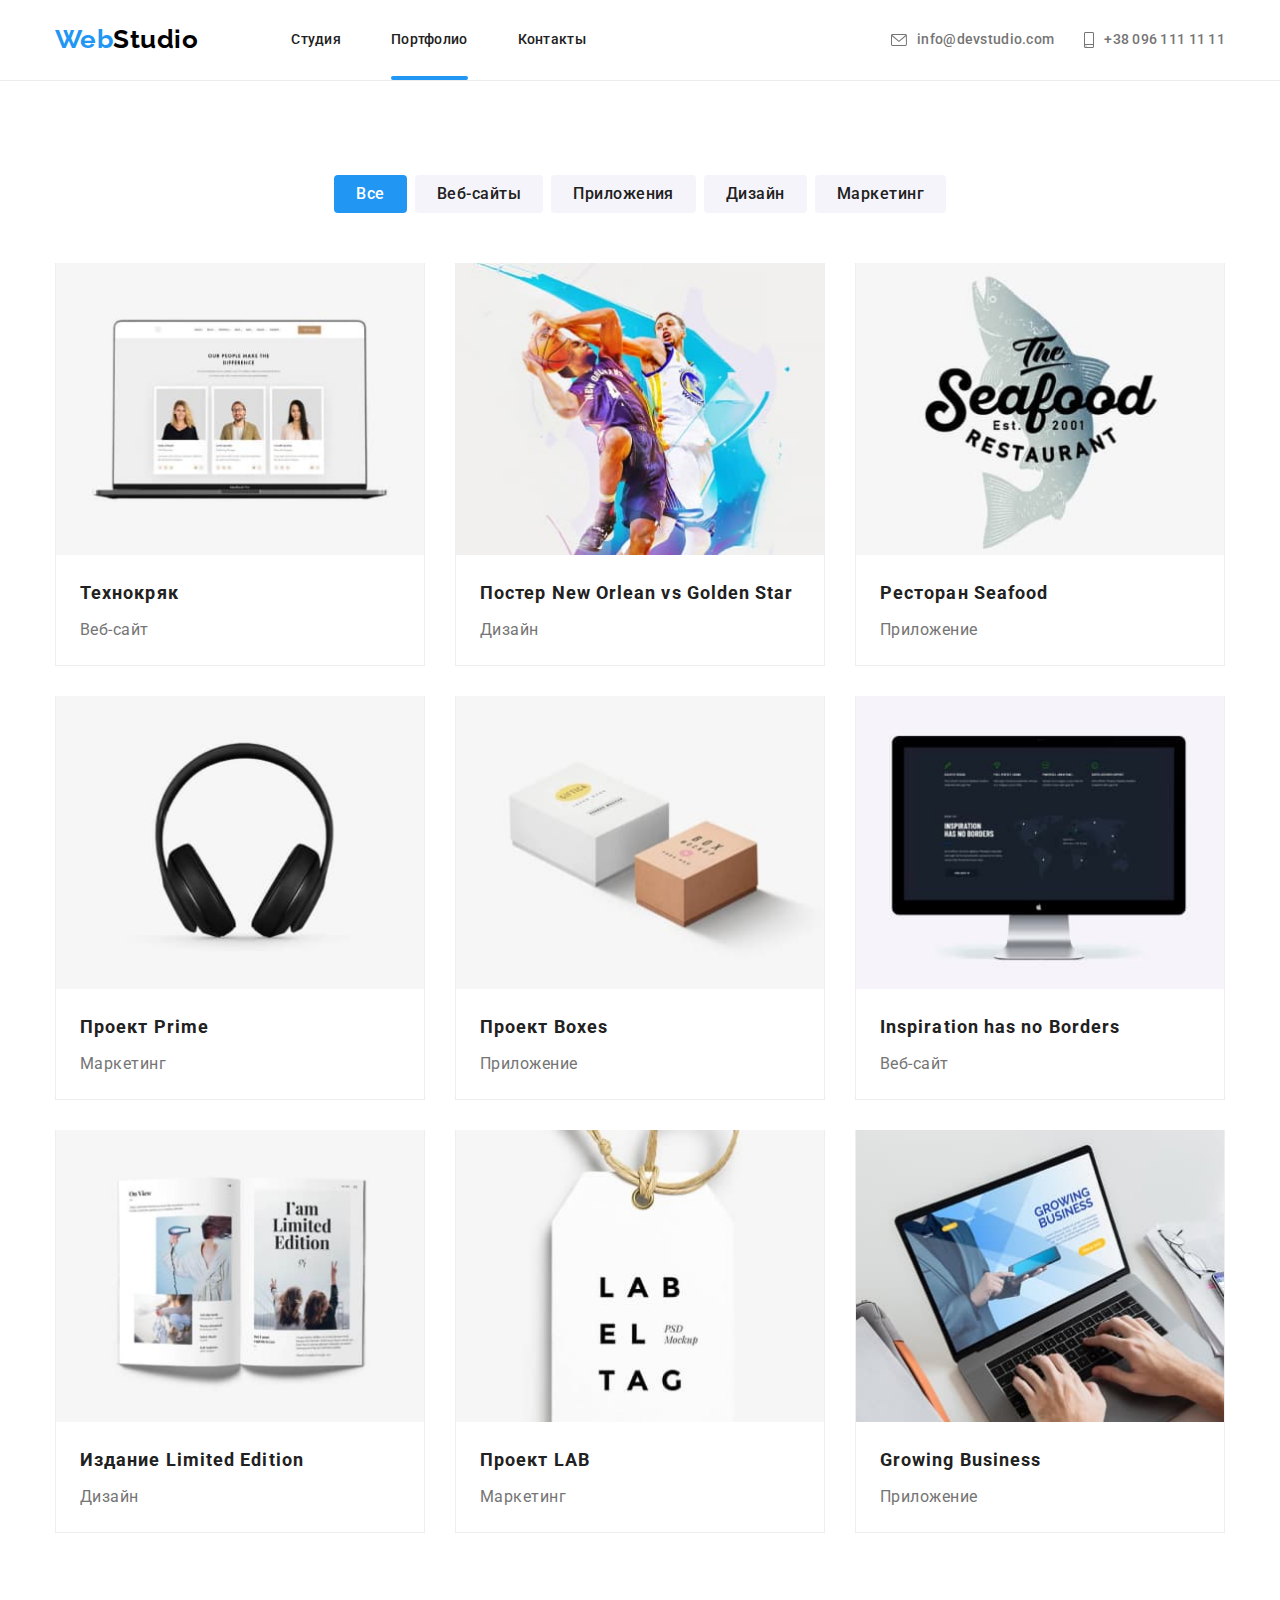
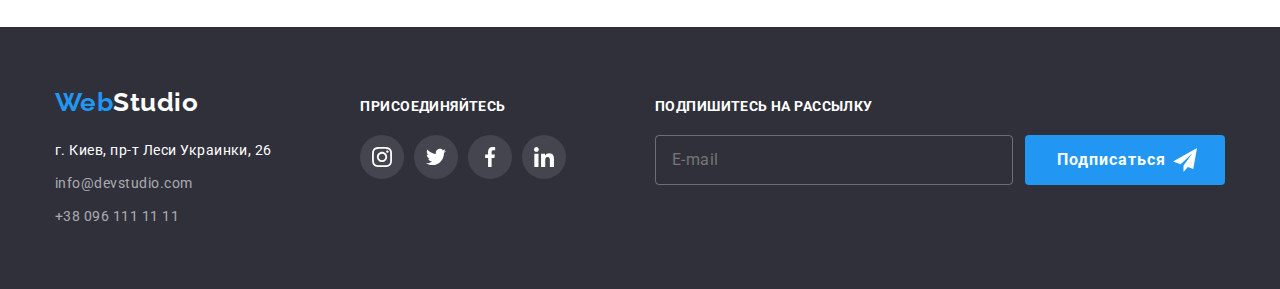
==== portfolio.html @ d36d5aaa "Копирует файлы в репозиторий" ====
<!DOCTYPE html>
<html lang="ru">
  <head>
    <meta charset="UTF-8" />
    <meta http-equiv="X-UA-Compatible" content="IE=edge" />
    <meta name="viewport" content="width=device-width, initial-scale=1.0" />
    <title>Portfolio</title>
    <link rel="preconnect" href="https://fonts.gstatic.com" />
    <link
      href="https://fonts.googleapis.com/css2?family=Raleway:wght@700&family=Roboto:wght@400;500;700;900&display=swap"
      rel="stylesheet"
    />
    <!--<link rel="stylesheet" href="https://cdnjs.com/libraries/modern-normalize ">-->
    <link
      rel="stylesheet"
      href="https://cdnjs.cloudflare.com/ajax/libs/modern-normalize/1.0.0/modern-normalize.min.css"
    />
    <link rel="stylesheet" href="./css/main.css" />
  </head>

  <body>
    <header class="header">
      <div class="container header__nav">
        <nav class="header__nav">
          <a href="./index.html" class="logo header__logo"
            >Web<span class="logo__accent">Studio</span>
          </a>
          <ul class="header__site-nav list">
            <li class="item">
              <a href="./index.html" class="link header__nav-top">Студия</a>
            </li>
            <li class="item">
              <a
                href="./portfolio.html"
                class="link header__nav-top header__current"
                >Портфолио</a
              >
            </li>
            <li class="item">
              <a href="" class="link header__nav-top">Контакты</a>
            </li>
          </ul>
        </nav>
        <ul class="header__contacts list">
          <li class="item header__contacts-link">
            <a href="mailto:info@devstudio.com" class="link header__nav-top">
              <svg class="header--mail">
                <use
                  href="./images/icons/symbol-defs.svg#icon-envelopehover"
                ></use>
              </svg>
              info@devstudio.com
            </a>
          </li>
          <li class="item header__contacts-link">
            <a href="tel:+380961111111" class="link header__nav-top">
              <svg class="header--phone">
                <use
                  href="./images/icons/symbol-defs.svg#icon-smartphone"
                ></use>
              </svg>
              +38 096 111 11 11</a
            >
          </li>
        </ul>
      </div>
    </header>

    <main>
      <section class="section">
        <div class="container filters">
          <h1 class="visually-hidden">Фильтры</h1>
          <ul class="list filters__button">
            <li class="filters__list">
              <button
                type="button"
                class="
                  button
                  filters--main filters__pointer filters__button-all
                "
              >
                Все
              </button>
            </li>
            <li class="filters__list">
              <button
                type="button"
                class="button filters--main filters__pointer"
              >
                Веб-сайты
              </button>
            </li>
            <li class="filters__list">
              <button
                type="button"
                class="button filters--main filters__pointer"
              >
                Приложения
              </button>
            </li>
            <li class="filters__list">
              <button
                type="button"
                class="button filters--main filters__pointer"
              >
                Дизайн
              </button>
            </li>
            <li class="filters__list">
              <button
                type="button"
                class="button filters--main filters__pointer"
              >
                Маркетинг
              </button>
            </li>
          </ul>
          <h2 class="visually-hidden">Проекты</h2>
          <ul class="list projects">
            <li class="projects__items">
              <div>
                <a href="" class="projects__link--decoration">
                  <div class="projects__card">
                    <img
                      src="./images/tekhno.jpg"
                      alt="Сайт клиентов"
                      width="370"
                    />
                    <div class="projects__description">
                      <p class="projects__paragraph">
                        Технокряк это современная площадка распространения
                        коронавируса. Компании используют эту платформу для
                        цифрового шпионажа и атак на защищённые сервера
                        конкурентов.
                      </p>
                    </div>
                  </div>
                  <div class="projects__text">
                    <h3 class="section__title projects__caption">Технокряк</h3>
                    <p class="projects__group">Веб-сайт</p>
                  </div>
                </a>
              </div>
            </li>
            <li class="projects__items">
              <div>
                <a href="" class="projects__link--decoration">
                  <div class="projects__card">
                    <img
                      src="./images/orlean.jpg"
                      alt="Баскетболисты в прыжке"
                      width="370"
                    />
                    <div class="projects__description">
                      <p class="projects__paragraph">
                        Технокряк это современная площадка распространения
                        коронавируса. Компании используют эту платформу для
                        цифрового шпионажа и атак на защищённые сервера
                        конкурентов.
                      </p>
                    </div>
                  </div>
                  <div class="projects__text">
                    <h3 class="section__title projects__caption">
                      Постер New Orlean vs Golden Star
                    </h3>
                    <p class="projects__group">Дизайн</p>
                  </div>
                </a>
              </div>
            </li>
            <li class="projects__items">
              <div>
                <a href="" class="projects__link--decoration">
                  <div class="projects__card">
                    <img
                      src="./images/seafood.jpg"
                      alt="Логотип ресторана"
                      width="370"
                    />
                    <div class="projects__description">
                      <p class="projects__paragraph">
                        Технокряк это современная площадка распространения
                        коронавируса. Компании используют эту платформу для
                        цифрового шпионажа и атак на защищённые сервера
                        конкурентов.
                      </p>
                    </div>
                  </div>
                  <div class="projects__text">
                    <h3 class="section__title projects__caption">
                      Ресторан Seafood
                    </h3>
                    <p class="projects__group">Приложение</p>
                  </div>
                </a>
              </div>
            </li>
            <li class="projects__items">
              <div>
                <a href="" class="projects__link--decoration">
                  <div class="projects__card">
                    <img src="./images/prime.jpg" alt="Наушники" width="370" />
                    <div class="projects__description">
                      <p class="projects__paragraph">
                        Технокряк это современная площадка распространения
                        коронавируса. Компании используют эту платформу для
                        цифрового шпионажа и атак на защищённые сервера
                        конкурентов.
                      </p>
                    </div>
                  </div>
                  <div class="projects__text">
                    <h3 class="section__title projects__caption">
                      Проект Prime
                    </h3>
                    <p class="projects__group">Маркетинг</p>
                  </div>
                </a>
              </div>
            </li>
            <li class="projects__items">
              <div>
                <a href="" class="projects__link--decoration">
                  <div class="projects__card">
                    <img
                      src="./images/boxes.jpg"
                      alt="Коробочки на белом фоне"
                      width="370"
                    />
                    <div class="projects__description">
                      <p class="projects__paragraph">
                        Технокряк это современная площадка распространения
                        коронавируса. Компании используют эту платформу для
                        цифрового шпионажа и атак на защищённые сервера
                        конкурентов.
                      </p>
                    </div>
                  </div>
                  <div class="projects__text">
                    <h3 class="section__title projects__caption">
                      Проект Boxes
                    </h3>
                    <p class="projects__group">Приложение</p>
                  </div>
                </a>
              </div>
            </li>
            <li class="projects__items">
              <div>
                <a href="" class="projects__link--decoration">
                  <div class="projects__card">
                    <img
                      src="./images/inspiration.jpg"
                      alt="Страница сайта на темном фоне"
                      width="370"
                    />
                    <div class="projects__description">
                      <p class="projects__paragraph">
                        Технокряк это современная площадка распространения
                        коронавируса. Компании используют эту платформу для
                        цифрового шпионажа и атак на защищённые сервера
                        конкурентов.
                      </p>
                    </div>
                  </div>
                  <div class="projects__text">
                    <h3 class="section__title projects__caption">
                      Inspiration has no Borders
                    </h3>
                    <p class="projects__group">Веб-сайт</p>
                  </div>
                </a>
              </div>
            </li>
            <li class="projects__items">
              <div>
                <a href="" class="projects__link--decoration">
                  <div class="projects__card">
                    <img
                      src="./images/limited.jpg"
                      alt="Развертка книги"
                      width="370"
                    />
                    <div class="projects__description">
                      <p class="projects__paragraph">
                        Технокряк это современная площадка распространения
                        коронавируса. Компании используют эту платформу для
                        цифрового шпионажа и атак на защищённые сервера
                        конкурентов.
                      </p>
                    </div>
                  </div>
                  <div class="projects__text">
                    <h3 class="section__title projects__caption">
                      Издание Limited Edition
                    </h3>
                    <p class="projects__group">Дизайн</p>
                  </div>
                </a>
              </div>
            </li>
            <li class="projects__items">
              <div>
                <a href="" class="projects__link--decoration">
                  <div class="projects__card">
                    <img src="./images/lab.jpg" alt="Бирка" width="370" />
                    <div class="projects__description">
                      <p class="projects__paragraph">
                        Технокряк это современная площадка распространения
                        коронавируса. Компании используют эту платформу для
                        цифрового шпионажа и атак на защищённые сервера
                        конкурентов.
                      </p>
                    </div>
                  </div>
                  <div class="projects__text">
                    <h3 class="section__title projects__caption">Проект LAB</h3>
                    <p class="projects__group">Маркетинг</p>
                  </div>
                </a>
              </div>
            </li>
            <li class="projects__items">
              <div>
                <a href="" class="projects__link--decoration">
                  <div class="projects__card">
                    <img
                      src="./images/growing.jpg"
                      alt="Открытый ноутбук с приложением"
                      width="370"
                    />
                    <div class="projects__description">
                      <p class="projects__paragraph">
                        Технокряк это современная площадка распространения
                        коронавируса. Компании используют эту платформу для
                        цифрового шпионажа и атак на защищённые сервера
                        конкурентов.
                      </p>
                    </div>
                  </div>
                  <div class="projects__text">
                    <h3 class="section__title projects__caption">
                      Growing Business
                    </h3>
                    <p class="projects__group">Приложение</p>
                  </div>
                </a>
              </div>
            </li>
          </ul>
        </div>
      </section>
    </main>

    <footer class="footer footer--padding">
      <div class="container footer__content">
        <div>
          <a href="./index.html" class="logo"
            >Web<span class="footer__address--color">Studio</span>
          </a>
          <address>
            <ul class="list footer__list--top">
              <li class="footer__address--margin">
                <p class="footer__location--decor">
                  г. Киев, пр-т Леси Украинки, 26
                </p>
              </li>
              <li class="footer__address--margin">
                <a
                  href="mailto:info@devstudio.com"
                  class="footer__contacts--color"
                  >info@devstudio.com
                </a>
              </li>
              <li class="footer__address--margin">
                <a href="tel:+380961111111" class="footer__contacts--color"
                  >+38 096 111 11 11
                </a>
              </li>
            </ul>
          </address>
        </div>
        <div class="footer__socials">
          <p class="footer__title">Присоединяйтесь</p>
          <ul class="socials-icons footer__socials-icons">
            <li class="list socials-icons-item">
              <a href="" class="socials-icons-link footer--radius">
                <svg
                  class="socials-icons-svg footer__socials-icons--color"
                  width="20"
                  height="20"
                >
                  <use
                    href="./images/icons/symbol-defs.svg#icon-instagram"
                  ></use>
                </svg>
              </a>
            </li>
            <li class="list socials-icons-item">
              <a href="" class="socials-icons-link footer--radius"
                ><svg class="socials-icons-svg footer__socials-icons--color">
                  <use href="./images/icons/symbol-defs.svg#icon-twitter"></use>
                </svg>
              </a>
            </li>
            <li class="list socials-icons-item">
              <a href="" class="socials-icons-link footer--radius"
                ><svg class="socials-icons-svg footer__socials-icons--color">
                  <use
                    href="./images/icons/symbol-defs.svg#icon-facebook"
                  ></use>
                </svg>
              </a>
            </li>
            <li class="list socials-icons-item">
              <a href="" class="socials-icons-link footer--radius"
                ><svg class="socials-icons-svg footer__socials-icons--color">
                  <use
                    href="./images/icons/symbol-defs.svg#icon-linkedin"
                  ></use>
                </svg>
              </a>
            </li>
          </ul>
        </div>
        <div>
          <p class="footer__title">Подпишитесь на рассылку</p>
          <form>
            <div class="footer__label">
              <label for="mail"></label>

              <input
                class="footer__mail"
                type="email"
                name="mail"
                id="mail"
                placeholder="E-mail"
              />

              <button type="submit" class="button footer__btn">
                Подписаться
              </button>
              <svg class="footer__icon" width="24px" height="24px">
                <use href="./images/icons/symbol-defs.svg#icon-aiconsend"></use>
              </svg>
            </div>
          </form>
        </div>
      </div>
    </footer>
  </body>
</html>
---- css/main.css ----
:root {
  --primary-text-color: #757575;
  --section-title-color: #212121;
  --accent-color: #2196f3;
  --button-text-color: #ffffff;
  --dark-accent-color: #000000;
  --white-accent-color: #ffffff;
  --link-text-color: #757575;
  --features-bcg-cl: #f5f4fa;
  --features-icon-cl: rgba(245, 244, 250, 1);
  --socials-icons-fill: rgba(175, 177, 184, 1);
  --footer-radius-bcg: rgba(255, 255, 255, 0.1);
  --footer-rgba-cl: rgba(255, 255, 255, 0.6);
  --grey-bcg-cl: #c4c4c4;
  --button-bcg-cl: #f5f4fa;
  --team-bcg-cl: #f5f4fa;
  --dark-bcg-cl: #2f303a;
  --works-bcg-cl: rgba(47, 48, 58, 0.8);
  --clients-company-border: rgba(175, 177, 184, 1);
  --clients-company-cl: #afb1b8;
  --clients-company-hover: rgba(33, 150, 243, 1);
  --main-current-cl: rgba(33, 150, 243, 1);
  --border-main-cl: rgba(236, 236, 236, 1);
  --overlay-gradient-color: rgba(47, 48, 58, 0.4);
  --backdrop-color: rgba(0, 0, 0, 0.2);
  --modal-color: #ffffff;
  --form-icon-close: rgba(33, 33, 33, 1);
  --animation: 250ms cubic-bezier(0.4, 0, 0.2, 1);
}

.header__site-nav .link:hover,
.header__site-nav .link:focus,
.header__contacts .link:hover,
.header__contacts .link:focus, .footer__contacts--color:hover, .footer__contacts--color:focus {
  color: var(--accent-color);
}

body {
  color: var(--primary-text-color);
  font-family: Roboto, sans-serif;
  letter-spacing: 0.03em;
}

img {
  display: block;
  max-width: 100%;
  height: auto;
}

.link {
  padding-top: 32px;
  padding-bottom: 32px;
  transition: color var(--animation);
}

.link:not(:last-child) {
  padding-left: 50px;
  padding-right: 50px;
}

.list {
  list-style: none;
  padding: 0;
  margin: 0;
}

.visually-hidden {
  position: absolute !important;
  clip: rect(1px 1px 1px 1px);
  clip: rect(1px, 1px, 1px, 1px);
  padding: 0 !important;
  border: 0 !important;
  height: 1px !important;
  width: 1px !important;
  overflow: hidden;
}

.title {
  margin-bottom: 10px;
}

.container {
  width: 1200px;
  padding-left: 15px;
  padding-right: 15px;
  margin-left: auto;
  margin-right: auto;
}

.logo {
  font-family: Raleway, sans-serif;
  font-weight: 700;
  font-size: 26px;
  line-height: 1.19;
  text-decoration: none;
}

.logo {
  color: var(--accent-color);
}

.logo__accent {
  color: var(--dark-accent-color);
}

.socials-icons {
  display: flex;
  align-items: center;
  justify-content: center;
  padding: 0;
  margin-top: 16px;
}

.socials-icons-item {
  margin-right: 10px;
}

.socials-icons-item:last-child {
  margin-right: 0;
}

.socials-icons-link {
  display: flex;
  align-items: center;
  justify-content: center;
  width: 44px;
  height: 44px;
}

.socials-icons-link:hover, .socials-icons-link:focus {
  border-radius: 50%;
  background-color: var(--accent-color);
}

.socials-icons-svg {
  width: 20px;
  height: 20px;
  fill: var(--socials-icons-fill);
}

.socials-icons-link:hover .socials-icons-svg,
.socials-icons-link:focus .socials-icons-svg {
  fill: var(--white-accent-color);
  background-color: var(--accent-color);
  transition: background-color var(--animation), fill var(--animation);
}

.list .socials-icons-item {
  margin-bottom: 0;
}

.button {
  background-color: var(--accent-color);
}

.button:hover, .button:focus {
  color: var(--button-text-color);
  background-color: var(--accent-color);
  border: 1px solid #000000;
  box-sizing: border-box;
  box-shadow: 0px 3px 1px rgba(0, 0, 0, 0.1), 0px 1px 2px rgba(0, 0, 0, 0.08), 0px 2px 2px rgba(0, 0, 0, 0.12);
  border-radius: 4px;
  border: none;
}

button {
  border-radius: 4px;
  padding: 10px 32px;
  border: none;
  color: var(--button-text-color);
  min-width: 200px;
  text-align: center;
  transition: background-color var(--animation), color var(--animation), box-shadov var(--animation);
}

.button.primary {
  color: var(--button-text-color);
  letter-spacing: 0.06em;
  font-weight: 700;
  font-size: 16px;
  line-height: 1.87;
  background-color: var(--accent-color);
}

.pointer {
  cursor: pointer;
}

.backdrop {
  position: fixed;
  top: 0;
  left: 0;
  width: 100%;
  height: 100%;
  overflow: auto;
  background-color: var(--backdrop-color);
  opacity: 1;
  transition: opacity var(--animation);
}

.backdrop.is-hidden {
  opacity: 0;
  pointer-events: none;
}

.modal {
  position: absolute;
  top: 50%;
  left: 50%;
  max-width: 528px;
  min-height: 581px;
  transform: translate(-50%, -50%) scale(1);
  background-color: var(--modal-color);
  padding: 40px 30px;
  box-shadow: 0px 1px 3px rgba(0, 0, 0, 0.12), 0px 1px 1px rgba(0, 0, 0, 0.14), 0px 2px 1px rgba(0, 0, 0, 0.2);
  border-radius: 4px;
}

.modal--close {
  position: absolute;
  top: 15px;
  right: 15px;
  display: flex;
  justify-content: center;
  align-items: center;
  min-width: 30px;
  height: 30px;
  padding: 0;
  background-color: var(--modal-color);
  border-radius: 50%;
  border: 1px solid rgba(0, 0, 0, 0.1);
  cursor: pointer;
  outline: none;
  transition: border var(--animation);
}

.modal--close:hover, .modal--close:focus {
  box-shadow: 0px 1px 3px rgba(0, 0, 0, 0.12), 0px 1px 1px rgba(0, 0, 0, 0.14), 0px 2px 1px rgba(0, 0, 0, 0.2);
}

.modal__icon {
  transition: fill var(--animation);
}

.modal__icon:hover, .modal__icon:focus {
  fill: var(--main-current-cl);
}

.modal--top {
  margin-top: 0;
  margin-bottom: 12px;
  font-weight: bold;
  font-size: 20px;
  line-height: 1.1;
  text-align: center;
  color: var(--section-title-color);
}

.modal--botom {
  display: flex;
  align-items: center;
  justify-content: center;
}

.form {
  margin-left: auto;
  margin-right: auto;
}

.form__field {
  display: flex;
  flex-direction: column;
  margin-bottom: 10px;
  position: relative;
}

.form__field label {
  margin-bottom: 4px;
}

.form__icon {
  position: absolute;
  top: 50%;
  left: 10px;
  display: inline-flex;
  fill: var(--form-icon-close);
  transition: fill var(--animation);
}

.form__input:focus ~ .form__icon {
  fill: var(--accent-color);
}

.form__input:focus-within {
  border: 1px solid var(--accent-color);
}

.form__input {
  align-items: center;
  width: 100%;
  height: 40px;
  border: 1px solid rgba(33, 33, 33, 0.2);
  border-radius: 4px;
  padding-left: 42px;
  outline: none;
  transition: border var(--animation);
}

textarea {
  resize: none;
  margin-bottom: 17px;
}

.form__comment {
  padding: 12px 16px;
  min-height: 120px;
}

.form__field input::placeholder {
  font-size: 12px;
  line-height: 1.17;
  letter-spacing: 0.01em;
  color: rgba(117, 117, 117, 0.5);
}

.checkbox__label {
  display: block;
  margin-bottom: 30px;
  cursor: pointer;
}

.checkbox--border:focus-within {
  border: 1px solid var(--accent-color);
}

.checkbox__policy {
  font-size: 14px;
  line-height: 1.71;
  text-decoration-line: underline;
  color: var(--accent-color);
}

.checkbox__icon {
  display: inline-block;
  width: 16px;
  height: 15px;
  border: 2px solid #212121;
}

.checkbox--position {
  position: absolute !important;
  clip: rect(1px 1px 1px 1px);
  clip: rect(1px, 1px, 1px, 1px);
  padding: 0 !important;
  border: 0 !important;
  height: 1px !important;
  width: 1px !important;
  overflow: hidden;
}

.checkbox--position:checked + .checkbox__icon {
  background-color: var(--accent-color);
  border-color: var(--accent-color);
  border-radius: 2px;
  border: none;
  background-image: url("../images/icons/aiconcheck.svg");
  background-size: contain;
  background-origin: border-box;
}

.form__button {
  display: inline-flex;
  width: 200px;
  height: 50px;
  font-size: 16px;
  line-height: 1.8;
  letter-spacing: 0.06em;
  font-weight: 700;
  padding: 10px 55px;
  font-size: inherit;
  cursor: pointer;
  background-color: var(--accent-color);
  box-shadow: 0px 4px 4px rgba(0, 0, 0, 0.15);
}

.form__button:hover, .form__button:focus {
  background-color: #188ce8;
  box-shadow: 0px 4px 4px rgba(0, 0, 0, 0.15);
}

.header {
  border-bottom: 1px solid var(--border-main-cl);
}

.header__nav {
  display: flex;
  align-items: center;
  justify-content: center;
}

.header__site-nav .list {
  display: flex;
  align-items: center;
}

.header__current {
  text-decoration: none;
  color: currentColor;
  position: relative;
}

.header__current::after {
  content: "";
  display: block;
  width: 100%;
  height: 4px;
  background-color: var(--main-current-cl);
  border-radius: 2px;
  position: absolute;
  left: 0;
  bottom: 0;
  opacity: 1;
  transition: opacity var(--animation);
}

.header__logo {
  display: block;
  padding-top: 24px;
  padding-bottom: 25px;
  margin-right: auto;
}

.header__nav-top {
  display: block;
}

.header__site-nav {
  display: flex;
  align-items: center;
  justify-content: center;
  margin-left: 93px;
}

.header__site-nav .item:not(:last-child) {
  margin-right: 50px;
}

.header__site-nav .link {
  color: var(--section-title-color);
  letter-spacing: 0.02em;
  font-weight: 500;
  font-size: 14px;
  line-height: 1.14;
  text-decoration: none;
}

.header__contacts {
  display: flex;
  align-items: center;
  justify-content: center;
  margin-left: auto;
}

.header__contacts .link {
  display: flex;
  align-items: center;
  justify-content: center;
  padding-top: 32px;
  padding-bottom: 32px;
  color: var(--link-text-color);
  letter-spacing: 0.02em;
  font-weight: 500;
  font-size: 14px;
  line-height: 1.14;
  text-decoration: none;
}

.header__contacts .item:not(:last-child) {
  margin-right: 30px;
}

.header__contacts-link {
  color: var(--link-text-color);
}

.header__contacts-link:hover, .header__contacts-link:focus {
  fill: var(--accent-color);
}

.header--mail {
  display: inline-flex;
  align-items: center;
  text-decoration: none;
  width: 16px;
  height: 12px;
  margin-right: 10px;
  cursor: pointer;
  background-size: contain;
  fill: currentColor;
}

.header--phone {
  display: inline-flex;
  align-items: center;
  text-decoration: none;
  cursor: pointer;
  width: 10px;
  height: 16px;
  margin-right: 10px;
  background-size: contain;
  fill: currentColor;
}

.overlay {
  max-width: 1600px;
  height: 600px;
  margin-left: auto;
  margin-right: auto;
  padding-top: 200px;
  padding-bottom: 200px;
  background-image: linear-gradient(var(--overlay-gradient-color), var(--overlay-gradient-color)), url("../images/heroj.jpg");
  background-repeat: no-repeat;
  background-position: center;
  background-size: cover;
}

.hero {
  background-color: var(--grey-bcg-cl);
  letter-spacing: 0.06em;
  text-align: center;
}

.hero__title {
  margin-top: 0px;
  margin-bottom: 30px;
  color: var(--white-accent-color);
  font-weight: 900;
  font-size: 44px;
  line-height: 1.36;
  text-transform: uppercase;
}

.section {
  padding-top: 94px;
  padding-bottom: 94px;
}

.section__title {
  margin-top: 0;
  color: var(--section-title-color);
  font-weight: 700;
  font-size: 36px;
  line-height: 1.17;
}

.features {
  display: flex;
}

.features__item {
  width: 270px;
  height: 251px;
}

.features__item:not(:last-child) {
  margin-right: 30px;
}

.features__svg {
  display: flex;
  align-items: center;
  justify-content: center;
  width: 270px;
  height: 120px;
  background-color: var(--features-bcg-cl);
}

.features__icon {
  width: 70px;
  height: 70px;
  border-radius: 4px;
  fill: var(--features-icon-cl);
  background-size: 70px;
  background-repeat: no-repeat;
  background-position: center;
}

.features__text {
  margin-top: 30px;
}

.features-list .features__title--color {
  color: var(--section-title-color);
}

.section .features__title--color {
  margin-top: 0px;
  margin-bottom: 10px;
  font-weight: 700;
  font-size: 14px;
  line-height: 1.14;
  text-transform: uppercase;
}

.section .features__specialty {
  margin-top: 0px;
  margin-bottom: 0px;
  font-size: 14px;
  line-height: 1.71;
}

footer {
  background-color: var(--dark-bcg-cl);
  font-size: 14px;
  line-height: 1.71;
}

.footer--padding {
  padding-top: 60px;
  padding-bottom: 60px;
}

.footer__content {
  display: flex;
  align-items: baseline;
  justify-content: space-between;
}

.footer__socials {
  display: block;
  align-items: center;
  justify-content: left;
}

.footer__socials-icons {
  margin: 0;
}

.footer--radius {
  background-color: var(--footer-radius-bcg);
  border-radius: 50%;
}

.footer__title {
  font-weight: bold;
  font-size: 14px;
  line-height: 1.14;
  letter-spacing: 0.03em;
  text-transform: uppercase;
  margin-top: 0;
  margin-bottom: 20px;
  color: var(--white-accent-color);
}

.footer__socials-icons--color {
  fill: var(--white-accent-color);
}

.footer__list--top {
  margin-top: 20px;
}

.footer__address--margin:not(:last-child) {
  margin-bottom: 9px;
}

.footer__location--decor {
  margin-top: 0;
  margin-bottom: 0;
  color: var(--white-accent-color);
  font-style: normal;
}

.footer__contacts--color {
  font-style: normal;
  color: var(--footer-rgba-cl);
  text-decoration: none;
  transition: color var(--animation);
}

.footer__address--color {
  color: var(--white-accent-color);
}

.footer__label {
  display: flex;
  align-items: center;
  justify-content: center;
  position: relative;
}

.footer__mail {
  padding: 15px 16px;
  margin-right: 12px;
  width: 358px;
  height: 50px;
  background-color: inherit;
  border: 1px solid rgba(255, 255, 255, 0.3);
  box-sizing: border-box;
  border-radius: 4px;
  font-size: 16px;
  line-height: 1.25px;
  letter-spacing: 0.03em;
  color: var(--footer-rgba-cl);
}

.footer__mail:hover, .footer__mail:focus-within {
  border: 1px solid #2196f3;
}

.footer__mail input::placeholder {
  color: var(--footer-rgba-cl);
}

.footer__icon {
  position: absolute;
  top: 13px;
  right: 28px;
  fill: var(--button-text-color);
}

.footer__btn {
  width: 200px;
  height: 50px;
  font-weight: bold;
  font-size: 16px;
  line-height: 1.87;
  display: flex;
  align-items: center;
  text-align: center;
  letter-spacing: 0.06em;
  cursor: pointer;
  color: var(--button-text-color);
}

.team {
  text-align: center;
  background-color: var(--team-bcg-cl);
}

.team__master .list {
  text-align: center;
  color: var(--section-title-color);
  font-weight: 500;
  font-size: 16px;
  line-height: 1.19;
}

.team__master-post {
  text-align: center;
  font-size: 16px;
  line-height: 1.19;
  margin-top: 10px;
  margin-bottom: 0;
}

.team__border {
  margin-right: 30px;
  box-shadow: 0px 1px 3px rgba(0, 0, 0, 0.12), 0px 1px 1px rgba(0, 0, 0, 0.14), 0px 2px 1px rgba(0, 0, 0, 0.2);
  border-radius: 0px 0px 4px 4px;
  border-top: transparent;
  background-color: var(--white-accent-color);
}

.team__border:last-child {
  margin-right: 0px;
}

.team__text--padding {
  padding-top: 30px;
  padding-right: 32px;
  padding-bottom: 30px;
  padding-left: 32px;
}

.flex-item {
  display: flex;
  margin-top: 0;
  margin-bottom: 0;
}

.flex-item:not(:last-child) {
  margin-right: 30px;
}

.works--top {
  padding-top: 0;
}

.works__title {
  text-align: center;
  margin-bottom: 50px;
}

.works__thumb {
  position: relative;
}

.works__caption {
  position: absolute;
  display: flex;
  align-items: center;
  justify-content: center;
  bottom: 0;
  width: 370px;
  height: 70px;
  font-weight: bold;
  font-size: 14px;
  line-height: 1.14;
  text-align: center;
  letter-spacing: 0.03em;
  text-transform: uppercase;
  color: var(--white-accent-color);
  background-color: var(--works-bcg-cl);
}

.works__text {
  margin: 0;
}

.clients {
  display: flex;
  text-align: center;
  justify-content: center;
  margin-bottom: 50px;
}

.clients__list {
  display: flex;
  padding-left: 0;
  margin-top: 0;
  margin-bottom: 0;
}

.clients__company {
  margin-right: 30px;
}

.clients__company:last-child {
  margin-right: 0;
}

.clients__img {
  display: flex;
  align-items: center;
  justify-content: center;
  width: 170px;
  height: 92px;
  border-radius: 4px;
  border: 1px solid var(--clients-company-border);
  cursor: pointer;
  color: var(--clients-company-cl);
  transition: color var(--animation), border var(--animation);
}

.clients__img:hover, .clients__img:focus {
  color: var(--clients-company-hover);
  border: 1px solid var(--clients-company-hover);
}

.clients__svg {
  display: inline-flex;
  justify-content: center;
  align-items: center;
  width: 106px;
  height: 60px;
  fill: currentColor;
  transition: background-color var(--animation);
}

.clients__svg:hover, .clients__svg:focus {
  fill: var(--clients-company-hover);
}

.filters--main {
  color: var(--section-title-color);
  background-color: var(--button-bcg-cl);
  font-family: inherit;
  font-weight: 500;
  font-size: 16px;
  line-height: 1.62;
  letter-spacing: 0.03em;
  transition: background-color var(--animation), color var(--animation), box-shadov var(--animation);
}

.filters__list .filters__button-all {
  color: var(--button-text-color);
  background-color: var(--accent-color);
}

.filters__pointer {
  border-radius: 4px;
  padding: 6px 22px;
  min-width: 73px;
  text-align: center;
}

.filters__button {
  display: flex;
  align-items: center;
  justify-content: center;
  margin-top: 0;
  margin-bottom: 50px;
}

.filters__list {
  margin-right: 8px;
}

.filters__list:last-child {
  margin-right: 0;
}

.section .projects__caption {
  margin-bottom: 4px;
  font-size: 18px;
  line-height: 2;
  letter-spacing: 0.06em;
}

.projects {
  display: flex;
  flex-wrap: wrap;
}

.projects__card {
  position: relative;
  overflow: hidden;
}

.projects__card:hover .projects__description {
  opacity: 1;
  transform: translateY(0);
}

.projects__description {
  position: absolute;
  display: flex;
  align-items: center;
  bottom: 0px;
  left: 0px;
  width: 100%;
  height: 100%;
  padding-left: 24px;
  padding-right: 24px;
  overflow: hidden;
  font-size: 18px;
  line-height: 1.56;
  color: var(--white-accent-color);
  background-color: rgba(33, 150, 243, 0.9);
  opacity: 0;
  transform: translateY(100%);
  transition: transform var(--animation);
}

.projects__paragraph {
  margin: 0;
}

.projects__text {
  padding-top: 20px;
  padding-right: 24px;
  padding-bottom: 20px;
  padding-left: 24px;
  text-decoration: none;
}

.projects__items {
  border: 1px solid #eeeeee;
  border-top: transparent;
  margin-right: 30px;
  margin-bottom: 30px;
  width: 370px;
}

.projects__link--decoration {
  display: block;
  text-decoration: none;
  transition: box-shadow var(--animation);
}

.projects__link--decoration:hover, .projects__link--decoration:focus {
  background: #ffffff;
  border: 1px solid #eeeeee;
  box-sizing: border-box;
  box-shadow: 0px 1px 1px rgba(0, 0, 0, 0.12), 0px 4px 4px rgba(0, 0, 0, 0.06), 1px 4px 6px rgba(0, 0, 0, 0.16);
}

.projects__group {
  margin-top: 0;
  margin-bottom: 0;
  font-size: 16px;
  line-height: 1.87;
  text-decoration: none;
  color: var(--primary-text-color);
}

.projects__items:nth-child(3n) {
  margin-right: 0;
}

.projects__items:nth-last-child(-n + 3) {
  margin-bottom: 0;
}
/*# sourceMappingURL=main.css.map */
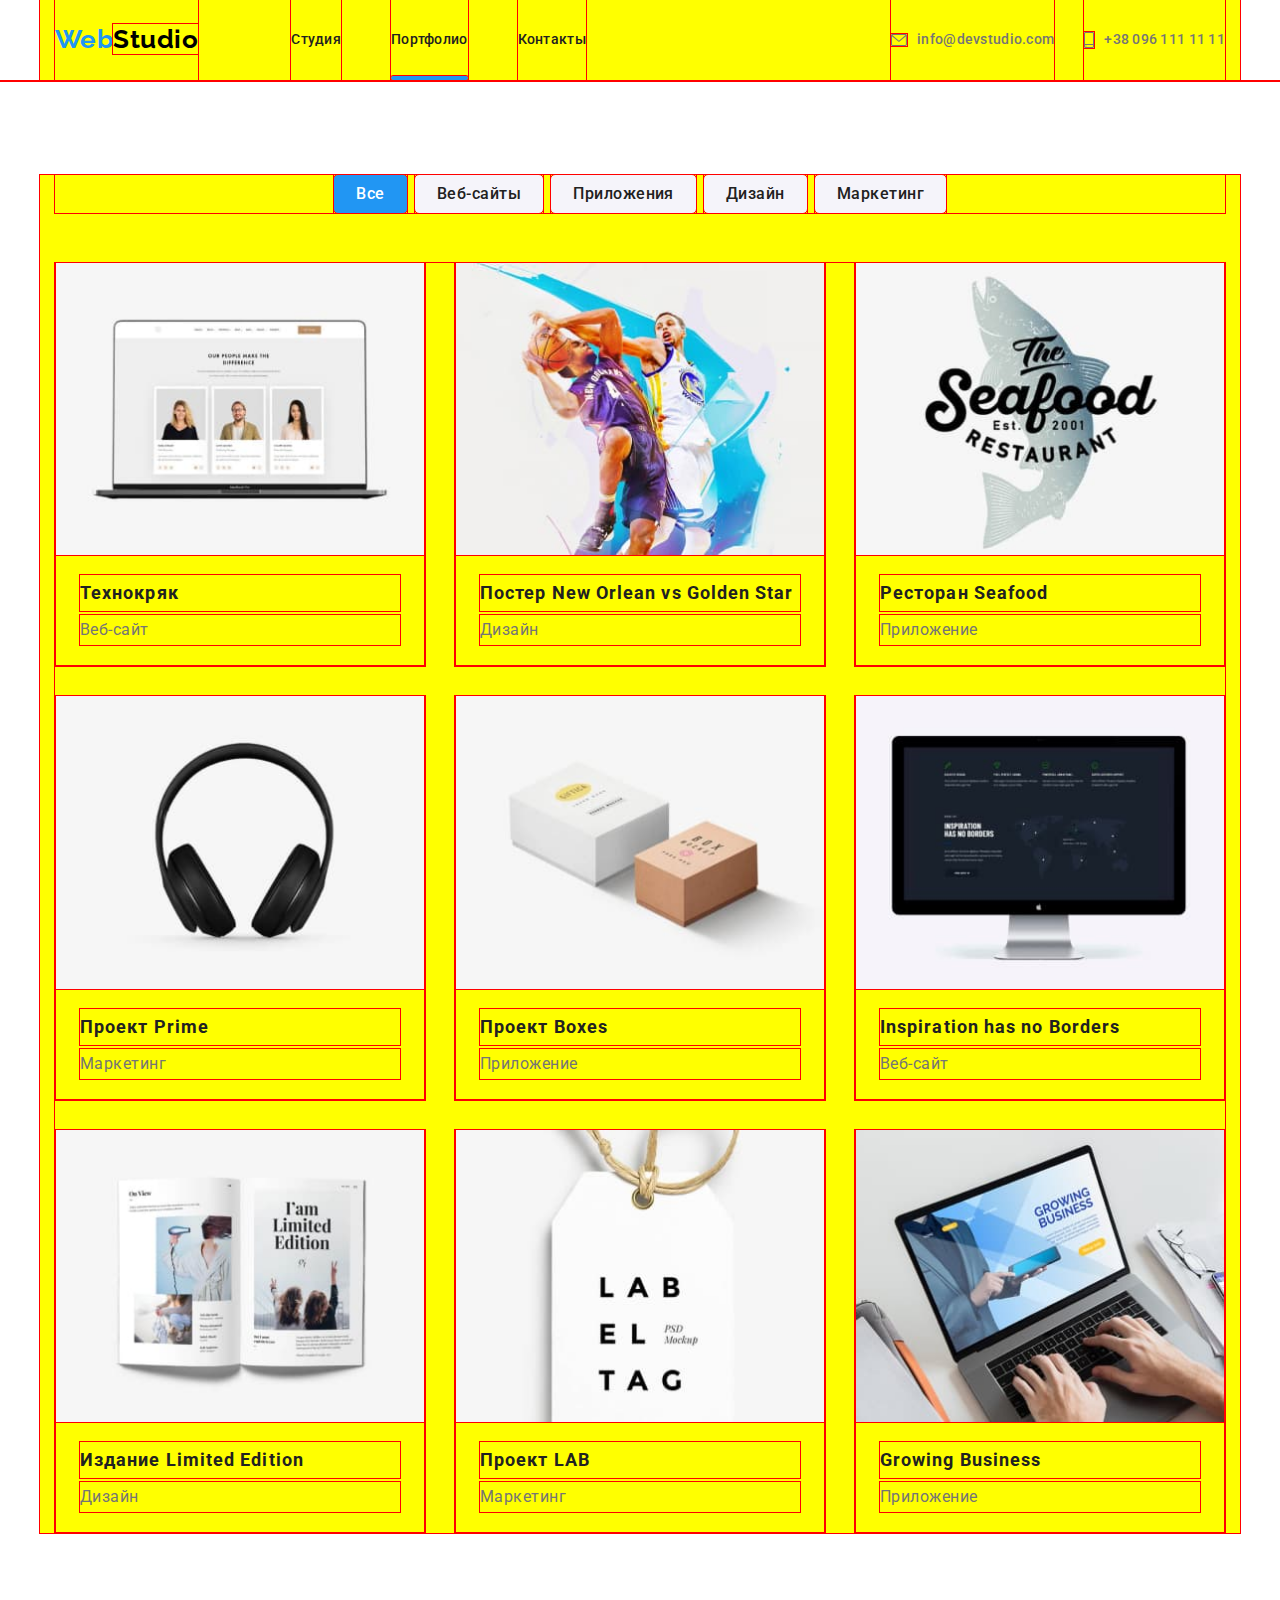
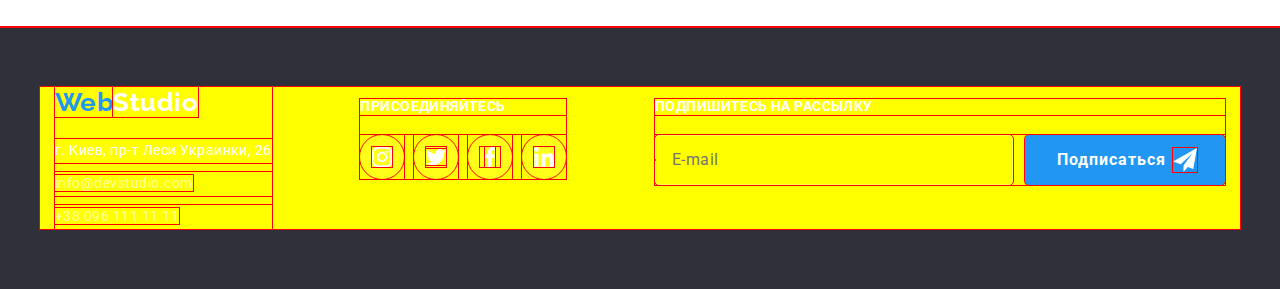
==== commit 9402f03d: "Начинает 8 д/з" ====
--- a/portfolio.html
+++ b/portfolio.html
@@ -15,7 +15,7 @@
       rel="stylesheet"
       href="https://cdnjs.cloudflare.com/ajax/libs/modern-normalize/1.0.0/modern-normalize.min.css"
     />
-    <link rel="stylesheet" href="./css/main.css" />
+    <link rel="stylesheet" href="./css/main.min.css" />
   </head>
 
   <body>
--- a/css/main.min.css
+++ b/css/main.min.css
@@ -0,0 +1,2 @@
+:root{--primary-text-color: #757575;--section-title-color: #212121;--accent-color: #2196f3;--button-text-color: #ffffff;--dark-accent-color: #000000;--white-accent-color: #ffffff;--link-text-color: #757575;--features-bcg-cl: #f5f4fa;--features-icon-cl: rgba(245, 244, 250, 1);--socials-icons-fill: rgba(175, 177, 184, 1);--footer-radius-bcg: rgba(255, 255, 255, 0.1);--footer-rgba-cl: rgba(255, 255, 255, 0.6);--grey-bcg-cl: #c4c4c4;--button-bcg-cl: #f5f4fa;--team-bcg-cl: #f5f4fa;--dark-bcg-cl: #2f303a;--works-bcg-cl: rgba(47, 48, 58, 0.8);--clients-company-border: rgba(175, 177, 184, 1);--clients-company-cl: #afb1b8;--clients-company-hover: rgba(33, 150, 243, 1);--main-current-cl: rgba(33, 150, 243, 1);--border-main-cl: rgba(236, 236, 236, 1);--overlay-gradient-color: rgba(47, 48, 58, 0.4);--backdrop-color: rgba(0, 0, 0, 0.2);--modal-color: #ffffff;--form-icon-close: rgba(33, 33, 33, 1);--animation: 250ms cubic-bezier(0.4, 0, 0.2, 1)}.header__site-nav .link:hover,.header__site-nav .link:focus,.header__contacts .link:hover,.header__contacts .link:focus,.footer__contacts--color:hover,.footer__contacts--color:focus{color:var(--accent-color)}html{box-sizing:border-box}*,*::before,*::after{box-sizing:inherit;outline:1px solid red}body{color:var(--primary-text-color);font-family:Roboto, sans-serif;letter-spacing:0.03em}img{display:block;width:100%;height:auto}.link{padding-top:32px;padding-bottom:32px;transition:color var(--animation)}.link:not(:last-child){padding-left:50px;padding-right:50px}.list{list-style:none;padding:0;margin:0}.visually-hidden{position:absolute !important;clip:rect(1px 1px 1px 1px);clip:rect(1px, 1px, 1px, 1px);padding:0 !important;border:0 !important;height:1px !important;width:1px !important;overflow:hidden}.title{margin-bottom:10px}.container{width:100%;padding-left:15px;padding-right:15px}@media screen and (min-width: 480px){.container{max-width:480px;margin-left:auto;margin-right:auto;background-color:royalblue}}@media screen and (min-width: 768px){.container{max-width:768px;background-color:teal}}@media screen and (min-width: 1200px){.container{max-width:1200px;background-color:yellow}}.logo{font-family:Raleway, sans-serif;font-weight:700;font-size:26px;line-height:1.19;text-decoration:none}.logo{color:var(--accent-color)}.logo__accent{color:var(--dark-accent-color)}.socials-icons{display:flex;align-items:center;justify-content:center;padding:0;margin-top:16px}.socials-icons-item{margin-right:10px}.socials-icons-item:last-child{margin-right:0}.socials-icons-link{display:flex;align-items:center;justify-content:center;width:44px;height:44px}.socials-icons-link:hover,.socials-icons-link:focus{border-radius:50%;background-color:var(--accent-color)}.socials-icons-svg{width:20px;height:20px;fill:var(--socials-icons-fill)}.socials-icons-link:hover .socials-icons-svg,.socials-icons-link:focus .socials-icons-svg{fill:var(--white-accent-color);background-color:var(--accent-color);transition:background-color var(--animation),fill var(--animation)}.list .socials-icons-item{margin-bottom:0}.backdrop{position:fixed;top:0;left:0;width:100%;height:100%;overflow:auto;background-color:var(--backdrop-color);opacity:1;transition:opacity var(--animation)}.backdrop.is-hidden{opacity:0;pointer-events:none}.modal{position:absolute;top:50%;left:50%;max-width:528px;min-height:581px;transform:translate(-50%, -50%) scale(1);background-color:var(--modal-color);padding:40px 30px;box-shadow:0px 1px 3px rgba(0,0,0,0.12),0px 1px 1px rgba(0,0,0,0.14),0px 2px 1px rgba(0,0,0,0.2);border-radius:4px}.modal--close{position:absolute;top:15px;right:15px;display:flex;justify-content:center;align-items:center;min-width:30px;height:30px;padding:0;background-color:var(--modal-color);border-radius:50%;border:1px solid rgba(0,0,0,0.1);cursor:pointer;outline:none;transition:border var(--animation)}.modal--close:hover,.modal--close:focus{fill:var(--main-current-cl);box-shadow:0px 1px 3px rgba(0,0,0,0.12),0px 1px 1px rgba(0,0,0,0.14),0px 2px 1px rgba(0,0,0,0.2)}.modal__icon{transition:fill var(--animation)}.modal--top{margin-top:0;margin-bottom:12px;font-weight:bold;font-size:20px;line-height:1.1;text-align:center;color:var(--section-title-color)}.modal--botom{display:flex;align-items:center;justify-content:center}.button{background-color:var(--accent-color)}.button:hover,.button:focus{color:var(--button-text-color);background-color:var(--accent-color);border:1px solid #000000;box-sizing:border-box;box-shadow:0px 3px 1px rgba(0,0,0,0.1),0px 1px 2px rgba(0,0,0,0.08),0px 2px 2px rgba(0,0,0,0.12);border-radius:4px;border:none}button{border-radius:4px;padding:10px 32px;border:none;color:var(--button-text-color);min-width:200px;text-align:center;transition:background-color var(--animation),color var(--animation),box-shadov var(--animation)}.button.primary{color:var(--button-text-color);letter-spacing:0.06em;font-weight:700;font-size:16px;line-height:1.87;background-color:var(--accent-color)}.pointer{cursor:pointer}.form{margin-left:auto;margin-right:auto}.form__field{display:flex;flex-direction:column;margin-bottom:10px;position:relative}.form__field label{margin-bottom:4px}.form__icon{position:absolute;top:50%;left:10px;display:inline-flex;fill:var(--form-icon-close);transition:fill var(--animation)}.form__input:focus ~ .form__icon{fill:var(--accent-color)}.form__input:focus-within{border:1px solid var(--accent-color)}.form__input{align-items:center;width:100%;height:40px;border:1px solid rgba(33,33,33,0.2);border-radius:4px;padding-left:42px;outline:none;transition:border var(--animation)}textarea{resize:none;margin-bottom:17px}.form__comment{padding:12px 16px;min-height:120px}.form__field input::placeholder{font-size:12px;line-height:1.17;letter-spacing:0.01em;color:rgba(117,117,117,0.5)}.checkbox__label{display:block;margin-bottom:30px;cursor:pointer}.checkbox__policy{font-size:14px;line-height:1.71;text-decoration-line:underline;color:var(--accent-color)}.checkbox__icon{display:inline-block;width:16px;height:15px;border:2px solid #212121}.checkbox--position{position:absolute !important;clip:rect(1px 1px 1px 1px);clip:rect(1px, 1px, 1px, 1px);padding:0 !important;border:0 !important;height:1px !important;width:1px !important;overflow:hidden}.checkbox--position:checked+.checkbox__icon{background-color:var(--accent-color);border-color:var(--accent-color);border-radius:2px;border:none;background-image:url("../images/icons/aiconcheck.svg");background-size:contain;background-origin:border-box}.form__button{display:inline-flex;width:200px;height:50px;font-size:16px;line-height:1.8;letter-spacing:0.06em;font-weight:700;padding:10px 55px;font-size:inherit;cursor:pointer;background-color:var(--accent-color);box-shadow:0px 4px 4px rgba(0,0,0,0.15)}.form__button:hover,.form__button:focus{background-color:#188ce8;box-shadow:0px 4px 4px rgba(0,0,0,0.15)}.header{border-bottom:1px solid var(--border-main-cl)}.header__nav{display:flex;align-items:center;justify-content:center}.header__site-nav .list{display:flex;align-items:center}.header__current{text-decoration:none;color:currentColor;position:relative}.header__current::after{content:"";display:block;width:100%;height:4px;background-color:var(--main-current-cl);border-radius:2px;position:absolute;left:0;bottom:0;opacity:1;transition:opacity var(--animation)}.header__logo{display:block;padding-top:24px;padding-bottom:25px;margin-right:auto}.header__nav-top{display:block}.header__site-nav{display:flex;align-items:center;justify-content:center;margin-left:93px}.header__site-nav .item:not(:last-child){margin-right:50px}.header__site-nav .link{color:var(--section-title-color);letter-spacing:0.02em;font-weight:500;font-size:14px;line-height:1.14;text-decoration:none}.header__contacts{display:flex;align-items:center;justify-content:center;margin-left:auto}.header__contacts .link{display:flex;align-items:center;justify-content:center;padding-top:32px;padding-bottom:32px;color:var(--link-text-color);letter-spacing:0.02em;font-weight:500;font-size:14px;line-height:1.14;text-decoration:none}.header__contacts .item:not(:last-child){margin-right:30px}.header__contacts-link{color:var(--link-text-color)}.header__contacts-link:hover,.header__contacts-link:focus{fill:var(--accent-color)}.header--mail{display:inline-flex;align-items:center;text-decoration:none;width:16px;height:12px;margin-right:10px;cursor:pointer;background-size:contain;fill:currentColor}.header--phone{display:inline-flex;align-items:center;text-decoration:none;cursor:pointer;width:10px;height:16px;margin-right:10px;background-size:contain;fill:currentColor}.overlay{max-width:1600px;height:600px;margin-left:auto;margin-right:auto;padding-top:200px;padding-bottom:200px;background-image:linear-gradient(var(--overlay-gradient-color), var(--overlay-gradient-color)),url("../images/heroj.jpg");background-repeat:no-repeat;background-position:center;background-size:cover}.hero{background-color:var(--grey-bcg-cl);letter-spacing:0.06em;text-align:center}.hero__title{margin-top:0px;margin-bottom:30px;color:var(--white-accent-color);font-weight:900;font-size:44px;line-height:1.36;text-transform:uppercase}.section{padding-top:94px;padding-bottom:94px}.section__title{margin-top:0;color:var(--section-title-color);font-weight:700;font-size:36px;line-height:1.17}.features{display:flex}.features__item{width:270px;height:251px}.features__item:not(:last-child){margin-right:30px}.features__svg{display:flex;align-items:center;justify-content:center;width:270px;height:120px;background-color:var(--features-bcg-cl)}.features__icon{width:70px;height:70px;border-radius:4px;fill:var(--features-icon-cl);background-size:70px;background-repeat:no-repeat;background-position:center}.features__text{margin-top:30px}.features-list .features__title--color{color:var(--section-title-color)}.section .features__title--color{margin-top:0px;margin-bottom:10px;font-weight:700;font-size:14px;line-height:1.14;text-transform:uppercase}.section .features__specialty{margin-top:0px;margin-bottom:0px;font-size:14px;line-height:1.71}footer{background-color:var(--dark-bcg-cl);font-size:14px;line-height:1.71}.footer--padding{padding-top:60px;padding-bottom:60px}.footer__content{display:flex;align-items:baseline;justify-content:space-between}.footer__socials{display:block;align-items:center;justify-content:left}.footer__socials-icons{margin:0}.footer--radius{background-color:var(--footer-radius-bcg);border-radius:50%}.footer__title{font-weight:bold;font-size:14px;line-height:1.14;letter-spacing:0.03em;text-transform:uppercase;margin-top:0;margin-bottom:20px;color:var(--white-accent-color)}.footer__socials-icons--color{fill:var(--white-accent-color)}.footer__list--top{margin-top:20px}.footer__address--margin:not(:last-child){margin-bottom:9px}.footer__location--decor{margin-top:0;margin-bottom:0;color:var(--white-accent-color);font-style:normal}.footer__contacts--color{font-style:normal;color:var(--footer-rgba-cl);text-decoration:none;transition:color var(--animation)}.footer__address--color{color:var(--white-accent-color)}.footer__label{display:flex;align-items:center;justify-content:center;position:relative}.footer__mail{padding:15px 16px;margin-right:12px;width:358px;height:50px;background-color:inherit;border:1px solid rgba(255,255,255,0.3);box-sizing:border-box;border-radius:4px;font-size:16px;line-height:1.25px;letter-spacing:0.03em;color:var(--footer-rgba-cl)}.footer__mail:hover,.footer__mail:focus-within{border:1px solid #2196f3}.footer__mail input::placeholder{color:var(--footer-rgba-cl)}.footer__icon{position:absolute;top:13px;right:28px;fill:var(--button-text-color)}.footer__btn{width:200px;height:50px;font-weight:bold;font-size:16px;line-height:1.87;display:flex;align-items:center;text-align:center;letter-spacing:0.06em;cursor:pointer;color:var(--button-text-color)}.team{text-align:center;background-color:var(--team-bcg-cl)}.team__master .list{text-align:center;color:var(--section-title-color);font-weight:500;font-size:16px;line-height:1.19}.team__master-post{text-align:center;font-size:16px;line-height:1.19;margin-top:10px;margin-bottom:0}.team__border{flex-basis:100%;text-align:center;margin-bottom:30px;box-shadow:0px 1px 3px rgba(0,0,0,0.12),0px 1px 1px rgba(0,0,0,0.14),0px 2px 1px rgba(0,0,0,0.2);border-radius:0px 0px 4px 4px;border-top:transparent;background-color:var(--white-accent-color)}@media screen and (min-width: 480px){.team__border{width:450px}}@media screen and (min-width: 768px){.team__border{flex-basis:calc((100% - 2 * 30px) / 2);width:354px;margin-right:30px}}.team__border:last-child{margin-right:0px}@media screen and (min-width: 1200px){.team__border{flex-basis:calc((100% - 4 * 30px) / 4);margin-bottom:0px}}.team__text--padding{padding-top:30px;padding-right:32px;padding-bottom:30px;padding-left:32px}.flex-item{display:flex;flex-wrap:wrap;margin-top:0;margin-bottom:0;margin-left:auto;margin-right:auto}.flex-item:not(:last-child){margin-right:30px}.works--top{padding-top:0}.works__title{text-align:center;margin-bottom:50px}.works__thumb{position:relative}.works__caption{position:absolute;display:flex;align-items:center;justify-content:center;bottom:0;width:370px;height:70px;font-weight:bold;font-size:14px;line-height:1.14;text-align:center;letter-spacing:0.03em;text-transform:uppercase;color:var(--white-accent-color);background-color:var(--works-bcg-cl)}.works__text{margin:0}.clients{display:flex;text-align:center;justify-content:center;margin-bottom:50px}.clients__list{display:flex;flex-wrap:wrap;padding-left:0;margin-top:0;margin-bottom:0}.clients__company{margin-right:30px}@media screen and (min-width: 480px){.clients__company{flex-basis:calc((100% - 2 * 30px) / 2)}}@media screen and (min-width: 768px){.clients__company{flex-basis:calc((100% - 3 * 30px) / 3)}}.clients__company:last-child{margin-right:0}.clients__img{display:flex;align-items:center;justify-content:center;height:92px;border-radius:4px;border:1px solid var(--clients-company-border);cursor:pointer;color:var(--clients-company-cl);transition:color var(--animation),border var(--animation)}@media screen and (min-width: 480px){.clients__img{max-width:210px}}@media screen and (min-width: 768px){.clients__img{max-width:226px}}@media screen and (min-width: 1200px){.clients__img{max-width:170px}}.clients__img:hover,.clients__img:focus{color:var(--clients-company-hover);border:1px solid var(--clients-company-hover)}.clients__svg{display:inline-flex;justify-content:center;align-items:center;width:106px;height:60px;fill:currentColor;transition:background-color var(--animation)}.clients__svg:hover,.clients__svg:focus{fill:var(--clients-company-hover)}.filters--main{color:var(--section-title-color);background-color:var(--button-bcg-cl);font-family:inherit;font-weight:500;font-size:16px;line-height:1.62;letter-spacing:0.03em;transition:background-color var(--animation),color var(--animation),box-shadov var(--animation)}.filters__list .filters__button-all{color:var(--button-text-color);background-color:var(--accent-color)}.filters__pointer{border-radius:4px;padding:6px 22px;min-width:73px;text-align:center}.filters__button{display:flex;align-items:center;justify-content:center;margin-top:0;margin-bottom:50px}.filters__list{margin-right:8px}.filters__list:last-child{margin-right:0}.section .projects__caption{margin-bottom:4px;font-size:18px;line-height:2;letter-spacing:0.06em}.projects{display:flex;flex-wrap:wrap}.projects__card{position:relative;overflow:hidden}.projects__card:hover .projects__description{opacity:1;transform:translateY(0)}.projects__description{position:absolute;display:flex;align-items:center;bottom:0px;left:0px;width:100%;height:100%;padding-left:24px;padding-right:24px;overflow:hidden;font-size:18px;line-height:1.56;color:var(--white-accent-color);background-color:rgba(33,150,243,0.9);opacity:0;transform:translateY(100%);transition:transform var(--animation)}.projects__paragraph{margin:0}.projects__text{padding-top:20px;padding-right:24px;padding-bottom:20px;padding-left:24px;text-decoration:none}.projects__items{border:1px solid #eee;border-top:transparent;margin-right:30px;margin-bottom:30px;width:370px}.projects__link--decoration{display:block;text-decoration:none;transition:box-shadow var(--animation)}.projects__link--decoration:hover,.projects__link--decoration:focus{background:#ffffff;border:1px solid #eeeeee;box-sizing:border-box;box-shadow:0px 1px 1px rgba(0,0,0,0.12),0px 4px 4px rgba(0,0,0,0.06),1px 4px 6px rgba(0,0,0,0.16)}.projects__group{margin-top:0;margin-bottom:0;font-size:16px;line-height:1.87;text-decoration:none;color:var(--primary-text-color)}.projects__items:nth-child(3n){margin-right:0}.projects__items:nth-last-child(-n+3){margin-bottom:0}
+/*# sourceMappingURL=main.min.css.map */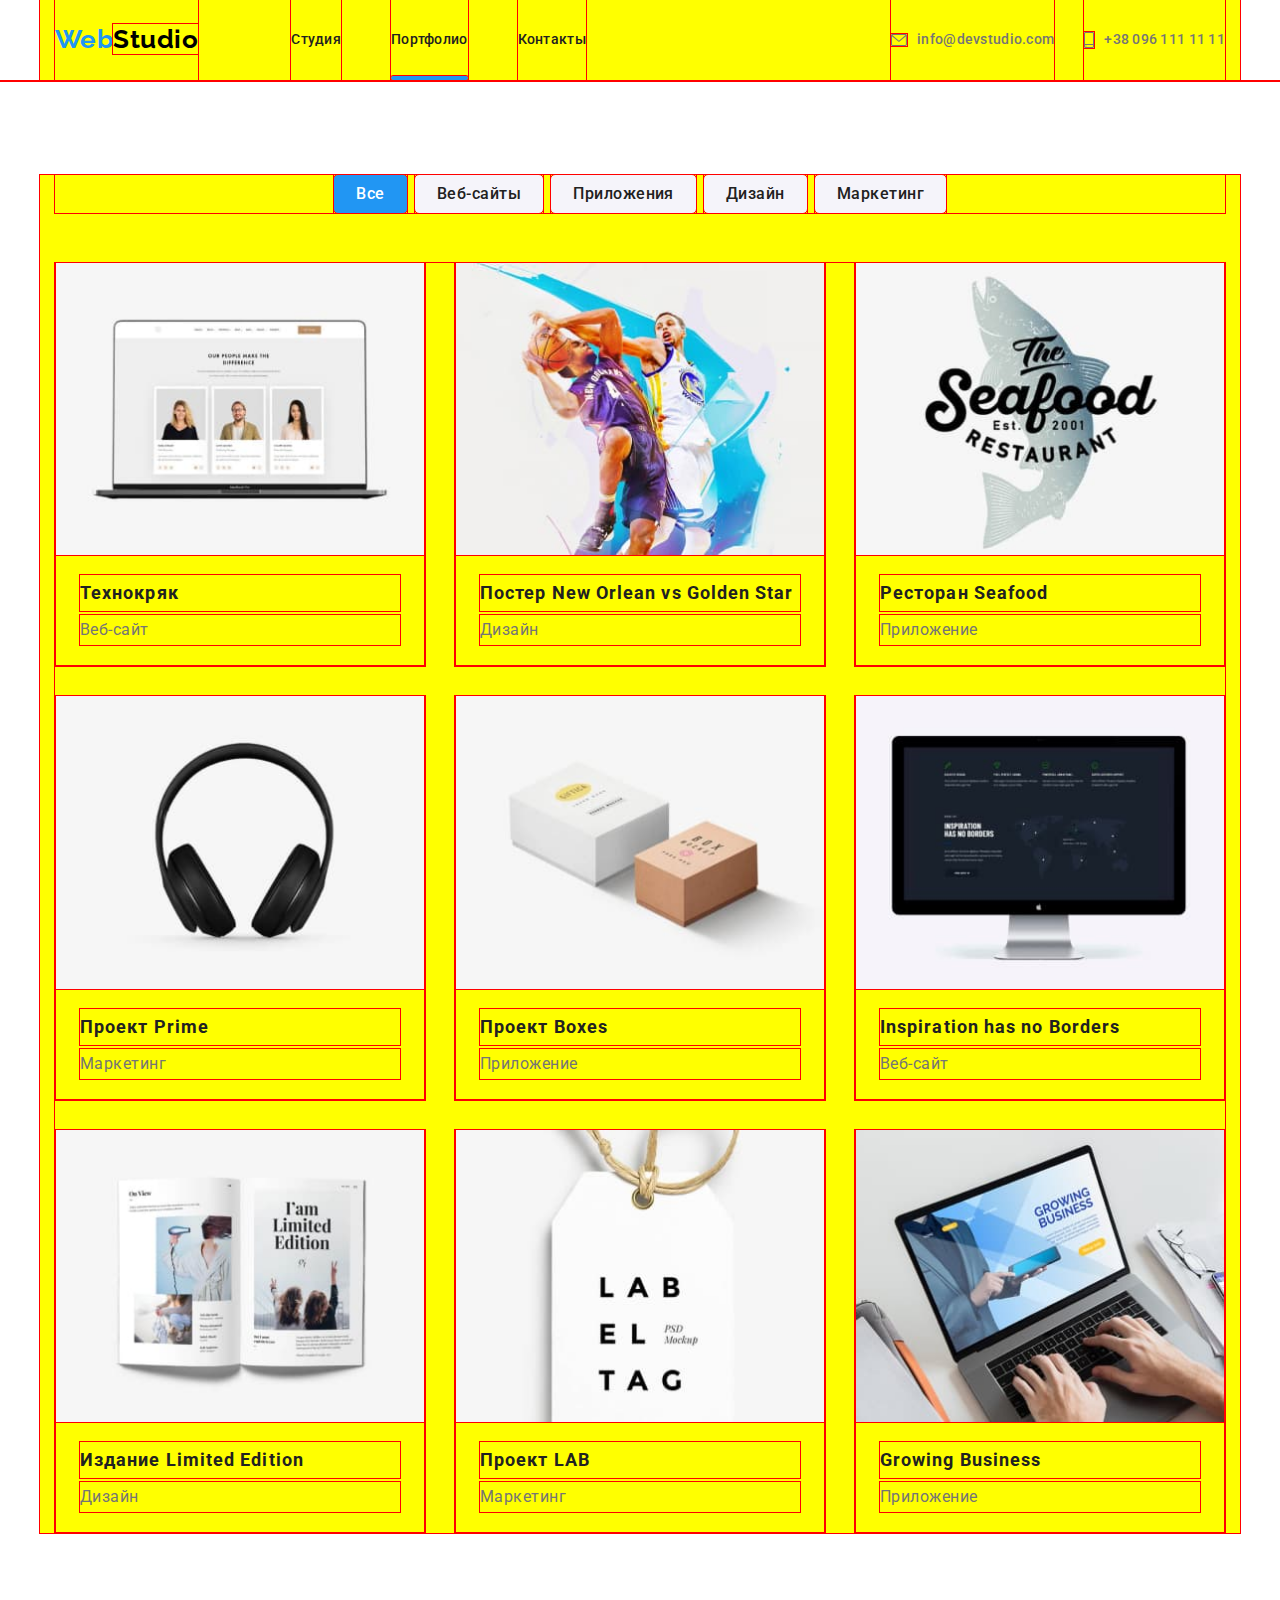
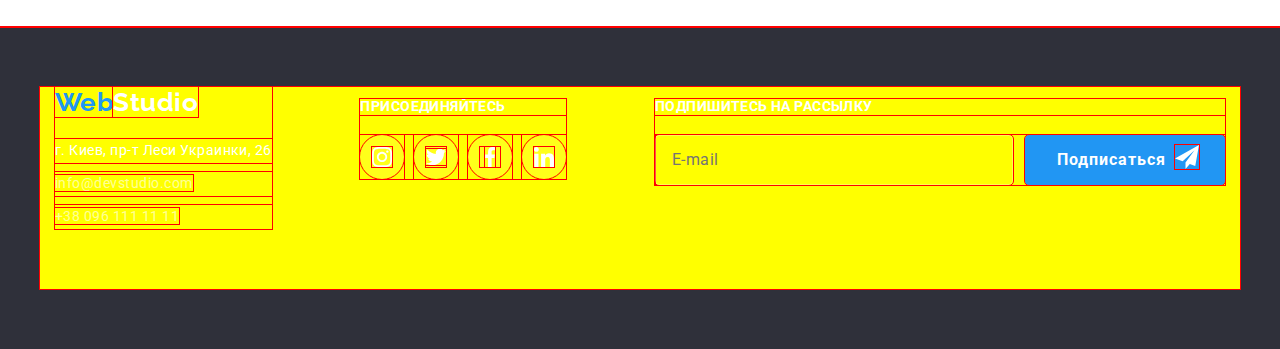
==== commit bde4b84a: "Делает футер 3 версии" ====
--- a/portfolio.html
+++ b/portfolio.html
@@ -118,7 +118,7 @@
           <h2 class="visually-hidden">Проекты</h2>
           <ul class="list projects">
             <li class="projects__items">
-              <div>
+              <div class="projects__content">
                 <a href="" class="projects__link--decoration">
                   <div class="projects__card">
                     <img
@@ -143,7 +143,7 @@
               </div>
             </li>
             <li class="projects__items">
-              <div>
+              <div class="projects__content">
                 <a href="" class="projects__link--decoration">
                   <div class="projects__card">
                     <img
@@ -170,7 +170,7 @@
               </div>
             </li>
             <li class="projects__items">
-              <div>
+              <div class="projects__content">
                 <a href="" class="projects__link--decoration">
                   <div class="projects__card">
                     <img
@@ -197,7 +197,7 @@
               </div>
             </li>
             <li class="projects__items">
-              <div>
+              <div class="projects__content">
                 <a href="" class="projects__link--decoration">
                   <div class="projects__card">
                     <img src="./images/prime.jpg" alt="Наушники" width="370" />
@@ -220,7 +220,7 @@
               </div>
             </li>
             <li class="projects__items">
-              <div>
+              <div class="projects__content">
                 <a href="" class="projects__link--decoration">
                   <div class="projects__card">
                     <img
@@ -247,7 +247,7 @@
               </div>
             </li>
             <li class="projects__items">
-              <div>
+              <div class="projects__content">
                 <a href="" class="projects__link--decoration">
                   <div class="projects__card">
                     <img
@@ -274,7 +274,7 @@
               </div>
             </li>
             <li class="projects__items">
-              <div>
+              <div class="projects__content">
                 <a href="" class="projects__link--decoration">
                   <div class="projects__card">
                     <img
@@ -301,7 +301,7 @@
               </div>
             </li>
             <li class="projects__items">
-              <div>
+              <div class="projects__content">
                 <a href="" class="projects__link--decoration">
                   <div class="projects__card">
                     <img src="./images/lab.jpg" alt="Бирка" width="370" />
@@ -322,7 +322,7 @@
               </div>
             </li>
             <li class="projects__items">
-              <div>
+              <div class="projects__content">
                 <a href="" class="projects__link--decoration">
                   <div class="projects__card">
                     <img
@@ -355,7 +355,7 @@
 
     <footer class="footer footer--padding">
       <div class="container footer__content">
-        <div>
+        <div class="footer__content--margin">
           <a href="./index.html" class="logo"
             >Web<span class="footer__address--color">Studio</span>
           </a>
@@ -424,9 +424,9 @@
             </li>
           </ul>
         </div>
-        <div>
+        <div class="footer-subscribe--center">
           <p class="footer__title">Подпишитесь на рассылку</p>
-          <form>
+          <form class="footer-subscribe--top">
             <div class="footer__label">
               <label for="mail"></label>
 
--- a/css/main.min.css
+++ b/css/main.min.css
@@ -1,2 +1,2 @@
-:root{--primary-text-color: #757575;--section-title-color: #212121;--accent-color: #2196f3;--button-text-color: #ffffff;--dark-accent-color: #000000;--white-accent-color: #ffffff;--link-text-color: #757575;--features-bcg-cl: #f5f4fa;--features-icon-cl: rgba(245, 244, 250, 1);--socials-icons-fill: rgba(175, 177, 184, 1);--footer-radius-bcg: rgba(255, 255, 255, 0.1);--footer-rgba-cl: rgba(255, 255, 255, 0.6);--grey-bcg-cl: #c4c4c4;--button-bcg-cl: #f5f4fa;--team-bcg-cl: #f5f4fa;--dark-bcg-cl: #2f303a;--works-bcg-cl: rgba(47, 48, 58, 0.8);--clients-company-border: rgba(175, 177, 184, 1);--clients-company-cl: #afb1b8;--clients-company-hover: rgba(33, 150, 243, 1);--main-current-cl: rgba(33, 150, 243, 1);--border-main-cl: rgba(236, 236, 236, 1);--overlay-gradient-color: rgba(47, 48, 58, 0.4);--backdrop-color: rgba(0, 0, 0, 0.2);--modal-color: #ffffff;--form-icon-close: rgba(33, 33, 33, 1);--animation: 250ms cubic-bezier(0.4, 0, 0.2, 1)}.header__site-nav .link:hover,.header__site-nav .link:focus,.header__contacts .link:hover,.header__contacts .link:focus,.footer__contacts--color:hover,.footer__contacts--color:focus{color:var(--accent-color)}html{box-sizing:border-box}*,*::before,*::after{box-sizing:inherit;outline:1px solid red}body{color:var(--primary-text-color);font-family:Roboto, sans-serif;letter-spacing:0.03em}img{display:block;width:100%;height:auto}.link{padding-top:32px;padding-bottom:32px;transition:color var(--animation)}.link:not(:last-child){padding-left:50px;padding-right:50px}.list{list-style:none;padding:0;margin:0}.visually-hidden{position:absolute !important;clip:rect(1px 1px 1px 1px);clip:rect(1px, 1px, 1px, 1px);padding:0 !important;border:0 !important;height:1px !important;width:1px !important;overflow:hidden}.title{margin-bottom:10px}.container{width:100%;padding-left:15px;padding-right:15px}@media screen and (min-width: 480px){.container{max-width:480px;margin-left:auto;margin-right:auto;background-color:royalblue}}@media screen and (min-width: 768px){.container{max-width:768px;background-color:teal}}@media screen and (min-width: 1200px){.container{max-width:1200px;background-color:yellow}}.logo{font-family:Raleway, sans-serif;font-weight:700;font-size:26px;line-height:1.19;text-decoration:none}.logo{color:var(--accent-color)}.logo__accent{color:var(--dark-accent-color)}.socials-icons{display:flex;align-items:center;justify-content:center;padding:0;margin-top:16px}.socials-icons-item{margin-right:10px}.socials-icons-item:last-child{margin-right:0}.socials-icons-link{display:flex;align-items:center;justify-content:center;width:44px;height:44px}.socials-icons-link:hover,.socials-icons-link:focus{border-radius:50%;background-color:var(--accent-color)}.socials-icons-svg{width:20px;height:20px;fill:var(--socials-icons-fill)}.socials-icons-link:hover .socials-icons-svg,.socials-icons-link:focus .socials-icons-svg{fill:var(--white-accent-color);background-color:var(--accent-color);transition:background-color var(--animation),fill var(--animation)}.list .socials-icons-item{margin-bottom:0}.backdrop{position:fixed;top:0;left:0;width:100%;height:100%;overflow:auto;background-color:var(--backdrop-color);opacity:1;transition:opacity var(--animation)}.backdrop.is-hidden{opacity:0;pointer-events:none}.modal{position:absolute;top:50%;left:50%;max-width:528px;min-height:581px;transform:translate(-50%, -50%) scale(1);background-color:var(--modal-color);padding:40px 30px;box-shadow:0px 1px 3px rgba(0,0,0,0.12),0px 1px 1px rgba(0,0,0,0.14),0px 2px 1px rgba(0,0,0,0.2);border-radius:4px}.modal--close{position:absolute;top:15px;right:15px;display:flex;justify-content:center;align-items:center;min-width:30px;height:30px;padding:0;background-color:var(--modal-color);border-radius:50%;border:1px solid rgba(0,0,0,0.1);cursor:pointer;outline:none;transition:border var(--animation)}.modal--close:hover,.modal--close:focus{fill:var(--main-current-cl);box-shadow:0px 1px 3px rgba(0,0,0,0.12),0px 1px 1px rgba(0,0,0,0.14),0px 2px 1px rgba(0,0,0,0.2)}.modal__icon{transition:fill var(--animation)}.modal--top{margin-top:0;margin-bottom:12px;font-weight:bold;font-size:20px;line-height:1.1;text-align:center;color:var(--section-title-color)}.modal--botom{display:flex;align-items:center;justify-content:center}.button{background-color:var(--accent-color)}.button:hover,.button:focus{color:var(--button-text-color);background-color:var(--accent-color);border:1px solid #000000;box-sizing:border-box;box-shadow:0px 3px 1px rgba(0,0,0,0.1),0px 1px 2px rgba(0,0,0,0.08),0px 2px 2px rgba(0,0,0,0.12);border-radius:4px;border:none}button{border-radius:4px;padding:10px 32px;border:none;color:var(--button-text-color);min-width:200px;text-align:center;transition:background-color var(--animation),color var(--animation),box-shadov var(--animation)}.button.primary{color:var(--button-text-color);letter-spacing:0.06em;font-weight:700;font-size:16px;line-height:1.87;background-color:var(--accent-color)}.pointer{cursor:pointer}.form{margin-left:auto;margin-right:auto}.form__field{display:flex;flex-direction:column;margin-bottom:10px;position:relative}.form__field label{margin-bottom:4px}.form__icon{position:absolute;top:50%;left:10px;display:inline-flex;fill:var(--form-icon-close);transition:fill var(--animation)}.form__input:focus ~ .form__icon{fill:var(--accent-color)}.form__input:focus-within{border:1px solid var(--accent-color)}.form__input{align-items:center;width:100%;height:40px;border:1px solid rgba(33,33,33,0.2);border-radius:4px;padding-left:42px;outline:none;transition:border var(--animation)}textarea{resize:none;margin-bottom:17px}.form__comment{padding:12px 16px;min-height:120px}.form__field input::placeholder{font-size:12px;line-height:1.17;letter-spacing:0.01em;color:rgba(117,117,117,0.5)}.checkbox__label{display:block;margin-bottom:30px;cursor:pointer}.checkbox__policy{font-size:14px;line-height:1.71;text-decoration-line:underline;color:var(--accent-color)}.checkbox__icon{display:inline-block;width:16px;height:15px;border:2px solid #212121}.checkbox--position{position:absolute !important;clip:rect(1px 1px 1px 1px);clip:rect(1px, 1px, 1px, 1px);padding:0 !important;border:0 !important;height:1px !important;width:1px !important;overflow:hidden}.checkbox--position:checked+.checkbox__icon{background-color:var(--accent-color);border-color:var(--accent-color);border-radius:2px;border:none;background-image:url("../images/icons/aiconcheck.svg");background-size:contain;background-origin:border-box}.form__button{display:inline-flex;width:200px;height:50px;font-size:16px;line-height:1.8;letter-spacing:0.06em;font-weight:700;padding:10px 55px;font-size:inherit;cursor:pointer;background-color:var(--accent-color);box-shadow:0px 4px 4px rgba(0,0,0,0.15)}.form__button:hover,.form__button:focus{background-color:#188ce8;box-shadow:0px 4px 4px rgba(0,0,0,0.15)}.header{border-bottom:1px solid var(--border-main-cl)}.header__nav{display:flex;align-items:center;justify-content:center}.header__site-nav .list{display:flex;align-items:center}.header__current{text-decoration:none;color:currentColor;position:relative}.header__current::after{content:"";display:block;width:100%;height:4px;background-color:var(--main-current-cl);border-radius:2px;position:absolute;left:0;bottom:0;opacity:1;transition:opacity var(--animation)}.header__logo{display:block;padding-top:24px;padding-bottom:25px;margin-right:auto}.header__nav-top{display:block}.header__site-nav{display:flex;align-items:center;justify-content:center;margin-left:93px}.header__site-nav .item:not(:last-child){margin-right:50px}.header__site-nav .link{color:var(--section-title-color);letter-spacing:0.02em;font-weight:500;font-size:14px;line-height:1.14;text-decoration:none}.header__contacts{display:flex;align-items:center;justify-content:center;margin-left:auto}.header__contacts .link{display:flex;align-items:center;justify-content:center;padding-top:32px;padding-bottom:32px;color:var(--link-text-color);letter-spacing:0.02em;font-weight:500;font-size:14px;line-height:1.14;text-decoration:none}.header__contacts .item:not(:last-child){margin-right:30px}.header__contacts-link{color:var(--link-text-color)}.header__contacts-link:hover,.header__contacts-link:focus{fill:var(--accent-color)}.header--mail{display:inline-flex;align-items:center;text-decoration:none;width:16px;height:12px;margin-right:10px;cursor:pointer;background-size:contain;fill:currentColor}.header--phone{display:inline-flex;align-items:center;text-decoration:none;cursor:pointer;width:10px;height:16px;margin-right:10px;background-size:contain;fill:currentColor}.overlay{max-width:1600px;height:600px;margin-left:auto;margin-right:auto;padding-top:200px;padding-bottom:200px;background-image:linear-gradient(var(--overlay-gradient-color), var(--overlay-gradient-color)),url("../images/heroj.jpg");background-repeat:no-repeat;background-position:center;background-size:cover}.hero{background-color:var(--grey-bcg-cl);letter-spacing:0.06em;text-align:center}.hero__title{margin-top:0px;margin-bottom:30px;color:var(--white-accent-color);font-weight:900;font-size:44px;line-height:1.36;text-transform:uppercase}.section{padding-top:94px;padding-bottom:94px}.section__title{margin-top:0;color:var(--section-title-color);font-weight:700;font-size:36px;line-height:1.17}.features{display:flex}.features__item{width:270px;height:251px}.features__item:not(:last-child){margin-right:30px}.features__svg{display:flex;align-items:center;justify-content:center;width:270px;height:120px;background-color:var(--features-bcg-cl)}.features__icon{width:70px;height:70px;border-radius:4px;fill:var(--features-icon-cl);background-size:70px;background-repeat:no-repeat;background-position:center}.features__text{margin-top:30px}.features-list .features__title--color{color:var(--section-title-color)}.section .features__title--color{margin-top:0px;margin-bottom:10px;font-weight:700;font-size:14px;line-height:1.14;text-transform:uppercase}.section .features__specialty{margin-top:0px;margin-bottom:0px;font-size:14px;line-height:1.71}footer{background-color:var(--dark-bcg-cl);font-size:14px;line-height:1.71}.footer--padding{padding-top:60px;padding-bottom:60px}.footer__content{display:flex;align-items:baseline;justify-content:space-between}.footer__socials{display:block;align-items:center;justify-content:left}.footer__socials-icons{margin:0}.footer--radius{background-color:var(--footer-radius-bcg);border-radius:50%}.footer__title{font-weight:bold;font-size:14px;line-height:1.14;letter-spacing:0.03em;text-transform:uppercase;margin-top:0;margin-bottom:20px;color:var(--white-accent-color)}.footer__socials-icons--color{fill:var(--white-accent-color)}.footer__list--top{margin-top:20px}.footer__address--margin:not(:last-child){margin-bottom:9px}.footer__location--decor{margin-top:0;margin-bottom:0;color:var(--white-accent-color);font-style:normal}.footer__contacts--color{font-style:normal;color:var(--footer-rgba-cl);text-decoration:none;transition:color var(--animation)}.footer__address--color{color:var(--white-accent-color)}.footer__label{display:flex;align-items:center;justify-content:center;position:relative}.footer__mail{padding:15px 16px;margin-right:12px;width:358px;height:50px;background-color:inherit;border:1px solid rgba(255,255,255,0.3);box-sizing:border-box;border-radius:4px;font-size:16px;line-height:1.25px;letter-spacing:0.03em;color:var(--footer-rgba-cl)}.footer__mail:hover,.footer__mail:focus-within{border:1px solid #2196f3}.footer__mail input::placeholder{color:var(--footer-rgba-cl)}.footer__icon{position:absolute;top:13px;right:28px;fill:var(--button-text-color)}.footer__btn{width:200px;height:50px;font-weight:bold;font-size:16px;line-height:1.87;display:flex;align-items:center;text-align:center;letter-spacing:0.06em;cursor:pointer;color:var(--button-text-color)}.team{text-align:center;background-color:var(--team-bcg-cl)}.team__master .list{text-align:center;color:var(--section-title-color);font-weight:500;font-size:16px;line-height:1.19}.team__master-post{text-align:center;font-size:16px;line-height:1.19;margin-top:10px;margin-bottom:0}.team__border{flex-basis:100%;text-align:center;margin-bottom:30px;box-shadow:0px 1px 3px rgba(0,0,0,0.12),0px 1px 1px rgba(0,0,0,0.14),0px 2px 1px rgba(0,0,0,0.2);border-radius:0px 0px 4px 4px;border-top:transparent;background-color:var(--white-accent-color)}@media screen and (min-width: 480px){.team__border{width:450px}}@media screen and (min-width: 768px){.team__border{flex-basis:calc((100% - 2 * 30px) / 2);width:354px;margin-right:30px}}.team__border:last-child{margin-right:0px}@media screen and (min-width: 1200px){.team__border{flex-basis:calc((100% - 4 * 30px) / 4);margin-bottom:0px}}.team__text--padding{padding-top:30px;padding-right:32px;padding-bottom:30px;padding-left:32px}.flex-item{display:flex;flex-wrap:wrap;margin-top:0;margin-bottom:0;margin-left:auto;margin-right:auto}.flex-item:not(:last-child){margin-right:30px}.works--top{padding-top:0}.works__title{text-align:center;margin-bottom:50px}.works__thumb{position:relative}.works__caption{position:absolute;display:flex;align-items:center;justify-content:center;bottom:0;width:370px;height:70px;font-weight:bold;font-size:14px;line-height:1.14;text-align:center;letter-spacing:0.03em;text-transform:uppercase;color:var(--white-accent-color);background-color:var(--works-bcg-cl)}.works__text{margin:0}.clients{display:flex;text-align:center;justify-content:center;margin-bottom:50px}.clients__list{display:flex;flex-wrap:wrap;padding-left:0;margin-top:0;margin-bottom:0}.clients__company{margin-right:30px}@media screen and (min-width: 480px){.clients__company{flex-basis:calc((100% - 2 * 30px) / 2)}}@media screen and (min-width: 768px){.clients__company{flex-basis:calc((100% - 3 * 30px) / 3)}}.clients__company:last-child{margin-right:0}.clients__img{display:flex;align-items:center;justify-content:center;height:92px;border-radius:4px;border:1px solid var(--clients-company-border);cursor:pointer;color:var(--clients-company-cl);transition:color var(--animation),border var(--animation)}@media screen and (min-width: 480px){.clients__img{max-width:210px}}@media screen and (min-width: 768px){.clients__img{max-width:226px}}@media screen and (min-width: 1200px){.clients__img{max-width:170px}}.clients__img:hover,.clients__img:focus{color:var(--clients-company-hover);border:1px solid var(--clients-company-hover)}.clients__svg{display:inline-flex;justify-content:center;align-items:center;width:106px;height:60px;fill:currentColor;transition:background-color var(--animation)}.clients__svg:hover,.clients__svg:focus{fill:var(--clients-company-hover)}.filters--main{color:var(--section-title-color);background-color:var(--button-bcg-cl);font-family:inherit;font-weight:500;font-size:16px;line-height:1.62;letter-spacing:0.03em;transition:background-color var(--animation),color var(--animation),box-shadov var(--animation)}.filters__list .filters__button-all{color:var(--button-text-color);background-color:var(--accent-color)}.filters__pointer{border-radius:4px;padding:6px 22px;min-width:73px;text-align:center}.filters__button{display:flex;align-items:center;justify-content:center;margin-top:0;margin-bottom:50px}.filters__list{margin-right:8px}.filters__list:last-child{margin-right:0}.section .projects__caption{margin-bottom:4px;font-size:18px;line-height:2;letter-spacing:0.06em}.projects{display:flex;flex-wrap:wrap}.projects__card{position:relative;overflow:hidden}.projects__card:hover .projects__description{opacity:1;transform:translateY(0)}.projects__description{position:absolute;display:flex;align-items:center;bottom:0px;left:0px;width:100%;height:100%;padding-left:24px;padding-right:24px;overflow:hidden;font-size:18px;line-height:1.56;color:var(--white-accent-color);background-color:rgba(33,150,243,0.9);opacity:0;transform:translateY(100%);transition:transform var(--animation)}.projects__paragraph{margin:0}.projects__text{padding-top:20px;padding-right:24px;padding-bottom:20px;padding-left:24px;text-decoration:none}.projects__items{border:1px solid #eee;border-top:transparent;margin-right:30px;margin-bottom:30px;width:370px}.projects__link--decoration{display:block;text-decoration:none;transition:box-shadow var(--animation)}.projects__link--decoration:hover,.projects__link--decoration:focus{background:#ffffff;border:1px solid #eeeeee;box-sizing:border-box;box-shadow:0px 1px 1px rgba(0,0,0,0.12),0px 4px 4px rgba(0,0,0,0.06),1px 4px 6px rgba(0,0,0,0.16)}.projects__group{margin-top:0;margin-bottom:0;font-size:16px;line-height:1.87;text-decoration:none;color:var(--primary-text-color)}.projects__items:nth-child(3n){margin-right:0}.projects__items:nth-last-child(-n+3){margin-bottom:0}
+:root{--primary-text-color: #757575;--section-title-color: #212121;--accent-color: #2196f3;--button-text-color: #ffffff;--dark-accent-color: #000000;--white-accent-color: #ffffff;--link-text-color: #757575;--features-bcg-cl: #f5f4fa;--features-icon-cl: rgba(245, 244, 250, 1);--socials-icons-fill: rgba(175, 177, 184, 1);--footer-radius-bcg: rgba(255, 255, 255, 0.1);--footer-rgba-cl: rgba(255, 255, 255, 0.6);--grey-bcg-cl: #c4c4c4;--button-bcg-cl: #f5f4fa;--team-bcg-cl: #f5f4fa;--dark-bcg-cl: #2f303a;--works-bcg-cl: rgba(47, 48, 58, 0.8);--clients-company-border: rgba(175, 177, 184, 1);--clients-company-cl: #afb1b8;--clients-company-hover: rgba(33, 150, 243, 1);--main-current-cl: rgba(33, 150, 243, 1);--border-main-cl: rgba(236, 236, 236, 1);--overlay-gradient-color: rgba(47, 48, 58, 0.4);--backdrop-color: rgba(0, 0, 0, 0.2);--modal-color: #ffffff;--form-icon-close: rgba(33, 33, 33, 1);--animation: 250ms cubic-bezier(0.4, 0, 0.2, 1)}.header__site-nav .link:hover,.header__site-nav .link:focus,.header__contacts .link:hover,.header__contacts .link:focus,.footer__contacts--color:hover,.footer__contacts--color:focus{color:var(--accent-color)}html{box-sizing:border-box}*,*::before,*::after{box-sizing:inherit;outline:1px solid red}body{color:var(--primary-text-color);font-family:Roboto, sans-serif;letter-spacing:0.03em}img{display:block;width:100%;height:auto}.link{padding-top:32px;padding-bottom:32px;transition:color var(--animation)}.link:not(:last-child){padding-left:50px;padding-right:50px}.list{list-style:none;padding:0;margin:0}.visually-hidden{position:absolute !important;clip:rect(1px 1px 1px 1px);clip:rect(1px, 1px, 1px, 1px);padding:0 !important;border:0 !important;height:1px !important;width:1px !important;overflow:hidden}.title{margin-bottom:10px}.container{width:100%;padding-left:15px;padding-right:15px}@media screen and (min-width: 480px){.container{max-width:480px;margin-left:auto;margin-right:auto;background-color:royalblue}}@media screen and (min-width: 768px){.container{max-width:768px;background-color:teal}}@media screen and (min-width: 1200px){.container{max-width:1200px;background-color:yellow}}.logo{font-family:Raleway, sans-serif;font-weight:700;font-size:26px;line-height:1.19;text-decoration:none}.logo{color:var(--accent-color)}.logo__accent{color:var(--dark-accent-color)}.socials-icons{display:flex;align-items:center;justify-content:center;padding:0;margin-top:16px}.socials-icons-item{margin-right:10px}.socials-icons-item:last-child{margin-right:0}.socials-icons-link{display:flex;align-items:center;justify-content:center;width:44px;height:44px}.socials-icons-link:hover,.socials-icons-link:focus{border-radius:50%;background-color:var(--accent-color)}.socials-icons-svg{width:20px;height:20px;fill:var(--socials-icons-fill)}.socials-icons-link:hover .socials-icons-svg,.socials-icons-link:focus .socials-icons-svg{fill:var(--white-accent-color);background-color:var(--accent-color);transition:background-color var(--animation),fill var(--animation)}.list .socials-icons-item{margin-bottom:0}.backdrop{position:fixed;top:0;left:0;width:100%;height:100%;overflow:auto;background-color:var(--backdrop-color);opacity:1;transition:opacity var(--animation)}.backdrop.is-hidden{opacity:0;pointer-events:none}.modal{position:absolute;top:50%;left:50%;max-width:528px;min-height:581px;transform:translate(-50%, -50%) scale(1);background-color:var(--modal-color);padding:40px 30px;box-shadow:0px 1px 3px rgba(0,0,0,0.12),0px 1px 1px rgba(0,0,0,0.14),0px 2px 1px rgba(0,0,0,0.2);border-radius:4px}.modal--close{position:absolute;top:15px;right:15px;display:flex;justify-content:center;align-items:center;min-width:30px;height:30px;padding:0;background-color:var(--modal-color);border-radius:50%;border:1px solid rgba(0,0,0,0.1);cursor:pointer;outline:none;transition:border var(--animation)}.modal--close:hover,.modal--close:focus{fill:var(--main-current-cl);box-shadow:0px 1px 3px rgba(0,0,0,0.12),0px 1px 1px rgba(0,0,0,0.14),0px 2px 1px rgba(0,0,0,0.2)}.modal__icon{transition:fill var(--animation)}.modal--top{margin-top:0;margin-bottom:12px;font-weight:bold;font-size:20px;line-height:1.1;text-align:center;color:var(--section-title-color)}.modal--botom{display:flex;align-items:center;justify-content:center}.button{background-color:var(--accent-color)}.button:hover,.button:focus{color:var(--button-text-color);background-color:var(--accent-color);border:1px solid #000000;box-sizing:border-box;box-shadow:0px 3px 1px rgba(0,0,0,0.1),0px 1px 2px rgba(0,0,0,0.08),0px 2px 2px rgba(0,0,0,0.12);border-radius:4px;border:none}button{border-radius:4px;padding:10px 32px;border:none;color:var(--button-text-color);min-width:200px;text-align:center;transition:background-color var(--animation),color var(--animation),box-shadov var(--animation)}.button.primary{color:var(--button-text-color);letter-spacing:0.06em;font-weight:700;font-size:16px;line-height:1.87;background-color:var(--accent-color)}.pointer{cursor:pointer}.form{margin-left:auto;margin-right:auto}.form__field{display:flex;flex-direction:column;margin-bottom:10px;position:relative}.form__field label{margin-bottom:4px}.form__icon{position:absolute;top:50%;left:10px;display:inline-flex;fill:var(--form-icon-close);transition:fill var(--animation)}.form__input:focus ~ .form__icon{fill:var(--accent-color)}.form__input:focus-within{border:1px solid var(--accent-color)}.form__input{align-items:center;width:100%;height:40px;border:1px solid rgba(33,33,33,0.2);border-radius:4px;padding-left:42px;outline:none;transition:border var(--animation)}textarea{resize:none;margin-bottom:17px}.form__comment{padding:12px 16px;min-height:120px}.form__field input::placeholder{font-size:12px;line-height:1.17;letter-spacing:0.01em;color:rgba(117,117,117,0.5)}.checkbox__label{display:block;margin-bottom:30px;cursor:pointer}.checkbox__policy{font-size:14px;line-height:1.71;text-decoration-line:underline;color:var(--accent-color)}.checkbox__icon{display:inline-block;width:16px;height:15px;border:2px solid #212121}.checkbox--position{position:absolute !important;clip:rect(1px 1px 1px 1px);clip:rect(1px, 1px, 1px, 1px);padding:0 !important;border:0 !important;height:1px !important;width:1px !important;overflow:hidden}.checkbox--position:checked+.checkbox__icon{background-color:var(--accent-color);border-color:var(--accent-color);border-radius:2px;border:none;background-image:url("../images/icons/aiconcheck.svg");background-size:contain;background-origin:border-box}.form__button{display:inline-flex;width:200px;height:50px;font-size:16px;line-height:1.8;letter-spacing:0.06em;font-weight:700;padding:10px 55px;font-size:inherit;cursor:pointer;background-color:var(--accent-color);box-shadow:0px 4px 4px rgba(0,0,0,0.15)}.form__button:hover,.form__button:focus{background-color:#188ce8;box-shadow:0px 4px 4px rgba(0,0,0,0.15)}.header{border-bottom:1px solid var(--border-main-cl)}.header__nav{display:flex;align-items:center;justify-content:center}.header__site-nav .list{display:flex;align-items:center}.header__current{text-decoration:none;color:currentColor;position:relative}.header__current::after{content:"";display:block;width:100%;height:4px;background-color:var(--main-current-cl);border-radius:2px;position:absolute;left:0;bottom:0;opacity:1;transition:opacity var(--animation)}.header__logo{display:block;padding-top:24px;padding-bottom:25px;margin-right:auto}.header__nav-top{display:block}.header__site-nav{display:flex;align-items:center;justify-content:center;margin-left:93px}.header__site-nav .item:not(:last-child){margin-right:50px}.header__site-nav .link{color:var(--section-title-color);letter-spacing:0.02em;font-weight:500;font-size:14px;line-height:1.14;text-decoration:none}.header__contacts{display:flex;align-items:center;justify-content:center;margin-left:auto}.header__contacts .link{display:flex;align-items:center;justify-content:center;padding-top:32px;padding-bottom:32px;color:var(--link-text-color);letter-spacing:0.02em;font-weight:500;font-size:14px;line-height:1.14;text-decoration:none}.header__contacts .item:not(:last-child){margin-right:30px}.header__contacts-link{color:var(--link-text-color)}.header__contacts-link:hover,.header__contacts-link:focus{fill:var(--accent-color)}.header--mail{display:inline-flex;align-items:center;text-decoration:none;width:16px;height:12px;margin-right:10px;cursor:pointer;background-size:contain;fill:currentColor}.header--phone{display:inline-flex;align-items:center;text-decoration:none;cursor:pointer;width:10px;height:16px;margin-right:10px;background-size:contain;fill:currentColor}.overlay{max-width:1600px;height:600px;margin-left:auto;margin-right:auto;padding-top:200px;padding-bottom:200px;background-image:linear-gradient(var(--overlay-gradient-color), var(--overlay-gradient-color)),url("../images/heroj.jpg");background-repeat:no-repeat;background-position:center;background-size:cover}@media screen and (max-width: 480px){.overlay{max-width:480px;height:400px}}@media screen and (max-width: 768px){.overlay{max-width:768px;height:400px}}@media screen and (max-width: 1200px){.overlay{max-width:1600px;height:600px}}.hero{background-color:var(--grey-bcg-cl);letter-spacing:0.06em;text-align:center}.hero__title{margin-top:0px;margin-bottom:30px;color:var(--white-accent-color);font-weight:900;font-size:44px;line-height:1.36;text-transform:uppercase}@media screen and (max-width: 1200px){.hero__title{font-size:44px;line-height:1.36}}@media screen and (max-width: 1199px){.hero__title{font-size:26px;line-height:1.62}}.section{padding-top:94px;padding-bottom:94px}.section__title{margin-top:0;color:var(--section-title-color);font-weight:700;font-size:36px;line-height:1.17}.features{display:flex;flex-wrap:wrap;justify-content:center}.features__item{width:270px;height:251px}@media screen and (max-width: 768px){.features__item{flex-basis:calc((100% - 2 * 30px) / 2)}}.features__item:not(:last-child){margin-right:30px}.features__svg{display:flex;align-items:center;justify-content:center;height:120px;background-color:var(--features-bcg-cl)}@media screen and (max-width: 1200px){.features__svg{width:270px}}@media screen and (max-width: 768px){.features__svg{width:354px}}@media screen and (max-width: 480px){.features__svg{width:450px}}.features__icon{width:70px;height:70px;border-radius:4px;fill:var(--features-icon-cl);background-size:70px;background-repeat:no-repeat;background-position:center}.features__text{margin-top:30px}.section .features__title--color{margin-top:0px;margin-bottom:10px;text-align:center;color:var(--section-title-color);font-weight:700;font-size:14px;line-height:1.14;text-transform:uppercase}@media screen and (min-width: 768px){.section .features__title--color{text-align:left}}.section .features__specialty{margin-top:0px;margin-bottom:0px;font-size:14px;line-height:1.71}footer{background-color:var(--dark-bcg-cl);font-size:14px;line-height:1.71}.footer--padding{padding-top:60px;padding-bottom:60px}.footer__content{text-align:center}@media screen and (min-width: 768px){.footer__content{display:flex;flex-wrap:wrap;align-items:baseline;justify-content:space-around}}@media screen and (min-width: 1200px){.footer__content{text-align:left;justify-content:space-between}}.footer__content--margin{margin-bottom:60px;justify-content:center}.footer__socials{display:block;align-items:center;justify-content:left;margin-bottom:60px}.footer__socials-icons{margin:0}.footer--radius{background-color:var(--footer-radius-bcg);border-radius:50%}.footer__title{font-weight:bold;font-size:14px;line-height:1.14;letter-spacing:0.03em;text-transform:uppercase;margin-top:0;margin-bottom:20px;color:var(--white-accent-color)}.footer__socials-icons--color{fill:var(--white-accent-color)}.footer__list--top{margin-top:20px}.footer__address--margin:not(:last-child){margin-bottom:9px}.footer__location--decor{margin-top:0;margin-bottom:0;color:var(--white-accent-color);font-style:normal}.footer__contacts--color{font-style:normal;color:var(--footer-rgba-cl);text-decoration:none;transition:color var(--animation)}.footer__address--color{color:var(--white-accent-color)}@media screen and (min-width: 768px){.footer-subscribe--center{margin-right:auto;margin-left:auto}}@media screen and (min-width: 1200px){.footer-subscribe--center{margin:0}}.footer__label{display:flex;flex-wrap:wrap;justify-content:center;position:relative}.footer__mail{padding:15px 16px;margin-bottom:20px;width:100%;height:50px;background-color:inherit;border:1px solid rgba(255,255,255,0.3);box-sizing:border-box;border-radius:4px;font-size:16px;line-height:1.25px;letter-spacing:0.03em;color:var(--footer-rgba-cl)}@media screen and (min-width: 768px){.footer__mail{margin-bottom:0}}@media screen and (min-width: 1200px){.footer__mail{margin-right:12px;width:358px}}.footer__mail:hover,.footer__mail:focus-within{border:1px solid #2196f3}.footer__mail input::placeholder{color:var(--footer-rgba-cl)}.footer__icon{position:absolute;bottom:15px;left:270px;fill:var(--button-text-color)}@media screen and (min-width: 1200px){.footer__icon{top:10px;left:520px}}.footer__btn{width:200px;height:50px;font-weight:bold;font-size:16px;line-height:1.87;display:flex;align-items:center;text-align:center;letter-spacing:0.06em;cursor:pointer;color:var(--button-text-color)}.team{text-align:center;background-color:var(--team-bcg-cl)}.team__master .list{text-align:center;color:var(--section-title-color);font-weight:500;font-size:16px;line-height:1.19}.team__master-post{text-align:center;font-size:16px;line-height:1.19;margin-top:10px;margin-bottom:0}.team__border{flex-basis:100%;text-align:center;margin-bottom:30px;box-shadow:0px 1px 3px rgba(0,0,0,0.12),0px 1px 1px rgba(0,0,0,0.14),0px 2px 1px rgba(0,0,0,0.2);border-radius:0px 0px 4px 4px;border-top:transparent;background-color:var(--white-accent-color)}@media screen and (min-width: 480px){.team__border{width:450px}}@media screen and (min-width: 768px){.team__border{flex-basis:calc((100% - 2 * 30px) / 2);width:354px;margin-right:30px}}.team__border:last-child{margin-right:0px}@media screen and (min-width: 1200px){.team__border{flex-basis:calc((100% - 4 * 30px) / 4);margin-bottom:0px}}.team__text--padding{padding-top:30px;padding-right:32px;padding-bottom:30px;padding-left:32px}.flex-item{display:flex;flex-wrap:wrap;margin-top:0;margin-bottom:0;margin-left:auto;margin-right:auto}.flex-item:not(:last-child){margin-right:30px}.works--top{padding-top:0}@media screen and (max-width: 1199px){.works--top{display:none}}.works__title{text-align:center;margin-bottom:50px}.works__thumb{position:relative}.works__caption{position:absolute;display:flex;align-items:center;justify-content:center;bottom:0;width:370px;height:70px;font-weight:bold;font-size:14px;line-height:1.14;text-align:center;letter-spacing:0.03em;text-transform:uppercase;color:var(--white-accent-color);background-color:var(--works-bcg-cl)}.works__text{margin:0}.clients{display:flex;text-align:center;justify-content:center;margin-bottom:50px}.clients__list{display:flex;flex-wrap:wrap;padding-left:0;margin-bottom:0}.clients__company{margin-right:30px}.clients__company:last-child{margin-right:0}.clients__img{display:block;align-items:center;justify-content:center;height:92px;width:210px;border-radius:4px;border:1px solid var(--clients-company-border);cursor:pointer;color:var(--clients-company-cl);transition:color var(--animation),border var(--animation)}@media screen and (min-width: 480px){.clients__img{flex-basis:calc((100% - 2 * 30px) / 2)}}@media screen and (min-width: 768px){.clients__img{width:226px;flex-basis:calc((100% - 3 * 30px) / 3)}}@media screen and (min-width: 1200px){.clients__img{max-width:170px;flex-basis:calc((100% - 6 * 30px) / 6)}}.clients__img:hover,.clients__img:focus{color:var(--clients-company-hover);border:1px solid var(--clients-company-hover)}.clients__svg{display:inline-flex;justify-content:center;align-items:center;width:106px;height:60px;fill:currentColor;transition:background-color var(--animation)}.clients__svg:hover,.clients__svg:focus{fill:var(--clients-company-hover)}.filters{flex-wrap:wrap;justify-content:flex-start}.filters--main{color:var(--section-title-color);background-color:var(--button-bcg-cl);font-family:inherit;font-weight:500;font-size:16px;line-height:1.62;letter-spacing:0.03em;transition:background-color var(--animation),color var(--animation),box-shadov var(--animation)}.filters__list .filters__button-all{color:var(--button-text-color);background-color:var(--accent-color)}.filters__pointer{border-radius:4px;padding:6px 22px;min-width:73px;text-align:center}.filters__button{display:flex;flex-wrap:wrap;justify-content:flex-start;align-items:center;margin-top:0;margin-bottom:50px}@media screen and (min-width: 768px){.filters__button{justify-content:center}}.filters__list{margin-right:8px}.filters__list:last-child{margin-right:0}.section .projects__caption{margin-bottom:4px;font-size:18px;line-height:2;letter-spacing:0.06em}.projects{display:flex;flex-wrap:wrap}.projects__card{position:relative;overflow:hidden}.projects__card:hover .projects__description{opacity:1;transform:translateY(0)}.projects__description{position:absolute;display:flex;align-items:center;bottom:0px;left:0px;width:100%;height:100%;padding-left:24px;padding-right:24px;overflow:hidden;font-size:18px;line-height:1.56;color:var(--white-accent-color);background-color:rgba(33,150,243,0.9);opacity:0;transform:translateY(100%);transition:transform var(--animation)}.projects__paragraph{margin:0}.projects__content{flex-wrap:wrap;flex-basis:100%}@media screen and (min-width: 768px){.projects__content{flex-basis:calc((100% - 2 * 30px) / 2)}}@media screen and (min-width: 1200px){.projects__content{flex-basis:calc((100% - 3 * 30px) / 3)}}.projects__text{padding-top:20px;padding-right:24px;padding-bottom:20px;padding-left:24px;text-decoration:none}.projects__items{border:1px solid #eee;border-top:transparent;margin-right:30px;margin-bottom:30px;width:370px}.projects__link--decoration{display:block;text-decoration:none;transition:box-shadow var(--animation)}.projects__link--decoration:hover,.projects__link--decoration:focus{background:#ffffff;border:1px solid #eeeeee;box-sizing:border-box;box-shadow:0px 1px 1px rgba(0,0,0,0.12),0px 4px 4px rgba(0,0,0,0.06),1px 4px 6px rgba(0,0,0,0.16)}.projects__group{margin-top:0;margin-bottom:0;font-size:16px;line-height:1.87;text-decoration:none;color:var(--primary-text-color)}.projects__items:nth-child(3n){margin-right:0}.projects__items:nth-last-child(-n+3){margin-bottom:0}
 /*# sourceMappingURL=main.min.css.map */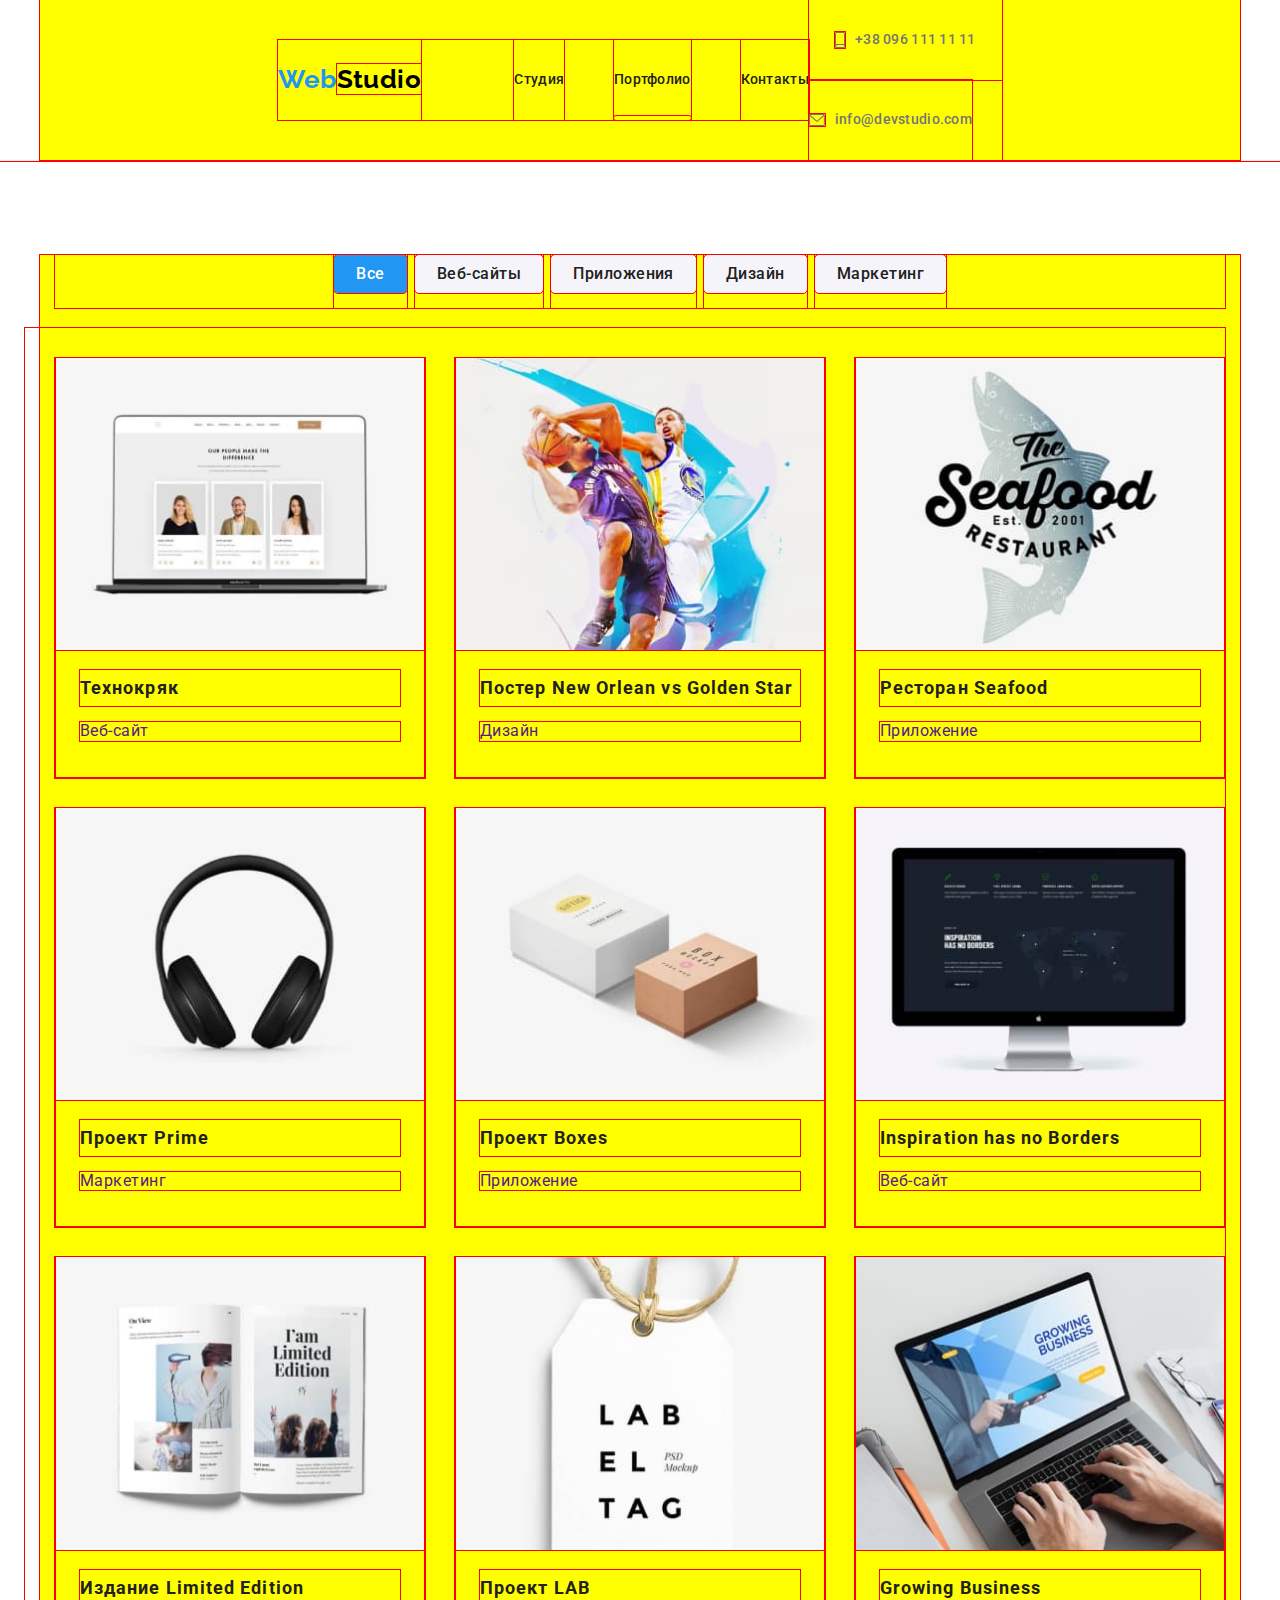
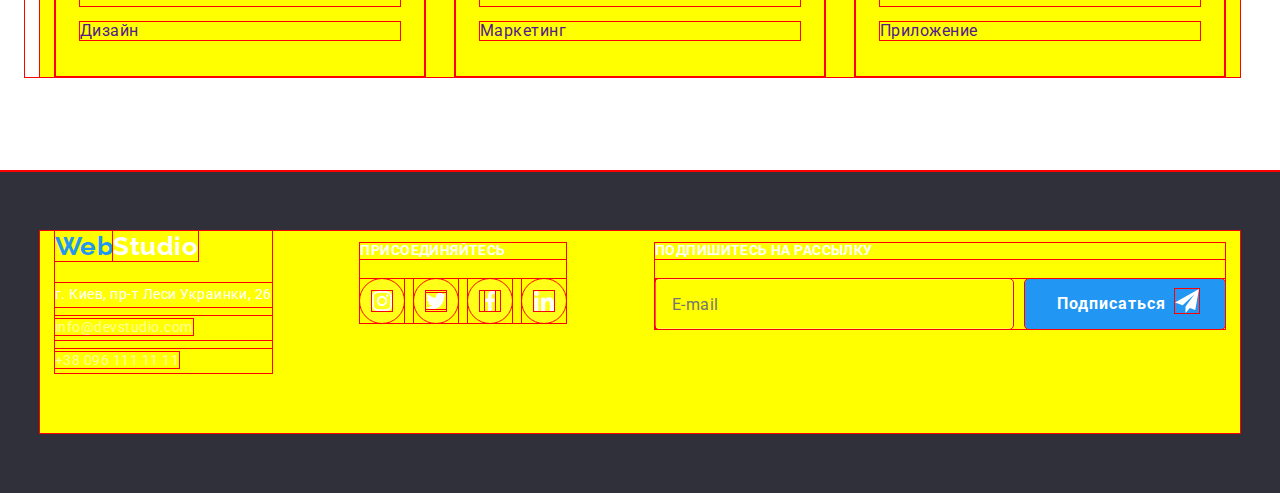
==== commit ba3095bd: "Редактирует моб. меню" ====
--- a/portfolio.html
+++ b/portfolio.html
@@ -449,5 +449,6 @@
         </div>
       </div>
     </footer>
+    <script src="./js/mobile-menu.js"></script>
   </body>
 </html>
--- a/css/main.min.css
+++ b/css/main.min.css
@@ -1,2 +1,2 @@
-:root{--primary-text-color: #757575;--section-title-color: #212121;--accent-color: #2196f3;--button-text-color: #ffffff;--dark-accent-color: #000000;--white-accent-color: #ffffff;--link-text-color: #757575;--features-bcg-cl: #f5f4fa;--features-icon-cl: rgba(245, 244, 250, 1);--socials-icons-fill: rgba(175, 177, 184, 1);--footer-radius-bcg: rgba(255, 255, 255, 0.1);--footer-rgba-cl: rgba(255, 255, 255, 0.6);--grey-bcg-cl: #c4c4c4;--button-bcg-cl: #f5f4fa;--team-bcg-cl: #f5f4fa;--dark-bcg-cl: #2f303a;--works-bcg-cl: rgba(47, 48, 58, 0.8);--clients-company-border: rgba(175, 177, 184, 1);--clients-company-cl: #afb1b8;--clients-company-hover: rgba(33, 150, 243, 1);--main-current-cl: rgba(33, 150, 243, 1);--border-main-cl: rgba(236, 236, 236, 1);--overlay-gradient-color: rgba(47, 48, 58, 0.4);--backdrop-color: rgba(0, 0, 0, 0.2);--modal-color: #ffffff;--form-icon-close: rgba(33, 33, 33, 1);--animation: 250ms cubic-bezier(0.4, 0, 0.2, 1)}.header__site-nav .link:hover,.header__site-nav .link:focus,.header__contacts .link:hover,.header__contacts .link:focus,.footer__contacts--color:hover,.footer__contacts--color:focus{color:var(--accent-color)}html{box-sizing:border-box}*,*::before,*::after{box-sizing:inherit;outline:1px solid red}body{color:var(--primary-text-color);font-family:Roboto, sans-serif;letter-spacing:0.03em}img{display:block;width:100%;height:auto}.link{padding-top:32px;padding-bottom:32px;transition:color var(--animation)}.link:not(:last-child){padding-left:50px;padding-right:50px}.list{list-style:none;padding:0;margin:0}.visually-hidden{position:absolute !important;clip:rect(1px 1px 1px 1px);clip:rect(1px, 1px, 1px, 1px);padding:0 !important;border:0 !important;height:1px !important;width:1px !important;overflow:hidden}.title{margin-bottom:10px}.container{width:100%;padding-left:15px;padding-right:15px}@media screen and (min-width: 480px){.container{max-width:480px;margin-left:auto;margin-right:auto;background-color:royalblue}}@media screen and (min-width: 768px){.container{max-width:768px;background-color:teal}}@media screen and (min-width: 1200px){.container{max-width:1200px;background-color:yellow}}.logo{font-family:Raleway, sans-serif;font-weight:700;font-size:26px;line-height:1.19;text-decoration:none}.logo{color:var(--accent-color)}.logo__accent{color:var(--dark-accent-color)}.socials-icons{display:flex;align-items:center;justify-content:center;padding:0;margin-top:16px}.socials-icons-item{margin-right:10px}.socials-icons-item:last-child{margin-right:0}.socials-icons-link{display:flex;align-items:center;justify-content:center;width:44px;height:44px}.socials-icons-link:hover,.socials-icons-link:focus{border-radius:50%;background-color:var(--accent-color)}.socials-icons-svg{width:20px;height:20px;fill:var(--socials-icons-fill)}.socials-icons-link:hover .socials-icons-svg,.socials-icons-link:focus .socials-icons-svg{fill:var(--white-accent-color);background-color:var(--accent-color);transition:background-color var(--animation),fill var(--animation)}.list .socials-icons-item{margin-bottom:0}.backdrop{position:fixed;top:0;left:0;width:100%;height:100%;overflow:auto;background-color:var(--backdrop-color);opacity:1;transition:opacity var(--animation)}.backdrop.is-hidden{opacity:0;pointer-events:none}.modal{position:absolute;top:50%;left:50%;max-width:528px;min-height:581px;transform:translate(-50%, -50%) scale(1);background-color:var(--modal-color);padding:40px 30px;box-shadow:0px 1px 3px rgba(0,0,0,0.12),0px 1px 1px rgba(0,0,0,0.14),0px 2px 1px rgba(0,0,0,0.2);border-radius:4px}.modal--close{position:absolute;top:15px;right:15px;display:flex;justify-content:center;align-items:center;min-width:30px;height:30px;padding:0;background-color:var(--modal-color);border-radius:50%;border:1px solid rgba(0,0,0,0.1);cursor:pointer;outline:none;transition:border var(--animation)}.modal--close:hover,.modal--close:focus{fill:var(--main-current-cl);box-shadow:0px 1px 3px rgba(0,0,0,0.12),0px 1px 1px rgba(0,0,0,0.14),0px 2px 1px rgba(0,0,0,0.2)}.modal__icon{transition:fill var(--animation)}.modal--top{margin-top:0;margin-bottom:12px;font-weight:bold;font-size:20px;line-height:1.1;text-align:center;color:var(--section-title-color)}.modal--botom{display:flex;align-items:center;justify-content:center}.button{background-color:var(--accent-color)}.button:hover,.button:focus{color:var(--button-text-color);background-color:var(--accent-color);border:1px solid #000000;box-sizing:border-box;box-shadow:0px 3px 1px rgba(0,0,0,0.1),0px 1px 2px rgba(0,0,0,0.08),0px 2px 2px rgba(0,0,0,0.12);border-radius:4px;border:none}button{border-radius:4px;padding:10px 32px;border:none;color:var(--button-text-color);min-width:200px;text-align:center;transition:background-color var(--animation),color var(--animation),box-shadov var(--animation)}.button.primary{color:var(--button-text-color);letter-spacing:0.06em;font-weight:700;font-size:16px;line-height:1.87;background-color:var(--accent-color)}.pointer{cursor:pointer}.form{margin-left:auto;margin-right:auto}.form__field{display:flex;flex-direction:column;margin-bottom:10px;position:relative}.form__field label{margin-bottom:4px}.form__icon{position:absolute;top:50%;left:10px;display:inline-flex;fill:var(--form-icon-close);transition:fill var(--animation)}.form__input:focus ~ .form__icon{fill:var(--accent-color)}.form__input:focus-within{border:1px solid var(--accent-color)}.form__input{align-items:center;width:100%;height:40px;border:1px solid rgba(33,33,33,0.2);border-radius:4px;padding-left:42px;outline:none;transition:border var(--animation)}textarea{resize:none;margin-bottom:17px}.form__comment{padding:12px 16px;min-height:120px}.form__field input::placeholder{font-size:12px;line-height:1.17;letter-spacing:0.01em;color:rgba(117,117,117,0.5)}.checkbox__label{display:block;margin-bottom:30px;cursor:pointer}.checkbox__policy{font-size:14px;line-height:1.71;text-decoration-line:underline;color:var(--accent-color)}.checkbox__icon{display:inline-block;width:16px;height:15px;border:2px solid #212121}.checkbox--position{position:absolute !important;clip:rect(1px 1px 1px 1px);clip:rect(1px, 1px, 1px, 1px);padding:0 !important;border:0 !important;height:1px !important;width:1px !important;overflow:hidden}.checkbox--position:checked+.checkbox__icon{background-color:var(--accent-color);border-color:var(--accent-color);border-radius:2px;border:none;background-image:url("../images/icons/aiconcheck.svg");background-size:contain;background-origin:border-box}.form__button{display:inline-flex;width:200px;height:50px;font-size:16px;line-height:1.8;letter-spacing:0.06em;font-weight:700;padding:10px 55px;font-size:inherit;cursor:pointer;background-color:var(--accent-color);box-shadow:0px 4px 4px rgba(0,0,0,0.15)}.form__button:hover,.form__button:focus{background-color:#188ce8;box-shadow:0px 4px 4px rgba(0,0,0,0.15)}.header{border-bottom:1px solid var(--border-main-cl)}.header__nav{display:flex;align-items:center;justify-content:center}.header__site-nav .list{display:flex;align-items:center}.header__current{text-decoration:none;color:currentColor;position:relative}.header__current::after{content:"";display:block;width:100%;height:4px;background-color:var(--main-current-cl);border-radius:2px;position:absolute;left:0;bottom:0;opacity:1;transition:opacity var(--animation)}.header__logo{display:block;padding-top:24px;padding-bottom:25px;margin-right:auto}.header__nav-top{display:block}.header__site-nav{display:flex;align-items:center;justify-content:center;margin-left:93px}.header__site-nav .item:not(:last-child){margin-right:50px}.header__site-nav .link{color:var(--section-title-color);letter-spacing:0.02em;font-weight:500;font-size:14px;line-height:1.14;text-decoration:none}.header__contacts{display:flex;align-items:center;justify-content:center;margin-left:auto}.header__contacts .link{display:flex;align-items:center;justify-content:center;padding-top:32px;padding-bottom:32px;color:var(--link-text-color);letter-spacing:0.02em;font-weight:500;font-size:14px;line-height:1.14;text-decoration:none}.header__contacts .item:not(:last-child){margin-right:30px}.header__contacts-link{color:var(--link-text-color)}.header__contacts-link:hover,.header__contacts-link:focus{fill:var(--accent-color)}.header--mail{display:inline-flex;align-items:center;text-decoration:none;width:16px;height:12px;margin-right:10px;cursor:pointer;background-size:contain;fill:currentColor}.header--phone{display:inline-flex;align-items:center;text-decoration:none;cursor:pointer;width:10px;height:16px;margin-right:10px;background-size:contain;fill:currentColor}.overlay{max-width:1600px;height:600px;margin-left:auto;margin-right:auto;padding-top:200px;padding-bottom:200px;background-image:linear-gradient(var(--overlay-gradient-color), var(--overlay-gradient-color)),url("../images/heroj.jpg");background-repeat:no-repeat;background-position:center;background-size:cover}@media screen and (max-width: 480px){.overlay{max-width:480px;height:400px}}@media screen and (max-width: 768px){.overlay{max-width:768px;height:400px}}@media screen and (max-width: 1200px){.overlay{max-width:1600px;height:600px}}.hero{background-color:var(--grey-bcg-cl);letter-spacing:0.06em;text-align:center}.hero__title{margin-top:0px;margin-bottom:30px;color:var(--white-accent-color);font-weight:900;font-size:44px;line-height:1.36;text-transform:uppercase}@media screen and (max-width: 1200px){.hero__title{font-size:44px;line-height:1.36}}@media screen and (max-width: 1199px){.hero__title{font-size:26px;line-height:1.62}}.section{padding-top:94px;padding-bottom:94px}.section__title{margin-top:0;color:var(--section-title-color);font-weight:700;font-size:36px;line-height:1.17}.features{display:flex;flex-wrap:wrap;justify-content:center}.features__item{width:270px;height:251px}@media screen and (max-width: 768px){.features__item{flex-basis:calc((100% - 2 * 30px) / 2)}}.features__item:not(:last-child){margin-right:30px}.features__svg{display:flex;align-items:center;justify-content:center;height:120px;background-color:var(--features-bcg-cl)}@media screen and (max-width: 1200px){.features__svg{width:270px}}@media screen and (max-width: 768px){.features__svg{width:354px}}@media screen and (max-width: 480px){.features__svg{width:450px}}.features__icon{width:70px;height:70px;border-radius:4px;fill:var(--features-icon-cl);background-size:70px;background-repeat:no-repeat;background-position:center}.features__text{margin-top:30px}.section .features__title--color{margin-top:0px;margin-bottom:10px;text-align:center;color:var(--section-title-color);font-weight:700;font-size:14px;line-height:1.14;text-transform:uppercase}@media screen and (min-width: 768px){.section .features__title--color{text-align:left}}.section .features__specialty{margin-top:0px;margin-bottom:0px;font-size:14px;line-height:1.71}footer{background-color:var(--dark-bcg-cl);font-size:14px;line-height:1.71}.footer--padding{padding-top:60px;padding-bottom:60px}.footer__content{text-align:center}@media screen and (min-width: 768px){.footer__content{display:flex;flex-wrap:wrap;align-items:baseline;justify-content:space-around}}@media screen and (min-width: 1200px){.footer__content{text-align:left;justify-content:space-between}}.footer__content--margin{margin-bottom:60px;justify-content:center}.footer__socials{display:block;align-items:center;justify-content:left;margin-bottom:60px}.footer__socials-icons{margin:0}.footer--radius{background-color:var(--footer-radius-bcg);border-radius:50%}.footer__title{font-weight:bold;font-size:14px;line-height:1.14;letter-spacing:0.03em;text-transform:uppercase;margin-top:0;margin-bottom:20px;color:var(--white-accent-color)}.footer__socials-icons--color{fill:var(--white-accent-color)}.footer__list--top{margin-top:20px}.footer__address--margin:not(:last-child){margin-bottom:9px}.footer__location--decor{margin-top:0;margin-bottom:0;color:var(--white-accent-color);font-style:normal}.footer__contacts--color{font-style:normal;color:var(--footer-rgba-cl);text-decoration:none;transition:color var(--animation)}.footer__address--color{color:var(--white-accent-color)}@media screen and (min-width: 768px){.footer-subscribe--center{margin-right:auto;margin-left:auto}}@media screen and (min-width: 1200px){.footer-subscribe--center{margin:0}}.footer__label{display:flex;flex-wrap:wrap;justify-content:center;position:relative}.footer__mail{padding:15px 16px;margin-bottom:20px;width:100%;height:50px;background-color:inherit;border:1px solid rgba(255,255,255,0.3);box-sizing:border-box;border-radius:4px;font-size:16px;line-height:1.25px;letter-spacing:0.03em;color:var(--footer-rgba-cl)}@media screen and (min-width: 768px){.footer__mail{margin-bottom:0}}@media screen and (min-width: 1200px){.footer__mail{margin-right:12px;width:358px}}.footer__mail:hover,.footer__mail:focus-within{border:1px solid #2196f3}.footer__mail input::placeholder{color:var(--footer-rgba-cl)}.footer__icon{position:absolute;bottom:15px;left:270px;fill:var(--button-text-color)}@media screen and (min-width: 1200px){.footer__icon{top:10px;left:520px}}.footer__btn{width:200px;height:50px;font-weight:bold;font-size:16px;line-height:1.87;display:flex;align-items:center;text-align:center;letter-spacing:0.06em;cursor:pointer;color:var(--button-text-color)}.team{text-align:center;background-color:var(--team-bcg-cl)}.team__master .list{text-align:center;color:var(--section-title-color);font-weight:500;font-size:16px;line-height:1.19}.team__master-post{text-align:center;font-size:16px;line-height:1.19;margin-top:10px;margin-bottom:0}.team__border{flex-basis:100%;text-align:center;margin-bottom:30px;box-shadow:0px 1px 3px rgba(0,0,0,0.12),0px 1px 1px rgba(0,0,0,0.14),0px 2px 1px rgba(0,0,0,0.2);border-radius:0px 0px 4px 4px;border-top:transparent;background-color:var(--white-accent-color)}@media screen and (min-width: 480px){.team__border{width:450px}}@media screen and (min-width: 768px){.team__border{flex-basis:calc((100% - 2 * 30px) / 2);width:354px;margin-right:30px}}.team__border:last-child{margin-right:0px}@media screen and (min-width: 1200px){.team__border{flex-basis:calc((100% - 4 * 30px) / 4);margin-bottom:0px}}.team__text--padding{padding-top:30px;padding-right:32px;padding-bottom:30px;padding-left:32px}.flex-item{display:flex;flex-wrap:wrap;margin-top:0;margin-bottom:0;margin-left:auto;margin-right:auto}.flex-item:not(:last-child){margin-right:30px}.works--top{padding-top:0}@media screen and (max-width: 1199px){.works--top{display:none}}.works__title{text-align:center;margin-bottom:50px}.works__thumb{position:relative}.works__caption{position:absolute;display:flex;align-items:center;justify-content:center;bottom:0;width:370px;height:70px;font-weight:bold;font-size:14px;line-height:1.14;text-align:center;letter-spacing:0.03em;text-transform:uppercase;color:var(--white-accent-color);background-color:var(--works-bcg-cl)}.works__text{margin:0}.clients{display:flex;text-align:center;justify-content:center;margin-bottom:50px}.clients__list{display:flex;flex-wrap:wrap;padding-left:0;margin-bottom:0}.clients__company{margin-right:30px}.clients__company:last-child{margin-right:0}.clients__img{display:block;align-items:center;justify-content:center;height:92px;width:210px;border-radius:4px;border:1px solid var(--clients-company-border);cursor:pointer;color:var(--clients-company-cl);transition:color var(--animation),border var(--animation)}@media screen and (min-width: 480px){.clients__img{flex-basis:calc((100% - 2 * 30px) / 2)}}@media screen and (min-width: 768px){.clients__img{width:226px;flex-basis:calc((100% - 3 * 30px) / 3)}}@media screen and (min-width: 1200px){.clients__img{max-width:170px;flex-basis:calc((100% - 6 * 30px) / 6)}}.clients__img:hover,.clients__img:focus{color:var(--clients-company-hover);border:1px solid var(--clients-company-hover)}.clients__svg{display:inline-flex;justify-content:center;align-items:center;width:106px;height:60px;fill:currentColor;transition:background-color var(--animation)}.clients__svg:hover,.clients__svg:focus{fill:var(--clients-company-hover)}.filters{flex-wrap:wrap;justify-content:flex-start}.filters--main{color:var(--section-title-color);background-color:var(--button-bcg-cl);font-family:inherit;font-weight:500;font-size:16px;line-height:1.62;letter-spacing:0.03em;transition:background-color var(--animation),color var(--animation),box-shadov var(--animation)}.filters__list .filters__button-all{color:var(--button-text-color);background-color:var(--accent-color)}.filters__pointer{border-radius:4px;padding:6px 22px;min-width:73px;text-align:center}.filters__button{display:flex;flex-wrap:wrap;justify-content:flex-start;align-items:center;margin-top:0;margin-bottom:50px}@media screen and (min-width: 768px){.filters__button{justify-content:center}}.filters__list{margin-right:8px}.filters__list:last-child{margin-right:0}.section .projects__caption{margin-bottom:4px;font-size:18px;line-height:2;letter-spacing:0.06em}.projects{display:flex;flex-wrap:wrap}.projects__card{position:relative;overflow:hidden}.projects__card:hover .projects__description{opacity:1;transform:translateY(0)}.projects__description{position:absolute;display:flex;align-items:center;bottom:0px;left:0px;width:100%;height:100%;padding-left:24px;padding-right:24px;overflow:hidden;font-size:18px;line-height:1.56;color:var(--white-accent-color);background-color:rgba(33,150,243,0.9);opacity:0;transform:translateY(100%);transition:transform var(--animation)}.projects__paragraph{margin:0}.projects__content{flex-wrap:wrap;flex-basis:100%}@media screen and (min-width: 768px){.projects__content{flex-basis:calc((100% - 2 * 30px) / 2)}}@media screen and (min-width: 1200px){.projects__content{flex-basis:calc((100% - 3 * 30px) / 3)}}.projects__text{padding-top:20px;padding-right:24px;padding-bottom:20px;padding-left:24px;text-decoration:none}.projects__items{border:1px solid #eee;border-top:transparent;margin-right:30px;margin-bottom:30px;width:370px}.projects__link--decoration{display:block;text-decoration:none;transition:box-shadow var(--animation)}.projects__link--decoration:hover,.projects__link--decoration:focus{background:#ffffff;border:1px solid #eeeeee;box-sizing:border-box;box-shadow:0px 1px 1px rgba(0,0,0,0.12),0px 4px 4px rgba(0,0,0,0.06),1px 4px 6px rgba(0,0,0,0.16)}.projects__group{margin-top:0;margin-bottom:0;font-size:16px;line-height:1.87;text-decoration:none;color:var(--primary-text-color)}.projects__items:nth-child(3n){margin-right:0}.projects__items:nth-last-child(-n+3){margin-bottom:0}
+:root{--primary-text-color: #757575;--section-title-color: #212121;--accent-color: #2196f3;--button-text-color: #ffffff;--dark-accent-color: #000000;--white-accent-color: #ffffff;--link-text-color: #757575;--features-bcg-cl: #f5f4fa;--features-icon-cl: rgba(245, 244, 250, 1);--socials-icons-fill: rgba(175, 177, 184, 1);--footer-radius-bcg: rgba(255, 255, 255, 0.1);--footer-rgba-cl: rgba(255, 255, 255, 0.6);--grey-bcg-cl: #c4c4c4;--button-bcg-cl: #f5f4fa;--team-bcg-cl: #f5f4fa;--dark-bcg-cl: #2f303a;--works-bcg-cl: rgba(47, 48, 58, 0.8);--clients-company-border: rgba(175, 177, 184, 1);--clients-company-cl: #afb1b8;--clients-company-hover: rgba(33, 150, 243, 1);--main-current-cl: rgba(33, 150, 243, 1);--border-main-cl: rgba(236, 236, 236, 1);--overlay-gradient-color: rgba(47, 48, 58, 0.4);--backdrop-color: rgba(0, 0, 0, 0.2);--modal-color: #ffffff;--form-icon-close: rgba(33, 33, 33, 1);--animation: 250ms cubic-bezier(0.4, 0, 0.2, 1)}.header__site-nav .link:hover,.header__site-nav .link:focus,.header__contacts .link:hover,.header__contacts .link:focus,.footer__contacts--color:hover,.footer__contacts--color:focus{color:var(--accent-color)}html{box-sizing:border-box}*,*::before,*::after{box-sizing:inherit;outline:1px solid red}body{color:var(--primary-text-color);font-family:Roboto, sans-serif;letter-spacing:0.03em}img{display:block;width:100%;height:auto}.link{padding-top:32px;padding-bottom:32px;transition:color var(--animation)}.link:not(:last-child){padding-left:50px;padding-right:50px}.list{list-style:none;padding:0;margin:0}.visually-hidden{position:absolute !important;clip:rect(1px 1px 1px 1px);clip:rect(1px, 1px, 1px, 1px);padding:0 !important;border:0 !important;height:1px !important;width:1px !important;overflow:hidden}.title{margin-bottom:10px}.container{width:100%;padding-left:15px;padding-right:15px}@media screen and (min-width: 480px){.container{max-width:480px;margin-left:auto;margin-right:auto;background-color:royalblue}}@media screen and (min-width: 768px){.container{max-width:768px;background-color:teal}}@media screen and (min-width: 1200px){.container{max-width:1200px;background-color:yellow}}.logo{font-family:Raleway, sans-serif;font-weight:700;font-size:26px;line-height:1.19;text-decoration:none}.logo{color:var(--accent-color)}.logo__accent{color:var(--dark-accent-color)}.socials-icons{display:flex;align-items:center;justify-content:center;padding:0;margin-top:16px}.socials-icons-item{margin-right:10px}.socials-icons-item:last-child{margin-right:0}.socials-icons-link{display:flex;align-items:center;justify-content:center;width:44px;height:44px}.socials-icons-link:hover,.socials-icons-link:focus{border-radius:50%;background-color:var(--accent-color)}.socials-icons-svg{width:20px;height:20px;fill:var(--socials-icons-fill)}.socials-icons-link:hover .socials-icons-svg,.socials-icons-link:focus .socials-icons-svg{fill:var(--white-accent-color);background-color:var(--accent-color);transition:background-color var(--animation),fill var(--animation)}.list .socials-icons-item{margin-bottom:0}.backdrop{position:fixed;top:0;left:0;width:100%;height:100%;overflow-y:scroll;background-color:var(--backdrop-color);opacity:1;transition:opacity var(--animation)}.backdrop.is-hidden{opacity:0;pointer-events:none}.modal{position:absolute;top:50%;left:50%;max-width:450px;min-height:609px;transform:translate(-50%, -50%) scale(1);background-color:var(--modal-color);padding:40px 30px;box-shadow:0px 1px 3px rgba(0,0,0,0.12),0px 1px 1px rgba(0,0,0,0.14),0px 2px 1px rgba(0,0,0,0.2);border-radius:4px}@media screen and (min-width: 1200px){.modal{max-width:528px;min-height:581px}}.modal--close{position:absolute;top:15px;right:15px;display:flex;justify-content:center;align-items:center;min-width:30px;height:30px;padding:0;background-color:var(--modal-color);border-radius:50%;border:1px solid rgba(0,0,0,0.1);cursor:pointer;outline:none;transition:border var(--animation)}.modal--close:hover,.modal--close:focus{fill:var(--main-current-cl);box-shadow:0px 1px 3px rgba(0,0,0,0.12),0px 1px 1px rgba(0,0,0,0.14),0px 2px 1px rgba(0,0,0,0.2)}.modal__icon{transition:fill var(--animation)}.modal--top{margin-top:0;margin-bottom:12px;font-weight:bold;font-size:20px;line-height:1.1;text-align:center;color:var(--section-title-color)}.modal--botom{display:flex;align-items:center;justify-content:center}.button{background-color:var(--accent-color)}.button:hover,.button:focus{color:var(--button-text-color);background-color:var(--accent-color);border:1px solid #000000;box-sizing:border-box;box-shadow:0px 3px 1px rgba(0,0,0,0.1),0px 1px 2px rgba(0,0,0,0.08),0px 2px 2px rgba(0,0,0,0.12);border-radius:4px;border:none}button{border-radius:4px;padding:10px 32px;border:none;color:var(--button-text-color);min-width:200px;text-align:center;transition:background-color var(--animation),color var(--animation),box-shadov var(--animation)}.button.primary{color:var(--button-text-color);letter-spacing:0.06em;font-weight:700;font-size:16px;line-height:1.87;background-color:var(--accent-color)}.pointer{cursor:pointer}.form{margin-left:auto;margin-right:auto}.form__field{display:flex;flex-direction:column;margin-bottom:10px;position:relative}.form-label{font-size:12px;line-height:1.17;letter-spacing:0.01em}.form__field label{margin-bottom:4px}.form__icon{position:absolute;top:50%;left:10px;display:inline-flex;fill:var(--form-icon-close);transition:fill var(--animation)}.form__input:focus ~ .form__icon{fill:var(--accent-color)}.form__input:focus-within{border:1px solid var(--accent-color)}.form__input{align-items:center;width:100%;height:40px;border:1px solid rgba(33,33,33,0.2);border-radius:4px;padding-left:42px;outline:none;transition:border var(--animation)}textarea{resize:none;margin-bottom:17px}.form__comment{padding:12px 16px;min-height:120px}.form__field input::placeholder{font-size:12px;line-height:1.17;letter-spacing:0.01em;color:rgba(117,117,117,0.5)}.checkbox__label{display:block;margin-bottom:30px;cursor:pointer;font-size:12px;line-height:1.17}@media screen and (min-width: 1200px){.checkbox__label{font-size:14px;line-height:1.71}}.checkbox__policy{font-size:12px;line-height:1.17;text-decoration-line:underline;color:var(--accent-color)}@media screen and (min-width: 1200px){.checkbox__policy{font-size:14px;line-height:1.71}}.checkbox__icon{display:inline-block;width:16px;height:15px;border:2px solid #212121}.checkbox--position{position:absolute !important;clip:rect(1px 1px 1px 1px);clip:rect(1px, 1px, 1px, 1px);padding:0 !important;border:0 !important;height:1px !important;width:1px !important;overflow:hidden}.checkbox--position:checked+.checkbox__icon{background-color:var(--accent-color);border-color:var(--accent-color);border-radius:2px;border:none;background-image:url("../images/icons/aiconcheck.svg");background-size:contain;background-origin:border-box}.form__button{display:inline-flex;width:200px;height:50px;font-size:16px;line-height:1.8;letter-spacing:0.06em;font-weight:700;padding:10px 55px;font-size:inherit;cursor:pointer;background-color:var(--accent-color);box-shadow:0px 4px 4px rgba(0,0,0,0.15)}.form__button:hover,.form__button:focus{background-color:#188ce8;box-shadow:0px 4px 4px rgba(0,0,0,0.15)}.header{border-bottom:1px solid var(--border-main-cl);position:relative}.header__nav{display:flex;align-items:center;justify-content:center}.header__site-nav{flex-wrap:wrap;justify-content:flex-start}@media screen and (min-width: 767px){.header__site-nav{display:flex;align-items:center}}@media screen and (min-width: 1199px){.header__site-nav{display:flex;align-items:center;justify-content:center;margin-left:93px}}.header__site-nav .list{display:flex;align-items:center}.header__current{text-decoration:none;color:currentColor;position:relative}.header__current::hover,.header__current::focus{color:var(--main-current-cl)}.header__current::after{display:none}@media screen and (min-width: 767px){.header__current::after{content:"";display:block;width:100%;height:4px;color:var(--main-current-cl);border-radius:2px;position:absolute;left:0;bottom:0;opacity:1;transition:opacity var(--animation)}}.header__logo{display:block;padding-top:24px;padding-bottom:25px;margin-right:auto}.header__nav-top{display:block}.header__nav--phone{font-size:34px;line-height:1.18;color:#2196f3}.header__nav--mail{font-size:24px;line-height:1.17}.header__site-nav .item:not(:last-child){margin-right:50px}.header__site-nav .link{color:var(--section-title-color);letter-spacing:0.02em;font-weight:500;font-size:40px;line-height:1.18;text-decoration:none}@media screen and (min-width: 767px){.header__site-nav .link{font-size:14px;line-height:1.14}}@media screen and (min-width: 1200px){.header__contacts{display:flex;flex-direction:column-reverse}}.header__contacts .link{color:var(--link-text-color);letter-spacing:0.02em;font-weight:500;text-decoration:none}@media screen and (min-width: 768px){.header__contacts .link{display:flex;align-items:center;justify-content:center;padding-top:32px;padding-bottom:32px;font-size:14px;line-height:1.14}}.header__contacts .item:not(:last-child){margin-right:30px}.header__contacts-link{color:var(--link-text-color)}.header__contacts-link:hover,.header__contacts-link:focus{fill:var(--accent-color)}.header--mail{display:none}@media screen and (min-width: 768px){.header--mail{display:inline-flex;align-items:center;text-decoration:none;width:16px;height:12px;margin-right:10px;cursor:pointer;background-size:contain;fill:currentColor}}.header--phone{display:none}@media screen and (min-width: 768px){.header--phone{display:inline-flex;align-items:center;text-decoration:none;cursor:pointer;width:10px;height:16px;margin-right:10px;background-size:contain;fill:currentColor}}.overlay{max-width:1600px;height:600px;margin-left:auto;margin-right:auto;padding-top:200px;padding-bottom:200px;background-image:linear-gradient(var(--overlay-gradient-color), var(--overlay-gradient-color)),url("../images/heroj.jpg");background-repeat:no-repeat;background-position:center;background-size:cover}@media screen and (max-width: 480px){.overlay{max-width:480px;height:400px}}@media screen and (max-width: 768px){.overlay{max-width:768px;height:400px}}@media screen and (max-width: 1200px){.overlay{max-width:1600px;height:600px}}.hero{background-color:var(--grey-bcg-cl);letter-spacing:0.06em;text-align:center}.hero__title{margin-top:0px;margin-bottom:30px;color:var(--white-accent-color);font-weight:900;font-size:44px;line-height:1.36;text-transform:uppercase}@media screen and (max-width: 1200px){.hero__title{font-size:44px;line-height:1.36}}@media screen and (max-width: 1199px){.hero__title{font-size:26px;line-height:1.62}}.mobile__button{display:inline-flex;margin-left:auto;padding:0;width:40px;height:40px;z-index:100;border:none;background-color:transparent;cursor:pointer;fill:var(--section-title-color)}@media screen and (min-width: 768px){.mobile__button{display:none}}.mobile__button::hover,.mobile__button::focus{fill:var(--accent-color);transition:fill var(--animation)}.mobile__button .mobile__button-close{display:none}.mobile__button.is-open .mobile__button-close{display:block}.mobile__button.is-open .mobile__button-menu{display:none}.mobile-menu{padding:48px 40px;background-color:var(--white-accent-color);box-shadow:0px 4px 8px rgba(0,0,0,0.04),0px 2px 4px rgba(0,0,0,0.08),0px 1px 3px rgba(0,0,0,0.16)}@media screen and (max-width: 767px){.mobile-menu{display:none;position:absolute;top:100%;left:0;width:100%;height:100vh;z-index:99}.mobile-menu.is-open{display:flex;flex-direction:column}}@media screen and (min-width: 768px){.mobile-menu{display:flex;align-items:center;justify-content:space-between}}.mobile__navigation{display:flex;flex-wrap:wrap;justify-content:flex-start}.section{padding-top:60px;padding-bottom:60px}@media screen and (min-width: 1200px){.section{padding-top:94px;padding-bottom:94px}}.section__title{margin-top:0;color:var(--section-title-color);font-weight:700;font-size:36px;line-height:1.17}.features{display:flex;flex-wrap:wrap;margin-left:-30px;margin-top:-30px}.features__item{margin-top:30px;margin-left:30px}@media screen and (min-width: 480px){.features__item{width:450px;flex-basis:100%}}@media screen and (min-width: 768px){.features__item{flex-basis:calc((100% - 2 * 30px) / 2);width:354px}}@media screen and (min-width: 1200px){.features__item{flex-basis:calc((100% - 4 * 30px) / 4);width:270px}}.features__svg{padding-top:25px;padding-bottom:25px;margin-bottom:30px;width:100%;height:auto;background-color:var(--features-bcg-cl);border-radius:4px;display:flex;justify-content:center;align-items:center}.features__icon{width:70px;height:70px;fill:var(--features-icon-cl);background-size:70px;background-repeat:no-repeat;background-position:center}.features__text{margin-top:30px}.section .features__title--color{margin-top:0px;margin-bottom:10px;text-align:center;color:var(--section-title-color);font-weight:700;font-size:14px;line-height:1.14;text-transform:uppercase}@media screen and (min-width: 768px){.section .features__title--color{text-align:left}}.section .features__specialty{margin-top:0px;margin-bottom:0px;font-size:14px;line-height:1.71}footer{background-color:var(--dark-bcg-cl);font-size:14px;line-height:1.71}.footer--padding{padding-top:60px;padding-bottom:60px}.footer__content{text-align:center}@media screen and (min-width: 768px){.footer__content{display:flex;flex-wrap:wrap;align-items:baseline;justify-content:space-around}}@media screen and (min-width: 1200px){.footer__content{text-align:left;justify-content:space-between}}.footer__content--margin{margin-bottom:60px;justify-content:center}.footer__socials{display:block;align-items:center;justify-content:left;margin-bottom:60px}.footer__socials-icons{margin:0}.footer--radius{background-color:var(--footer-radius-bcg);border-radius:50%}.footer__title{font-weight:bold;font-size:14px;line-height:1.14;letter-spacing:0.03em;text-transform:uppercase;margin-top:0;margin-bottom:20px;color:var(--white-accent-color)}.footer__socials-icons--color{fill:var(--white-accent-color)}.footer__list--top{margin-top:20px}.footer__address--margin:not(:last-child){margin-bottom:9px}.footer__location--decor{margin-top:0;margin-bottom:0;color:var(--white-accent-color);font-style:normal}.footer__contacts--color{font-style:normal;color:var(--footer-rgba-cl);text-decoration:none;transition:color var(--animation)}.footer__address--color{color:var(--white-accent-color)}@media screen and (min-width: 768px){.footer-subscribe--center{margin-right:auto;margin-left:auto}}@media screen and (min-width: 1200px){.footer-subscribe--center{margin:0}}.footer__label{display:flex;flex-wrap:wrap;justify-content:center;position:relative}.footer__mail{padding:15px 16px;margin-bottom:20px;width:100%;height:50px;background-color:inherit;border:1px solid rgba(255,255,255,0.3);box-sizing:border-box;border-radius:4px;font-size:16px;line-height:1.25px;letter-spacing:0.03em;color:var(--footer-rgba-cl)}@media screen and (min-width: 768px){.footer__mail{margin-bottom:0}}@media screen and (min-width: 1200px){.footer__mail{margin-right:12px;width:358px}}.footer__mail:hover,.footer__mail:focus-within{border:1px solid #2196f3}.footer__mail input::placeholder{color:var(--footer-rgba-cl)}.footer__icon{position:absolute;bottom:15px;left:270px;fill:var(--button-text-color)}@media screen and (min-width: 1200px){.footer__icon{top:10px;left:520px}}.footer__btn{width:200px;height:50px;font-weight:bold;font-size:16px;line-height:1.87;display:flex;align-items:center;text-align:center;letter-spacing:0.06em;cursor:pointer;color:var(--button-text-color)}.team{text-align:center;background-color:var(--team-bcg-cl)}.team__master{display:flex;flex-wrap:wrap;text-align:center;font-weight:500;font-size:16px;line-height:1.19;margin-left:-30px;margin-top:-30px}.team__master-post{text-align:center;font-size:16px;line-height:1.19;margin-top:10px;margin-bottom:0}.team__border{width:100%;text-align:center;margin-top:30px;margin-left:30px;box-shadow:0px 1px 3px rgba(0,0,0,0.12),0px 1px 1px rgba(0,0,0,0.14),0px 2px 1px rgba(0,0,0,0.2);border-radius:0px 0px 4px 4px;border-top:transparent;background-color:var(--white-accent-color)}@media screen and (min-width: 480px){.team__border{width:450px}}@media screen and (min-width: 768px){.team__border{flex-basis:calc((100% - 2 * 30px) / 2);width:354px}}@media screen and (min-width: 1200px){.team__border{flex-basis:calc((100% - 4 * 30px) / 4)}}.team__border:last-child{margin-bottom:0px}.team__text--padding{padding-top:30px;padding-right:32px;padding-bottom:30px;padding-left:32px}.team__text--center{text-align:center;color:var(--section-title-color)}.flex-item{display:flex;flex-wrap:wrap;margin-top:0;margin-bottom:0;margin-left:auto;margin-right:auto}.flex-item:not(:last-child){margin-right:30px}.works--top{padding-top:0}@media screen and (max-width: 1199px){.works--top{display:none}}.works__title{text-align:center;margin-bottom:50px}.works__thumb{position:relative}.works__caption{position:absolute;display:flex;align-items:center;justify-content:center;bottom:0;width:370px;height:70px;font-weight:bold;font-size:14px;line-height:1.14;text-align:center;letter-spacing:0.03em;text-transform:uppercase;color:var(--white-accent-color);background-color:var(--works-bcg-cl)}.works__text{margin:0}.clients{display:flex;text-align:center;justify-content:center;margin-bottom:30px}@media screen and (min-width: 1200px){.clients{margin-bottom:50px}}.clients__list{display:flex;flex-wrap:wrap;padding-left:0;margin-left:-30px;margin-top:-30px;margin-bottom:0}.clients__company{margin-top:30px;margin-left:30px;width:210px;flex-basis:calc((100% - 2 * 30px) / 2)}@media screen and (min-width: 768px){.clients__company{width:226px;flex-basis:calc((100% - 3 * 30px) / 3)}}@media screen and (min-width: 1200px){.clients__company{width:170px;flex-basis:calc((100% - 6 * 30px) / 6)}}.clients__img{display:block;align-items:center;justify-content:center;text-align:center;border-radius:4px;border:1px solid var(--clients-company-border);cursor:pointer;color:var(--clients-company-cl);transition:color var(--animation),border var(--animation)}.clients__img:hover,.clients__img:focus{color:var(--clients-company-hover);border:1px solid var(--clients-company-hover)}.clients__svg{display:inline-flex;justify-content:center;align-items:center;width:106px;height:60px;fill:currentColor;transition:background-color var(--animation)}.clients__svg:hover,.clients__svg:focus{fill:var(--clients-company-hover)}.filters{flex-wrap:wrap;justify-content:flex-start}.filters--main{color:var(--section-title-color);background-color:var(--button-bcg-cl);font-family:inherit;font-weight:500;font-size:16px;line-height:1.62;letter-spacing:0.03em;transition:background-color var(--animation),color var(--animation),box-shadov var(--animation)}.filters__list .filters__button-all{color:var(--button-text-color);background-color:var(--accent-color)}.filters__pointer{margin-bottom:15px;border-radius:4px;padding:6px 22px;min-width:73px;text-align:center}.filters__button{display:flex;flex-wrap:wrap;justify-content:start;align-items:center;margin-top:0;margin-bottom:40px}@media screen and (min-width: 768px){.filters__button{justify-content:center;margin-bottom:30px}}@media screen and (min-width: 1200px){.filters__button{margin-bottom:50px}}.filters__list{margin-right:8px}.filters__list:last-child{margin-right:0}.section .projects__caption{margin-bottom:4px;font-size:18px;line-height:2;letter-spacing:0.06em}.projects{display:flex;flex-wrap:wrap;margin-left:-30px;margin-top:-30px}.projects__card{position:relative;overflow:hidden}.projects__card:hover .projects__description{opacity:1;transform:translateY(0)}.projects__description{position:absolute;display:flex;align-items:center;bottom:0px;left:0px;width:100%;height:100%;padding-left:24px;padding-right:24px;overflow:hidden;font-size:18px;line-height:1.56;color:var(--white-accent-color);background-color:rgba(33,150,243,0.9);opacity:0;transform:translateY(100%);transition:transform var(--animation)}.projects__paragraph{margin:0}.projects__content{flex-wrap:wrap;flex-basis:100%}.projects__text{padding-top:20px;padding-right:24px;padding-bottom:20px;padding-left:24px;text-decoration:none}.projects__items{display:flex;width:100%;margin-top:30px;margin-left:30px;border:1px solid #eee;border-top:transparent}@media screen and (min-width: 768px){.projects__items{flex-basis:calc((100% - 2 * 30px) / 2)}}@media screen and (min-width: 1200px){.projects__items{flex-basis:calc((100% - 3 * 30px) / 3)}}.projects__link--decoration{display:flex;flex-direction:column;text-decoration:none;transition:box-shadow var(--animation)}.projects__link--decoration:hover,.projects__link--decoration:focus{background:#ffffff;border:1px solid #eeeeee;box-sizing:border-box;box-shadow:0px 1px 1px rgba(0,0,0,0.12),0px 4px 4px rgba(0,0,0,0.06),1px 4px 6px rgba(0,0,0,0.16)}.projects__items:nth-child(3n){margin-right:0}.projects__items:nth-last-child(-n+3){margin-bottom:0}
 /*# sourceMappingURL=main.min.css.map */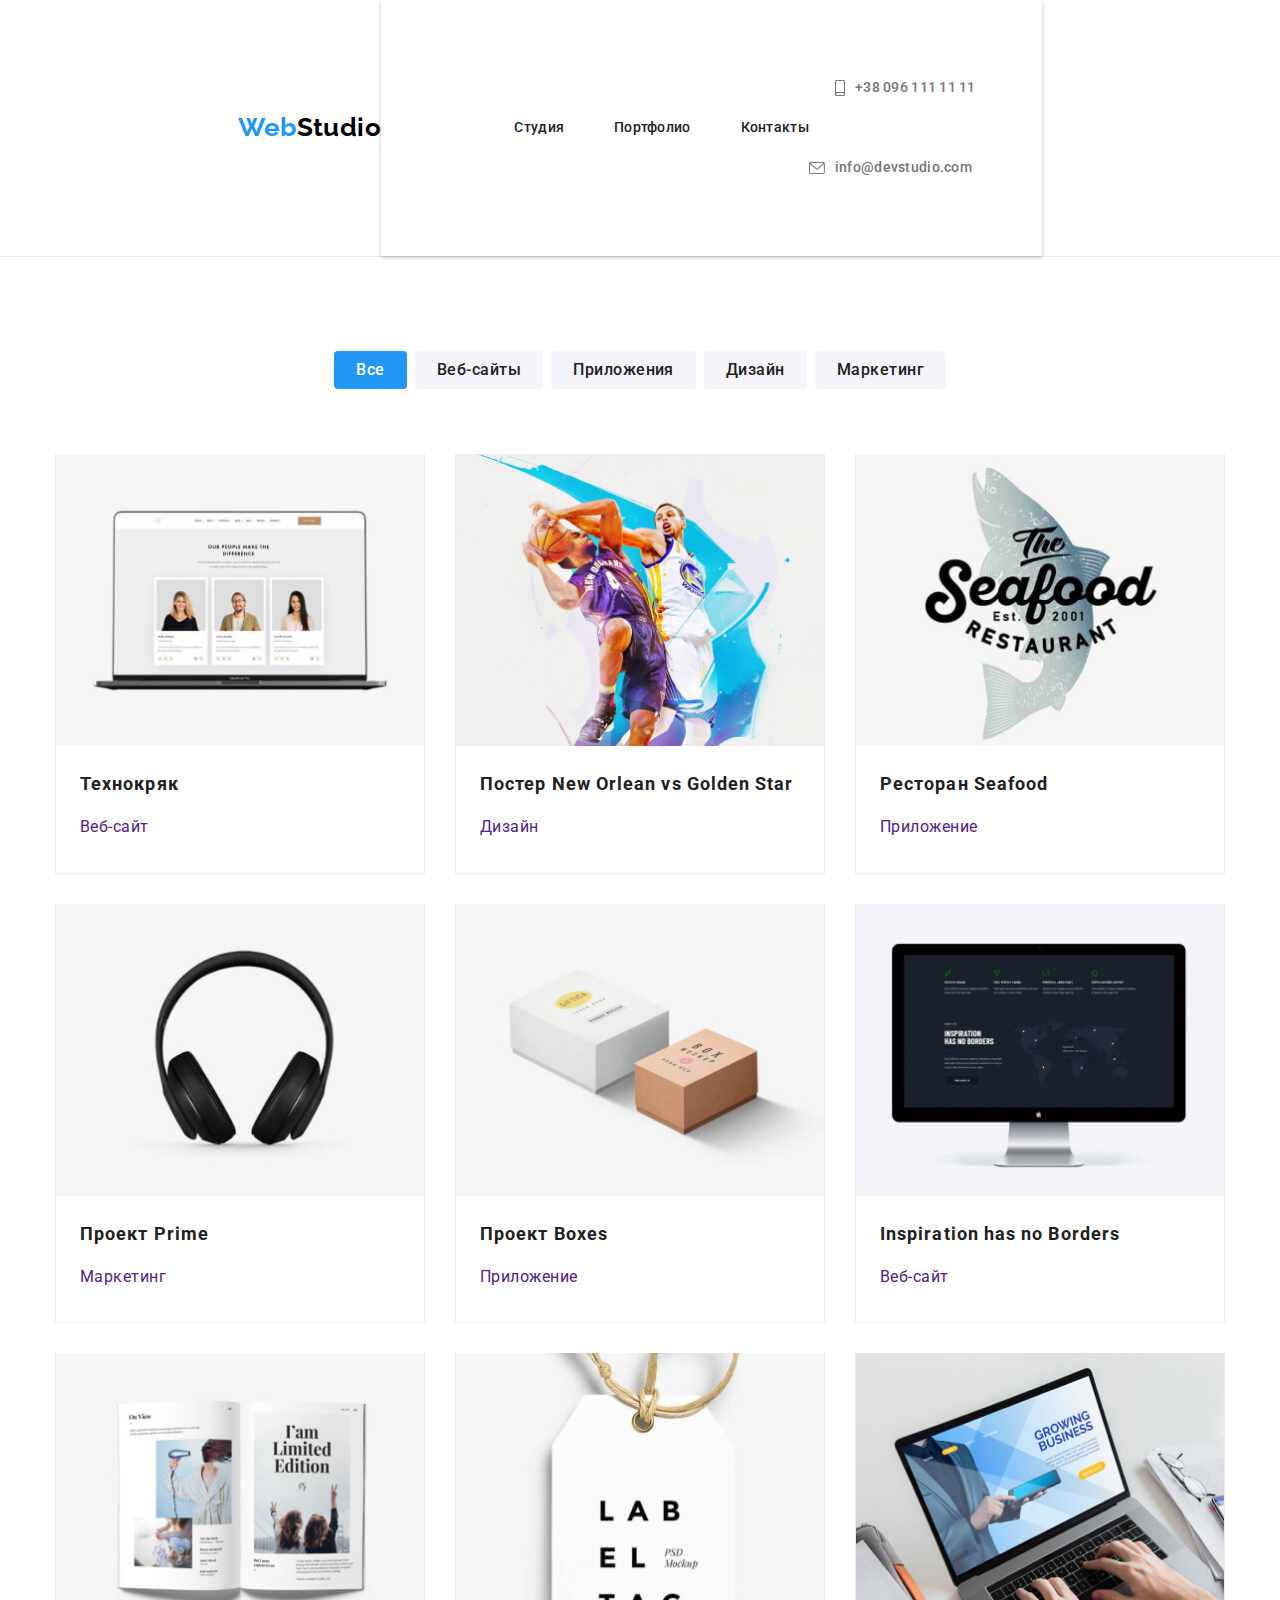
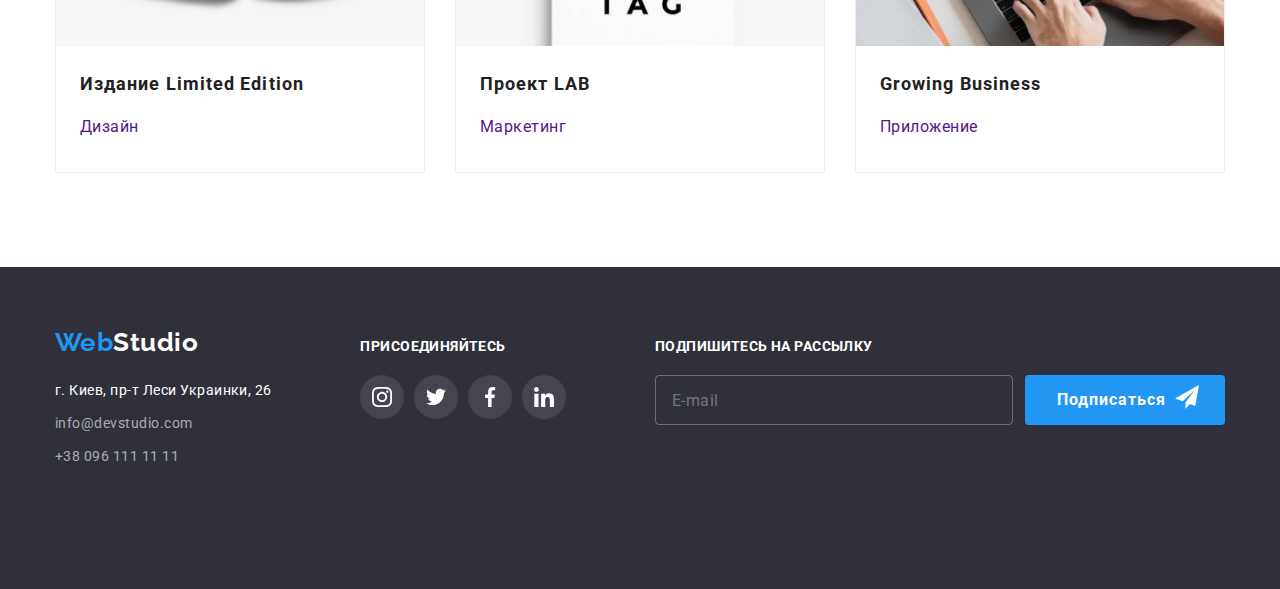
==== commit c92a5b81: "Почти финал д/з 8" ====
--- a/portfolio.html
+++ b/portfolio.html
@@ -25,44 +25,121 @@
           <a href="./index.html" class="logo header__logo"
             >Web<span class="logo__accent">Studio</span>
           </a>
-          <ul class="header__site-nav list">
-            <li class="item">
-              <a href="./index.html" class="link header__nav-top">Студия</a>
-            </li>
-            <li class="item">
-              <a
-                href="./portfolio.html"
-                class="link header__nav-top header__current"
-                >Портфолио</a
-              >
-            </li>
-            <li class="item">
-              <a href="" class="link header__nav-top">Контакты</a>
-            </li>
-          </ul>
+
+          <button
+            type="button"
+            class="mobile__button"
+            aria-expanded="false"
+            aria-controls="mobile-menu"
+            data-menu-button
+          >
+            <svg
+              width="40"
+              height="40"
+              aria-label="Переключатель мобильного меню"
+            >
+              <use
+                class="mobile__button-close"
+                href="./images/icons/symbol-defs.svg#icon-acloseblack18dp"
+              ></use>
+              <use
+                class="mobile__button-menu"
+                href="./images/icons/symbol-defs.svg#icon-amenu40px"
+              ></use>
+            </svg>
+          </button>
+
+          <div class="mobile-menu" id="mobile-menu" data-menu>
+            <div class="mobile__navigation">
+              <ul class="header__site-nav list">
+                <li class="item">
+                  <a
+                    href="./index.html"
+                    class="link header__current header__nav-top"
+                    >Студия</a
+                  >
+                </li>
+                <li class="item">
+                  <a href="./portfolio.html" class="link header__nav-top"
+                    >Портфолио</a
+                  >
+                </li>
+                <li class="item">
+                  <a href="" class="link header__nav-top">Контакты</a>
+                </li>
+              </ul>
+            </div>
+
+            <div class="mobile__contacts">
+              <ul class="header__contacts list header__contacts--wrap">
+                <li class="item header__contacts-link">
+                  <a
+                    href="mailto:info@devstudio.com"
+                    class="link header__nav-top header__nav--mail"
+                  >
+                    <svg class="header--mail">
+                      <use
+                        href="./images/icons/symbol-defs.svg#icon-envelopehover"
+                      ></use>
+                    </svg>
+                    info@devstudio.com
+                  </a>
+                </li>
+                <li class="item header__contacts-link">
+                  <a
+                    href="tel:+380961111111"
+                    class="link header__nav-top header__nav--phone"
+                  >
+                    <svg class="header--phone">
+                      <use
+                        href="./images/icons/symbol-defs.svg#icon-smartphone"
+                      ></use>
+                    </svg>
+                    +38 096 111 11 11</a
+                  >
+                </li>
+              </ul>
+            </div>
+            <ul class="mobile__socials">
+              <li class="list mobile__socials-item">
+                <a
+                  href=""
+                  class="mobile__socials-link"
+                  target="_blank"
+                  rel="noopener noreferrer"
+                  >Instagram</a
+                >
+              </li>
+              <li class="list mobile__socials-item">
+                <a
+                  href=""
+                  class="mobile__socials-link"
+                  target="_blank"
+                  rel="noopener noreferrer"
+                  >Twitter</a
+                >
+              </li>
+              <li class="list mobile__socials-item">
+                <a
+                  href=""
+                  class="mobile__socials-link"
+                  target="_blank"
+                  rel="noopener noreferrer"
+                  >Facebook</a
+                >
+              </li>
+              <li class="list mobile__socials-item">
+                <a
+                  href=""
+                  class="mobile__socials-link"
+                  target="_blank"
+                  rel="noopener noreferrer"
+                  >LinkedIn</a
+                >
+              </li>
+            </ul>
+          </div>
         </nav>
-        <ul class="header__contacts list">
-          <li class="item header__contacts-link">
-            <a href="mailto:info@devstudio.com" class="link header__nav-top">
-              <svg class="header--mail">
-                <use
-                  href="./images/icons/symbol-defs.svg#icon-envelopehover"
-                ></use>
-              </svg>
-              info@devstudio.com
-            </a>
-          </li>
-          <li class="item header__contacts-link">
-            <a href="tel:+380961111111" class="link header__nav-top">
-              <svg class="header--phone">
-                <use
-                  href="./images/icons/symbol-defs.svg#icon-smartphone"
-                ></use>
-              </svg>
-              +38 096 111 11 11</a
-            >
-          </li>
-        </ul>
       </div>
     </header>
 
@@ -121,11 +198,63 @@
               <div class="projects__content">
                 <a href="" class="projects__link--decoration">
                   <div class="projects__card">
-                    <img
-                      src="./images/tekhno.jpg"
-                      alt="Сайт клиентов"
-                      width="370"
-                    />
+                    <picture>
+                      <source
+                        srcset="
+                          ./images/adapt/desktop/portfolio/portfolio1.webp    1x,
+                          ./images/adapt/desktop/portfolio/portfolio1@2x.webp 2x
+                        "
+                        media="(min-width:1200px)"
+                        type="image/jwebp"
+                      />
+                      <source
+                        srcset="
+                          ./images/adapt/tablet/portfolio/portfolio1.webp    1x,
+                          ./images/adapt/tablet/portfolio/portfolio1@2x.webp 2x
+                        "
+                        media="(min-width:768px)"
+                        type="image/jwebp"
+                      />
+                      <source
+                        srcset="
+                          ./images/adapt/mobile/portfolio/portfolio1.webp    1x,
+                          ./images/adapt/mobile/portfolio/portfolio1@2x.webp 2x
+                        "
+                        media="(min-width:767.98px)"
+                        type="image/jwebp"
+                      />
+                      <source
+                        srcset="
+                          ./images/adapt/desktop/portfolio/portfolio1.jpg    1x,
+                          ./images/adapt/desktop/portfolio/portfolio1@2x.jpg 2x
+                        "
+                        media="(min-width:1200px)"
+                        type="image/jpeg"
+                      />
+                      <source
+                        srcset="
+                          ./images/adapt/tablet/portfolio/portfolio1.jpg    1x,
+                          ./images/adapt/tablet/portfolio/portfolio1@2x.jpg 2x
+                        "
+                        media="(min-width:768px)"
+                        type="image/jpeg"
+                      />
+                      <source
+                        srcset="
+                          ./images/adapt/mobile/portfolio/portfolio1.jpg    1x,
+                          ./images/adapt/mobile/portfolio/portfolio1@2x.jpg 2x
+                        "
+                        media="(min-width:767.98px)"
+                        type="image/jpeg"
+                      />
+                      <img
+                        src="./images/adapt/mobile/portfolio/portfolio1.jpg"
+                        alt="Сайт клиентов"
+                        width="450"
+                        height="294"
+                      />
+                    </picture>
+
                     <div class="projects__description">
                       <p class="projects__paragraph">
                         Технокряк это современная площадка распространения
@@ -146,11 +275,63 @@
               <div class="projects__content">
                 <a href="" class="projects__link--decoration">
                   <div class="projects__card">
-                    <img
-                      src="./images/orlean.jpg"
-                      alt="Баскетболисты в прыжке"
-                      width="370"
-                    />
+                    <picture>
+                      <source
+                        srcset="
+                          ./images/adapt/desktop/portfolio/portfolio2.webp    1x,
+                          ./images/adapt/desktop/portfolio/portfolio2@2x.webp 2x
+                        "
+                        media="(min-width:1200px)"
+                        type="image/jwebp"
+                      />
+                      <source
+                        srcset="
+                          ./images/adapt/tablet/portfolio/portfolio2.webp    1x,
+                          ./images/adapt/tablet/portfolio/portfolio2@2x.webp 2x
+                        "
+                        media="(min-width:768px)"
+                        type="image/jwebp"
+                      />
+                      <source
+                        srcset="
+                          ./images/adapt/mobile/portfolio/portfolio2.webp    1x,
+                          ./images/adapt/mobile/portfolio/portfolio2@2x.webp 2x
+                        "
+                        media="(min-width:767.98px)"
+                        type="image/jwebp"
+                      />
+                      <source
+                        srcset="
+                          ./images/adapt/desktop/portfolio/portfolio2.jpg    1x,
+                          ./images/adapt/desktop/portfolio/portfolio2@2x.jpg 2x
+                        "
+                        media="(min-width:1200px)"
+                        type="image/jpeg"
+                      />
+                      <source
+                        srcset="
+                          ./images/adapt/tablet/portfolio/portfolio2.jpg    1x,
+                          ./images/adapt/tablet/portfolio/portfolio2@2x.jpg 2x
+                        "
+                        media="(min-width:768px)"
+                        type="image/jpeg"
+                      />
+                      <source
+                        srcset="
+                          ./images/adapt/mobile/portfolio/portfolio2.jpg    1x,
+                          ./images/adapt/mobile/portfolio/portfolio2@2x.jpg 2x
+                        "
+                        media="(min-width:767.98px)"
+                        type="image/jpeg"
+                      />
+                      <img
+                        src="./images/orlean.jpg"
+                        alt="Баскетболисты в прыжке"
+                        width="450"
+                        height="294"
+                      />
+                    </picture>
+
                     <div class="projects__description">
                       <p class="projects__paragraph">
                         Технокряк это современная площадка распространения
@@ -173,11 +354,63 @@
               <div class="projects__content">
                 <a href="" class="projects__link--decoration">
                   <div class="projects__card">
-                    <img
-                      src="./images/seafood.jpg"
-                      alt="Логотип ресторана"
-                      width="370"
-                    />
+                    <picture>
+                      <source
+                        srcset="
+                          ./images/adapt/desktop/portfolio/portfolio3.webp    1x,
+                          ./images/adapt/desktop/portfolio/portfolio3@2x.webp 2x
+                        "
+                        media="(min-width:1200px)"
+                        type="image/jwebp"
+                      />
+                      <source
+                        srcset="
+                          ./images/adapt/tablet/portfolio/portfolio3.webp    1x,
+                          ./images/adapt/tablet/portfolio/portfolio3@2x.webp 2x
+                        "
+                        media="(min-width:768px)"
+                        type="image/jwebp"
+                      />
+                      <source
+                        srcset="
+                          ./images/adapt/mobile/portfolio/portfolio3.webp    1x,
+                          ./images/adapt/mobile/portfolio/portfolio3@2x.webp 2x
+                        "
+                        media="(min-width:767.98px)"
+                        type="image/jwebp"
+                      />
+                      <source
+                        srcset="
+                          ./images/adapt/desktop/portfolio/portfolio3.jpg    1x,
+                          ./images/adapt/desktop/portfolio/portfolio3@2x.jpg 2x
+                        "
+                        media="(min-width:1200px)"
+                        type="image/jpeg"
+                      />
+                      <source
+                        srcset="
+                          ./images/adapt/tablet/portfolio/portfolio3.jpg    1x,
+                          ./images/adapt/tablet/portfolio/portfolio3@2x.jpg 2x
+                        "
+                        media="(min-width:768px)"
+                        type="image/jpeg"
+                      />
+                      <source
+                        srcset="
+                          ./images/adapt/mobile/portfolio/portfolio3.jpg    1x,
+                          ./images/adapt/mobile/portfolio/portfolio3@2x.jpg 2x
+                        "
+                        media="(min-width:767.98px)"
+                        type="image/jpeg"
+                      />
+                      <img
+                        src="./images/seafood.jpg"
+                        alt="Логотип ресторана"
+                        width="450"
+                        height="294"
+                      />
+                    </picture>
+
                     <div class="projects__description">
                       <p class="projects__paragraph">
                         Технокряк это современная площадка распространения
@@ -200,7 +433,63 @@
               <div class="projects__content">
                 <a href="" class="projects__link--decoration">
                   <div class="projects__card">
-                    <img src="./images/prime.jpg" alt="Наушники" width="370" />
+                    <picture>
+                      <source
+                        srcset="
+                          ./images/adapt/desktop/portfolio/portfolio4.webp    1x,
+                          ./images/adapt/desktop/portfolio/portfolio4@2x.webp 2x
+                        "
+                        media="(min-width:1200px)"
+                        type="image/jwebp"
+                      />
+                      <source
+                        srcset="
+                          ./images/adapt/tablet/portfolio/portfolio4.webp    1x,
+                          ./images/adapt/tablet/portfolio/portfolio4@2x.webp 2x
+                        "
+                        media="(min-width:768px)"
+                        type="image/jwebp"
+                      />
+                      <source
+                        srcset="
+                          ./images/adapt/mobile/portfolio/portfolio4.webp    1x,
+                          ./images/adapt/mobile/portfolio/portfolio4@2x.webp 2x
+                        "
+                        media="(min-width:767.98px)"
+                        type="image/jwebp"
+                      />
+                      <source
+                        srcset="
+                          ./images/adapt/desktop/portfolio/portfolio4.jpg    1x,
+                          ./images/adapt/desktop/portfolio/portfolio4@2x.jpg 2x
+                        "
+                        media="(min-width:1200px)"
+                        type="image/jpeg"
+                      />
+                      <source
+                        srcset="
+                          ./images/adapt/tablet/portfolio/portfolio4.jpg    1x,
+                          ./images/adapt/tablet/portfolio/portfolio4@2x.jpg 2x
+                        "
+                        media="(min-width:768px)"
+                        type="image/jpeg"
+                      />
+                      <source
+                        srcset="
+                          ./images/adapt/mobile/portfolio/portfolio4.jpg    1x,
+                          ./images/adapt/mobile/portfolio/portfolio4@2x.jpg 2x
+                        "
+                        media="(min-width:767.98px)"
+                        type="image/jpeg"
+                      />
+                      <img
+                        src="./images/prime.jpg"
+                        alt="Наушники"
+                        width="450"
+                        height="294"
+                      />
+                    </picture>
+
                     <div class="projects__description">
                       <p class="projects__paragraph">
                         Технокряк это современная площадка распространения
@@ -223,11 +512,63 @@
               <div class="projects__content">
                 <a href="" class="projects__link--decoration">
                   <div class="projects__card">
-                    <img
-                      src="./images/boxes.jpg"
-                      alt="Коробочки на белом фоне"
-                      width="370"
-                    />
+                    <picture>
+                      <source
+                        srcset="
+                          ./images/adapt/desktop/portfolio/portfolio5.webp    1x,
+                          ./images/adapt/desktop/portfolio/portfolio5@2x.webp 2x
+                        "
+                        media="(min-width:1200px)"
+                        type="image/jwebp"
+                      />
+                      <source
+                        srcset="
+                          ./images/adapt/tablet/portfolio/portfolio5.webp    1x,
+                          ./images/adapt/tablet/portfolio/portfolio5@2x.webp 2x
+                        "
+                        media="(min-width:768px)"
+                        type="image/jwebp"
+                      />
+                      <source
+                        srcset="
+                          ./images/adapt/mobile/portfolio/portfolio5.webp    1x,
+                          ./images/adapt/mobile/portfolio/portfolio5@2x.webp 2x
+                        "
+                        media="(min-width:767.98px)"
+                        type="image/jwebp"
+                      />
+                      <source
+                        srcset="
+                          ./images/adapt/desktop/portfolio/portfolio5.jpg    1x,
+                          ./images/adapt/desktop/portfolio/portfolio5@2x.jpg 2x
+                        "
+                        media="(min-width:1200px)"
+                        type="image/jpeg"
+                      />
+                      <source
+                        srcset="
+                          ./images/adapt/tablet/portfolio/portfolio5.jpg    1x,
+                          ./images/adapt/tablet/portfolio/portfolio5@2x.jpg 2x
+                        "
+                        media="(min-width:768px)"
+                        type="image/jpeg"
+                      />
+                      <source
+                        srcset="
+                          ./images/adapt/mobile/portfolio/portfolio5.jpg    1x,
+                          ./images/adapt/mobile/portfolio/portfolio5@2x.jpg 2x
+                        "
+                        media="(min-width:767.98px)"
+                        type="image/jpeg"
+                      />
+                      <img
+                        src="./images/boxes.jpg"
+                        alt="Коробочки на белом фоне"
+                        width="450"
+                        height="294"
+                      />
+                    </picture>
+
                     <div class="projects__description">
                       <p class="projects__paragraph">
                         Технокряк это современная площадка распространения
@@ -250,11 +591,63 @@
               <div class="projects__content">
                 <a href="" class="projects__link--decoration">
                   <div class="projects__card">
-                    <img
-                      src="./images/inspiration.jpg"
-                      alt="Страница сайта на темном фоне"
-                      width="370"
-                    />
+                    <picture>
+                      <source
+                        srcset="
+                          ./images/adapt/desktop/portfolio/portfolio6.webp    1x,
+                          ./images/adapt/desktop/portfolio/portfolio6@2x.webp 2x
+                        "
+                        media="(min-width:1200px)"
+                        type="image/jwebp"
+                      />
+                      <source
+                        srcset="
+                          ./images/adapt/tablet/portfolio/portfolio6.webp    1x,
+                          ./images/adapt/tablet/portfolio/portfolio6@2x.webp 2x
+                        "
+                        media="(min-width:768px)"
+                        type="image/jwebp"
+                      />
+                      <source
+                        srcset="
+                          ./images/adapt/mobile/portfolio/portfolio6.webp    1x,
+                          ./images/adapt/mobile/portfolio/portfolio6@2x.webp 2x
+                        "
+                        media="(min-width:767.98px)"
+                        type="image/jwebp"
+                      />
+                      <source
+                        srcset="
+                          ./images/adapt/desktop/portfolio/portfolio6.jpg    1x,
+                          ./images/adapt/desktop/portfolio/portfolio6@2x.jpg 2x
+                        "
+                        media="(min-width:1200px)"
+                        type="image/jpeg"
+                      />
+                      <source
+                        srcset="
+                          ./images/adapt/tablet/portfolio/portfolio6.jpg    1x,
+                          ./images/adapt/tablet/portfolio/portfolio6@2x.jpg 2x
+                        "
+                        media="(min-width:768px)"
+                        type="image/jpeg"
+                      />
+                      <source
+                        srcset="
+                          ./images/adapt/mobile/portfolio/portfolio6.jpg    1x,
+                          ./images/adapt/mobile/portfolio/portfolio6@2x.jpg 2x
+                        "
+                        media="(min-width:767.98px)"
+                        type="image/jpeg"
+                      />
+                      <img
+                        src="./images/inspiration.jpg"
+                        alt="Страница сайта на темном фоне"
+                        width="450"
+                        height="294"
+                      />
+                    </picture>
+
                     <div class="projects__description">
                       <p class="projects__paragraph">
                         Технокряк это современная площадка распространения
@@ -277,11 +670,63 @@
               <div class="projects__content">
                 <a href="" class="projects__link--decoration">
                   <div class="projects__card">
-                    <img
-                      src="./images/limited.jpg"
-                      alt="Развертка книги"
-                      width="370"
-                    />
+                    <picture>
+                      <source
+                        srcset="
+                          ./images/adapt/desktop/portfolio/portfolio7.webp    1x,
+                          ./images/adapt/desktop/portfolio/portfolio7@2x.webp 2x
+                        "
+                        media="(min-width:1200px)"
+                        type="image/jwebp"
+                      />
+                      <source
+                        srcset="
+                          ./images/adapt/tablet/portfolio/portfolio7.webp    1x,
+                          ./images/adapt/tablet/portfolio/portfolio7@2x.webp 2x
+                        "
+                        media="(min-width:768px)"
+                        type="image/jwebp"
+                      />
+                      <source
+                        srcset="
+                          ./images/adapt/mobile/portfolio/portfolio7.webp    1x,
+                          ./images/adapt/mobile/portfolio/portfolio7@2x.webp 2x
+                        "
+                        media="(min-width:767.98px)"
+                        type="image/jwebp"
+                      />
+                      <source
+                        srcset="
+                          ./images/adapt/desktop/portfolio/portfolio7.jpg    1x,
+                          ./images/adapt/desktop/portfolio/portfolio7@2x.jpg 2x
+                        "
+                        media="(min-width:1200px)"
+                        type="image/jpeg"
+                      />
+                      <source
+                        srcset="
+                          ./images/adapt/tablet/portfolio/portfolio7.jpg    1x,
+                          ./images/adapt/tablet/portfolio/portfolio7@2x.jpg 2x
+                        "
+                        media="(min-width:768px)"
+                        type="image/jpeg"
+                      />
+                      <source
+                        srcset="
+                          ./images/adapt/mobile/portfolio/portfolio7.jpg    1x,
+                          ./images/adapt/mobile/portfolio/portfolio7@2x.jpg 2x
+                        "
+                        media="(min-width:767.98px)"
+                        type="image/jpeg"
+                      />
+                      <img
+                        src="./images/limited.jpg"
+                        alt="Развертка книги"
+                        width="450"
+                        height="294"
+                      />
+                    </picture>
+
                     <div class="projects__description">
                       <p class="projects__paragraph">
                         Технокряк это современная площадка распространения
@@ -304,7 +749,63 @@
               <div class="projects__content">
                 <a href="" class="projects__link--decoration">
                   <div class="projects__card">
-                    <img src="./images/lab.jpg" alt="Бирка" width="370" />
+                    <picture>
+                      <source
+                        srcset="
+                          ./images/adapt/desktop/portfolio/portfolio8.webp    1x,
+                          ./images/adapt/desktop/portfolio/portfolio8@2x.webp 2x
+                        "
+                        media="(min-width:1200px)"
+                        type="image/jwebp"
+                      />
+                      <source
+                        srcset="
+                          ./images/adapt/tablet/portfolio/portfolio8.webp    1x,
+                          ./images/adapt/tablet/portfolio/portfolio8@2x.webp 2x
+                        "
+                        media="(min-width:768px)"
+                        type="image/jwebp"
+                      />
+                      <source
+                        srcset="
+                          ./images/adapt/mobile/portfolio/portfolio8.webp    1x,
+                          ./images/adapt/mobile/portfolio/portfolio8@2x.webp 2x
+                        "
+                        media="(min-width:767.98px)"
+                        type="image/jwebp"
+                      />
+                      <source
+                        srcset="
+                          ./images/adapt/desktop/portfolio/portfolio8.jpg    1x,
+                          ./images/adapt/desktop/portfolio/portfolio8@2x.jpg 2x
+                        "
+                        media="(min-width:1200px)"
+                        type="image/jpeg"
+                      />
+                      <source
+                        srcset="
+                          ./images/adapt/tablet/portfolio/portfolio8.jpg    1x,
+                          ./images/adapt/tablet/portfolio/portfolio8@2x.jpg 2x
+                        "
+                        media="(min-width:768px)"
+                        type="image/jpeg"
+                      />
+                      <source
+                        srcset="
+                          ./images/adapt/mobile/portfolio/portfolio8.jpg    1x,
+                          ./images/adapt/mobile/portfolio/portfolio8@2x.jpg 2x
+                        "
+                        media="(min-width:767.98px)"
+                        type="image/jpeg"
+                      />
+                      <img
+                        src="./images/lab.jpg"
+                        alt="Бирка"
+                        width="450"
+                        height="294"
+                      />
+                    </picture>
+
                     <div class="projects__description">
                       <p class="projects__paragraph">
                         Технокряк это современная площадка распространения
@@ -325,11 +826,63 @@
               <div class="projects__content">
                 <a href="" class="projects__link--decoration">
                   <div class="projects__card">
-                    <img
-                      src="./images/growing.jpg"
-                      alt="Открытый ноутбук с приложением"
-                      width="370"
-                    />
+                    <picture>
+                      <source
+                        srcset="
+                          ./images/adapt/desktop/portfolio/portfolio9.webp    1x,
+                          ./images/adapt/desktop/portfolio/portfolio9@2x.webp 2x
+                        "
+                        media="(min-width:1200px)"
+                        type="image/jwebp"
+                      />
+                      <source
+                        srcset="
+                          ./images/adapt/tablet/portfolio/portfolio9.webp    1x,
+                          ./images/adapt/tablet/portfolio/portfolio9@2x.webp 2x
+                        "
+                        media="(min-width:768px)"
+                        type="image/jwebp"
+                      />
+                      <source
+                        srcset="
+                          ./images/adapt/mobile/portfolio/portfolio9.webp    1x,
+                          ./images/adapt/mobile/portfolio/portfolio9@2x.webp 2x
+                        "
+                        media="(min-width:767.98px)"
+                        type="image/jwebp"
+                      />
+                      <source
+                        srcset="
+                          ./images/adapt/desktop/portfolio/portfolio9.jpg    1x,
+                          ./images/adapt/desktop/portfolio/portfolio9@2x.jpg 2x
+                        "
+                        media="(min-width:1200px)"
+                        type="image/jpeg"
+                      />
+                      <source
+                        srcset="
+                          ./images/adapt/tablet/portfolio/portfolio9.jpg    1x,
+                          ./images/adapt/tablet/portfolio/portfolio9@2x.jpg 2x
+                        "
+                        media="(min-width:768px)"
+                        type="image/jpeg"
+                      />
+                      <source
+                        srcset="
+                          ./images/adapt/mobile/portfolio/portfolio9.jpg    1x,
+                          ./images/adapt/mobile/portfolio/portfolio9@2x.jpg 2x
+                        "
+                        media="(min-width:767.98px)"
+                        type="image/jpeg"
+                      />
+                      <img
+                        src="./images/growing.jpg"
+                        alt="Открытый ноутбук с приложением"
+                        width="450"
+                        height="294"
+                      />
+                    </picture>
+
                     <div class="projects__description">
                       <p class="projects__paragraph">
                         Технокряк это современная площадка распространения
--- a/css/main.min.css
+++ b/css/main.min.css
@@ -1,2 +1,2 @@
-:root{--primary-text-color: #757575;--section-title-color: #212121;--accent-color: #2196f3;--button-text-color: #ffffff;--dark-accent-color: #000000;--white-accent-color: #ffffff;--link-text-color: #757575;--features-bcg-cl: #f5f4fa;--features-icon-cl: rgba(245, 244, 250, 1);--socials-icons-fill: rgba(175, 177, 184, 1);--footer-radius-bcg: rgba(255, 255, 255, 0.1);--footer-rgba-cl: rgba(255, 255, 255, 0.6);--grey-bcg-cl: #c4c4c4;--button-bcg-cl: #f5f4fa;--team-bcg-cl: #f5f4fa;--dark-bcg-cl: #2f303a;--works-bcg-cl: rgba(47, 48, 58, 0.8);--clients-company-border: rgba(175, 177, 184, 1);--clients-company-cl: #afb1b8;--clients-company-hover: rgba(33, 150, 243, 1);--main-current-cl: rgba(33, 150, 243, 1);--border-main-cl: rgba(236, 236, 236, 1);--overlay-gradient-color: rgba(47, 48, 58, 0.4);--backdrop-color: rgba(0, 0, 0, 0.2);--modal-color: #ffffff;--form-icon-close: rgba(33, 33, 33, 1);--animation: 250ms cubic-bezier(0.4, 0, 0.2, 1)}.header__site-nav .link:hover,.header__site-nav .link:focus,.header__contacts .link:hover,.header__contacts .link:focus,.footer__contacts--color:hover,.footer__contacts--color:focus{color:var(--accent-color)}html{box-sizing:border-box}*,*::before,*::after{box-sizing:inherit;outline:1px solid red}body{color:var(--primary-text-color);font-family:Roboto, sans-serif;letter-spacing:0.03em}img{display:block;width:100%;height:auto}.link{padding-top:32px;padding-bottom:32px;transition:color var(--animation)}.link:not(:last-child){padding-left:50px;padding-right:50px}.list{list-style:none;padding:0;margin:0}.visually-hidden{position:absolute !important;clip:rect(1px 1px 1px 1px);clip:rect(1px, 1px, 1px, 1px);padding:0 !important;border:0 !important;height:1px !important;width:1px !important;overflow:hidden}.title{margin-bottom:10px}.container{width:100%;padding-left:15px;padding-right:15px}@media screen and (min-width: 480px){.container{max-width:480px;margin-left:auto;margin-right:auto;background-color:royalblue}}@media screen and (min-width: 768px){.container{max-width:768px;background-color:teal}}@media screen and (min-width: 1200px){.container{max-width:1200px;background-color:yellow}}.logo{font-family:Raleway, sans-serif;font-weight:700;font-size:26px;line-height:1.19;text-decoration:none}.logo{color:var(--accent-color)}.logo__accent{color:var(--dark-accent-color)}.socials-icons{display:flex;align-items:center;justify-content:center;padding:0;margin-top:16px}.socials-icons-item{margin-right:10px}.socials-icons-item:last-child{margin-right:0}.socials-icons-link{display:flex;align-items:center;justify-content:center;width:44px;height:44px}.socials-icons-link:hover,.socials-icons-link:focus{border-radius:50%;background-color:var(--accent-color)}.socials-icons-svg{width:20px;height:20px;fill:var(--socials-icons-fill)}.socials-icons-link:hover .socials-icons-svg,.socials-icons-link:focus .socials-icons-svg{fill:var(--white-accent-color);background-color:var(--accent-color);transition:background-color var(--animation),fill var(--animation)}.list .socials-icons-item{margin-bottom:0}.backdrop{position:fixed;top:0;left:0;width:100%;height:100%;overflow-y:scroll;background-color:var(--backdrop-color);opacity:1;transition:opacity var(--animation)}.backdrop.is-hidden{opacity:0;pointer-events:none}.modal{position:absolute;top:50%;left:50%;max-width:450px;min-height:609px;transform:translate(-50%, -50%) scale(1);background-color:var(--modal-color);padding:40px 30px;box-shadow:0px 1px 3px rgba(0,0,0,0.12),0px 1px 1px rgba(0,0,0,0.14),0px 2px 1px rgba(0,0,0,0.2);border-radius:4px}@media screen and (min-width: 1200px){.modal{max-width:528px;min-height:581px}}.modal--close{position:absolute;top:15px;right:15px;display:flex;justify-content:center;align-items:center;min-width:30px;height:30px;padding:0;background-color:var(--modal-color);border-radius:50%;border:1px solid rgba(0,0,0,0.1);cursor:pointer;outline:none;transition:border var(--animation)}.modal--close:hover,.modal--close:focus{fill:var(--main-current-cl);box-shadow:0px 1px 3px rgba(0,0,0,0.12),0px 1px 1px rgba(0,0,0,0.14),0px 2px 1px rgba(0,0,0,0.2)}.modal__icon{transition:fill var(--animation)}.modal--top{margin-top:0;margin-bottom:12px;font-weight:bold;font-size:20px;line-height:1.1;text-align:center;color:var(--section-title-color)}.modal--botom{display:flex;align-items:center;justify-content:center}.button{background-color:var(--accent-color)}.button:hover,.button:focus{color:var(--button-text-color);background-color:var(--accent-color);border:1px solid #000000;box-sizing:border-box;box-shadow:0px 3px 1px rgba(0,0,0,0.1),0px 1px 2px rgba(0,0,0,0.08),0px 2px 2px rgba(0,0,0,0.12);border-radius:4px;border:none}button{border-radius:4px;padding:10px 32px;border:none;color:var(--button-text-color);min-width:200px;text-align:center;transition:background-color var(--animation),color var(--animation),box-shadov var(--animation)}.button.primary{color:var(--button-text-color);letter-spacing:0.06em;font-weight:700;font-size:16px;line-height:1.87;background-color:var(--accent-color)}.pointer{cursor:pointer}.form{margin-left:auto;margin-right:auto}.form__field{display:flex;flex-direction:column;margin-bottom:10px;position:relative}.form-label{font-size:12px;line-height:1.17;letter-spacing:0.01em}.form__field label{margin-bottom:4px}.form__icon{position:absolute;top:50%;left:10px;display:inline-flex;fill:var(--form-icon-close);transition:fill var(--animation)}.form__input:focus ~ .form__icon{fill:var(--accent-color)}.form__input:focus-within{border:1px solid var(--accent-color)}.form__input{align-items:center;width:100%;height:40px;border:1px solid rgba(33,33,33,0.2);border-radius:4px;padding-left:42px;outline:none;transition:border var(--animation)}textarea{resize:none;margin-bottom:17px}.form__comment{padding:12px 16px;min-height:120px}.form__field input::placeholder{font-size:12px;line-height:1.17;letter-spacing:0.01em;color:rgba(117,117,117,0.5)}.checkbox__label{display:block;margin-bottom:30px;cursor:pointer;font-size:12px;line-height:1.17}@media screen and (min-width: 1200px){.checkbox__label{font-size:14px;line-height:1.71}}.checkbox__policy{font-size:12px;line-height:1.17;text-decoration-line:underline;color:var(--accent-color)}@media screen and (min-width: 1200px){.checkbox__policy{font-size:14px;line-height:1.71}}.checkbox__icon{display:inline-block;width:16px;height:15px;border:2px solid #212121}.checkbox--position{position:absolute !important;clip:rect(1px 1px 1px 1px);clip:rect(1px, 1px, 1px, 1px);padding:0 !important;border:0 !important;height:1px !important;width:1px !important;overflow:hidden}.checkbox--position:checked+.checkbox__icon{background-color:var(--accent-color);border-color:var(--accent-color);border-radius:2px;border:none;background-image:url("../images/icons/aiconcheck.svg");background-size:contain;background-origin:border-box}.form__button{display:inline-flex;width:200px;height:50px;font-size:16px;line-height:1.8;letter-spacing:0.06em;font-weight:700;padding:10px 55px;font-size:inherit;cursor:pointer;background-color:var(--accent-color);box-shadow:0px 4px 4px rgba(0,0,0,0.15)}.form__button:hover,.form__button:focus{background-color:#188ce8;box-shadow:0px 4px 4px rgba(0,0,0,0.15)}.header{border-bottom:1px solid var(--border-main-cl);position:relative}.header__nav{display:flex;align-items:center;justify-content:center}.header__site-nav{flex-wrap:wrap;justify-content:flex-start}@media screen and (min-width: 767px){.header__site-nav{display:flex;align-items:center}}@media screen and (min-width: 1199px){.header__site-nav{display:flex;align-items:center;justify-content:center;margin-left:93px}}.header__site-nav .list{display:flex;align-items:center}.header__current{text-decoration:none;color:currentColor;position:relative}.header__current::hover,.header__current::focus{color:var(--main-current-cl)}.header__current::after{display:none}@media screen and (min-width: 767px){.header__current::after{content:"";display:block;width:100%;height:4px;color:var(--main-current-cl);border-radius:2px;position:absolute;left:0;bottom:0;opacity:1;transition:opacity var(--animation)}}.header__logo{display:block;padding-top:24px;padding-bottom:25px;margin-right:auto}.header__nav-top{display:block}.header__nav--phone{font-size:34px;line-height:1.18;color:#2196f3}.header__nav--mail{font-size:24px;line-height:1.17}.header__site-nav .item:not(:last-child){margin-right:50px}.header__site-nav .link{color:var(--section-title-color);letter-spacing:0.02em;font-weight:500;font-size:40px;line-height:1.18;text-decoration:none}@media screen and (min-width: 767px){.header__site-nav .link{font-size:14px;line-height:1.14}}@media screen and (min-width: 1200px){.header__contacts{display:flex;flex-direction:column-reverse}}.header__contacts .link{color:var(--link-text-color);letter-spacing:0.02em;font-weight:500;text-decoration:none}@media screen and (min-width: 768px){.header__contacts .link{display:flex;align-items:center;justify-content:center;padding-top:32px;padding-bottom:32px;font-size:14px;line-height:1.14}}.header__contacts .item:not(:last-child){margin-right:30px}.header__contacts-link{color:var(--link-text-color)}.header__contacts-link:hover,.header__contacts-link:focus{fill:var(--accent-color)}.header--mail{display:none}@media screen and (min-width: 768px){.header--mail{display:inline-flex;align-items:center;text-decoration:none;width:16px;height:12px;margin-right:10px;cursor:pointer;background-size:contain;fill:currentColor}}.header--phone{display:none}@media screen and (min-width: 768px){.header--phone{display:inline-flex;align-items:center;text-decoration:none;cursor:pointer;width:10px;height:16px;margin-right:10px;background-size:contain;fill:currentColor}}.overlay{max-width:1600px;height:600px;margin-left:auto;margin-right:auto;padding-top:200px;padding-bottom:200px;background-image:linear-gradient(var(--overlay-gradient-color), var(--overlay-gradient-color)),url("../images/heroj.jpg");background-repeat:no-repeat;background-position:center;background-size:cover}@media screen and (max-width: 480px){.overlay{max-width:480px;height:400px}}@media screen and (max-width: 768px){.overlay{max-width:768px;height:400px}}@media screen and (max-width: 1200px){.overlay{max-width:1600px;height:600px}}.hero{background-color:var(--grey-bcg-cl);letter-spacing:0.06em;text-align:center}.hero__title{margin-top:0px;margin-bottom:30px;color:var(--white-accent-color);font-weight:900;font-size:44px;line-height:1.36;text-transform:uppercase}@media screen and (max-width: 1200px){.hero__title{font-size:44px;line-height:1.36}}@media screen and (max-width: 1199px){.hero__title{font-size:26px;line-height:1.62}}.mobile__button{display:inline-flex;margin-left:auto;padding:0;width:40px;height:40px;z-index:100;border:none;background-color:transparent;cursor:pointer;fill:var(--section-title-color)}@media screen and (min-width: 768px){.mobile__button{display:none}}.mobile__button::hover,.mobile__button::focus{fill:var(--accent-color);transition:fill var(--animation)}.mobile__button .mobile__button-close{display:none}.mobile__button.is-open .mobile__button-close{display:block}.mobile__button.is-open .mobile__button-menu{display:none}.mobile-menu{padding:48px 40px;background-color:var(--white-accent-color);box-shadow:0px 4px 8px rgba(0,0,0,0.04),0px 2px 4px rgba(0,0,0,0.08),0px 1px 3px rgba(0,0,0,0.16)}@media screen and (max-width: 767px){.mobile-menu{display:none;position:absolute;top:100%;left:0;width:100%;height:100vh;z-index:99}.mobile-menu.is-open{display:flex;flex-direction:column}}@media screen and (min-width: 768px){.mobile-menu{display:flex;align-items:center;justify-content:space-between}}.mobile__navigation{display:flex;flex-wrap:wrap;justify-content:flex-start}.section{padding-top:60px;padding-bottom:60px}@media screen and (min-width: 1200px){.section{padding-top:94px;padding-bottom:94px}}.section__title{margin-top:0;color:var(--section-title-color);font-weight:700;font-size:36px;line-height:1.17}.features{display:flex;flex-wrap:wrap;margin-left:-30px;margin-top:-30px}.features__item{margin-top:30px;margin-left:30px}@media screen and (min-width: 480px){.features__item{width:450px;flex-basis:100%}}@media screen and (min-width: 768px){.features__item{flex-basis:calc((100% - 2 * 30px) / 2);width:354px}}@media screen and (min-width: 1200px){.features__item{flex-basis:calc((100% - 4 * 30px) / 4);width:270px}}.features__svg{padding-top:25px;padding-bottom:25px;margin-bottom:30px;width:100%;height:auto;background-color:var(--features-bcg-cl);border-radius:4px;display:flex;justify-content:center;align-items:center}.features__icon{width:70px;height:70px;fill:var(--features-icon-cl);background-size:70px;background-repeat:no-repeat;background-position:center}.features__text{margin-top:30px}.section .features__title--color{margin-top:0px;margin-bottom:10px;text-align:center;color:var(--section-title-color);font-weight:700;font-size:14px;line-height:1.14;text-transform:uppercase}@media screen and (min-width: 768px){.section .features__title--color{text-align:left}}.section .features__specialty{margin-top:0px;margin-bottom:0px;font-size:14px;line-height:1.71}footer{background-color:var(--dark-bcg-cl);font-size:14px;line-height:1.71}.footer--padding{padding-top:60px;padding-bottom:60px}.footer__content{text-align:center}@media screen and (min-width: 768px){.footer__content{display:flex;flex-wrap:wrap;align-items:baseline;justify-content:space-around}}@media screen and (min-width: 1200px){.footer__content{text-align:left;justify-content:space-between}}.footer__content--margin{margin-bottom:60px;justify-content:center}.footer__socials{display:block;align-items:center;justify-content:left;margin-bottom:60px}.footer__socials-icons{margin:0}.footer--radius{background-color:var(--footer-radius-bcg);border-radius:50%}.footer__title{font-weight:bold;font-size:14px;line-height:1.14;letter-spacing:0.03em;text-transform:uppercase;margin-top:0;margin-bottom:20px;color:var(--white-accent-color)}.footer__socials-icons--color{fill:var(--white-accent-color)}.footer__list--top{margin-top:20px}.footer__address--margin:not(:last-child){margin-bottom:9px}.footer__location--decor{margin-top:0;margin-bottom:0;color:var(--white-accent-color);font-style:normal}.footer__contacts--color{font-style:normal;color:var(--footer-rgba-cl);text-decoration:none;transition:color var(--animation)}.footer__address--color{color:var(--white-accent-color)}@media screen and (min-width: 768px){.footer-subscribe--center{margin-right:auto;margin-left:auto}}@media screen and (min-width: 1200px){.footer-subscribe--center{margin:0}}.footer__label{display:flex;flex-wrap:wrap;justify-content:center;position:relative}.footer__mail{padding:15px 16px;margin-bottom:20px;width:100%;height:50px;background-color:inherit;border:1px solid rgba(255,255,255,0.3);box-sizing:border-box;border-radius:4px;font-size:16px;line-height:1.25px;letter-spacing:0.03em;color:var(--footer-rgba-cl)}@media screen and (min-width: 768px){.footer__mail{margin-bottom:0}}@media screen and (min-width: 1200px){.footer__mail{margin-right:12px;width:358px}}.footer__mail:hover,.footer__mail:focus-within{border:1px solid #2196f3}.footer__mail input::placeholder{color:var(--footer-rgba-cl)}.footer__icon{position:absolute;bottom:15px;left:270px;fill:var(--button-text-color)}@media screen and (min-width: 1200px){.footer__icon{top:10px;left:520px}}.footer__btn{width:200px;height:50px;font-weight:bold;font-size:16px;line-height:1.87;display:flex;align-items:center;text-align:center;letter-spacing:0.06em;cursor:pointer;color:var(--button-text-color)}.team{text-align:center;background-color:var(--team-bcg-cl)}.team__master{display:flex;flex-wrap:wrap;text-align:center;font-weight:500;font-size:16px;line-height:1.19;margin-left:-30px;margin-top:-30px}.team__master-post{text-align:center;font-size:16px;line-height:1.19;margin-top:10px;margin-bottom:0}.team__border{width:100%;text-align:center;margin-top:30px;margin-left:30px;box-shadow:0px 1px 3px rgba(0,0,0,0.12),0px 1px 1px rgba(0,0,0,0.14),0px 2px 1px rgba(0,0,0,0.2);border-radius:0px 0px 4px 4px;border-top:transparent;background-color:var(--white-accent-color)}@media screen and (min-width: 480px){.team__border{width:450px}}@media screen and (min-width: 768px){.team__border{flex-basis:calc((100% - 2 * 30px) / 2);width:354px}}@media screen and (min-width: 1200px){.team__border{flex-basis:calc((100% - 4 * 30px) / 4)}}.team__border:last-child{margin-bottom:0px}.team__text--padding{padding-top:30px;padding-right:32px;padding-bottom:30px;padding-left:32px}.team__text--center{text-align:center;color:var(--section-title-color)}.flex-item{display:flex;flex-wrap:wrap;margin-top:0;margin-bottom:0;margin-left:auto;margin-right:auto}.flex-item:not(:last-child){margin-right:30px}.works--top{padding-top:0}@media screen and (max-width: 1199px){.works--top{display:none}}.works__title{text-align:center;margin-bottom:50px}.works__thumb{position:relative}.works__caption{position:absolute;display:flex;align-items:center;justify-content:center;bottom:0;width:370px;height:70px;font-weight:bold;font-size:14px;line-height:1.14;text-align:center;letter-spacing:0.03em;text-transform:uppercase;color:var(--white-accent-color);background-color:var(--works-bcg-cl)}.works__text{margin:0}.clients{display:flex;text-align:center;justify-content:center;margin-bottom:30px}@media screen and (min-width: 1200px){.clients{margin-bottom:50px}}.clients__list{display:flex;flex-wrap:wrap;padding-left:0;margin-left:-30px;margin-top:-30px;margin-bottom:0}.clients__company{margin-top:30px;margin-left:30px;width:210px;flex-basis:calc((100% - 2 * 30px) / 2)}@media screen and (min-width: 768px){.clients__company{width:226px;flex-basis:calc((100% - 3 * 30px) / 3)}}@media screen and (min-width: 1200px){.clients__company{width:170px;flex-basis:calc((100% - 6 * 30px) / 6)}}.clients__img{display:block;align-items:center;justify-content:center;text-align:center;border-radius:4px;border:1px solid var(--clients-company-border);cursor:pointer;color:var(--clients-company-cl);transition:color var(--animation),border var(--animation)}.clients__img:hover,.clients__img:focus{color:var(--clients-company-hover);border:1px solid var(--clients-company-hover)}.clients__svg{display:inline-flex;justify-content:center;align-items:center;width:106px;height:60px;fill:currentColor;transition:background-color var(--animation)}.clients__svg:hover,.clients__svg:focus{fill:var(--clients-company-hover)}.filters{flex-wrap:wrap;justify-content:flex-start}.filters--main{color:var(--section-title-color);background-color:var(--button-bcg-cl);font-family:inherit;font-weight:500;font-size:16px;line-height:1.62;letter-spacing:0.03em;transition:background-color var(--animation),color var(--animation),box-shadov var(--animation)}.filters__list .filters__button-all{color:var(--button-text-color);background-color:var(--accent-color)}.filters__pointer{margin-bottom:15px;border-radius:4px;padding:6px 22px;min-width:73px;text-align:center}.filters__button{display:flex;flex-wrap:wrap;justify-content:start;align-items:center;margin-top:0;margin-bottom:40px}@media screen and (min-width: 768px){.filters__button{justify-content:center;margin-bottom:30px}}@media screen and (min-width: 1200px){.filters__button{margin-bottom:50px}}.filters__list{margin-right:8px}.filters__list:last-child{margin-right:0}.section .projects__caption{margin-bottom:4px;font-size:18px;line-height:2;letter-spacing:0.06em}.projects{display:flex;flex-wrap:wrap;margin-left:-30px;margin-top:-30px}.projects__card{position:relative;overflow:hidden}.projects__card:hover .projects__description{opacity:1;transform:translateY(0)}.projects__description{position:absolute;display:flex;align-items:center;bottom:0px;left:0px;width:100%;height:100%;padding-left:24px;padding-right:24px;overflow:hidden;font-size:18px;line-height:1.56;color:var(--white-accent-color);background-color:rgba(33,150,243,0.9);opacity:0;transform:translateY(100%);transition:transform var(--animation)}.projects__paragraph{margin:0}.projects__content{flex-wrap:wrap;flex-basis:100%}.projects__text{padding-top:20px;padding-right:24px;padding-bottom:20px;padding-left:24px;text-decoration:none}.projects__items{display:flex;width:100%;margin-top:30px;margin-left:30px;border:1px solid #eee;border-top:transparent}@media screen and (min-width: 768px){.projects__items{flex-basis:calc((100% - 2 * 30px) / 2)}}@media screen and (min-width: 1200px){.projects__items{flex-basis:calc((100% - 3 * 30px) / 3)}}.projects__link--decoration{display:flex;flex-direction:column;text-decoration:none;transition:box-shadow var(--animation)}.projects__link--decoration:hover,.projects__link--decoration:focus{background:#ffffff;border:1px solid #eeeeee;box-sizing:border-box;box-shadow:0px 1px 1px rgba(0,0,0,0.12),0px 4px 4px rgba(0,0,0,0.06),1px 4px 6px rgba(0,0,0,0.16)}.projects__items:nth-child(3n){margin-right:0}.projects__items:nth-last-child(-n+3){margin-bottom:0}
+:root{--primary-text-color: #757575;--section-title-color: #212121;--accent-color: #2196f3;--button-text-color: #ffffff;--dark-accent-color: #000000;--white-accent-color: #ffffff;--link-text-color: #757575;--features-bcg-cl: #f5f4fa;--features-icon-cl: rgba(245, 244, 250, 1);--socials-icons-fill: rgba(175, 177, 184, 1);--footer-radius-bcg: rgba(255, 255, 255, 0.1);--footer-rgba-cl: rgba(255, 255, 255, 0.6);--grey-bcg-cl: #c4c4c4;--button-bcg-cl: #f5f4fa;--team-bcg-cl: #f5f4fa;--dark-bcg-cl: #2f303a;--works-bcg-cl: rgba(47, 48, 58, 0.8);--clients-company-border: rgba(175, 177, 184, 1);--clients-company-cl: #afb1b8;--clients-company-hover: rgba(33, 150, 243, 1);--main-current-cl: rgba(33, 150, 243, 1);--border-main-cl: rgba(236, 236, 236, 1);--overlay-gradient-color: rgba(47, 48, 58, 0.4);--backdrop-color: rgba(0, 0, 0, 0.2);--modal-color: #ffffff;--form-icon-close: rgba(33, 33, 33, 1);--animation: 250ms cubic-bezier(0.4, 0, 0.2, 1)}.header__site-nav .link:hover,.header__site-nav .link:focus,.header__contacts .link:hover,.header__contacts .link:focus,.footer__contacts--color:hover,.footer__contacts--color:focus{color:var(--accent-color)}html{box-sizing:border-box}*,*::before,*::after{box-sizing:inherit}body{color:var(--primary-text-color);font-family:Roboto, sans-serif;letter-spacing:0.03em}img{display:block;width:100%;height:auto}.link{padding-top:32px;padding-bottom:32px;transition:color var(--animation)}.link:not(:last-child){padding-left:50px;padding-right:50px}.list{list-style:none;padding:0;margin:0}.visually-hidden{position:absolute !important;clip:rect(1px 1px 1px 1px);clip:rect(1px, 1px, 1px, 1px);padding:0 !important;border:0 !important;height:1px !important;width:1px !important;overflow:hidden}.title{margin-bottom:10px}.container{width:100%;padding-left:15px;padding-right:15px}@media screen and (min-width: 480px){.container{max-width:480px;margin-left:auto;margin-right:auto}}@media screen and (min-width: 768px){.container{max-width:768px}}@media screen and (min-width: 1200px){.container{max-width:1200px}}.logo{font-family:Raleway, sans-serif;font-weight:700;font-size:26px;line-height:1.19;text-decoration:none}.logo{color:var(--accent-color)}.logo__accent{color:var(--dark-accent-color)}.socials-icons{display:flex;align-items:center;justify-content:center;padding:0;margin-top:16px}.socials-icons-item{margin-right:10px}.socials-icons-item:last-child{margin-right:0}.socials-icons-link{display:flex;align-items:center;justify-content:center;width:44px;height:44px}.socials-icons-link:hover,.socials-icons-link:focus{border-radius:50%;background-color:var(--accent-color)}.socials-icons-svg{width:20px;height:20px;fill:var(--socials-icons-fill)}.socials-icons-link:hover .socials-icons-svg,.socials-icons-link:focus .socials-icons-svg{fill:var(--white-accent-color);background-color:var(--accent-color);transition:background-color var(--animation),fill var(--animation)}.list .socials-icons-item{margin-bottom:0}.backdrop{position:fixed;top:0;left:0;width:100%;height:100%;overflow-y:scroll;background-color:var(--backdrop-color);opacity:1;transition:opacity var(--animation)}.backdrop.is-hidden{opacity:0;pointer-events:none}.modal{position:absolute;top:50%;left:50%;max-width:450px;min-height:609px;transform:translate(-50%, -50%) scale(1);background-color:var(--modal-color);padding:40px 30px;box-shadow:0px 1px 3px rgba(0,0,0,0.12),0px 1px 1px rgba(0,0,0,0.14),0px 2px 1px rgba(0,0,0,0.2);border-radius:4px}@media screen and (min-width: 1200px){.modal{max-width:528px;min-height:581px}}.modal--close{position:absolute;top:15px;right:15px;display:flex;justify-content:center;align-items:center;min-width:30px;height:30px;padding:0;background-color:var(--modal-color);border-radius:50%;border:1px solid rgba(0,0,0,0.1);cursor:pointer;outline:none;transition:border var(--animation)}.modal--close:hover,.modal--close:focus{fill:var(--main-current-cl);box-shadow:0px 1px 3px rgba(0,0,0,0.12),0px 1px 1px rgba(0,0,0,0.14),0px 2px 1px rgba(0,0,0,0.2)}.modal__icon{transition:fill var(--animation)}.modal--top{margin-top:0;margin-bottom:12px;font-weight:bold;font-size:20px;line-height:1.1;text-align:center;color:var(--section-title-color)}.modal--botom{display:flex;align-items:center;justify-content:center}.button{background-color:var(--accent-color)}.button:hover,.button:focus{color:var(--button-text-color);background-color:var(--accent-color);border:1px solid #000000;box-sizing:border-box;box-shadow:0px 3px 1px rgba(0,0,0,0.1),0px 1px 2px rgba(0,0,0,0.08),0px 2px 2px rgba(0,0,0,0.12);border-radius:4px;border:none}button{border-radius:4px;padding:10px 32px;border:none;color:var(--button-text-color);min-width:200px;text-align:center;transition:background-color var(--animation),color var(--animation),box-shadov var(--animation)}.button.primary{color:var(--button-text-color);letter-spacing:0.06em;font-weight:700;font-size:16px;line-height:1.87;background-color:var(--accent-color)}.pointer{cursor:pointer}.form{margin-left:auto;margin-right:auto}.form__field{display:flex;flex-direction:column;margin-bottom:10px;position:relative}.form-label{font-size:12px;line-height:1.17;letter-spacing:0.01em}.form__field label{margin-bottom:4px}.form__icon{position:absolute;top:50%;left:10px;display:inline-flex;fill:var(--form-icon-close);transition:fill var(--animation)}.form__input:focus ~ .form__icon{fill:var(--accent-color)}.form__input:focus-within{border:1px solid var(--accent-color)}.form__input{align-items:center;width:100%;height:40px;border:1px solid rgba(33,33,33,0.2);border-radius:4px;padding-left:42px;outline:none;transition:border var(--animation)}textarea{resize:none;margin-bottom:17px}.form__comment{padding:12px 16px;min-height:120px}.form__field input::placeholder{font-size:12px;line-height:1.17;letter-spacing:0.01em;color:rgba(117,117,117,0.5)}.checkbox__label{display:block;margin-bottom:30px;cursor:pointer;font-size:12px;line-height:1.17}@media screen and (min-width: 1200px){.checkbox__label{font-size:14px;line-height:1.71}}.checkbox__policy{font-size:12px;line-height:1.17;text-decoration-line:underline;color:var(--accent-color)}@media screen and (min-width: 1200px){.checkbox__policy{font-size:14px;line-height:1.71}}.checkbox__icon{display:inline-block;width:16px;height:15px;border:2px solid #212121}.checkbox--position{position:absolute !important;clip:rect(1px 1px 1px 1px);clip:rect(1px, 1px, 1px, 1px);padding:0 !important;border:0 !important;height:1px !important;width:1px !important;overflow:hidden}.checkbox--position:checked+.checkbox__icon{background-color:var(--accent-color);border-color:var(--accent-color);border-radius:2px;border:none;background-image:url("../images/icons/aiconcheck.svg");background-size:contain;background-origin:border-box}.form__button{display:inline-flex;width:200px;height:50px;font-size:16px;line-height:1.8;letter-spacing:0.06em;font-weight:700;padding:10px 55px;font-size:inherit;cursor:pointer;background-color:var(--accent-color);box-shadow:0px 4px 4px rgba(0,0,0,0.15)}.form__button:hover,.form__button:focus{background-color:#188ce8;box-shadow:0px 4px 4px rgba(0,0,0,0.15)}.header{border-bottom:1px solid var(--border-main-cl);position:relative}.header__nav{display:flex;align-items:center;justify-content:center}.header__site-nav{flex-wrap:wrap;justify-content:flex-start}@media screen and (min-width: 767px){.header__site-nav{display:flex;align-items:center}}@media screen and (min-width: 1199px){.header__site-nav{display:flex;align-items:center;justify-content:center;margin-left:93px}}.header__site-nav .list{display:flex;align-items:center}.header__current{text-decoration:none;color:currentColor;position:relative}.header__current::hover,.header__current::focus{color:var(--main-current-cl)}.header__current::after{display:none}@media screen and (min-width: 767px){.header__current::after{content:"";display:block;width:100%;height:4px;color:var(--main-current-cl);border-radius:2px;position:absolute;left:0;bottom:0;opacity:1;transition:opacity var(--animation)}}.header__logo{display:block;padding-top:24px;padding-bottom:25px;margin-right:auto}.header__nav-top{display:block}.header__nav--phone{font-size:34px;line-height:1.18;color:#2196f3}.header__nav--mail{font-size:24px;line-height:1.17}.header__site-nav .item:not(:last-child){margin-right:50px}.header__site-nav .link{color:var(--section-title-color);letter-spacing:0.02em;font-weight:500;font-size:40px;line-height:1.18;text-decoration:none}@media screen and (min-width: 767px){.header__site-nav .link{font-size:14px;line-height:1.14}}@media screen and (min-width: 1200px){.header__contacts{display:flex;flex-direction:column-reverse}}.header__contacts .link{color:var(--link-text-color);letter-spacing:0.02em;font-weight:500;text-decoration:none}@media screen and (min-width: 768px){.header__contacts .link{display:flex;align-items:center;justify-content:center;padding-top:32px;padding-bottom:32px;font-size:14px;line-height:1.14}}.header__contacts .item:not(:last-child){margin-right:30px}.header__contacts-link{color:var(--link-text-color)}.header__contacts-link:hover,.header__contacts-link:focus{fill:var(--accent-color)}.header--mail{display:none}@media screen and (min-width: 768px){.header--mail{display:inline-flex;align-items:center;text-decoration:none;width:16px;height:12px;margin-right:10px;cursor:pointer;background-size:contain;fill:currentColor}}.header--phone{display:none}@media screen and (min-width: 768px){.header--phone{display:inline-flex;align-items:center;text-decoration:none;cursor:pointer;width:10px;height:16px;margin-right:10px;background-size:contain;fill:currentColor}}.overlay{max-width:1600px;height:600px;margin-left:auto;margin-right:auto;padding-top:200px;padding-bottom:200px;background-image:linear-gradient(var(--overlay-gradient-color), var(--overlay-gradient-color)),url("../images/heroj.jpg");background-repeat:no-repeat;background-position:center;background-size:cover}@media screen and (max-width: 480px){.overlay{max-width:480px;height:400px}}@media screen and (max-width: 768px){.overlay{max-width:768px;height:400px}}@media screen and (max-width: 1200px){.overlay{max-width:1600px;height:600px}}.hero{background-color:var(--grey-bcg-cl);letter-spacing:0.06em;text-align:center}.hero__title{margin-top:0px;margin-bottom:30px;color:var(--white-accent-color);font-weight:900;font-size:44px;line-height:1.36;text-transform:uppercase}@media screen and (max-width: 1200px){.hero__title{font-size:44px;line-height:1.36}}@media screen and (max-width: 1199px){.hero__title{font-size:26px;line-height:1.62}}.mobile__button{display:inline-flex;flex-direction:row-reverse;margin-left:auto;padding:0;width:40px;height:40px;z-index:100;border:none;background-color:transparent;cursor:pointer;fill:var(--section-title-color)}@media screen and (min-width: 768px){.mobile__button{display:none}}.mobile__button::hover,.mobile__button::focus{fill:var(--accent-color);transition:fill var(--animation)}.mobile__button .mobile__button-close{display:none}.mobile__button.is-open .mobile__button-close{display:block}.mobile__button.is-open .mobile__button-menu{display:none}.mobile-menu{overflow-y:scroll;padding:48px 40px;background-color:var(--white-accent-color);box-shadow:0px 4px 8px rgba(0,0,0,0.04),0px 2px 4px rgba(0,0,0,0.08),0px 1px 3px rgba(0,0,0,0.16)}@media screen and (max-width: 767px){.mobile-menu{display:none;position:fixed;top:0;right:0;width:100%;height:100vh;z-index:99}}@media screen and (max-width: 767px){.mobile-menu.is-open{display:flex;flex-direction:column}}@media screen and (min-width: 768px){.mobile-menu{display:flex;align-items:center;justify-content:space-between}}.mobile__navigation{display:flex;flex-wrap:wrap;justify-content:flex-start}.mobile__socials{display:flex;padding-left:0}@media screen and (min-width: 768px){.mobile__socials{display:none}}.mobile__socials-item:not(:last-child){margin-right:10px;border-right:1px solid rgba(33,33,33,0.2)}.mobile__socials-link{margin-right:10px;font-size:18px;line-height:1.22;letter-spacing:0.02em;text-decoration:none;cursor:pointer;color:var(--accent-color)}.section{padding-top:60px;padding-bottom:60px}@media screen and (min-width: 1200px){.section{padding-top:94px;padding-bottom:94px}}.section__title{margin-top:0;color:var(--section-title-color);font-weight:700;font-size:36px;line-height:1.17}.features{display:flex;flex-wrap:wrap;margin-left:-30px;margin-top:-30px}.features__item{margin-top:30px;margin-left:30px}@media screen and (min-width: 480px){.features__item{width:450px;flex-basis:100%}}@media screen and (min-width: 768px){.features__item{flex-basis:calc((100% - 2 * 30px) / 2);width:354px}}@media screen and (min-width: 1200px){.features__item{flex-basis:calc((100% - 4 * 30px) / 4);width:270px}}.features__svg{padding-top:25px;padding-bottom:25px;margin-bottom:30px;width:100%;height:auto;background-color:var(--features-bcg-cl);border-radius:4px;display:flex;justify-content:center;align-items:center}.features__icon{width:70px;height:70px;fill:var(--features-icon-cl);background-size:70px;background-repeat:no-repeat;background-position:center}.features__text{margin-top:30px}.section .features__title--color{margin-top:0px;margin-bottom:10px;text-align:center;color:var(--section-title-color);font-weight:700;font-size:14px;line-height:1.14;text-transform:uppercase}@media screen and (min-width: 768px){.section .features__title--color{text-align:left}}.section .features__specialty{margin-top:0px;margin-bottom:0px;font-size:14px;line-height:1.71}footer{background-color:var(--dark-bcg-cl);font-size:14px;line-height:1.71}.footer--padding{padding-top:60px;padding-bottom:60px}.footer__content{text-align:center}@media screen and (min-width: 768px){.footer__content{display:flex;flex-wrap:wrap;align-items:baseline;justify-content:space-around}}@media screen and (min-width: 1200px){.footer__content{text-align:left;justify-content:space-between}}.footer__content--margin{margin-bottom:60px;justify-content:center}.footer__socials{display:block;align-items:center;justify-content:left;margin-bottom:60px}.footer__socials-icons{margin:0}.footer--radius{background-color:var(--footer-radius-bcg);border-radius:50%}.footer__title{font-weight:bold;font-size:14px;line-height:1.14;letter-spacing:0.03em;text-transform:uppercase;margin-top:0;margin-bottom:20px;color:var(--white-accent-color)}.footer__socials-icons--color{fill:var(--white-accent-color)}.footer__list--top{margin-top:20px}.footer__address--margin:not(:last-child){margin-bottom:9px}.footer__location--decor{margin-top:0;margin-bottom:0;color:var(--white-accent-color);font-style:normal}.footer__contacts--color{font-style:normal;color:var(--footer-rgba-cl);text-decoration:none;transition:color var(--animation)}.footer__address--color{color:var(--white-accent-color)}@media screen and (min-width: 768px){.footer-subscribe--center{margin-right:auto;margin-left:auto}}@media screen and (min-width: 1200px){.footer-subscribe--center{margin:0}}.footer__label{display:flex;flex-wrap:wrap;justify-content:center;position:relative}.footer__mail{padding:15px 16px;margin-bottom:20px;width:100%;height:50px;background-color:inherit;border:1px solid rgba(255,255,255,0.3);box-sizing:border-box;border-radius:4px;font-size:16px;line-height:1.25px;letter-spacing:0.03em;color:var(--footer-rgba-cl)}@media screen and (min-width: 768px){.footer__mail{margin-bottom:0;margin-bottom:20px}}@media screen and (min-width: 1200px){.footer__mail{margin-right:12px;width:358px}}.footer__mail:hover,.footer__mail:focus-within{border:1px solid #2196f3}.footer__mail input::placeholder{color:var(--footer-rgba-cl)}.footer__icon{position:absolute;bottom:15px;left:270px;fill:var(--button-text-color)}@media screen and (min-width: 1200px){.footer__icon{top:10px;left:520px}}.footer__btn{width:200px;height:50px;font-weight:bold;font-size:16px;line-height:1.87;display:flex;align-items:center;text-align:center;letter-spacing:0.06em;cursor:pointer;color:var(--button-text-color)}.team{text-align:center;background-color:var(--team-bcg-cl)}.team__master{display:flex;flex-wrap:wrap;text-align:center;font-weight:500;font-size:16px;line-height:1.19;margin-left:-30px;margin-top:-30px}.team__master-post{text-align:center;font-size:16px;line-height:1.19;margin-top:10px;margin-bottom:0}.team__border{width:100%;text-align:center;margin-top:30px;margin-left:30px;box-shadow:0px 1px 3px rgba(0,0,0,0.12),0px 1px 1px rgba(0,0,0,0.14),0px 2px 1px rgba(0,0,0,0.2);border-radius:0px 0px 4px 4px;border-top:transparent;background-color:var(--white-accent-color)}@media screen and (min-width: 480px){.team__border{width:450px}}@media screen and (min-width: 768px){.team__border{flex-basis:calc((100% - 2 * 30px) / 2);width:354px}}@media screen and (min-width: 1200px){.team__border{flex-basis:calc((100% - 4 * 30px) / 4)}}.team__border:last-child{margin-bottom:0px}.team__text--padding{padding-top:30px;padding-right:32px;padding-bottom:30px;padding-left:32px}.team__text--center{text-align:center;color:var(--section-title-color)}.flex-item{display:flex;flex-wrap:wrap;margin-top:0;margin-bottom:0;margin-left:auto;margin-right:auto}.flex-item:not(:last-child){margin-right:30px}.works--top{padding-top:0}@media screen and (max-width: 1199px){.works--top{display:none}}.works__title{text-align:center;margin-bottom:50px}.works__thumb{position:relative}.works__caption{position:absolute;display:flex;align-items:center;justify-content:center;bottom:0;width:370px;height:70px;font-weight:bold;font-size:14px;line-height:1.14;text-align:center;letter-spacing:0.03em;text-transform:uppercase;color:var(--white-accent-color);background-color:var(--works-bcg-cl)}.works__text{margin:0}.clients{display:flex;text-align:center;justify-content:center;margin-bottom:30px}@media screen and (min-width: 1200px){.clients{margin-bottom:50px}}.clients__list{display:flex;flex-wrap:wrap;padding-left:0;margin-left:-30px;margin-top:-30px;margin-bottom:0}.clients__company{margin-top:30px;margin-left:30px;width:210px;flex-basis:calc((100% - 2 * 30px) / 2)}@media screen and (min-width: 768px){.clients__company{width:226px;flex-basis:calc((100% - 3 * 30px) / 3)}}@media screen and (min-width: 1200px){.clients__company{width:170px;flex-basis:calc((100% - 6 * 30px) / 6)}}.clients__img{display:block;align-items:center;justify-content:center;text-align:center;border-radius:4px;border:1px solid var(--clients-company-border);cursor:pointer;color:var(--clients-company-cl);transition:color var(--animation),border var(--animation)}.clients__img:hover,.clients__img:focus{color:var(--clients-company-hover);border:1px solid var(--clients-company-hover)}.clients__svg{display:inline-flex;justify-content:center;align-items:center;width:106px;height:60px;fill:currentColor;transition:background-color var(--animation)}.clients__svg:hover,.clients__svg:focus{fill:var(--clients-company-hover)}.filters{flex-wrap:wrap;justify-content:flex-start}.filters--main{color:var(--section-title-color);background-color:var(--button-bcg-cl);font-family:inherit;font-weight:500;font-size:16px;line-height:1.62;letter-spacing:0.03em;transition:background-color var(--animation),color var(--animation),box-shadov var(--animation)}.filters__list .filters__button-all{color:var(--button-text-color);background-color:var(--accent-color)}.filters__pointer{margin-bottom:15px;border-radius:4px;padding:6px 22px;min-width:73px;text-align:center}.filters__button{display:flex;flex-wrap:wrap;justify-content:start;align-items:center;margin-top:0;margin-bottom:40px}@media screen and (min-width: 768px){.filters__button{justify-content:center;margin-bottom:30px}}@media screen and (min-width: 1200px){.filters__button{margin-bottom:50px}}.filters__list{margin-right:8px}.filters__list:last-child{margin-right:0}.section .projects__caption{margin-bottom:4px;font-size:18px;line-height:2;letter-spacing:0.06em}.projects{display:flex;flex-wrap:wrap;margin-left:-30px;margin-top:-30px}.projects__card{position:relative;overflow:hidden}.projects__card:hover .projects__description{opacity:1;transform:translateY(0)}.projects__description{position:absolute;display:flex;align-items:center;bottom:0px;left:0px;width:100%;height:100%;padding-left:24px;padding-right:24px;overflow:hidden;font-size:18px;line-height:1.56;color:var(--white-accent-color);background-color:rgba(33,150,243,0.9);opacity:0;transform:translateY(100%);transition:transform var(--animation)}.projects__paragraph{margin:0}.projects__content{flex-wrap:wrap;flex-basis:100%}.projects__text{padding-top:20px;padding-right:24px;padding-bottom:20px;padding-left:24px;text-decoration:none}.projects__items{display:flex;width:100%;margin-top:30px;margin-left:30px;border:1px solid #eee;border-top:transparent}@media screen and (min-width: 768px){.projects__items{flex-basis:calc((100% - 2 * 30px) / 2)}}@media screen and (min-width: 1200px){.projects__items{flex-basis:calc((100% - 3 * 30px) / 3)}}.projects__link--decoration{display:flex;flex-direction:column;text-decoration:none;transition:box-shadow var(--animation)}.projects__link--decoration:hover,.projects__link--decoration:focus{background:#ffffff;border:1px solid #eeeeee;box-sizing:border-box;box-shadow:0px 1px 1px rgba(0,0,0,0.12),0px 4px 4px rgba(0,0,0,0.06),1px 4px 6px rgba(0,0,0,0.16)}.projects__items:nth-child(3n){margin-right:0}.projects__items:nth-last-child(-n+3){margin-bottom:0}
 /*# sourceMappingURL=main.min.css.map */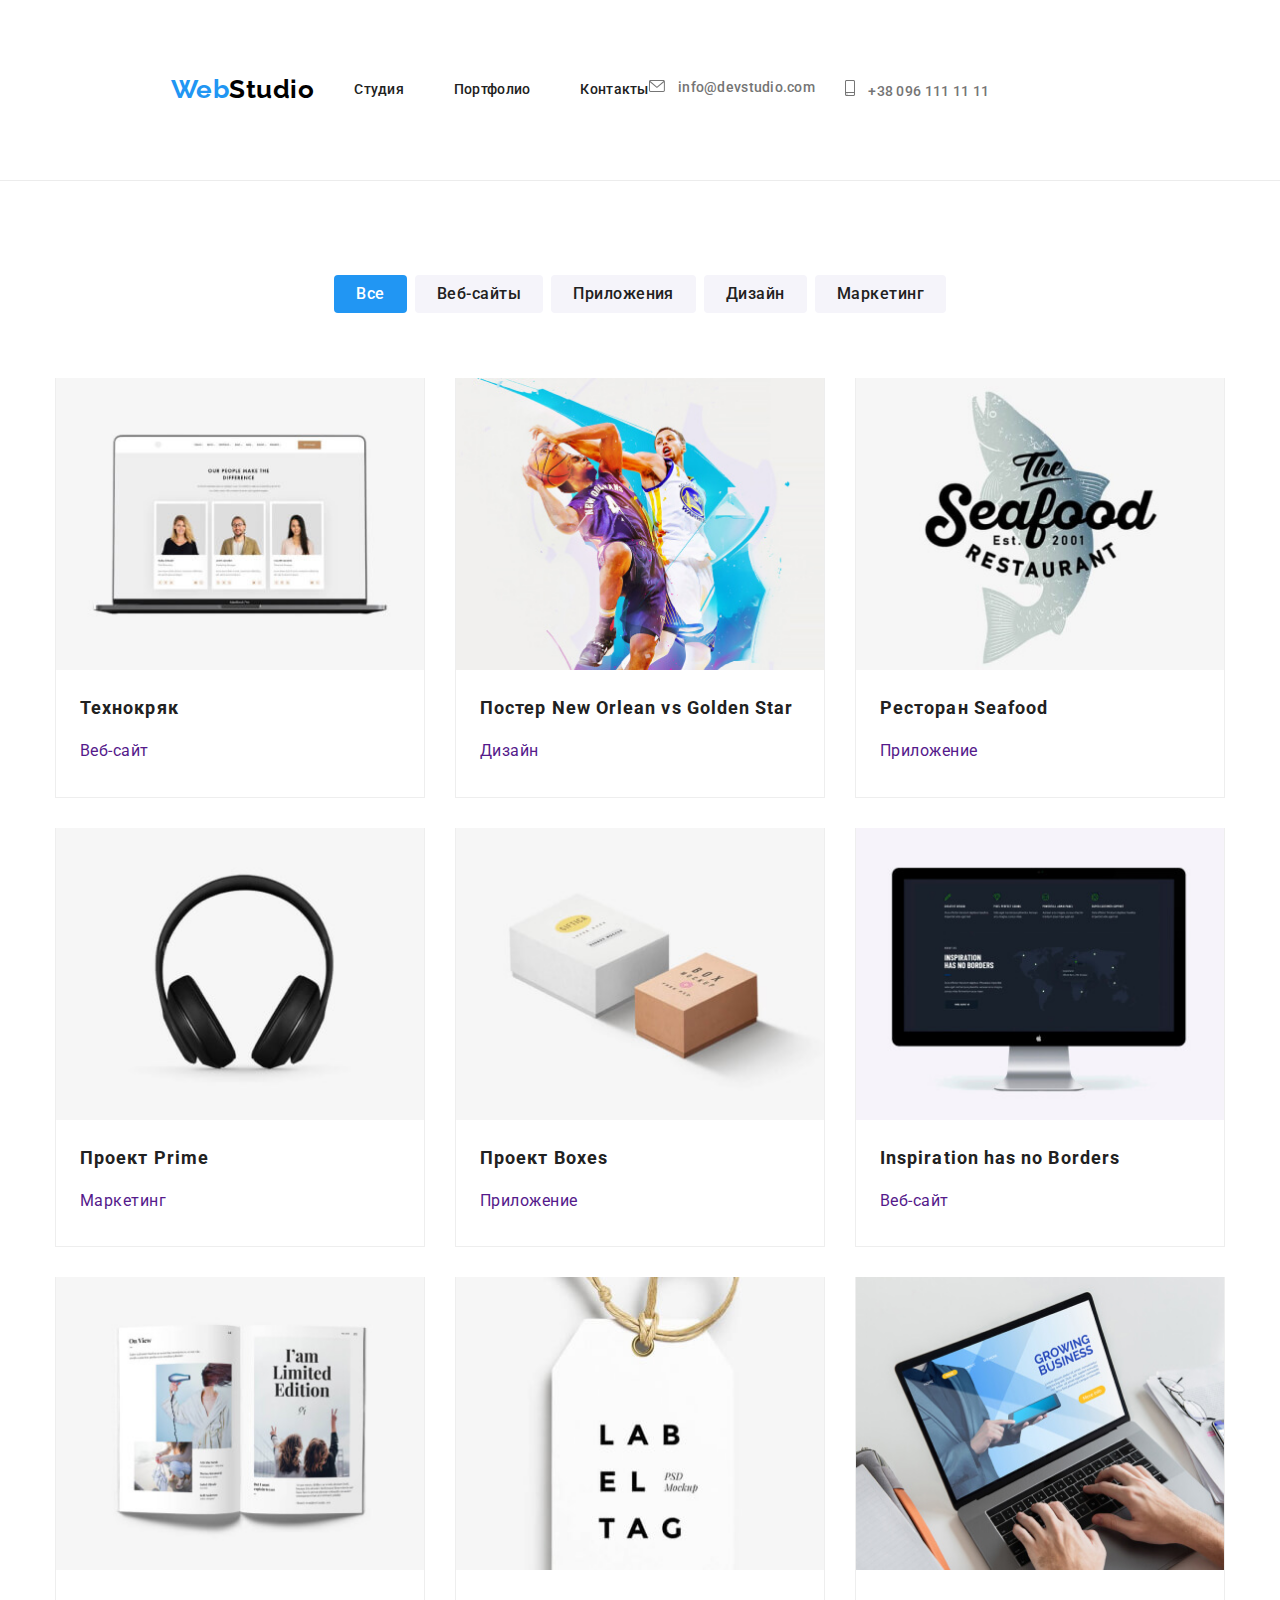
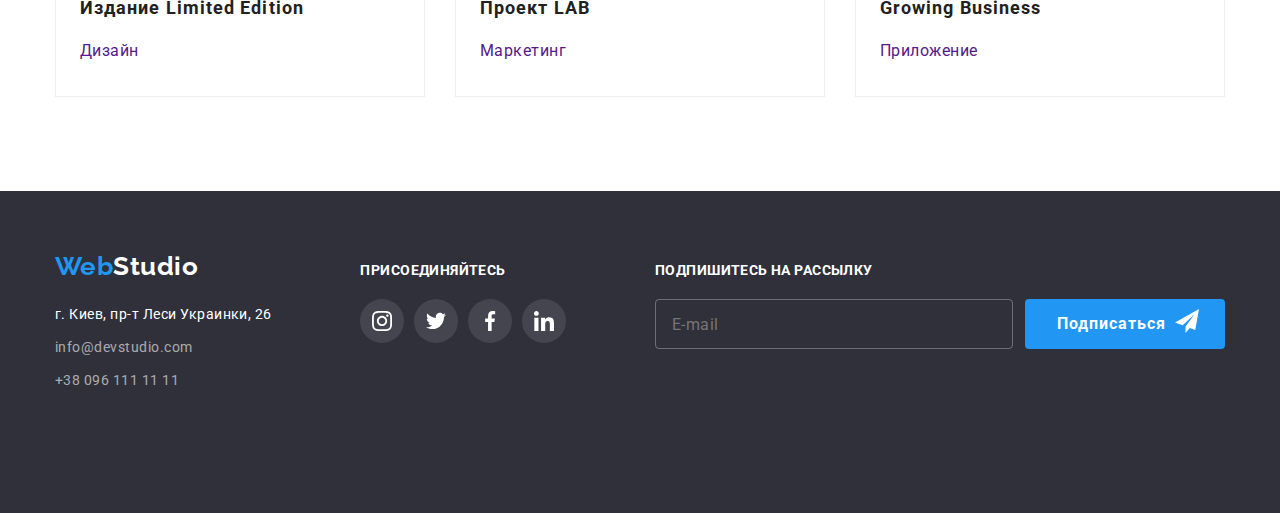
==== commit 20fe7c4d: "Попытка сделать хедер" ====
--- a/portfolio.html
+++ b/portfolio.html
@@ -71,7 +71,7 @@
             </div>
 
             <div class="mobile__contacts">
-              <ul class="header__contacts list header__contacts--wrap">
+              <ul class="header__contacts list">
                 <li class="item header__contacts-link">
                   <a
                     href="mailto:info@devstudio.com"
--- a/css/main.min.css
+++ b/css/main.min.css
@@ -1,2 +1,2 @@
-:root{--primary-text-color: #757575;--section-title-color: #212121;--accent-color: #2196f3;--button-text-color: #ffffff;--dark-accent-color: #000000;--white-accent-color: #ffffff;--link-text-color: #757575;--features-bcg-cl: #f5f4fa;--features-icon-cl: rgba(245, 244, 250, 1);--socials-icons-fill: rgba(175, 177, 184, 1);--footer-radius-bcg: rgba(255, 255, 255, 0.1);--footer-rgba-cl: rgba(255, 255, 255, 0.6);--grey-bcg-cl: #c4c4c4;--button-bcg-cl: #f5f4fa;--team-bcg-cl: #f5f4fa;--dark-bcg-cl: #2f303a;--works-bcg-cl: rgba(47, 48, 58, 0.8);--clients-company-border: rgba(175, 177, 184, 1);--clients-company-cl: #afb1b8;--clients-company-hover: rgba(33, 150, 243, 1);--main-current-cl: rgba(33, 150, 243, 1);--border-main-cl: rgba(236, 236, 236, 1);--overlay-gradient-color: rgba(47, 48, 58, 0.4);--backdrop-color: rgba(0, 0, 0, 0.2);--modal-color: #ffffff;--form-icon-close: rgba(33, 33, 33, 1);--animation: 250ms cubic-bezier(0.4, 0, 0.2, 1)}.header__site-nav .link:hover,.header__site-nav .link:focus,.header__contacts .link:hover,.header__contacts .link:focus,.footer__contacts--color:hover,.footer__contacts--color:focus{color:var(--accent-color)}html{box-sizing:border-box}*,*::before,*::after{box-sizing:inherit}body{color:var(--primary-text-color);font-family:Roboto, sans-serif;letter-spacing:0.03em}img{display:block;width:100%;height:auto}.link{padding-top:32px;padding-bottom:32px;transition:color var(--animation)}.link:not(:last-child){padding-left:50px;padding-right:50px}.list{list-style:none;padding:0;margin:0}.visually-hidden{position:absolute !important;clip:rect(1px 1px 1px 1px);clip:rect(1px, 1px, 1px, 1px);padding:0 !important;border:0 !important;height:1px !important;width:1px !important;overflow:hidden}.title{margin-bottom:10px}.container{width:100%;padding-left:15px;padding-right:15px}@media screen and (min-width: 480px){.container{max-width:480px;margin-left:auto;margin-right:auto}}@media screen and (min-width: 768px){.container{max-width:768px}}@media screen and (min-width: 1200px){.container{max-width:1200px}}.logo{font-family:Raleway, sans-serif;font-weight:700;font-size:26px;line-height:1.19;text-decoration:none}.logo{color:var(--accent-color)}.logo__accent{color:var(--dark-accent-color)}.socials-icons{display:flex;align-items:center;justify-content:center;padding:0;margin-top:16px}.socials-icons-item{margin-right:10px}.socials-icons-item:last-child{margin-right:0}.socials-icons-link{display:flex;align-items:center;justify-content:center;width:44px;height:44px}.socials-icons-link:hover,.socials-icons-link:focus{border-radius:50%;background-color:var(--accent-color)}.socials-icons-svg{width:20px;height:20px;fill:var(--socials-icons-fill)}.socials-icons-link:hover .socials-icons-svg,.socials-icons-link:focus .socials-icons-svg{fill:var(--white-accent-color);background-color:var(--accent-color);transition:background-color var(--animation),fill var(--animation)}.list .socials-icons-item{margin-bottom:0}.backdrop{position:fixed;top:0;left:0;width:100%;height:100%;overflow-y:scroll;background-color:var(--backdrop-color);opacity:1;transition:opacity var(--animation)}.backdrop.is-hidden{opacity:0;pointer-events:none}.modal{position:absolute;top:50%;left:50%;max-width:450px;min-height:609px;transform:translate(-50%, -50%) scale(1);background-color:var(--modal-color);padding:40px 30px;box-shadow:0px 1px 3px rgba(0,0,0,0.12),0px 1px 1px rgba(0,0,0,0.14),0px 2px 1px rgba(0,0,0,0.2);border-radius:4px}@media screen and (min-width: 1200px){.modal{max-width:528px;min-height:581px}}.modal--close{position:absolute;top:15px;right:15px;display:flex;justify-content:center;align-items:center;min-width:30px;height:30px;padding:0;background-color:var(--modal-color);border-radius:50%;border:1px solid rgba(0,0,0,0.1);cursor:pointer;outline:none;transition:border var(--animation)}.modal--close:hover,.modal--close:focus{fill:var(--main-current-cl);box-shadow:0px 1px 3px rgba(0,0,0,0.12),0px 1px 1px rgba(0,0,0,0.14),0px 2px 1px rgba(0,0,0,0.2)}.modal__icon{transition:fill var(--animation)}.modal--top{margin-top:0;margin-bottom:12px;font-weight:bold;font-size:20px;line-height:1.1;text-align:center;color:var(--section-title-color)}.modal--botom{display:flex;align-items:center;justify-content:center}.button{background-color:var(--accent-color)}.button:hover,.button:focus{color:var(--button-text-color);background-color:var(--accent-color);border:1px solid #000000;box-sizing:border-box;box-shadow:0px 3px 1px rgba(0,0,0,0.1),0px 1px 2px rgba(0,0,0,0.08),0px 2px 2px rgba(0,0,0,0.12);border-radius:4px;border:none}button{border-radius:4px;padding:10px 32px;border:none;color:var(--button-text-color);min-width:200px;text-align:center;transition:background-color var(--animation),color var(--animation),box-shadov var(--animation)}.button.primary{color:var(--button-text-color);letter-spacing:0.06em;font-weight:700;font-size:16px;line-height:1.87;background-color:var(--accent-color)}.pointer{cursor:pointer}.form{margin-left:auto;margin-right:auto}.form__field{display:flex;flex-direction:column;margin-bottom:10px;position:relative}.form-label{font-size:12px;line-height:1.17;letter-spacing:0.01em}.form__field label{margin-bottom:4px}.form__icon{position:absolute;top:50%;left:10px;display:inline-flex;fill:var(--form-icon-close);transition:fill var(--animation)}.form__input:focus ~ .form__icon{fill:var(--accent-color)}.form__input:focus-within{border:1px solid var(--accent-color)}.form__input{align-items:center;width:100%;height:40px;border:1px solid rgba(33,33,33,0.2);border-radius:4px;padding-left:42px;outline:none;transition:border var(--animation)}textarea{resize:none;margin-bottom:17px}.form__comment{padding:12px 16px;min-height:120px}.form__field input::placeholder{font-size:12px;line-height:1.17;letter-spacing:0.01em;color:rgba(117,117,117,0.5)}.checkbox__label{display:block;margin-bottom:30px;cursor:pointer;font-size:12px;line-height:1.17}@media screen and (min-width: 1200px){.checkbox__label{font-size:14px;line-height:1.71}}.checkbox__policy{font-size:12px;line-height:1.17;text-decoration-line:underline;color:var(--accent-color)}@media screen and (min-width: 1200px){.checkbox__policy{font-size:14px;line-height:1.71}}.checkbox__icon{display:inline-block;width:16px;height:15px;border:2px solid #212121}.checkbox--position{position:absolute !important;clip:rect(1px 1px 1px 1px);clip:rect(1px, 1px, 1px, 1px);padding:0 !important;border:0 !important;height:1px !important;width:1px !important;overflow:hidden}.checkbox--position:checked+.checkbox__icon{background-color:var(--accent-color);border-color:var(--accent-color);border-radius:2px;border:none;background-image:url("../images/icons/aiconcheck.svg");background-size:contain;background-origin:border-box}.form__button{display:inline-flex;width:200px;height:50px;font-size:16px;line-height:1.8;letter-spacing:0.06em;font-weight:700;padding:10px 55px;font-size:inherit;cursor:pointer;background-color:var(--accent-color);box-shadow:0px 4px 4px rgba(0,0,0,0.15)}.form__button:hover,.form__button:focus{background-color:#188ce8;box-shadow:0px 4px 4px rgba(0,0,0,0.15)}.header{border-bottom:1px solid var(--border-main-cl);position:relative}.header__nav{display:flex;align-items:center;justify-content:center}.header__site-nav{flex-wrap:wrap;justify-content:flex-start}@media screen and (min-width: 767px){.header__site-nav{display:flex;align-items:center}}@media screen and (min-width: 1199px){.header__site-nav{display:flex;align-items:center;justify-content:center;margin-left:93px}}.header__site-nav .list{display:flex;align-items:center}.header__current{text-decoration:none;color:currentColor;position:relative}.header__current::hover,.header__current::focus{color:var(--main-current-cl)}.header__current::after{display:none}@media screen and (min-width: 767px){.header__current::after{content:"";display:block;width:100%;height:4px;color:var(--main-current-cl);border-radius:2px;position:absolute;left:0;bottom:0;opacity:1;transition:opacity var(--animation)}}.header__logo{display:block;padding-top:24px;padding-bottom:25px;margin-right:auto}.header__nav-top{display:block}.header__nav--phone{font-size:34px;line-height:1.18;color:#2196f3}.header__nav--mail{font-size:24px;line-height:1.17}.header__site-nav .item:not(:last-child){margin-right:50px}.header__site-nav .link{color:var(--section-title-color);letter-spacing:0.02em;font-weight:500;font-size:40px;line-height:1.18;text-decoration:none}@media screen and (min-width: 767px){.header__site-nav .link{font-size:14px;line-height:1.14}}@media screen and (min-width: 1200px){.header__contacts{display:flex;flex-direction:column-reverse}}.header__contacts .link{color:var(--link-text-color);letter-spacing:0.02em;font-weight:500;text-decoration:none}@media screen and (min-width: 768px){.header__contacts .link{display:flex;align-items:center;justify-content:center;padding-top:32px;padding-bottom:32px;font-size:14px;line-height:1.14}}.header__contacts .item:not(:last-child){margin-right:30px}.header__contacts-link{color:var(--link-text-color)}.header__contacts-link:hover,.header__contacts-link:focus{fill:var(--accent-color)}.header--mail{display:none}@media screen and (min-width: 768px){.header--mail{display:inline-flex;align-items:center;text-decoration:none;width:16px;height:12px;margin-right:10px;cursor:pointer;background-size:contain;fill:currentColor}}.header--phone{display:none}@media screen and (min-width: 768px){.header--phone{display:inline-flex;align-items:center;text-decoration:none;cursor:pointer;width:10px;height:16px;margin-right:10px;background-size:contain;fill:currentColor}}.overlay{max-width:1600px;height:600px;margin-left:auto;margin-right:auto;padding-top:200px;padding-bottom:200px;background-image:linear-gradient(var(--overlay-gradient-color), var(--overlay-gradient-color)),url("../images/heroj.jpg");background-repeat:no-repeat;background-position:center;background-size:cover}@media screen and (max-width: 480px){.overlay{max-width:480px;height:400px}}@media screen and (max-width: 768px){.overlay{max-width:768px;height:400px}}@media screen and (max-width: 1200px){.overlay{max-width:1600px;height:600px}}.hero{background-color:var(--grey-bcg-cl);letter-spacing:0.06em;text-align:center}.hero__title{margin-top:0px;margin-bottom:30px;color:var(--white-accent-color);font-weight:900;font-size:44px;line-height:1.36;text-transform:uppercase}@media screen and (max-width: 1200px){.hero__title{font-size:44px;line-height:1.36}}@media screen and (max-width: 1199px){.hero__title{font-size:26px;line-height:1.62}}.mobile__button{display:inline-flex;flex-direction:row-reverse;margin-left:auto;padding:0;width:40px;height:40px;z-index:100;border:none;background-color:transparent;cursor:pointer;fill:var(--section-title-color)}@media screen and (min-width: 768px){.mobile__button{display:none}}.mobile__button::hover,.mobile__button::focus{fill:var(--accent-color);transition:fill var(--animation)}.mobile__button .mobile__button-close{display:none}.mobile__button.is-open .mobile__button-close{display:block}.mobile__button.is-open .mobile__button-menu{display:none}.mobile-menu{overflow-y:scroll;padding:48px 40px;background-color:var(--white-accent-color);box-shadow:0px 4px 8px rgba(0,0,0,0.04),0px 2px 4px rgba(0,0,0,0.08),0px 1px 3px rgba(0,0,0,0.16)}@media screen and (max-width: 767px){.mobile-menu{display:none;position:fixed;top:0;right:0;width:100%;height:100vh;z-index:99}}@media screen and (max-width: 767px){.mobile-menu.is-open{display:flex;flex-direction:column}}@media screen and (min-width: 768px){.mobile-menu{display:flex;align-items:center;justify-content:space-between}}.mobile__navigation{display:flex;flex-wrap:wrap;justify-content:flex-start}.mobile__socials{display:flex;padding-left:0}@media screen and (min-width: 768px){.mobile__socials{display:none}}.mobile__socials-item:not(:last-child){margin-right:10px;border-right:1px solid rgba(33,33,33,0.2)}.mobile__socials-link{margin-right:10px;font-size:18px;line-height:1.22;letter-spacing:0.02em;text-decoration:none;cursor:pointer;color:var(--accent-color)}.section{padding-top:60px;padding-bottom:60px}@media screen and (min-width: 1200px){.section{padding-top:94px;padding-bottom:94px}}.section__title{margin-top:0;color:var(--section-title-color);font-weight:700;font-size:36px;line-height:1.17}.features{display:flex;flex-wrap:wrap;margin-left:-30px;margin-top:-30px}.features__item{margin-top:30px;margin-left:30px}@media screen and (min-width: 480px){.features__item{width:450px;flex-basis:100%}}@media screen and (min-width: 768px){.features__item{flex-basis:calc((100% - 2 * 30px) / 2);width:354px}}@media screen and (min-width: 1200px){.features__item{flex-basis:calc((100% - 4 * 30px) / 4);width:270px}}.features__svg{padding-top:25px;padding-bottom:25px;margin-bottom:30px;width:100%;height:auto;background-color:var(--features-bcg-cl);border-radius:4px;display:flex;justify-content:center;align-items:center}.features__icon{width:70px;height:70px;fill:var(--features-icon-cl);background-size:70px;background-repeat:no-repeat;background-position:center}.features__text{margin-top:30px}.section .features__title--color{margin-top:0px;margin-bottom:10px;text-align:center;color:var(--section-title-color);font-weight:700;font-size:14px;line-height:1.14;text-transform:uppercase}@media screen and (min-width: 768px){.section .features__title--color{text-align:left}}.section .features__specialty{margin-top:0px;margin-bottom:0px;font-size:14px;line-height:1.71}footer{background-color:var(--dark-bcg-cl);font-size:14px;line-height:1.71}.footer--padding{padding-top:60px;padding-bottom:60px}.footer__content{text-align:center}@media screen and (min-width: 768px){.footer__content{display:flex;flex-wrap:wrap;align-items:baseline;justify-content:space-around}}@media screen and (min-width: 1200px){.footer__content{text-align:left;justify-content:space-between}}.footer__content--margin{margin-bottom:60px;justify-content:center}.footer__socials{display:block;align-items:center;justify-content:left;margin-bottom:60px}.footer__socials-icons{margin:0}.footer--radius{background-color:var(--footer-radius-bcg);border-radius:50%}.footer__title{font-weight:bold;font-size:14px;line-height:1.14;letter-spacing:0.03em;text-transform:uppercase;margin-top:0;margin-bottom:20px;color:var(--white-accent-color)}.footer__socials-icons--color{fill:var(--white-accent-color)}.footer__list--top{margin-top:20px}.footer__address--margin:not(:last-child){margin-bottom:9px}.footer__location--decor{margin-top:0;margin-bottom:0;color:var(--white-accent-color);font-style:normal}.footer__contacts--color{font-style:normal;color:var(--footer-rgba-cl);text-decoration:none;transition:color var(--animation)}.footer__address--color{color:var(--white-accent-color)}@media screen and (min-width: 768px){.footer-subscribe--center{margin-right:auto;margin-left:auto}}@media screen and (min-width: 1200px){.footer-subscribe--center{margin:0}}.footer__label{display:flex;flex-wrap:wrap;justify-content:center;position:relative}.footer__mail{padding:15px 16px;margin-bottom:20px;width:100%;height:50px;background-color:inherit;border:1px solid rgba(255,255,255,0.3);box-sizing:border-box;border-radius:4px;font-size:16px;line-height:1.25px;letter-spacing:0.03em;color:var(--footer-rgba-cl)}@media screen and (min-width: 768px){.footer__mail{margin-bottom:0;margin-bottom:20px}}@media screen and (min-width: 1200px){.footer__mail{margin-right:12px;width:358px}}.footer__mail:hover,.footer__mail:focus-within{border:1px solid #2196f3}.footer__mail input::placeholder{color:var(--footer-rgba-cl)}.footer__icon{position:absolute;bottom:15px;left:270px;fill:var(--button-text-color)}@media screen and (min-width: 1200px){.footer__icon{top:10px;left:520px}}.footer__btn{width:200px;height:50px;font-weight:bold;font-size:16px;line-height:1.87;display:flex;align-items:center;text-align:center;letter-spacing:0.06em;cursor:pointer;color:var(--button-text-color)}.team{text-align:center;background-color:var(--team-bcg-cl)}.team__master{display:flex;flex-wrap:wrap;text-align:center;font-weight:500;font-size:16px;line-height:1.19;margin-left:-30px;margin-top:-30px}.team__master-post{text-align:center;font-size:16px;line-height:1.19;margin-top:10px;margin-bottom:0}.team__border{width:100%;text-align:center;margin-top:30px;margin-left:30px;box-shadow:0px 1px 3px rgba(0,0,0,0.12),0px 1px 1px rgba(0,0,0,0.14),0px 2px 1px rgba(0,0,0,0.2);border-radius:0px 0px 4px 4px;border-top:transparent;background-color:var(--white-accent-color)}@media screen and (min-width: 480px){.team__border{width:450px}}@media screen and (min-width: 768px){.team__border{flex-basis:calc((100% - 2 * 30px) / 2);width:354px}}@media screen and (min-width: 1200px){.team__border{flex-basis:calc((100% - 4 * 30px) / 4)}}.team__border:last-child{margin-bottom:0px}.team__text--padding{padding-top:30px;padding-right:32px;padding-bottom:30px;padding-left:32px}.team__text--center{text-align:center;color:var(--section-title-color)}.flex-item{display:flex;flex-wrap:wrap;margin-top:0;margin-bottom:0;margin-left:auto;margin-right:auto}.flex-item:not(:last-child){margin-right:30px}.works--top{padding-top:0}@media screen and (max-width: 1199px){.works--top{display:none}}.works__title{text-align:center;margin-bottom:50px}.works__thumb{position:relative}.works__caption{position:absolute;display:flex;align-items:center;justify-content:center;bottom:0;width:370px;height:70px;font-weight:bold;font-size:14px;line-height:1.14;text-align:center;letter-spacing:0.03em;text-transform:uppercase;color:var(--white-accent-color);background-color:var(--works-bcg-cl)}.works__text{margin:0}.clients{display:flex;text-align:center;justify-content:center;margin-bottom:30px}@media screen and (min-width: 1200px){.clients{margin-bottom:50px}}.clients__list{display:flex;flex-wrap:wrap;padding-left:0;margin-left:-30px;margin-top:-30px;margin-bottom:0}.clients__company{margin-top:30px;margin-left:30px;width:210px;flex-basis:calc((100% - 2 * 30px) / 2)}@media screen and (min-width: 768px){.clients__company{width:226px;flex-basis:calc((100% - 3 * 30px) / 3)}}@media screen and (min-width: 1200px){.clients__company{width:170px;flex-basis:calc((100% - 6 * 30px) / 6)}}.clients__img{display:block;align-items:center;justify-content:center;text-align:center;border-radius:4px;border:1px solid var(--clients-company-border);cursor:pointer;color:var(--clients-company-cl);transition:color var(--animation),border var(--animation)}.clients__img:hover,.clients__img:focus{color:var(--clients-company-hover);border:1px solid var(--clients-company-hover)}.clients__svg{display:inline-flex;justify-content:center;align-items:center;width:106px;height:60px;fill:currentColor;transition:background-color var(--animation)}.clients__svg:hover,.clients__svg:focus{fill:var(--clients-company-hover)}.filters{flex-wrap:wrap;justify-content:flex-start}.filters--main{color:var(--section-title-color);background-color:var(--button-bcg-cl);font-family:inherit;font-weight:500;font-size:16px;line-height:1.62;letter-spacing:0.03em;transition:background-color var(--animation),color var(--animation),box-shadov var(--animation)}.filters__list .filters__button-all{color:var(--button-text-color);background-color:var(--accent-color)}.filters__pointer{margin-bottom:15px;border-radius:4px;padding:6px 22px;min-width:73px;text-align:center}.filters__button{display:flex;flex-wrap:wrap;justify-content:start;align-items:center;margin-top:0;margin-bottom:40px}@media screen and (min-width: 768px){.filters__button{justify-content:center;margin-bottom:30px}}@media screen and (min-width: 1200px){.filters__button{margin-bottom:50px}}.filters__list{margin-right:8px}.filters__list:last-child{margin-right:0}.section .projects__caption{margin-bottom:4px;font-size:18px;line-height:2;letter-spacing:0.06em}.projects{display:flex;flex-wrap:wrap;margin-left:-30px;margin-top:-30px}.projects__card{position:relative;overflow:hidden}.projects__card:hover .projects__description{opacity:1;transform:translateY(0)}.projects__description{position:absolute;display:flex;align-items:center;bottom:0px;left:0px;width:100%;height:100%;padding-left:24px;padding-right:24px;overflow:hidden;font-size:18px;line-height:1.56;color:var(--white-accent-color);background-color:rgba(33,150,243,0.9);opacity:0;transform:translateY(100%);transition:transform var(--animation)}.projects__paragraph{margin:0}.projects__content{flex-wrap:wrap;flex-basis:100%}.projects__text{padding-top:20px;padding-right:24px;padding-bottom:20px;padding-left:24px;text-decoration:none}.projects__items{display:flex;width:100%;margin-top:30px;margin-left:30px;border:1px solid #eee;border-top:transparent}@media screen and (min-width: 768px){.projects__items{flex-basis:calc((100% - 2 * 30px) / 2)}}@media screen and (min-width: 1200px){.projects__items{flex-basis:calc((100% - 3 * 30px) / 3)}}.projects__link--decoration{display:flex;flex-direction:column;text-decoration:none;transition:box-shadow var(--animation)}.projects__link--decoration:hover,.projects__link--decoration:focus{background:#ffffff;border:1px solid #eeeeee;box-sizing:border-box;box-shadow:0px 1px 1px rgba(0,0,0,0.12),0px 4px 4px rgba(0,0,0,0.06),1px 4px 6px rgba(0,0,0,0.16)}.projects__items:nth-child(3n){margin-right:0}.projects__items:nth-last-child(-n+3){margin-bottom:0}
+:root{--primary-text-color: #757575;--section-title-color: #212121;--accent-color: #2196f3;--button-text-color: #ffffff;--dark-accent-color: #000000;--white-accent-color: #ffffff;--link-text-color: #757575;--features-bcg-cl: #f5f4fa;--features-icon-cl: rgba(245, 244, 250, 1);--socials-icons-fill: rgba(175, 177, 184, 1);--footer-radius-bcg: rgba(255, 255, 255, 0.1);--footer-rgba-cl: rgba(255, 255, 255, 0.6);--grey-bcg-cl: #c4c4c4;--button-bcg-cl: #f5f4fa;--team-bcg-cl: #f5f4fa;--dark-bcg-cl: #2f303a;--works-bcg-cl: rgba(47, 48, 58, 0.8);--clients-company-border: rgba(175, 177, 184, 1);--clients-company-cl: #afb1b8;--clients-company-hover: rgba(33, 150, 243, 1);--main-current-cl: rgba(33, 150, 243, 1);--border-main-cl: rgba(236, 236, 236, 1);--overlay-gradient-color: rgba(47, 48, 58, 0.4);--backdrop-color: rgba(0, 0, 0, 0.2);--modal-color: #ffffff;--form-icon-close: rgba(33, 33, 33, 1);--animation: 250ms cubic-bezier(0.4, 0, 0.2, 1)}.header__site-nav .link:hover,.header__site-nav .link:focus,.header__contacts .link:hover,.header__contacts .link:focus,.footer__contacts--color:hover,.footer__contacts--color:focus{color:var(--accent-color)}html{box-sizing:border-box}*,*::before,*::after{box-sizing:inherit}body{color:var(--primary-text-color);font-family:Roboto, sans-serif;letter-spacing:0.03em}img{display:block;width:100%;height:auto}.link{padding-top:32px;padding-bottom:32px;transition:color var(--animation)}.link:not(:last-child){padding-left:50px;padding-right:50px}.list{list-style:none;padding:0;margin:0}.visually-hidden{position:absolute !important;clip:rect(1px 1px 1px 1px);clip:rect(1px, 1px, 1px, 1px);padding:0 !important;border:0 !important;height:1px !important;width:1px !important;overflow:hidden}.title{margin-bottom:10px}.container{width:100%;padding-left:15px;padding-right:15px}@media screen and (min-width: 480px){.container{max-width:480px;margin-left:auto;margin-right:auto}}@media screen and (min-width: 768px){.container{max-width:768px}}@media screen and (min-width: 1200px){.container{max-width:1200px}}.logo{font-family:Raleway, sans-serif;font-weight:700;font-size:26px;line-height:1.19;text-decoration:none}.logo{color:var(--accent-color)}.logo__accent{color:var(--dark-accent-color)}.socials-icons{display:flex;align-items:center;justify-content:center;padding:0;margin-top:16px}.socials-icons-item{margin-right:10px}.socials-icons-item:last-child{margin-right:0}.socials-icons-link{display:flex;align-items:center;justify-content:center;width:44px;height:44px}.socials-icons-link:hover,.socials-icons-link:focus{border-radius:50%;background-color:var(--accent-color)}.socials-icons-svg{width:20px;height:20px;fill:var(--socials-icons-fill)}.socials-icons-link:hover .socials-icons-svg,.socials-icons-link:focus .socials-icons-svg{fill:var(--white-accent-color);background-color:var(--accent-color);transition:background-color var(--animation),fill var(--animation)}.list .socials-icons-item{margin-bottom:0}.backdrop{position:fixed;top:0;left:0;width:100%;height:100%;overflow-y:scroll;background-color:var(--backdrop-color);opacity:1;transition:opacity var(--animation)}.backdrop.is-hidden{opacity:0;pointer-events:none}.modal{position:absolute;top:50%;left:50%;max-width:450px;min-height:609px;transform:translate(-50%, -50%) scale(1);background-color:var(--modal-color);padding:40px 30px;box-shadow:0px 1px 3px rgba(0,0,0,0.12),0px 1px 1px rgba(0,0,0,0.14),0px 2px 1px rgba(0,0,0,0.2);border-radius:4px}@media screen and (min-width: 1200px){.modal{max-width:528px;min-height:581px}}.modal--close{position:absolute;top:15px;right:15px;display:flex;justify-content:center;align-items:center;min-width:30px;height:30px;padding:0;background-color:var(--modal-color);border-radius:50%;border:1px solid rgba(0,0,0,0.1);cursor:pointer;outline:none;transition:border var(--animation)}.modal--close:hover,.modal--close:focus{fill:var(--main-current-cl);box-shadow:0px 1px 3px rgba(0,0,0,0.12),0px 1px 1px rgba(0,0,0,0.14),0px 2px 1px rgba(0,0,0,0.2)}.modal__icon{transition:fill var(--animation)}.modal--top{margin-top:0;margin-bottom:12px;font-weight:bold;font-size:20px;line-height:1.1;text-align:center;color:var(--section-title-color)}.modal--botom{display:flex;align-items:center;justify-content:center}.button{background-color:var(--accent-color)}.button:hover,.button:focus{color:var(--button-text-color);background-color:var(--accent-color);border:1px solid #000000;box-sizing:border-box;box-shadow:0px 3px 1px rgba(0,0,0,0.1),0px 1px 2px rgba(0,0,0,0.08),0px 2px 2px rgba(0,0,0,0.12);border-radius:4px;border:none}button{border-radius:4px;padding:10px 32px;border:none;color:var(--button-text-color);min-width:200px;text-align:center;transition:background-color var(--animation),color var(--animation),box-shadov var(--animation)}.button.primary{color:var(--button-text-color);letter-spacing:0.06em;font-weight:700;font-size:16px;line-height:1.87;background-color:var(--accent-color)}.pointer{cursor:pointer}.form{margin-left:auto;margin-right:auto}.form__field{display:flex;flex-direction:column;margin-bottom:10px;position:relative}.form-label{font-size:12px;line-height:1.17;letter-spacing:0.01em}.form__field label{margin-bottom:4px}.form__icon{position:absolute;top:50%;left:10px;display:inline-flex;fill:var(--form-icon-close);transition:fill var(--animation)}.form__input:focus ~ .form__icon{fill:var(--accent-color)}.form__input:focus-within{border:1px solid var(--accent-color)}.form__input{align-items:center;width:100%;height:40px;border:1px solid rgba(33,33,33,0.2);border-radius:4px;padding-left:42px;outline:none;transition:border var(--animation)}textarea{resize:none;margin-bottom:17px}.form__comment{padding:12px 16px;min-height:120px}.form__field input::placeholder{font-size:12px;line-height:1.17;letter-spacing:0.01em;color:rgba(117,117,117,0.5)}.checkbox__label{display:block;margin-bottom:30px;cursor:pointer;font-size:12px;line-height:1.17}@media screen and (min-width: 1200px){.checkbox__label{font-size:14px;line-height:1.71}}.checkbox__policy{font-size:12px;line-height:1.17;text-decoration-line:underline;color:var(--accent-color)}@media screen and (min-width: 1200px){.checkbox__policy{font-size:14px;line-height:1.71}}.checkbox__icon{display:inline-block;width:16px;height:15px;border:2px solid #212121}.checkbox--position{position:absolute !important;clip:rect(1px 1px 1px 1px);clip:rect(1px, 1px, 1px, 1px);padding:0 !important;border:0 !important;height:1px !important;width:1px !important;overflow:hidden}.checkbox--position:checked+.checkbox__icon{background-color:var(--accent-color);border-color:var(--accent-color);border-radius:2px;border:none;background-image:url("../images/icons/aiconcheck.svg");background-size:contain;background-origin:border-box}.form__button{display:inline-flex;width:200px;height:50px;font-size:16px;line-height:1.8;letter-spacing:0.06em;font-weight:700;padding:10px 55px;font-size:inherit;cursor:pointer;background-color:var(--accent-color);box-shadow:0px 4px 4px rgba(0,0,0,0.15)}.form__button:hover,.form__button:focus{background-color:#188ce8;box-shadow:0px 4px 4px rgba(0,0,0,0.15)}.header{border-bottom:1px solid var(--border-main-cl);position:relative}.header__nav{display:flex;align-items:center;justify-content:center}@media screen and (min-width: 767px){.header__nav{margin:0}}.header__site-nav{flex-wrap:wrap;justify-content:flex-start}@media screen and (min-width: 767px){.header__site-nav{display:flex;align-items:center;justify-content:space-between}}@media screen and (min-width: 1199px){.header__site-nav{display:flex;align-items:center;justify-content:center}}.header__site-nav .list{display:flex;align-items:center}.header__current{text-decoration:none;color:currentColor;position:relative}.header__current::hover,.header__current::focus{color:var(--main-current-cl)}.header__current::after{display:none}@media screen and (min-width: 767px){.header__current::after{content:"";display:block;width:100%;height:4px;color:var(--main-current-cl);border-radius:2px;position:absolute;left:0;bottom:0;opacity:1;transition:opacity var(--animation)}}.header__logo{display:block;padding-top:24px;padding-bottom:25px;margin-right:auto}.header__nav-top{display:block}.header__nav--phone{font-size:34px;line-height:1.18;color:#2196f3}.header__nav--mail{font-size:24px;line-height:1.17}.header__site-nav .item:not(:last-child){margin-right:50px}.header__site-nav .link{color:var(--section-title-color);letter-spacing:0.02em;font-weight:500;font-size:40px;line-height:1.18;text-decoration:none}@media screen and (min-width: 767px){.header__site-nav .link{font-size:14px;line-height:1.14}}@media screen and (min-width: 1200px){.header__contacts{display:flex}}.header__contacts .link{color:var(--link-text-color);letter-spacing:0.02em;font-weight:500;text-decoration:none}@media screen and (min-width: 768px){.header__contacts .link{align-items:center;justify-content:space-between;padding-top:32px;padding-bottom:32px;font-size:14px;line-height:1.14}}.header__contacts .item:not(:last-child){margin-right:30px}.header__contacts-link{color:var(--link-text-color)}.header__contacts-link:hover,.header__contacts-link:focus{fill:var(--accent-color)}.header--mail{display:none}@media screen and (min-width: 768px){.header--mail{display:inline-flex;align-items:center;text-decoration:none;width:16px;height:12px;margin-right:10px;cursor:pointer;background-size:contain;fill:currentColor}}.header--phone{display:none}@media screen and (min-width: 768px){.header--phone{display:inline-flex;align-items:center;text-decoration:none;cursor:pointer;width:10px;height:16px;margin-right:10px;background-size:contain;fill:currentColor}}.overlay{max-width:1600px;height:600px;margin-left:auto;margin-right:auto;padding-top:200px;padding-bottom:200px;background-image:linear-gradient(var(--overlay-gradient-color), var(--overlay-gradient-color)),url("../images/heroj.jpg");background-repeat:no-repeat;background-position:center;background-size:cover}@media screen and (max-width: 480px){.overlay{max-width:480px;height:400px}}@media screen and (max-width: 768px){.overlay{max-width:768px;height:400px}}@media screen and (max-width: 1200px){.overlay{max-width:1600px;height:600px}}.hero{background-color:var(--grey-bcg-cl);letter-spacing:0.06em;text-align:center}.hero__title{margin-top:0px;margin-bottom:30px;color:var(--white-accent-color);font-weight:900;font-size:44px;line-height:1.36;text-transform:uppercase}@media screen and (max-width: 1200px){.hero__title{font-size:44px;line-height:1.36}}@media screen and (max-width: 1199px){.hero__title{font-size:26px;line-height:1.62}}.mobile__button{display:inline-flex;flex-direction:row-reverse;margin-left:auto;padding:0;width:40px;height:40px;z-index:100;border:none;background-color:transparent;cursor:pointer;fill:var(--section-title-color)}@media screen and (min-width: 768px){.mobile__button{display:none}}.mobile__button::hover,.mobile__button::focus{fill:var(--accent-color);transition:fill var(--animation)}.mobile__button .mobile__button-close{display:none}.mobile__button.is-open .mobile__button-close{display:block}.mobile__button.is-open .mobile__button-menu{display:none}.mobile-menu{overflow-y:scroll;padding:48px 40px;background-color:var(--white-accent-color)}@media screen and (max-width: 767px){.mobile-menu{display:none;position:fixed;top:0;right:0;width:100%;height:100vh;z-index:99}}@media screen and (max-width: 767px){.mobile-menu.is-open{display:flex;flex-direction:column}}@media screen and (min-width: 768px){.mobile-menu{display:flex;align-items:center;justify-content:space-between}}.mobile__navigation{display:flex;flex-wrap:wrap;justify-content:flex-start}.mobile__socials{display:flex;padding-left:0}@media screen and (min-width: 768px){.mobile__socials{display:none}}.mobile__socials-item:not(:last-child){margin-right:10px;border-right:1px solid rgba(33,33,33,0.2)}.mobile__socials-link{margin-right:10px;font-size:18px;line-height:1.22;letter-spacing:0.02em;text-decoration:none;cursor:pointer;color:var(--accent-color)}.section{padding-top:60px;padding-bottom:60px}@media screen and (min-width: 1200px){.section{padding-top:94px;padding-bottom:94px}}.section__title{margin-top:0;color:var(--section-title-color);font-weight:700;font-size:36px;line-height:1.17}.features{display:flex;flex-wrap:wrap;margin-left:-30px;margin-top:-30px}.features__item{margin-top:30px;margin-left:30px}@media screen and (min-width: 480px){.features__item{width:450px;flex-basis:100%}}@media screen and (min-width: 768px){.features__item{flex-basis:calc((100% - 2 * 30px) / 2);width:354px}}@media screen and (min-width: 1200px){.features__item{flex-basis:calc((100% - 4 * 30px) / 4);width:270px}}.features__svg{padding-top:25px;padding-bottom:25px;margin-bottom:30px;width:100%;height:auto;background-color:var(--features-bcg-cl);border-radius:4px;display:flex;justify-content:center;align-items:center}.features__icon{width:70px;height:70px;fill:var(--features-icon-cl);background-size:70px;background-repeat:no-repeat;background-position:center}.features__text{margin-top:30px}.section .features__title--color{margin-top:0px;margin-bottom:10px;text-align:center;color:var(--section-title-color);font-weight:700;font-size:14px;line-height:1.14;text-transform:uppercase}@media screen and (min-width: 768px){.section .features__title--color{text-align:left}}.section .features__specialty{margin-top:0px;margin-bottom:0px;font-size:14px;line-height:1.71}footer{background-color:var(--dark-bcg-cl);font-size:14px;line-height:1.71}.footer--padding{padding-top:60px;padding-bottom:60px}.footer__content{text-align:center}@media screen and (min-width: 768px){.footer__content{display:flex;flex-wrap:wrap;align-items:baseline;justify-content:space-around}}@media screen and (min-width: 1200px){.footer__content{text-align:left;justify-content:space-between}}.footer__content--margin{margin-bottom:60px;justify-content:center}.footer__socials{display:block;align-items:center;justify-content:left;margin-bottom:60px}.footer__socials-icons{margin:0}.footer--radius{background-color:var(--footer-radius-bcg);border-radius:50%}.footer__title{font-weight:bold;font-size:14px;line-height:1.14;letter-spacing:0.03em;text-transform:uppercase;margin-top:0;margin-bottom:20px;color:var(--white-accent-color)}.footer__socials-icons--color{fill:var(--white-accent-color)}.footer__list--top{margin-top:20px}.footer__address--margin:not(:last-child){margin-bottom:9px}.footer__location--decor{margin-top:0;margin-bottom:0;color:var(--white-accent-color);font-style:normal}.footer__contacts--color{font-style:normal;color:var(--footer-rgba-cl);text-decoration:none;transition:color var(--animation)}.footer__address--color{color:var(--white-accent-color)}@media screen and (min-width: 768px){.footer-subscribe--center{margin-right:auto;margin-left:auto}}@media screen and (min-width: 1200px){.footer-subscribe--center{margin:0}}.footer__label{display:flex;flex-wrap:wrap;justify-content:center;position:relative}.footer__mail{padding:15px 16px;margin-bottom:20px;width:100%;height:50px;background-color:inherit;border:1px solid rgba(255,255,255,0.3);box-sizing:border-box;border-radius:4px;font-size:16px;line-height:1.25px;letter-spacing:0.03em;color:var(--footer-rgba-cl)}@media screen and (min-width: 768px){.footer__mail{margin-bottom:0;margin-bottom:20px}}@media screen and (min-width: 1200px){.footer__mail{margin-right:12px;width:358px}}.footer__mail:hover,.footer__mail:focus-within{border:1px solid #2196f3}.footer__mail input::placeholder{color:var(--footer-rgba-cl)}.footer__icon{position:absolute;bottom:15px;left:270px;fill:var(--button-text-color)}@media screen and (min-width: 1200px){.footer__icon{top:10px;left:520px}}.footer__btn{width:200px;height:50px;font-weight:bold;font-size:16px;line-height:1.87;display:flex;align-items:center;text-align:center;letter-spacing:0.06em;cursor:pointer;color:var(--button-text-color)}.team{text-align:center;background-color:var(--team-bcg-cl)}.team__master{display:flex;flex-wrap:wrap;text-align:center;font-weight:500;font-size:16px;line-height:1.19;margin-left:-30px;margin-top:-30px}.team__master-post{text-align:center;font-size:16px;line-height:1.19;margin-top:10px;margin-bottom:0}.team__border{width:100%;text-align:center;margin-top:30px;margin-left:30px;box-shadow:0px 1px 3px rgba(0,0,0,0.12),0px 1px 1px rgba(0,0,0,0.14),0px 2px 1px rgba(0,0,0,0.2);border-radius:0px 0px 4px 4px;border-top:transparent;background-color:var(--white-accent-color)}@media screen and (min-width: 480px){.team__border{width:450px}}@media screen and (min-width: 768px){.team__border{flex-basis:calc((100% - 2 * 30px) / 2);width:354px}}@media screen and (min-width: 1200px){.team__border{flex-basis:calc((100% - 4 * 30px) / 4)}}.team__border:last-child{margin-bottom:0px}.team__text--padding{padding-top:30px;padding-right:32px;padding-bottom:30px;padding-left:32px}.team__text--center{text-align:center;color:var(--section-title-color)}.flex-item{display:flex;flex-wrap:wrap;margin-top:0;margin-bottom:0;margin-left:auto;margin-right:auto}.flex-item:not(:last-child){margin-right:30px}.works--top{padding-top:0}@media screen and (max-width: 1199px){.works--top{display:none}}.works__title{text-align:center;margin-bottom:50px}.works__thumb{position:relative}.works__caption{position:absolute;display:flex;align-items:center;justify-content:center;bottom:0;width:370px;height:70px;font-weight:bold;font-size:14px;line-height:1.14;text-align:center;letter-spacing:0.03em;text-transform:uppercase;color:var(--white-accent-color);background-color:var(--works-bcg-cl)}.works__text{margin:0}.clients{display:flex;text-align:center;justify-content:center;margin-bottom:30px}@media screen and (min-width: 1200px){.clients{margin-bottom:50px}}.clients__list{display:flex;flex-wrap:wrap;padding-left:0;margin-left:-30px;margin-top:-30px;margin-bottom:0}.clients__company{margin-top:30px;margin-left:30px;width:210px;flex-basis:calc((100% - 2 * 30px) / 2)}@media screen and (min-width: 768px){.clients__company{width:226px;flex-basis:calc((100% - 3 * 30px) / 3)}}@media screen and (min-width: 1200px){.clients__company{width:170px;flex-basis:calc((100% - 6 * 30px) / 6)}}.clients__img{display:block;align-items:center;justify-content:center;text-align:center;border-radius:4px;border:1px solid var(--clients-company-border);cursor:pointer;color:var(--clients-company-cl);transition:color var(--animation),border var(--animation)}.clients__img:hover,.clients__img:focus{color:var(--clients-company-hover);border:1px solid var(--clients-company-hover)}.clients__svg{display:inline-flex;justify-content:center;align-items:center;width:106px;height:60px;fill:currentColor;transition:background-color var(--animation)}.clients__svg:hover,.clients__svg:focus{fill:var(--clients-company-hover)}.filters{flex-wrap:wrap;justify-content:flex-start}.filters--main{color:var(--section-title-color);background-color:var(--button-bcg-cl);font-family:inherit;font-weight:500;font-size:16px;line-height:1.62;letter-spacing:0.03em;transition:background-color var(--animation),color var(--animation),box-shadov var(--animation)}.filters__list .filters__button-all{color:var(--button-text-color);background-color:var(--accent-color)}.filters__pointer{margin-bottom:15px;border-radius:4px;padding:6px 22px;min-width:73px;text-align:center}.filters__button{display:flex;flex-wrap:wrap;justify-content:start;align-items:center;margin-top:0;margin-bottom:40px}@media screen and (min-width: 768px){.filters__button{justify-content:center;margin-bottom:30px}}@media screen and (min-width: 1200px){.filters__button{margin-bottom:50px}}.filters__list{margin-right:8px}.filters__list:last-child{margin-right:0}.section .projects__caption{margin-bottom:4px;font-size:18px;line-height:2;letter-spacing:0.06em}.projects{display:flex;flex-wrap:wrap;margin-left:-30px;margin-top:-30px}.projects__card{position:relative;overflow:hidden}.projects__card:hover .projects__description{opacity:1;transform:translateY(0)}.projects__description{position:absolute;display:flex;align-items:center;bottom:0px;left:0px;width:100%;height:100%;padding-left:24px;padding-right:24px;overflow:hidden;font-size:18px;line-height:1.56;color:var(--white-accent-color);background-color:rgba(33,150,243,0.9);opacity:0;transform:translateY(100%);transition:transform var(--animation)}.projects__paragraph{margin:0}.projects__content{flex-wrap:wrap;flex-basis:100%}.projects__text{padding-top:20px;padding-right:24px;padding-bottom:20px;padding-left:24px;text-decoration:none}.projects__items{display:flex;width:100%;margin-top:30px;margin-left:30px;border:1px solid #eee;border-top:transparent}@media screen and (min-width: 768px){.projects__items{flex-basis:calc((100% - 2 * 30px) / 2)}}@media screen and (min-width: 1200px){.projects__items{flex-basis:calc((100% - 3 * 30px) / 3)}}.projects__link--decoration{display:flex;flex-direction:column;text-decoration:none;transition:box-shadow var(--animation)}.projects__link--decoration:hover,.projects__link--decoration:focus{background:#ffffff;border:1px solid #eeeeee;box-sizing:border-box;box-shadow:0px 1px 1px rgba(0,0,0,0.12),0px 4px 4px rgba(0,0,0,0.06),1px 4px 6px rgba(0,0,0,0.16)}.projects__items:nth-child(3n){margin-right:0}.projects__items:nth-last-child(-n+3){margin-bottom:0}
 /*# sourceMappingURL=main.min.css.map */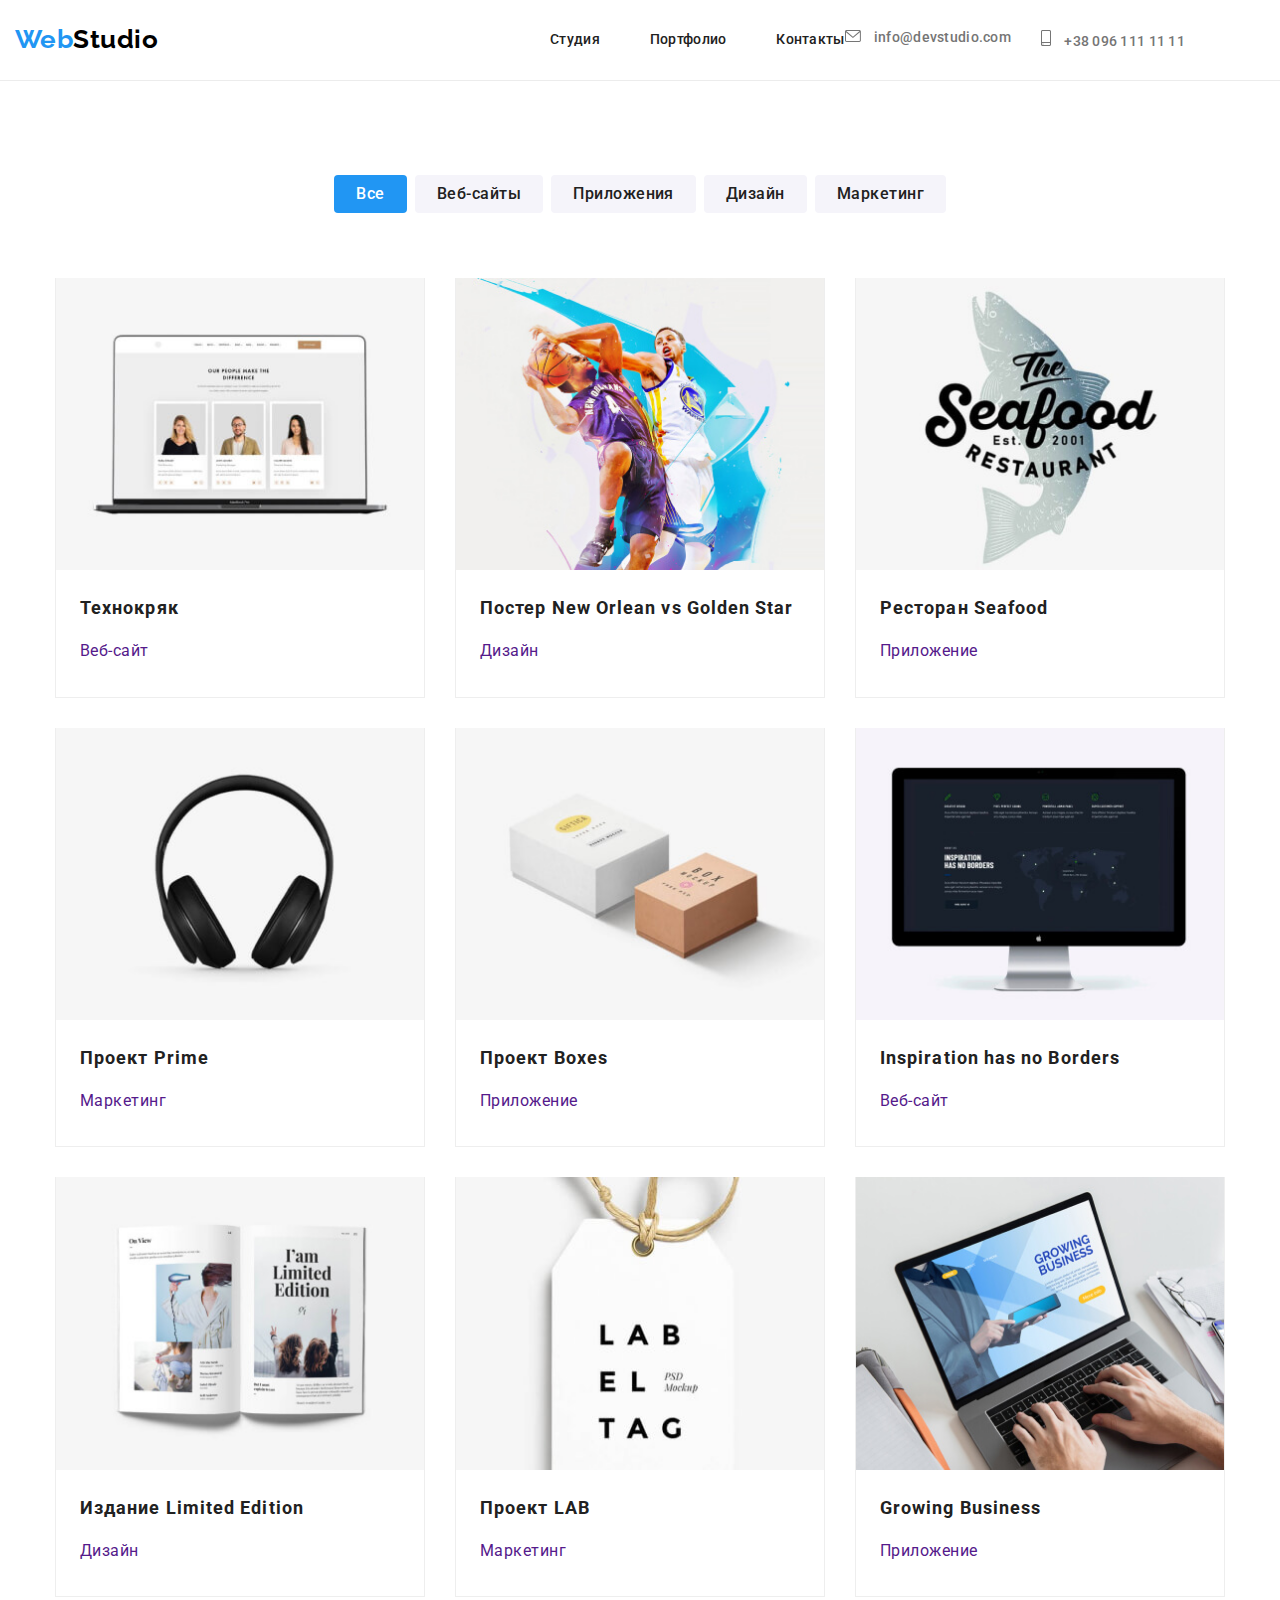
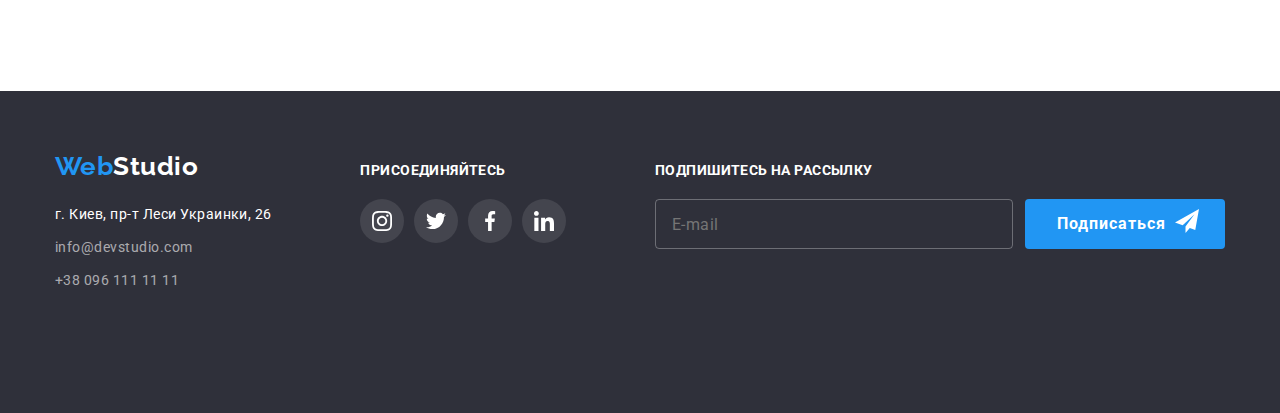
==== commit cc44d564: "Поправляет отступы" ====
--- a/portfolio.html
+++ b/portfolio.html
@@ -20,8 +20,8 @@
 
   <body>
     <header class="header">
-      <div class="container header__nav">
-        <nav class="header__nav">
+      <nav class="header__nav">
+        <div class="container header__nav">
           <a href="./index.html" class="logo header__logo"
             >Web<span class="logo__accent">Studio</span>
           </a>
@@ -139,8 +139,8 @@
               </li>
             </ul>
           </div>
-        </nav>
-      </div>
+        </div>
+      </nav>
     </header>
 
     <main>
--- a/css/main.min.css
+++ b/css/main.min.css
@@ -1,2 +1,2 @@
-:root{--primary-text-color: #757575;--section-title-color: #212121;--accent-color: #2196f3;--button-text-color: #ffffff;--dark-accent-color: #000000;--white-accent-color: #ffffff;--link-text-color: #757575;--features-bcg-cl: #f5f4fa;--features-icon-cl: rgba(245, 244, 250, 1);--socials-icons-fill: rgba(175, 177, 184, 1);--footer-radius-bcg: rgba(255, 255, 255, 0.1);--footer-rgba-cl: rgba(255, 255, 255, 0.6);--grey-bcg-cl: #c4c4c4;--button-bcg-cl: #f5f4fa;--team-bcg-cl: #f5f4fa;--dark-bcg-cl: #2f303a;--works-bcg-cl: rgba(47, 48, 58, 0.8);--clients-company-border: rgba(175, 177, 184, 1);--clients-company-cl: #afb1b8;--clients-company-hover: rgba(33, 150, 243, 1);--main-current-cl: rgba(33, 150, 243, 1);--border-main-cl: rgba(236, 236, 236, 1);--overlay-gradient-color: rgba(47, 48, 58, 0.4);--backdrop-color: rgba(0, 0, 0, 0.2);--modal-color: #ffffff;--form-icon-close: rgba(33, 33, 33, 1);--animation: 250ms cubic-bezier(0.4, 0, 0.2, 1)}.header__site-nav .link:hover,.header__site-nav .link:focus,.header__contacts .link:hover,.header__contacts .link:focus,.footer__contacts--color:hover,.footer__contacts--color:focus{color:var(--accent-color)}html{box-sizing:border-box}*,*::before,*::after{box-sizing:inherit}body{color:var(--primary-text-color);font-family:Roboto, sans-serif;letter-spacing:0.03em}img{display:block;width:100%;height:auto}.link{padding-top:32px;padding-bottom:32px;transition:color var(--animation)}.link:not(:last-child){padding-left:50px;padding-right:50px}.list{list-style:none;padding:0;margin:0}.visually-hidden{position:absolute !important;clip:rect(1px 1px 1px 1px);clip:rect(1px, 1px, 1px, 1px);padding:0 !important;border:0 !important;height:1px !important;width:1px !important;overflow:hidden}.title{margin-bottom:10px}.container{width:100%;padding-left:15px;padding-right:15px}@media screen and (min-width: 480px){.container{max-width:480px;margin-left:auto;margin-right:auto}}@media screen and (min-width: 768px){.container{max-width:768px}}@media screen and (min-width: 1200px){.container{max-width:1200px}}.logo{font-family:Raleway, sans-serif;font-weight:700;font-size:26px;line-height:1.19;text-decoration:none}.logo{color:var(--accent-color)}.logo__accent{color:var(--dark-accent-color)}.socials-icons{display:flex;align-items:center;justify-content:center;padding:0;margin-top:16px}.socials-icons-item{margin-right:10px}.socials-icons-item:last-child{margin-right:0}.socials-icons-link{display:flex;align-items:center;justify-content:center;width:44px;height:44px}.socials-icons-link:hover,.socials-icons-link:focus{border-radius:50%;background-color:var(--accent-color)}.socials-icons-svg{width:20px;height:20px;fill:var(--socials-icons-fill)}.socials-icons-link:hover .socials-icons-svg,.socials-icons-link:focus .socials-icons-svg{fill:var(--white-accent-color);background-color:var(--accent-color);transition:background-color var(--animation),fill var(--animation)}.list .socials-icons-item{margin-bottom:0}.backdrop{position:fixed;top:0;left:0;width:100%;height:100%;overflow-y:scroll;background-color:var(--backdrop-color);opacity:1;transition:opacity var(--animation)}.backdrop.is-hidden{opacity:0;pointer-events:none}.modal{position:absolute;top:50%;left:50%;max-width:450px;min-height:609px;transform:translate(-50%, -50%) scale(1);background-color:var(--modal-color);padding:40px 30px;box-shadow:0px 1px 3px rgba(0,0,0,0.12),0px 1px 1px rgba(0,0,0,0.14),0px 2px 1px rgba(0,0,0,0.2);border-radius:4px}@media screen and (min-width: 1200px){.modal{max-width:528px;min-height:581px}}.modal--close{position:absolute;top:15px;right:15px;display:flex;justify-content:center;align-items:center;min-width:30px;height:30px;padding:0;background-color:var(--modal-color);border-radius:50%;border:1px solid rgba(0,0,0,0.1);cursor:pointer;outline:none;transition:border var(--animation)}.modal--close:hover,.modal--close:focus{fill:var(--main-current-cl);box-shadow:0px 1px 3px rgba(0,0,0,0.12),0px 1px 1px rgba(0,0,0,0.14),0px 2px 1px rgba(0,0,0,0.2)}.modal__icon{transition:fill var(--animation)}.modal--top{margin-top:0;margin-bottom:12px;font-weight:bold;font-size:20px;line-height:1.1;text-align:center;color:var(--section-title-color)}.modal--botom{display:flex;align-items:center;justify-content:center}.button{background-color:var(--accent-color)}.button:hover,.button:focus{color:var(--button-text-color);background-color:var(--accent-color);border:1px solid #000000;box-sizing:border-box;box-shadow:0px 3px 1px rgba(0,0,0,0.1),0px 1px 2px rgba(0,0,0,0.08),0px 2px 2px rgba(0,0,0,0.12);border-radius:4px;border:none}button{border-radius:4px;padding:10px 32px;border:none;color:var(--button-text-color);min-width:200px;text-align:center;transition:background-color var(--animation),color var(--animation),box-shadov var(--animation)}.button.primary{color:var(--button-text-color);letter-spacing:0.06em;font-weight:700;font-size:16px;line-height:1.87;background-color:var(--accent-color)}.pointer{cursor:pointer}.form{margin-left:auto;margin-right:auto}.form__field{display:flex;flex-direction:column;margin-bottom:10px;position:relative}.form-label{font-size:12px;line-height:1.17;letter-spacing:0.01em}.form__field label{margin-bottom:4px}.form__icon{position:absolute;top:50%;left:10px;display:inline-flex;fill:var(--form-icon-close);transition:fill var(--animation)}.form__input:focus ~ .form__icon{fill:var(--accent-color)}.form__input:focus-within{border:1px solid var(--accent-color)}.form__input{align-items:center;width:100%;height:40px;border:1px solid rgba(33,33,33,0.2);border-radius:4px;padding-left:42px;outline:none;transition:border var(--animation)}textarea{resize:none;margin-bottom:17px}.form__comment{padding:12px 16px;min-height:120px}.form__field input::placeholder{font-size:12px;line-height:1.17;letter-spacing:0.01em;color:rgba(117,117,117,0.5)}.checkbox__label{display:block;margin-bottom:30px;cursor:pointer;font-size:12px;line-height:1.17}@media screen and (min-width: 1200px){.checkbox__label{font-size:14px;line-height:1.71}}.checkbox__policy{font-size:12px;line-height:1.17;text-decoration-line:underline;color:var(--accent-color)}@media screen and (min-width: 1200px){.checkbox__policy{font-size:14px;line-height:1.71}}.checkbox__icon{display:inline-block;width:16px;height:15px;border:2px solid #212121}.checkbox--position{position:absolute !important;clip:rect(1px 1px 1px 1px);clip:rect(1px, 1px, 1px, 1px);padding:0 !important;border:0 !important;height:1px !important;width:1px !important;overflow:hidden}.checkbox--position:checked+.checkbox__icon{background-color:var(--accent-color);border-color:var(--accent-color);border-radius:2px;border:none;background-image:url("../images/icons/aiconcheck.svg");background-size:contain;background-origin:border-box}.form__button{display:inline-flex;width:200px;height:50px;font-size:16px;line-height:1.8;letter-spacing:0.06em;font-weight:700;padding:10px 55px;font-size:inherit;cursor:pointer;background-color:var(--accent-color);box-shadow:0px 4px 4px rgba(0,0,0,0.15)}.form__button:hover,.form__button:focus{background-color:#188ce8;box-shadow:0px 4px 4px rgba(0,0,0,0.15)}.header{border-bottom:1px solid var(--border-main-cl);position:relative}.header__nav{display:flex;align-items:center;justify-content:center}@media screen and (min-width: 767px){.header__nav{margin:0}}.header__site-nav{flex-wrap:wrap;justify-content:flex-start}@media screen and (min-width: 767px){.header__site-nav{display:flex;align-items:center;justify-content:space-between}}@media screen and (min-width: 1199px){.header__site-nav{display:flex;align-items:center;justify-content:center}}.header__site-nav .list{display:flex;align-items:center}.header__current{text-decoration:none;color:currentColor;position:relative}.header__current::hover,.header__current::focus{color:var(--main-current-cl)}.header__current::after{display:none}@media screen and (min-width: 767px){.header__current::after{content:"";display:block;width:100%;height:4px;color:var(--main-current-cl);border-radius:2px;position:absolute;left:0;bottom:0;opacity:1;transition:opacity var(--animation)}}.header__logo{display:block;padding-top:24px;padding-bottom:25px;margin-right:auto}.header__nav-top{display:block}.header__nav--phone{font-size:34px;line-height:1.18;color:#2196f3}.header__nav--mail{font-size:24px;line-height:1.17}.header__site-nav .item:not(:last-child){margin-right:50px}.header__site-nav .link{color:var(--section-title-color);letter-spacing:0.02em;font-weight:500;font-size:40px;line-height:1.18;text-decoration:none}@media screen and (min-width: 767px){.header__site-nav .link{font-size:14px;line-height:1.14}}@media screen and (min-width: 1200px){.header__contacts{display:flex}}.header__contacts .link{color:var(--link-text-color);letter-spacing:0.02em;font-weight:500;text-decoration:none}@media screen and (min-width: 768px){.header__contacts .link{align-items:center;justify-content:space-between;padding-top:32px;padding-bottom:32px;font-size:14px;line-height:1.14}}.header__contacts .item:not(:last-child){margin-right:30px}.header__contacts-link{color:var(--link-text-color)}.header__contacts-link:hover,.header__contacts-link:focus{fill:var(--accent-color)}.header--mail{display:none}@media screen and (min-width: 768px){.header--mail{display:inline-flex;align-items:center;text-decoration:none;width:16px;height:12px;margin-right:10px;cursor:pointer;background-size:contain;fill:currentColor}}.header--phone{display:none}@media screen and (min-width: 768px){.header--phone{display:inline-flex;align-items:center;text-decoration:none;cursor:pointer;width:10px;height:16px;margin-right:10px;background-size:contain;fill:currentColor}}.overlay{max-width:1600px;height:600px;margin-left:auto;margin-right:auto;padding-top:200px;padding-bottom:200px;background-image:linear-gradient(var(--overlay-gradient-color), var(--overlay-gradient-color)),url("../images/heroj.jpg");background-repeat:no-repeat;background-position:center;background-size:cover}@media screen and (max-width: 480px){.overlay{max-width:480px;height:400px}}@media screen and (max-width: 768px){.overlay{max-width:768px;height:400px}}@media screen and (max-width: 1200px){.overlay{max-width:1600px;height:600px}}.hero{background-color:var(--grey-bcg-cl);letter-spacing:0.06em;text-align:center}.hero__title{margin-top:0px;margin-bottom:30px;color:var(--white-accent-color);font-weight:900;font-size:44px;line-height:1.36;text-transform:uppercase}@media screen and (max-width: 1200px){.hero__title{font-size:44px;line-height:1.36}}@media screen and (max-width: 1199px){.hero__title{font-size:26px;line-height:1.62}}.mobile__button{display:inline-flex;flex-direction:row-reverse;margin-left:auto;padding:0;width:40px;height:40px;z-index:100;border:none;background-color:transparent;cursor:pointer;fill:var(--section-title-color)}@media screen and (min-width: 768px){.mobile__button{display:none}}.mobile__button::hover,.mobile__button::focus{fill:var(--accent-color);transition:fill var(--animation)}.mobile__button .mobile__button-close{display:none}.mobile__button.is-open .mobile__button-close{display:block}.mobile__button.is-open .mobile__button-menu{display:none}.mobile-menu{overflow-y:scroll;padding:48px 40px;background-color:var(--white-accent-color)}@media screen and (max-width: 767px){.mobile-menu{display:none;position:fixed;top:0;right:0;width:100%;height:100vh;z-index:99}}@media screen and (max-width: 767px){.mobile-menu.is-open{display:flex;flex-direction:column}}@media screen and (min-width: 768px){.mobile-menu{display:flex;align-items:center;justify-content:space-between}}.mobile__navigation{display:flex;flex-wrap:wrap;justify-content:flex-start}.mobile__socials{display:flex;padding-left:0}@media screen and (min-width: 768px){.mobile__socials{display:none}}.mobile__socials-item:not(:last-child){margin-right:10px;border-right:1px solid rgba(33,33,33,0.2)}.mobile__socials-link{margin-right:10px;font-size:18px;line-height:1.22;letter-spacing:0.02em;text-decoration:none;cursor:pointer;color:var(--accent-color)}.section{padding-top:60px;padding-bottom:60px}@media screen and (min-width: 1200px){.section{padding-top:94px;padding-bottom:94px}}.section__title{margin-top:0;color:var(--section-title-color);font-weight:700;font-size:36px;line-height:1.17}.features{display:flex;flex-wrap:wrap;margin-left:-30px;margin-top:-30px}.features__item{margin-top:30px;margin-left:30px}@media screen and (min-width: 480px){.features__item{width:450px;flex-basis:100%}}@media screen and (min-width: 768px){.features__item{flex-basis:calc((100% - 2 * 30px) / 2);width:354px}}@media screen and (min-width: 1200px){.features__item{flex-basis:calc((100% - 4 * 30px) / 4);width:270px}}.features__svg{padding-top:25px;padding-bottom:25px;margin-bottom:30px;width:100%;height:auto;background-color:var(--features-bcg-cl);border-radius:4px;display:flex;justify-content:center;align-items:center}.features__icon{width:70px;height:70px;fill:var(--features-icon-cl);background-size:70px;background-repeat:no-repeat;background-position:center}.features__text{margin-top:30px}.section .features__title--color{margin-top:0px;margin-bottom:10px;text-align:center;color:var(--section-title-color);font-weight:700;font-size:14px;line-height:1.14;text-transform:uppercase}@media screen and (min-width: 768px){.section .features__title--color{text-align:left}}.section .features__specialty{margin-top:0px;margin-bottom:0px;font-size:14px;line-height:1.71}footer{background-color:var(--dark-bcg-cl);font-size:14px;line-height:1.71}.footer--padding{padding-top:60px;padding-bottom:60px}.footer__content{text-align:center}@media screen and (min-width: 768px){.footer__content{display:flex;flex-wrap:wrap;align-items:baseline;justify-content:space-around}}@media screen and (min-width: 1200px){.footer__content{text-align:left;justify-content:space-between}}.footer__content--margin{margin-bottom:60px;justify-content:center}.footer__socials{display:block;align-items:center;justify-content:left;margin-bottom:60px}.footer__socials-icons{margin:0}.footer--radius{background-color:var(--footer-radius-bcg);border-radius:50%}.footer__title{font-weight:bold;font-size:14px;line-height:1.14;letter-spacing:0.03em;text-transform:uppercase;margin-top:0;margin-bottom:20px;color:var(--white-accent-color)}.footer__socials-icons--color{fill:var(--white-accent-color)}.footer__list--top{margin-top:20px}.footer__address--margin:not(:last-child){margin-bottom:9px}.footer__location--decor{margin-top:0;margin-bottom:0;color:var(--white-accent-color);font-style:normal}.footer__contacts--color{font-style:normal;color:var(--footer-rgba-cl);text-decoration:none;transition:color var(--animation)}.footer__address--color{color:var(--white-accent-color)}@media screen and (min-width: 768px){.footer-subscribe--center{margin-right:auto;margin-left:auto}}@media screen and (min-width: 1200px){.footer-subscribe--center{margin:0}}.footer__label{display:flex;flex-wrap:wrap;justify-content:center;position:relative}.footer__mail{padding:15px 16px;margin-bottom:20px;width:100%;height:50px;background-color:inherit;border:1px solid rgba(255,255,255,0.3);box-sizing:border-box;border-radius:4px;font-size:16px;line-height:1.25px;letter-spacing:0.03em;color:var(--footer-rgba-cl)}@media screen and (min-width: 768px){.footer__mail{margin-bottom:0;margin-bottom:20px}}@media screen and (min-width: 1200px){.footer__mail{margin-right:12px;width:358px}}.footer__mail:hover,.footer__mail:focus-within{border:1px solid #2196f3}.footer__mail input::placeholder{color:var(--footer-rgba-cl)}.footer__icon{position:absolute;bottom:15px;left:270px;fill:var(--button-text-color)}@media screen and (min-width: 1200px){.footer__icon{top:10px;left:520px}}.footer__btn{width:200px;height:50px;font-weight:bold;font-size:16px;line-height:1.87;display:flex;align-items:center;text-align:center;letter-spacing:0.06em;cursor:pointer;color:var(--button-text-color)}.team{text-align:center;background-color:var(--team-bcg-cl)}.team__master{display:flex;flex-wrap:wrap;text-align:center;font-weight:500;font-size:16px;line-height:1.19;margin-left:-30px;margin-top:-30px}.team__master-post{text-align:center;font-size:16px;line-height:1.19;margin-top:10px;margin-bottom:0}.team__border{width:100%;text-align:center;margin-top:30px;margin-left:30px;box-shadow:0px 1px 3px rgba(0,0,0,0.12),0px 1px 1px rgba(0,0,0,0.14),0px 2px 1px rgba(0,0,0,0.2);border-radius:0px 0px 4px 4px;border-top:transparent;background-color:var(--white-accent-color)}@media screen and (min-width: 480px){.team__border{width:450px}}@media screen and (min-width: 768px){.team__border{flex-basis:calc((100% - 2 * 30px) / 2);width:354px}}@media screen and (min-width: 1200px){.team__border{flex-basis:calc((100% - 4 * 30px) / 4)}}.team__border:last-child{margin-bottom:0px}.team__text--padding{padding-top:30px;padding-right:32px;padding-bottom:30px;padding-left:32px}.team__text--center{text-align:center;color:var(--section-title-color)}.flex-item{display:flex;flex-wrap:wrap;margin-top:0;margin-bottom:0;margin-left:auto;margin-right:auto}.flex-item:not(:last-child){margin-right:30px}.works--top{padding-top:0}@media screen and (max-width: 1199px){.works--top{display:none}}.works__title{text-align:center;margin-bottom:50px}.works__thumb{position:relative}.works__caption{position:absolute;display:flex;align-items:center;justify-content:center;bottom:0;width:370px;height:70px;font-weight:bold;font-size:14px;line-height:1.14;text-align:center;letter-spacing:0.03em;text-transform:uppercase;color:var(--white-accent-color);background-color:var(--works-bcg-cl)}.works__text{margin:0}.clients{display:flex;text-align:center;justify-content:center;margin-bottom:30px}@media screen and (min-width: 1200px){.clients{margin-bottom:50px}}.clients__list{display:flex;flex-wrap:wrap;padding-left:0;margin-left:-30px;margin-top:-30px;margin-bottom:0}.clients__company{margin-top:30px;margin-left:30px;width:210px;flex-basis:calc((100% - 2 * 30px) / 2)}@media screen and (min-width: 768px){.clients__company{width:226px;flex-basis:calc((100% - 3 * 30px) / 3)}}@media screen and (min-width: 1200px){.clients__company{width:170px;flex-basis:calc((100% - 6 * 30px) / 6)}}.clients__img{display:block;align-items:center;justify-content:center;text-align:center;border-radius:4px;border:1px solid var(--clients-company-border);cursor:pointer;color:var(--clients-company-cl);transition:color var(--animation),border var(--animation)}.clients__img:hover,.clients__img:focus{color:var(--clients-company-hover);border:1px solid var(--clients-company-hover)}.clients__svg{display:inline-flex;justify-content:center;align-items:center;width:106px;height:60px;fill:currentColor;transition:background-color var(--animation)}.clients__svg:hover,.clients__svg:focus{fill:var(--clients-company-hover)}.filters{flex-wrap:wrap;justify-content:flex-start}.filters--main{color:var(--section-title-color);background-color:var(--button-bcg-cl);font-family:inherit;font-weight:500;font-size:16px;line-height:1.62;letter-spacing:0.03em;transition:background-color var(--animation),color var(--animation),box-shadov var(--animation)}.filters__list .filters__button-all{color:var(--button-text-color);background-color:var(--accent-color)}.filters__pointer{margin-bottom:15px;border-radius:4px;padding:6px 22px;min-width:73px;text-align:center}.filters__button{display:flex;flex-wrap:wrap;justify-content:start;align-items:center;margin-top:0;margin-bottom:40px}@media screen and (min-width: 768px){.filters__button{justify-content:center;margin-bottom:30px}}@media screen and (min-width: 1200px){.filters__button{margin-bottom:50px}}.filters__list{margin-right:8px}.filters__list:last-child{margin-right:0}.section .projects__caption{margin-bottom:4px;font-size:18px;line-height:2;letter-spacing:0.06em}.projects{display:flex;flex-wrap:wrap;margin-left:-30px;margin-top:-30px}.projects__card{position:relative;overflow:hidden}.projects__card:hover .projects__description{opacity:1;transform:translateY(0)}.projects__description{position:absolute;display:flex;align-items:center;bottom:0px;left:0px;width:100%;height:100%;padding-left:24px;padding-right:24px;overflow:hidden;font-size:18px;line-height:1.56;color:var(--white-accent-color);background-color:rgba(33,150,243,0.9);opacity:0;transform:translateY(100%);transition:transform var(--animation)}.projects__paragraph{margin:0}.projects__content{flex-wrap:wrap;flex-basis:100%}.projects__text{padding-top:20px;padding-right:24px;padding-bottom:20px;padding-left:24px;text-decoration:none}.projects__items{display:flex;width:100%;margin-top:30px;margin-left:30px;border:1px solid #eee;border-top:transparent}@media screen and (min-width: 768px){.projects__items{flex-basis:calc((100% - 2 * 30px) / 2)}}@media screen and (min-width: 1200px){.projects__items{flex-basis:calc((100% - 3 * 30px) / 3)}}.projects__link--decoration{display:flex;flex-direction:column;text-decoration:none;transition:box-shadow var(--animation)}.projects__link--decoration:hover,.projects__link--decoration:focus{background:#ffffff;border:1px solid #eeeeee;box-sizing:border-box;box-shadow:0px 1px 1px rgba(0,0,0,0.12),0px 4px 4px rgba(0,0,0,0.06),1px 4px 6px rgba(0,0,0,0.16)}.projects__items:nth-child(3n){margin-right:0}.projects__items:nth-last-child(-n+3){margin-bottom:0}
+:root{--primary-text-color: #757575;--section-title-color: #212121;--accent-color: #2196f3;--button-text-color: #ffffff;--dark-accent-color: #000000;--white-accent-color: #ffffff;--link-text-color: #757575;--features-bcg-cl: #f5f4fa;--features-icon-cl: rgba(245, 244, 250, 1);--socials-icons-fill: rgba(175, 177, 184, 1);--footer-radius-bcg: rgba(255, 255, 255, 0.1);--footer-rgba-cl: rgba(255, 255, 255, 0.6);--grey-bcg-cl: #c4c4c4;--button-bcg-cl: #f5f4fa;--team-bcg-cl: #f5f4fa;--dark-bcg-cl: #2f303a;--works-bcg-cl: rgba(47, 48, 58, 0.8);--clients-company-border: rgba(175, 177, 184, 1);--clients-company-cl: #afb1b8;--clients-company-hover: rgba(33, 150, 243, 1);--main-current-cl: rgba(33, 150, 243, 1);--border-main-cl: rgba(236, 236, 236, 1);--overlay-gradient-color: rgba(47, 48, 58, 0.4);--backdrop-color: rgba(0, 0, 0, 0.2);--modal-color: #ffffff;--form-icon-close: rgba(33, 33, 33, 1);--animation: 250ms cubic-bezier(0.4, 0, 0.2, 1)}.header__site-nav .link:hover,.header__site-nav .link:focus,.header__contacts .link:hover,.header__contacts .link:focus,.footer__contacts--color:hover,.footer__contacts--color:focus{color:var(--accent-color)}html{box-sizing:border-box}*,*::before,*::after{box-sizing:inherit}body{color:var(--primary-text-color);font-family:Roboto, sans-serif;letter-spacing:0.03em}img{display:block;width:100%;height:auto}.link{padding-top:32px;padding-bottom:32px;transition:color var(--animation)}.link:not(:last-child){padding-left:50px;padding-right:50px}.list{list-style:none;padding:0;margin:0}.visually-hidden{position:absolute !important;clip:rect(1px 1px 1px 1px);clip:rect(1px, 1px, 1px, 1px);padding:0 !important;border:0 !important;height:1px !important;width:1px !important;overflow:hidden}.title{margin-bottom:10px}.container{width:100%;padding-left:15px;padding-right:15px}@media screen and (min-width: 480px){.container{max-width:480px;margin-left:auto;margin-right:auto}}@media screen and (min-width: 768px){.container{max-width:768px}}@media screen and (min-width: 1200px){.container{max-width:1200px}}.logo{font-family:Raleway, sans-serif;font-weight:700;font-size:26px;line-height:1.19;text-decoration:none}.logo{color:var(--accent-color)}.logo__accent{color:var(--dark-accent-color)}.socials-icons{display:flex;align-items:center;justify-content:center;padding:0;margin-top:16px}.socials-icons-item{margin-right:10px}.socials-icons-item:last-child{margin-right:0}.socials-icons-link{display:flex;align-items:center;justify-content:center;width:44px;height:44px}.socials-icons-link:hover,.socials-icons-link:focus{border-radius:50%;background-color:var(--accent-color)}.socials-icons-svg{width:20px;height:20px;fill:var(--socials-icons-fill)}.socials-icons-link:hover .socials-icons-svg,.socials-icons-link:focus .socials-icons-svg{fill:var(--white-accent-color);background-color:var(--accent-color);transition:background-color var(--animation),fill var(--animation)}.list .socials-icons-item{margin-bottom:0}.backdrop{position:fixed;top:0;left:0;width:100%;height:100%;overflow-y:scroll;background-color:var(--backdrop-color);opacity:1;transition:opacity var(--animation)}.backdrop.is-hidden{opacity:0;pointer-events:none}.modal{position:absolute;top:50%;left:50%;max-width:450px;min-height:609px;transform:translate(-50%, -50%) scale(1);background-color:var(--modal-color);padding:40px 30px;box-shadow:0px 1px 3px rgba(0,0,0,0.12),0px 1px 1px rgba(0,0,0,0.14),0px 2px 1px rgba(0,0,0,0.2);border-radius:4px}@media screen and (min-width: 1200px){.modal{max-width:528px;min-height:581px}}.modal--close{position:absolute;top:15px;right:15px;display:flex;justify-content:center;align-items:center;min-width:30px;height:30px;padding:0;background-color:var(--modal-color);border-radius:50%;border:1px solid rgba(0,0,0,0.1);cursor:pointer;outline:none;transition:border var(--animation)}.modal--close:hover,.modal--close:focus{fill:var(--main-current-cl);box-shadow:0px 1px 3px rgba(0,0,0,0.12),0px 1px 1px rgba(0,0,0,0.14),0px 2px 1px rgba(0,0,0,0.2)}.modal__icon{transition:fill var(--animation)}.modal--top{margin-top:0;margin-bottom:12px;font-weight:bold;font-size:20px;line-height:1.1;text-align:center;color:var(--section-title-color)}.modal--botom{display:flex;align-items:center;justify-content:center}.button{background-color:var(--accent-color)}.button:hover,.button:focus{color:var(--button-text-color);background-color:var(--accent-color);border:1px solid #000000;box-sizing:border-box;box-shadow:0px 3px 1px rgba(0,0,0,0.1),0px 1px 2px rgba(0,0,0,0.08),0px 2px 2px rgba(0,0,0,0.12);border-radius:4px;border:none}button{border-radius:4px;padding:10px 32px;border:none;color:var(--button-text-color);min-width:200px;text-align:center;transition:background-color var(--animation),color var(--animation),box-shadov var(--animation)}.button.primary{color:var(--button-text-color);letter-spacing:0.06em;font-weight:700;font-size:16px;line-height:1.87;background-color:var(--accent-color)}.pointer{cursor:pointer}.form{margin-left:auto;margin-right:auto}.form__field{display:flex;flex-direction:column;margin-bottom:10px;position:relative}.form-label{font-size:12px;line-height:1.17;letter-spacing:0.01em}.form__field label{margin-bottom:4px}.form__icon{position:absolute;top:50%;left:10px;display:inline-flex;fill:var(--form-icon-close);transition:fill var(--animation)}.form__input:focus ~ .form__icon{fill:var(--accent-color)}.form__input:focus-within{border:1px solid var(--accent-color)}.form__input{align-items:center;width:100%;height:40px;border:1px solid rgba(33,33,33,0.2);border-radius:4px;padding-left:42px;outline:none;transition:border var(--animation)}textarea{resize:none;margin-bottom:17px}.form__comment{padding:12px 16px;min-height:120px}.form__field input::placeholder{font-size:12px;line-height:1.17;letter-spacing:0.01em;color:rgba(117,117,117,0.5)}.checkbox__label{display:block;margin-bottom:30px;cursor:pointer;font-size:12px;line-height:1.17}@media screen and (min-width: 1200px){.checkbox__label{font-size:14px;line-height:1.71}}.checkbox__policy{font-size:12px;line-height:1.17;text-decoration-line:underline;color:var(--accent-color)}@media screen and (min-width: 1200px){.checkbox__policy{font-size:14px;line-height:1.71}}.checkbox__icon{display:inline-block;width:16px;height:15px;border:2px solid #212121}.checkbox--position{position:absolute !important;clip:rect(1px 1px 1px 1px);clip:rect(1px, 1px, 1px, 1px);padding:0 !important;border:0 !important;height:1px !important;width:1px !important;overflow:hidden}.checkbox--position:checked+.checkbox__icon{background-color:var(--accent-color);border-color:var(--accent-color);border-radius:2px;border:none;background-image:url("../images/icons/aiconcheck.svg");background-size:contain;background-origin:border-box}.form__button{display:inline-flex;width:200px;height:50px;font-size:16px;line-height:1.8;letter-spacing:0.06em;font-weight:700;padding:10px 55px;font-size:inherit;cursor:pointer;background-color:var(--accent-color);box-shadow:0px 4px 4px rgba(0,0,0,0.15)}.form__button:hover,.form__button:focus{background-color:#188ce8;box-shadow:0px 4px 4px rgba(0,0,0,0.15)}.header{border-bottom:1px solid var(--border-main-cl);position:relative}.header__nav .container{display:flex;align-items:center}@media screen and (min-width: 767px){.header__nav .container{margin:0}}.header__site-nav{flex-wrap:wrap;justify-content:flex-start}@media screen and (min-width: 767px){.header__site-nav{display:flex;align-items:center;justify-content:space-between}}@media screen and (min-width: 1199px){.header__site-nav{display:flex;align-items:center;justify-content:center}}.header__site-nav .list{display:flex;align-items:center}.header__current{text-decoration:none;color:currentColor;position:relative}.header__current::hover,.header__current::focus{color:var(--main-current-cl)}.header__current::after{display:none}@media screen and (min-width: 767px){.header__current::after{content:"";display:block;width:100%;height:4px;color:var(--main-current-cl);border-radius:2px;position:absolute;left:0;bottom:0;opacity:1;transition:opacity var(--animation)}}.header__logo{display:block;padding-top:24px;padding-bottom:25px;margin-right:auto}.header__nav-top{display:block}.header__nav--phone{font-size:34px;line-height:1.18;color:#2196f3}.header__nav--mail{font-size:24px;line-height:1.17}.header__site-nav .item:not(:last-child){margin-right:50px}.header__site-nav .link{color:var(--section-title-color);letter-spacing:0.02em;font-weight:500;font-size:40px;line-height:1.18;text-decoration:none}@media screen and (min-width: 767px){.header__site-nav .link{font-size:14px;line-height:1.14}}@media screen and (min-width: 1200px){.header__contacts{display:flex;margin-left:auto}}.header__contacts .link{color:var(--link-text-color);letter-spacing:0.02em;font-weight:500;text-decoration:none}@media screen and (min-width: 768px){.header__contacts .link{align-items:center;justify-content:space-between;font-size:14px;padding:0;line-height:1.14}}.header__contacts .item:not(:last-child){margin-right:30px}.header__contacts-link{color:var(--link-text-color)}.header__contacts-link:hover,.header__contacts-link:focus{fill:var(--accent-color)}.header--mail{display:none}@media screen and (min-width: 768px){.header--mail{display:inline-flex;align-items:center;text-decoration:none;width:16px;height:12px;margin-right:10px;cursor:pointer;background-size:contain;fill:currentColor}}.header--phone{display:none}@media screen and (min-width: 768px){.header--phone{display:inline-flex;align-items:center;text-decoration:none;cursor:pointer;width:10px;height:16px;margin-right:10px;background-size:contain;fill:currentColor}}.overlay{max-width:1600px;height:600px;margin-left:auto;margin-right:auto;padding-top:200px;padding-bottom:200px;background-image:linear-gradient(var(--overlay-gradient-color), var(--overlay-gradient-color)),url("../images/heroj.jpg");background-repeat:no-repeat;background-position:center;background-size:cover}@media screen and (max-width: 480px){.overlay{max-width:480px;height:400px}}@media screen and (max-width: 768px){.overlay{max-width:768px;height:400px}}@media screen and (max-width: 1200px){.overlay{max-width:1600px;height:600px}}.hero{background-color:var(--grey-bcg-cl);letter-spacing:0.06em;text-align:center}.hero__title{margin-top:0px;margin-bottom:30px;color:var(--white-accent-color);font-weight:900;font-size:44px;line-height:1.36;text-transform:uppercase}@media screen and (max-width: 1200px){.hero__title{font-size:44px;line-height:1.36}}@media screen and (max-width: 1199px){.hero__title{font-size:26px;line-height:1.62}}.mobile__button{display:inline-flex;flex-direction:row-reverse;margin-left:auto;padding:0;width:40px;height:40px;z-index:100;border:none;background-color:transparent;cursor:pointer;fill:var(--section-title-color)}@media screen and (min-width: 768px){.mobile__button{display:none}}.mobile__button::hover,.mobile__button::focus{fill:var(--accent-color);transition:fill var(--animation)}.mobile__button .mobile__button-close{display:none}.mobile__button.is-open .mobile__button-close{display:block}.mobile__button.is-open .mobile__button-menu{display:none}.mobile-menu{overflow-y:scroll;background-color:var(--white-accent-color)}@media screen and (max-width: 767px){.mobile-menu{display:none;position:fixed;top:0;right:0;width:100%;height:100vh;z-index:99}}@media screen and (max-width: 767px){.mobile-menu.is-open{display:flex;flex-direction:column}}@media screen and (min-width: 768px){.mobile-menu{display:flex;align-items:center;justify-content:space-between;padding:0}}.mobile__navigation{display:flex;flex-wrap:wrap;justify-content:flex-start}.mobile__socials{display:flex;padding-left:0}@media screen and (min-width: 768px){.mobile__socials{display:none}}.mobile__socials-item:not(:last-child){margin-right:10px;border-right:1px solid rgba(33,33,33,0.2)}.mobile__socials-link{margin-right:10px;font-size:18px;line-height:1.22;letter-spacing:0.02em;text-decoration:none;cursor:pointer;color:var(--accent-color)}.section{padding-top:60px;padding-bottom:60px}@media screen and (min-width: 1200px){.section{padding-top:94px;padding-bottom:94px}}.section__title{margin-top:0;color:var(--section-title-color);font-weight:700;font-size:36px;line-height:1.17}.features{display:flex;flex-wrap:wrap;margin-left:-30px;margin-top:-30px}.features__item{margin-top:30px;margin-left:30px}@media screen and (min-width: 480px){.features__item{width:450px;flex-basis:100%}}@media screen and (min-width: 768px){.features__item{flex-basis:calc((100% - 2 * 30px) / 2);width:354px}}@media screen and (min-width: 1200px){.features__item{flex-basis:calc((100% - 4 * 30px) / 4);width:270px}}.features__svg{padding-top:25px;padding-bottom:25px;margin-bottom:30px;width:100%;height:auto;background-color:var(--features-bcg-cl);border-radius:4px;display:flex;justify-content:center;align-items:center}.features__icon{width:70px;height:70px;fill:var(--features-icon-cl);background-size:70px;background-repeat:no-repeat;background-position:center}.features__text{margin-top:30px}.section .features__title--color{margin-top:0px;margin-bottom:10px;text-align:center;color:var(--section-title-color);font-weight:700;font-size:14px;line-height:1.14;text-transform:uppercase}@media screen and (min-width: 768px){.section .features__title--color{text-align:left}}.section .features__specialty{margin-top:0px;margin-bottom:0px;font-size:14px;line-height:1.71}footer{background-color:var(--dark-bcg-cl);font-size:14px;line-height:1.71}.footer--padding{padding-top:60px;padding-bottom:60px}.footer__content{text-align:center}@media screen and (min-width: 768px){.footer__content{display:flex;flex-wrap:wrap;align-items:baseline;justify-content:space-around}}@media screen and (min-width: 1200px){.footer__content{text-align:left;justify-content:space-between}}.footer__content--margin{margin-bottom:60px;justify-content:center}.footer__socials{display:block;align-items:center;justify-content:left;margin-bottom:60px}.footer__socials-icons{margin:0}.footer--radius{background-color:var(--footer-radius-bcg);border-radius:50%}.footer__title{font-weight:bold;font-size:14px;line-height:1.14;letter-spacing:0.03em;text-transform:uppercase;margin-top:0;margin-bottom:20px;color:var(--white-accent-color)}.footer__socials-icons--color{fill:var(--white-accent-color)}.footer__list--top{margin-top:20px}.footer__address--margin:not(:last-child){margin-bottom:9px}.footer__location--decor{margin-top:0;margin-bottom:0;color:var(--white-accent-color);font-style:normal}.footer__contacts--color{font-style:normal;color:var(--footer-rgba-cl);text-decoration:none;transition:color var(--animation)}.footer__address--color{color:var(--white-accent-color)}@media screen and (min-width: 768px){.footer-subscribe--center{margin-right:auto;margin-left:auto}}@media screen and (min-width: 1200px){.footer-subscribe--center{margin:0}}.footer__label{display:flex;flex-wrap:wrap;justify-content:center;position:relative}.footer__mail{padding:15px 16px;margin-bottom:20px;width:100%;height:50px;background-color:inherit;border:1px solid rgba(255,255,255,0.3);box-sizing:border-box;border-radius:4px;font-size:16px;line-height:1.25px;letter-spacing:0.03em;color:var(--footer-rgba-cl)}@media screen and (min-width: 768px){.footer__mail{margin-bottom:0;margin-bottom:20px}}@media screen and (min-width: 1200px){.footer__mail{margin-right:12px;width:358px}}.footer__mail:hover,.footer__mail:focus-within{border:1px solid #2196f3}.footer__mail input::placeholder{color:var(--footer-rgba-cl)}.footer__icon{position:absolute;bottom:15px;left:270px;fill:var(--button-text-color)}@media screen and (min-width: 1200px){.footer__icon{top:10px;left:520px}}.footer__btn{width:200px;height:50px;font-weight:bold;font-size:16px;line-height:1.87;display:flex;align-items:center;text-align:center;letter-spacing:0.06em;cursor:pointer;color:var(--button-text-color)}.team{text-align:center;background-color:var(--team-bcg-cl)}.team__master{display:flex;flex-wrap:wrap;text-align:center;font-weight:500;font-size:16px;line-height:1.19;margin-left:-30px;margin-top:-30px}.team__master-post{text-align:center;font-size:16px;line-height:1.19;margin-top:10px;margin-bottom:0}.team__border{width:100%;text-align:center;margin-top:30px;margin-left:30px;box-shadow:0px 1px 3px rgba(0,0,0,0.12),0px 1px 1px rgba(0,0,0,0.14),0px 2px 1px rgba(0,0,0,0.2);border-radius:0px 0px 4px 4px;border-top:transparent;background-color:var(--white-accent-color)}@media screen and (min-width: 480px){.team__border{width:450px}}@media screen and (min-width: 768px){.team__border{flex-basis:calc((100% - 2 * 30px) / 2);width:354px}}@media screen and (min-width: 1200px){.team__border{flex-basis:calc((100% - 4 * 30px) / 4)}}.team__border:last-child{margin-bottom:0px}.team__text--padding{padding-top:30px;padding-right:32px;padding-bottom:30px;padding-left:32px}.team__text--center{text-align:center;color:var(--section-title-color)}.flex-item{display:flex;flex-wrap:wrap;margin-top:0;margin-bottom:0;margin-left:auto;margin-right:auto}.flex-item:not(:last-child){margin-right:30px}.works--top{padding-top:0}@media screen and (max-width: 1199px){.works--top{display:none}}.works__title{text-align:center;margin-bottom:50px}.works__thumb{position:relative}.works__caption{position:absolute;display:flex;align-items:center;justify-content:center;bottom:0;width:370px;height:70px;font-weight:bold;font-size:14px;line-height:1.14;text-align:center;letter-spacing:0.03em;text-transform:uppercase;color:var(--white-accent-color);background-color:var(--works-bcg-cl)}.works__text{margin:0}.clients{display:flex;text-align:center;justify-content:center;margin-bottom:30px}@media screen and (min-width: 1200px){.clients{margin-bottom:50px}}.clients__list{display:flex;flex-wrap:wrap;padding-left:0;margin-left:-30px;margin-top:-30px;margin-bottom:0}.clients__company{margin-top:30px;margin-left:30px;width:210px;flex-basis:calc((100% - 2 * 30px) / 2)}@media screen and (min-width: 768px){.clients__company{width:226px;flex-basis:calc((100% - 3 * 30px) / 3)}}@media screen and (min-width: 1200px){.clients__company{width:170px;flex-basis:calc((100% - 6 * 30px) / 6)}}.clients__img{display:block;align-items:center;justify-content:center;text-align:center;border-radius:4px;border:1px solid var(--clients-company-border);cursor:pointer;color:var(--clients-company-cl);transition:color var(--animation),border var(--animation)}.clients__img:hover,.clients__img:focus{color:var(--clients-company-hover);border:1px solid var(--clients-company-hover)}.clients__svg{display:inline-flex;justify-content:center;align-items:center;width:106px;height:60px;fill:currentColor;transition:background-color var(--animation)}.clients__svg:hover,.clients__svg:focus{fill:var(--clients-company-hover)}.filters{flex-wrap:wrap;justify-content:flex-start}.filters--main{color:var(--section-title-color);background-color:var(--button-bcg-cl);font-family:inherit;font-weight:500;font-size:16px;line-height:1.62;letter-spacing:0.03em;transition:background-color var(--animation),color var(--animation),box-shadov var(--animation)}.filters__list .filters__button-all{color:var(--button-text-color);background-color:var(--accent-color)}.filters__pointer{margin-bottom:15px;border-radius:4px;padding:6px 22px;min-width:73px;text-align:center}.filters__button{display:flex;flex-wrap:wrap;justify-content:start;align-items:center;margin-top:0;margin-bottom:40px}@media screen and (min-width: 768px){.filters__button{justify-content:center;margin-bottom:30px}}@media screen and (min-width: 1200px){.filters__button{margin-bottom:50px}}.filters__list{margin-right:8px}.filters__list:last-child{margin-right:0}.section .projects__caption{margin-bottom:4px;font-size:18px;line-height:2;letter-spacing:0.06em}.projects{display:flex;flex-wrap:wrap;margin-left:-30px;margin-top:-30px}.projects__card{position:relative;overflow:hidden}.projects__card:hover .projects__description{opacity:1;transform:translateY(0)}.projects__description{position:absolute;display:flex;align-items:center;bottom:0px;left:0px;width:100%;height:100%;padding-left:24px;padding-right:24px;overflow:hidden;font-size:18px;line-height:1.56;color:var(--white-accent-color);background-color:rgba(33,150,243,0.9);opacity:0;transform:translateY(100%);transition:transform var(--animation)}.projects__paragraph{margin:0}.projects__content{flex-wrap:wrap;flex-basis:100%}.projects__text{padding-top:20px;padding-right:24px;padding-bottom:20px;padding-left:24px;text-decoration:none}.projects__items{display:flex;width:100%;margin-top:30px;margin-left:30px;border:1px solid #eee;border-top:transparent}@media screen and (min-width: 768px){.projects__items{flex-basis:calc((100% - 2 * 30px) / 2)}}@media screen and (min-width: 1200px){.projects__items{flex-basis:calc((100% - 3 * 30px) / 3)}}.projects__link--decoration{display:flex;flex-direction:column;text-decoration:none;transition:box-shadow var(--animation)}.projects__link--decoration:hover,.projects__link--decoration:focus{background:#ffffff;border:1px solid #eeeeee;box-sizing:border-box;box-shadow:0px 1px 1px rgba(0,0,0,0.12),0px 4px 4px rgba(0,0,0,0.06),1px 4px 6px rgba(0,0,0,0.16)}.projects__items:nth-child(3n){margin-right:0}.projects__items:nth-last-child(-n+3){margin-bottom:0}
 /*# sourceMappingURL=main.min.css.map */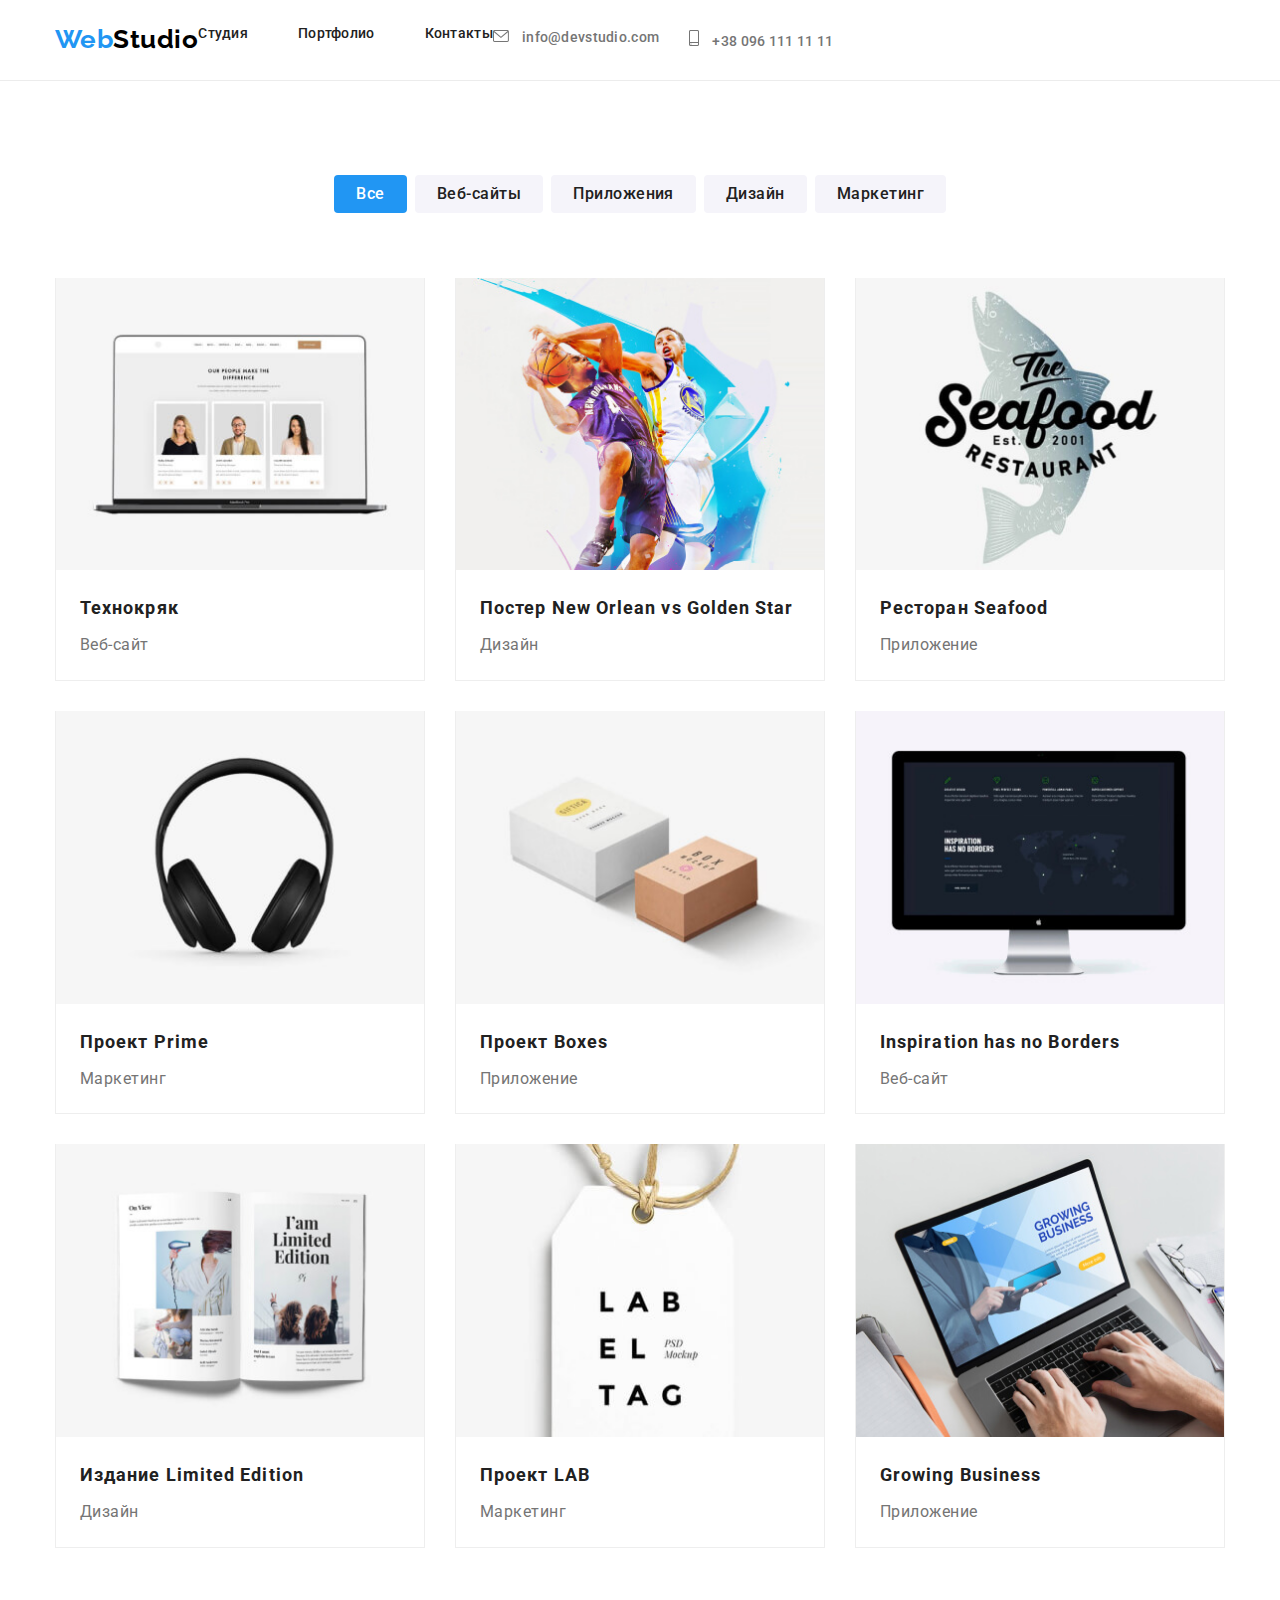
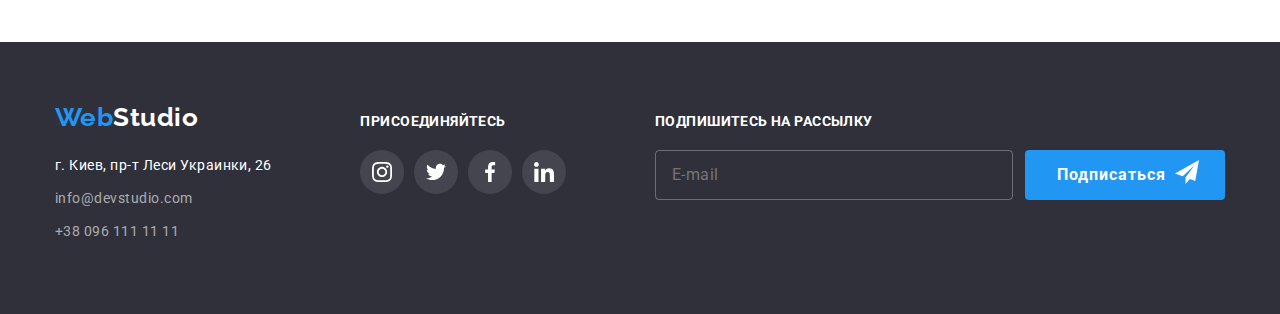
==== commit 170f9f60: "Вносит правки ментора" ====
--- a/portfolio.html
+++ b/portfolio.html
@@ -20,127 +20,129 @@
 
   <body>
     <header class="header">
-      <nav class="header__nav">
-        <div class="container header__nav">
-          <a href="./index.html" class="logo header__logo"
-            >Web<span class="logo__accent">Studio</span>
-          </a>
-
-          <button
-            type="button"
-            class="mobile__button"
-            aria-expanded="false"
-            aria-controls="mobile-menu"
-            data-menu-button
-          >
-            <svg
-              width="40"
-              height="40"
-              aria-label="Переключатель мобильного меню"
+      <div class="container">
+        <nav class="header__nav">
+          <div class="header__nav-flex">
+            <a href="./index.html" class="logo header__logo"
+              >Web<span class="logo__accent">Studio</span>
+            </a>
+
+            <button
+              type="button"
+              class="mobile__button"
+              aria-expanded="false"
+              aria-controls="mobile-menu"
+              data-menu-button
             >
-              <use
-                class="mobile__button-close"
-                href="./images/icons/symbol-defs.svg#icon-acloseblack18dp"
-              ></use>
-              <use
-                class="mobile__button-menu"
-                href="./images/icons/symbol-defs.svg#icon-amenu40px"
-              ></use>
-            </svg>
-          </button>
-
-          <div class="mobile-menu" id="mobile-menu" data-menu>
-            <div class="mobile__navigation">
-              <ul class="header__site-nav list">
-                <li class="item">
+              <svg
+                width="40"
+                height="40"
+                aria-label="Переключатель мобильного меню"
+              >
+                <use
+                  class="mobile__button-close"
+                  href="./images/icons/symbol-defs.svg#icon-acloseblack18dp"
+                ></use>
+                <use
+                  class="mobile__button-menu"
+                  href="./images/icons/symbol-defs.svg#icon-amenu40px"
+                ></use>
+              </svg>
+            </button>
+
+            <div class="mobile-menu" id="mobile-menu" data-menu>
+              <div class="mobile__navigation">
+                <ul class="header__site-nav list">
+                  <li class="item">
+                    <a
+                      href="./index.html"
+                      class="link header__current header__nav-top"
+                      >Студия</a
+                    >
+                  </li>
+                  <li class="item">
+                    <a href="./portfolio.html" class="link header__nav-top"
+                      >Портфолио</a
+                    >
+                  </li>
+                  <li class="item">
+                    <a href="" class="link header__nav-top">Контакты</a>
+                  </li>
+                </ul>
+              </div>
+
+              <div class="mobile__contacts">
+                <ul class="header__contacts list">
+                  <li class="item header__contacts-link">
+                    <a
+                      href="mailto:info@devstudio.com"
+                      class="link header__nav-top header__nav--mail"
+                    >
+                      <svg class="header--mail">
+                        <use
+                          href="./images/icons/symbol-defs.svg#icon-envelopehover"
+                        ></use>
+                      </svg>
+                      info@devstudio.com
+                    </a>
+                  </li>
+                  <li class="item header__contacts-link">
+                    <a
+                      href="tel:+380961111111"
+                      class="link header__nav-top header__nav--phone"
+                    >
+                      <svg class="header--phone">
+                        <use
+                          href="./images/icons/symbol-defs.svg#icon-smartphone"
+                        ></use>
+                      </svg>
+                      +38 096 111 11 11</a
+                    >
+                  </li>
+                </ul>
+              </div>
+              <ul class="mobile__socials">
+                <li class="list mobile__socials-item">
                   <a
-                    href="./index.html"
-                    class="link header__current header__nav-top"
-                    >Студия</a
+                    href=""
+                    class="mobile__socials-link"
+                    target="_blank"
+                    rel="noopener noreferrer"
+                    >Instagram</a
                   >
                 </li>
-                <li class="item">
-                  <a href="./portfolio.html" class="link header__nav-top"
-                    >Портфолио</a
+                <li class="list mobile__socials-item">
+                  <a
+                    href=""
+                    class="mobile__socials-link"
+                    target="_blank"
+                    rel="noopener noreferrer"
+                    >Twitter</a
                   >
                 </li>
-                <li class="item">
-                  <a href="" class="link header__nav-top">Контакты</a>
+                <li class="list mobile__socials-item">
+                  <a
+                    href=""
+                    class="mobile__socials-link"
+                    target="_blank"
+                    rel="noopener noreferrer"
+                    >Facebook</a
+                  >
                 </li>
-              </ul>
-            </div>
-
-            <div class="mobile__contacts">
-              <ul class="header__contacts list">
-                <li class="item header__contacts-link">
+                <li class="list mobile__socials-item">
                   <a
-                    href="mailto:info@devstudio.com"
-                    class="link header__nav-top header__nav--mail"
-                  >
-                    <svg class="header--mail">
-                      <use
-                        href="./images/icons/symbol-defs.svg#icon-envelopehover"
-                      ></use>
-                    </svg>
-                    info@devstudio.com
-                  </a>
-                </li>
-                <li class="item header__contacts-link">
-                  <a
-                    href="tel:+380961111111"
-                    class="link header__nav-top header__nav--phone"
-                  >
-                    <svg class="header--phone">
-                      <use
-                        href="./images/icons/symbol-defs.svg#icon-smartphone"
-                      ></use>
-                    </svg>
-                    +38 096 111 11 11</a
+                    href=""
+                    class="mobile__socials-link"
+                    target="_blank"
+                    rel="noopener noreferrer"
+                    >LinkedIn</a
                   >
                 </li>
               </ul>
             </div>
-            <ul class="mobile__socials">
-              <li class="list mobile__socials-item">
-                <a
-                  href=""
-                  class="mobile__socials-link"
-                  target="_blank"
-                  rel="noopener noreferrer"
-                  >Instagram</a
-                >
-              </li>
-              <li class="list mobile__socials-item">
-                <a
-                  href=""
-                  class="mobile__socials-link"
-                  target="_blank"
-                  rel="noopener noreferrer"
-                  >Twitter</a
-                >
-              </li>
-              <li class="list mobile__socials-item">
-                <a
-                  href=""
-                  class="mobile__socials-link"
-                  target="_blank"
-                  rel="noopener noreferrer"
-                  >Facebook</a
-                >
-              </li>
-              <li class="list mobile__socials-item">
-                <a
-                  href=""
-                  class="mobile__socials-link"
-                  target="_blank"
-                  rel="noopener noreferrer"
-                  >LinkedIn</a
-                >
-              </li>
-            </ul>
           </div>
-        </div>
-      </nav>
+        </nav>
+      </div>
     </header>
 
     <main>
--- a/css/main.min.css
+++ b/css/main.min.css
@@ -1,2 +1,2 @@
-:root{--primary-text-color: #757575;--section-title-color: #212121;--accent-color: #2196f3;--button-text-color: #ffffff;--dark-accent-color: #000000;--white-accent-color: #ffffff;--link-text-color: #757575;--features-bcg-cl: #f5f4fa;--features-icon-cl: rgba(245, 244, 250, 1);--socials-icons-fill: rgba(175, 177, 184, 1);--footer-radius-bcg: rgba(255, 255, 255, 0.1);--footer-rgba-cl: rgba(255, 255, 255, 0.6);--grey-bcg-cl: #c4c4c4;--button-bcg-cl: #f5f4fa;--team-bcg-cl: #f5f4fa;--dark-bcg-cl: #2f303a;--works-bcg-cl: rgba(47, 48, 58, 0.8);--clients-company-border: rgba(175, 177, 184, 1);--clients-company-cl: #afb1b8;--clients-company-hover: rgba(33, 150, 243, 1);--main-current-cl: rgba(33, 150, 243, 1);--border-main-cl: rgba(236, 236, 236, 1);--overlay-gradient-color: rgba(47, 48, 58, 0.4);--backdrop-color: rgba(0, 0, 0, 0.2);--modal-color: #ffffff;--form-icon-close: rgba(33, 33, 33, 1);--animation: 250ms cubic-bezier(0.4, 0, 0.2, 1)}.header__site-nav .link:hover,.header__site-nav .link:focus,.header__contacts .link:hover,.header__contacts .link:focus,.footer__contacts--color:hover,.footer__contacts--color:focus{color:var(--accent-color)}html{box-sizing:border-box}*,*::before,*::after{box-sizing:inherit}body{color:var(--primary-text-color);font-family:Roboto, sans-serif;letter-spacing:0.03em}img{display:block;width:100%;height:auto}.link{padding-top:32px;padding-bottom:32px;transition:color var(--animation)}.link:not(:last-child){padding-left:50px;padding-right:50px}.list{list-style:none;padding:0;margin:0}.visually-hidden{position:absolute !important;clip:rect(1px 1px 1px 1px);clip:rect(1px, 1px, 1px, 1px);padding:0 !important;border:0 !important;height:1px !important;width:1px !important;overflow:hidden}.title{margin-bottom:10px}.container{width:100%;padding-left:15px;padding-right:15px}@media screen and (min-width: 480px){.container{max-width:480px;margin-left:auto;margin-right:auto}}@media screen and (min-width: 768px){.container{max-width:768px}}@media screen and (min-width: 1200px){.container{max-width:1200px}}.logo{font-family:Raleway, sans-serif;font-weight:700;font-size:26px;line-height:1.19;text-decoration:none}.logo{color:var(--accent-color)}.logo__accent{color:var(--dark-accent-color)}.socials-icons{display:flex;align-items:center;justify-content:center;padding:0;margin-top:16px}.socials-icons-item{margin-right:10px}.socials-icons-item:last-child{margin-right:0}.socials-icons-link{display:flex;align-items:center;justify-content:center;width:44px;height:44px}.socials-icons-link:hover,.socials-icons-link:focus{border-radius:50%;background-color:var(--accent-color)}.socials-icons-svg{width:20px;height:20px;fill:var(--socials-icons-fill)}.socials-icons-link:hover .socials-icons-svg,.socials-icons-link:focus .socials-icons-svg{fill:var(--white-accent-color);background-color:var(--accent-color);transition:background-color var(--animation),fill var(--animation)}.list .socials-icons-item{margin-bottom:0}.backdrop{position:fixed;top:0;left:0;width:100%;height:100%;overflow-y:scroll;background-color:var(--backdrop-color);opacity:1;transition:opacity var(--animation)}.backdrop.is-hidden{opacity:0;pointer-events:none}.modal{position:absolute;top:50%;left:50%;max-width:450px;min-height:609px;transform:translate(-50%, -50%) scale(1);background-color:var(--modal-color);padding:40px 30px;box-shadow:0px 1px 3px rgba(0,0,0,0.12),0px 1px 1px rgba(0,0,0,0.14),0px 2px 1px rgba(0,0,0,0.2);border-radius:4px}@media screen and (min-width: 1200px){.modal{max-width:528px;min-height:581px}}.modal--close{position:absolute;top:15px;right:15px;display:flex;justify-content:center;align-items:center;min-width:30px;height:30px;padding:0;background-color:var(--modal-color);border-radius:50%;border:1px solid rgba(0,0,0,0.1);cursor:pointer;outline:none;transition:border var(--animation)}.modal--close:hover,.modal--close:focus{fill:var(--main-current-cl);box-shadow:0px 1px 3px rgba(0,0,0,0.12),0px 1px 1px rgba(0,0,0,0.14),0px 2px 1px rgba(0,0,0,0.2)}.modal__icon{transition:fill var(--animation)}.modal--top{margin-top:0;margin-bottom:12px;font-weight:bold;font-size:20px;line-height:1.1;text-align:center;color:var(--section-title-color)}.modal--botom{display:flex;align-items:center;justify-content:center}.button{background-color:var(--accent-color)}.button:hover,.button:focus{color:var(--button-text-color);background-color:var(--accent-color);border:1px solid #000000;box-sizing:border-box;box-shadow:0px 3px 1px rgba(0,0,0,0.1),0px 1px 2px rgba(0,0,0,0.08),0px 2px 2px rgba(0,0,0,0.12);border-radius:4px;border:none}button{border-radius:4px;padding:10px 32px;border:none;color:var(--button-text-color);min-width:200px;text-align:center;transition:background-color var(--animation),color var(--animation),box-shadov var(--animation)}.button.primary{color:var(--button-text-color);letter-spacing:0.06em;font-weight:700;font-size:16px;line-height:1.87;background-color:var(--accent-color)}.pointer{cursor:pointer}.form{margin-left:auto;margin-right:auto}.form__field{display:flex;flex-direction:column;margin-bottom:10px;position:relative}.form-label{font-size:12px;line-height:1.17;letter-spacing:0.01em}.form__field label{margin-bottom:4px}.form__icon{position:absolute;top:50%;left:10px;display:inline-flex;fill:var(--form-icon-close);transition:fill var(--animation)}.form__input:focus ~ .form__icon{fill:var(--accent-color)}.form__input:focus-within{border:1px solid var(--accent-color)}.form__input{align-items:center;width:100%;height:40px;border:1px solid rgba(33,33,33,0.2);border-radius:4px;padding-left:42px;outline:none;transition:border var(--animation)}textarea{resize:none;margin-bottom:17px}.form__comment{padding:12px 16px;min-height:120px}.form__field input::placeholder{font-size:12px;line-height:1.17;letter-spacing:0.01em;color:rgba(117,117,117,0.5)}.checkbox__label{display:block;margin-bottom:30px;cursor:pointer;font-size:12px;line-height:1.17}@media screen and (min-width: 1200px){.checkbox__label{font-size:14px;line-height:1.71}}.checkbox__policy{font-size:12px;line-height:1.17;text-decoration-line:underline;color:var(--accent-color)}@media screen and (min-width: 1200px){.checkbox__policy{font-size:14px;line-height:1.71}}.checkbox__icon{display:inline-block;width:16px;height:15px;border:2px solid #212121}.checkbox--position{position:absolute !important;clip:rect(1px 1px 1px 1px);clip:rect(1px, 1px, 1px, 1px);padding:0 !important;border:0 !important;height:1px !important;width:1px !important;overflow:hidden}.checkbox--position:checked+.checkbox__icon{background-color:var(--accent-color);border-color:var(--accent-color);border-radius:2px;border:none;background-image:url("../images/icons/aiconcheck.svg");background-size:contain;background-origin:border-box}.form__button{display:inline-flex;width:200px;height:50px;font-size:16px;line-height:1.8;letter-spacing:0.06em;font-weight:700;padding:10px 55px;font-size:inherit;cursor:pointer;background-color:var(--accent-color);box-shadow:0px 4px 4px rgba(0,0,0,0.15)}.form__button:hover,.form__button:focus{background-color:#188ce8;box-shadow:0px 4px 4px rgba(0,0,0,0.15)}.header{border-bottom:1px solid var(--border-main-cl);position:relative}.header__nav .container{display:flex;align-items:center}@media screen and (min-width: 767px){.header__nav .container{margin:0}}.header__site-nav{flex-wrap:wrap;justify-content:flex-start}@media screen and (min-width: 767px){.header__site-nav{display:flex;align-items:center;justify-content:space-between}}@media screen and (min-width: 1199px){.header__site-nav{display:flex;align-items:center;justify-content:center}}.header__site-nav .list{display:flex;align-items:center}.header__current{text-decoration:none;color:currentColor;position:relative}.header__current::hover,.header__current::focus{color:var(--main-current-cl)}.header__current::after{display:none}@media screen and (min-width: 767px){.header__current::after{content:"";display:block;width:100%;height:4px;color:var(--main-current-cl);border-radius:2px;position:absolute;left:0;bottom:0;opacity:1;transition:opacity var(--animation)}}.header__logo{display:block;padding-top:24px;padding-bottom:25px;margin-right:auto}.header__nav-top{display:block}.header__nav--phone{font-size:34px;line-height:1.18;color:#2196f3}.header__nav--mail{font-size:24px;line-height:1.17}.header__site-nav .item:not(:last-child){margin-right:50px}.header__site-nav .link{color:var(--section-title-color);letter-spacing:0.02em;font-weight:500;font-size:40px;line-height:1.18;text-decoration:none}@media screen and (min-width: 767px){.header__site-nav .link{font-size:14px;line-height:1.14}}@media screen and (min-width: 1200px){.header__contacts{display:flex;margin-left:auto}}.header__contacts .link{color:var(--link-text-color);letter-spacing:0.02em;font-weight:500;text-decoration:none}@media screen and (min-width: 768px){.header__contacts .link{align-items:center;justify-content:space-between;font-size:14px;padding:0;line-height:1.14}}.header__contacts .item:not(:last-child){margin-right:30px}.header__contacts-link{color:var(--link-text-color)}.header__contacts-link:hover,.header__contacts-link:focus{fill:var(--accent-color)}.header--mail{display:none}@media screen and (min-width: 768px){.header--mail{display:inline-flex;align-items:center;text-decoration:none;width:16px;height:12px;margin-right:10px;cursor:pointer;background-size:contain;fill:currentColor}}.header--phone{display:none}@media screen and (min-width: 768px){.header--phone{display:inline-flex;align-items:center;text-decoration:none;cursor:pointer;width:10px;height:16px;margin-right:10px;background-size:contain;fill:currentColor}}.overlay{max-width:1600px;height:600px;margin-left:auto;margin-right:auto;padding-top:200px;padding-bottom:200px;background-image:linear-gradient(var(--overlay-gradient-color), var(--overlay-gradient-color)),url("../images/heroj.jpg");background-repeat:no-repeat;background-position:center;background-size:cover}@media screen and (max-width: 480px){.overlay{max-width:480px;height:400px}}@media screen and (max-width: 768px){.overlay{max-width:768px;height:400px}}@media screen and (max-width: 1200px){.overlay{max-width:1600px;height:600px}}.hero{background-color:var(--grey-bcg-cl);letter-spacing:0.06em;text-align:center}.hero__title{margin-top:0px;margin-bottom:30px;color:var(--white-accent-color);font-weight:900;font-size:44px;line-height:1.36;text-transform:uppercase}@media screen and (max-width: 1200px){.hero__title{font-size:44px;line-height:1.36}}@media screen and (max-width: 1199px){.hero__title{font-size:26px;line-height:1.62}}.mobile__button{display:inline-flex;flex-direction:row-reverse;margin-left:auto;padding:0;width:40px;height:40px;z-index:100;border:none;background-color:transparent;cursor:pointer;fill:var(--section-title-color)}@media screen and (min-width: 768px){.mobile__button{display:none}}.mobile__button::hover,.mobile__button::focus{fill:var(--accent-color);transition:fill var(--animation)}.mobile__button .mobile__button-close{display:none}.mobile__button.is-open .mobile__button-close{display:block}.mobile__button.is-open .mobile__button-menu{display:none}.mobile-menu{overflow-y:scroll;background-color:var(--white-accent-color)}@media screen and (max-width: 767px){.mobile-menu{display:none;position:fixed;top:0;right:0;width:100%;height:100vh;z-index:99}}@media screen and (max-width: 767px){.mobile-menu.is-open{display:flex;flex-direction:column}}@media screen and (min-width: 768px){.mobile-menu{display:flex;align-items:center;justify-content:space-between;padding:0}}.mobile__navigation{display:flex;flex-wrap:wrap;justify-content:flex-start}.mobile__socials{display:flex;padding-left:0}@media screen and (min-width: 768px){.mobile__socials{display:none}}.mobile__socials-item:not(:last-child){margin-right:10px;border-right:1px solid rgba(33,33,33,0.2)}.mobile__socials-link{margin-right:10px;font-size:18px;line-height:1.22;letter-spacing:0.02em;text-decoration:none;cursor:pointer;color:var(--accent-color)}.section{padding-top:60px;padding-bottom:60px}@media screen and (min-width: 1200px){.section{padding-top:94px;padding-bottom:94px}}.section__title{margin-top:0;color:var(--section-title-color);font-weight:700;font-size:36px;line-height:1.17}.features{display:flex;flex-wrap:wrap;margin-left:-30px;margin-top:-30px}.features__item{margin-top:30px;margin-left:30px}@media screen and (min-width: 480px){.features__item{width:450px;flex-basis:100%}}@media screen and (min-width: 768px){.features__item{flex-basis:calc((100% - 2 * 30px) / 2);width:354px}}@media screen and (min-width: 1200px){.features__item{flex-basis:calc((100% - 4 * 30px) / 4);width:270px}}.features__svg{padding-top:25px;padding-bottom:25px;margin-bottom:30px;width:100%;height:auto;background-color:var(--features-bcg-cl);border-radius:4px;display:flex;justify-content:center;align-items:center}.features__icon{width:70px;height:70px;fill:var(--features-icon-cl);background-size:70px;background-repeat:no-repeat;background-position:center}.features__text{margin-top:30px}.section .features__title--color{margin-top:0px;margin-bottom:10px;text-align:center;color:var(--section-title-color);font-weight:700;font-size:14px;line-height:1.14;text-transform:uppercase}@media screen and (min-width: 768px){.section .features__title--color{text-align:left}}.section .features__specialty{margin-top:0px;margin-bottom:0px;font-size:14px;line-height:1.71}footer{background-color:var(--dark-bcg-cl);font-size:14px;line-height:1.71}.footer--padding{padding-top:60px;padding-bottom:60px}.footer__content{text-align:center}@media screen and (min-width: 768px){.footer__content{display:flex;flex-wrap:wrap;align-items:baseline;justify-content:space-around}}@media screen and (min-width: 1200px){.footer__content{text-align:left;justify-content:space-between}}.footer__content--margin{margin-bottom:60px;justify-content:center}.footer__socials{display:block;align-items:center;justify-content:left;margin-bottom:60px}.footer__socials-icons{margin:0}.footer--radius{background-color:var(--footer-radius-bcg);border-radius:50%}.footer__title{font-weight:bold;font-size:14px;line-height:1.14;letter-spacing:0.03em;text-transform:uppercase;margin-top:0;margin-bottom:20px;color:var(--white-accent-color)}.footer__socials-icons--color{fill:var(--white-accent-color)}.footer__list--top{margin-top:20px}.footer__address--margin:not(:last-child){margin-bottom:9px}.footer__location--decor{margin-top:0;margin-bottom:0;color:var(--white-accent-color);font-style:normal}.footer__contacts--color{font-style:normal;color:var(--footer-rgba-cl);text-decoration:none;transition:color var(--animation)}.footer__address--color{color:var(--white-accent-color)}@media screen and (min-width: 768px){.footer-subscribe--center{margin-right:auto;margin-left:auto}}@media screen and (min-width: 1200px){.footer-subscribe--center{margin:0}}.footer__label{display:flex;flex-wrap:wrap;justify-content:center;position:relative}.footer__mail{padding:15px 16px;margin-bottom:20px;width:100%;height:50px;background-color:inherit;border:1px solid rgba(255,255,255,0.3);box-sizing:border-box;border-radius:4px;font-size:16px;line-height:1.25px;letter-spacing:0.03em;color:var(--footer-rgba-cl)}@media screen and (min-width: 768px){.footer__mail{margin-bottom:0;margin-bottom:20px}}@media screen and (min-width: 1200px){.footer__mail{margin-right:12px;width:358px}}.footer__mail:hover,.footer__mail:focus-within{border:1px solid #2196f3}.footer__mail input::placeholder{color:var(--footer-rgba-cl)}.footer__icon{position:absolute;bottom:15px;left:270px;fill:var(--button-text-color)}@media screen and (min-width: 1200px){.footer__icon{top:10px;left:520px}}.footer__btn{width:200px;height:50px;font-weight:bold;font-size:16px;line-height:1.87;display:flex;align-items:center;text-align:center;letter-spacing:0.06em;cursor:pointer;color:var(--button-text-color)}.team{text-align:center;background-color:var(--team-bcg-cl)}.team__master{display:flex;flex-wrap:wrap;text-align:center;font-weight:500;font-size:16px;line-height:1.19;margin-left:-30px;margin-top:-30px}.team__master-post{text-align:center;font-size:16px;line-height:1.19;margin-top:10px;margin-bottom:0}.team__border{width:100%;text-align:center;margin-top:30px;margin-left:30px;box-shadow:0px 1px 3px rgba(0,0,0,0.12),0px 1px 1px rgba(0,0,0,0.14),0px 2px 1px rgba(0,0,0,0.2);border-radius:0px 0px 4px 4px;border-top:transparent;background-color:var(--white-accent-color)}@media screen and (min-width: 480px){.team__border{width:450px}}@media screen and (min-width: 768px){.team__border{flex-basis:calc((100% - 2 * 30px) / 2);width:354px}}@media screen and (min-width: 1200px){.team__border{flex-basis:calc((100% - 4 * 30px) / 4)}}.team__border:last-child{margin-bottom:0px}.team__text--padding{padding-top:30px;padding-right:32px;padding-bottom:30px;padding-left:32px}.team__text--center{text-align:center;color:var(--section-title-color)}.flex-item{display:flex;flex-wrap:wrap;margin-top:0;margin-bottom:0;margin-left:auto;margin-right:auto}.flex-item:not(:last-child){margin-right:30px}.works--top{padding-top:0}@media screen and (max-width: 1199px){.works--top{display:none}}.works__title{text-align:center;margin-bottom:50px}.works__thumb{position:relative}.works__caption{position:absolute;display:flex;align-items:center;justify-content:center;bottom:0;width:370px;height:70px;font-weight:bold;font-size:14px;line-height:1.14;text-align:center;letter-spacing:0.03em;text-transform:uppercase;color:var(--white-accent-color);background-color:var(--works-bcg-cl)}.works__text{margin:0}.clients{display:flex;text-align:center;justify-content:center;margin-bottom:30px}@media screen and (min-width: 1200px){.clients{margin-bottom:50px}}.clients__list{display:flex;flex-wrap:wrap;padding-left:0;margin-left:-30px;margin-top:-30px;margin-bottom:0}.clients__company{margin-top:30px;margin-left:30px;width:210px;flex-basis:calc((100% - 2 * 30px) / 2)}@media screen and (min-width: 768px){.clients__company{width:226px;flex-basis:calc((100% - 3 * 30px) / 3)}}@media screen and (min-width: 1200px){.clients__company{width:170px;flex-basis:calc((100% - 6 * 30px) / 6)}}.clients__img{display:block;align-items:center;justify-content:center;text-align:center;border-radius:4px;border:1px solid var(--clients-company-border);cursor:pointer;color:var(--clients-company-cl);transition:color var(--animation),border var(--animation)}.clients__img:hover,.clients__img:focus{color:var(--clients-company-hover);border:1px solid var(--clients-company-hover)}.clients__svg{display:inline-flex;justify-content:center;align-items:center;width:106px;height:60px;fill:currentColor;transition:background-color var(--animation)}.clients__svg:hover,.clients__svg:focus{fill:var(--clients-company-hover)}.filters{flex-wrap:wrap;justify-content:flex-start}.filters--main{color:var(--section-title-color);background-color:var(--button-bcg-cl);font-family:inherit;font-weight:500;font-size:16px;line-height:1.62;letter-spacing:0.03em;transition:background-color var(--animation),color var(--animation),box-shadov var(--animation)}.filters__list .filters__button-all{color:var(--button-text-color);background-color:var(--accent-color)}.filters__pointer{margin-bottom:15px;border-radius:4px;padding:6px 22px;min-width:73px;text-align:center}.filters__button{display:flex;flex-wrap:wrap;justify-content:start;align-items:center;margin-top:0;margin-bottom:40px}@media screen and (min-width: 768px){.filters__button{justify-content:center;margin-bottom:30px}}@media screen and (min-width: 1200px){.filters__button{margin-bottom:50px}}.filters__list{margin-right:8px}.filters__list:last-child{margin-right:0}.section .projects__caption{margin-bottom:4px;font-size:18px;line-height:2;letter-spacing:0.06em}.projects{display:flex;flex-wrap:wrap;margin-left:-30px;margin-top:-30px}.projects__card{position:relative;overflow:hidden}.projects__card:hover .projects__description{opacity:1;transform:translateY(0)}.projects__description{position:absolute;display:flex;align-items:center;bottom:0px;left:0px;width:100%;height:100%;padding-left:24px;padding-right:24px;overflow:hidden;font-size:18px;line-height:1.56;color:var(--white-accent-color);background-color:rgba(33,150,243,0.9);opacity:0;transform:translateY(100%);transition:transform var(--animation)}.projects__paragraph{margin:0}.projects__content{flex-wrap:wrap;flex-basis:100%}.projects__text{padding-top:20px;padding-right:24px;padding-bottom:20px;padding-left:24px;text-decoration:none}.projects__items{display:flex;width:100%;margin-top:30px;margin-left:30px;border:1px solid #eee;border-top:transparent}@media screen and (min-width: 768px){.projects__items{flex-basis:calc((100% - 2 * 30px) / 2)}}@media screen and (min-width: 1200px){.projects__items{flex-basis:calc((100% - 3 * 30px) / 3)}}.projects__link--decoration{display:flex;flex-direction:column;text-decoration:none;transition:box-shadow var(--animation)}.projects__link--decoration:hover,.projects__link--decoration:focus{background:#ffffff;border:1px solid #eeeeee;box-sizing:border-box;box-shadow:0px 1px 1px rgba(0,0,0,0.12),0px 4px 4px rgba(0,0,0,0.06),1px 4px 6px rgba(0,0,0,0.16)}.projects__items:nth-child(3n){margin-right:0}.projects__items:nth-last-child(-n+3){margin-bottom:0}
+:root{--primary-text-color: #757575;--section-title-color: #212121;--accent-color: #2196f3;--button-text-color: #ffffff;--dark-accent-color: #000000;--white-accent-color: #ffffff;--link-text-color: #757575;--features-bcg-cl: #f5f4fa;--features-icon-cl: rgba(245, 244, 250, 1);--socials-icons-fill: rgba(175, 177, 184, 1);--footer-radius-bcg: rgba(255, 255, 255, 0.1);--footer-rgba-cl: rgba(255, 255, 255, 0.6);--grey-bcg-cl: #c4c4c4;--button-bcg-cl: #f5f4fa;--team-bcg-cl: #f5f4fa;--dark-bcg-cl: #2f303a;--works-bcg-cl: rgba(47, 48, 58, 0.8);--clients-company-border: rgba(175, 177, 184, 1);--clients-company-cl: #afb1b8;--clients-company-hover: rgba(33, 150, 243, 1);--main-current-cl: rgba(33, 150, 243, 1);--border-main-cl: rgba(236, 236, 236, 1);--overlay-gradient-color: rgba(47, 48, 58, 0.4);--backdrop-color: rgba(0, 0, 0, 0.2);--modal-color: #ffffff;--form-icon-close: rgba(33, 33, 33, 1);--animation: 250ms cubic-bezier(0.4, 0, 0.2, 1)}.header__site-nav .link:hover,.header__site-nav .link:focus,.header__contacts .link:hover,.header__contacts .link:focus,.footer__contacts--color:hover,.footer__contacts--color:focus{color:var(--accent-color)}html{box-sizing:border-box}*,*::before,*::after{box-sizing:inherit}body{color:var(--primary-text-color);font-family:Roboto, sans-serif;letter-spacing:0.03em}img{display:block;max-width:100%;height:auto}.link{padding-top:32px;padding-bottom:32px;transition:color var(--animation)}.link:not(:last-child){padding-left:50px;padding-right:50px}.list{list-style:none;padding:0;margin:0}.visually-hidden{position:absolute !important;clip:rect(1px 1px 1px 1px);clip:rect(1px, 1px, 1px, 1px);padding:0 !important;border:0 !important;height:1px !important;width:1px !important;overflow:hidden}.title{margin-bottom:10px}.container{width:100%;padding-left:15px;padding-right:15px}@media screen and (min-width: 480px){.container{max-width:480px;margin-left:auto;margin-right:auto}}@media screen and (min-width: 768px){.container{max-width:768px}}@media screen and (min-width: 1200px){.container{max-width:1200px}}.logo{font-family:Raleway, sans-serif;font-weight:700;font-size:26px;line-height:1.19;text-decoration:none}.logo{color:var(--accent-color)}.logo__accent{color:var(--dark-accent-color)}.socials-icons{display:flex;align-items:center;justify-content:center;padding:0;margin-top:16px}.socials-icons-item{margin-right:10px}.socials-icons-item:last-child{margin-right:0}.socials-icons-link{display:flex;align-items:center;justify-content:center;width:44px;height:44px}.socials-icons-link:hover,.socials-icons-link:focus{border-radius:50%;background-color:var(--accent-color)}.socials-icons-svg{width:20px;height:20px;fill:var(--socials-icons-fill)}.socials-icons-link:hover .socials-icons-svg,.socials-icons-link:focus .socials-icons-svg{fill:var(--white-accent-color);background-color:var(--accent-color);transition:background-color var(--animation),fill var(--animation)}.list .socials-icons-item{margin-bottom:0}.backdrop{position:fixed;top:0;left:0;width:100%;height:100%;overflow-y:scroll;background-color:var(--backdrop-color);opacity:1;transition:opacity var(--animation)}.backdrop.is-hidden{opacity:0;pointer-events:none}.modal{position:absolute;top:50%;left:50%;max-width:450px;min-height:609px;transform:translate(-50%, -50%) scale(1);background-color:var(--modal-color);padding:40px 30px;box-shadow:0px 1px 3px rgba(0,0,0,0.12),0px 1px 1px rgba(0,0,0,0.14),0px 2px 1px rgba(0,0,0,0.2);border-radius:4px}@media screen and (max-width: 450px){.modal{padding:5px}}@media screen and (min-width: 1200px){.modal{max-width:528px;min-height:581px}}.modal--close{position:absolute;top:15px;right:15px;display:flex;justify-content:center;align-items:center;min-width:30px;height:30px;padding:0;background-color:var(--modal-color);border-radius:50%;border:1px solid rgba(0,0,0,0.1);cursor:pointer;outline:none;transition:border var(--animation)}.modal--close:hover,.modal--close:focus{fill:var(--main-current-cl);box-shadow:0px 1px 3px rgba(0,0,0,0.12),0px 1px 1px rgba(0,0,0,0.14),0px 2px 1px rgba(0,0,0,0.2)}.modal__icon{transition:fill var(--animation)}.modal--top{margin-top:0;margin-bottom:12px;font-weight:bold;font-size:20px;line-height:1.1;text-align:center;color:var(--section-title-color)}.modal--botom{display:flex;align-items:center;justify-content:center}.button{background-color:var(--accent-color)}.button:hover,.button:focus{color:var(--button-text-color);background-color:var(--accent-color);border:1px solid #000000;box-sizing:border-box;box-shadow:0px 3px 1px rgba(0,0,0,0.1),0px 1px 2px rgba(0,0,0,0.08),0px 2px 2px rgba(0,0,0,0.12);border-radius:4px;border:none}button{border-radius:4px;padding:10px 32px;border:none;color:var(--button-text-color);min-width:200px;text-align:center;transition:background-color var(--animation),color var(--animation),box-shadov var(--animation)}.button.primary{color:var(--button-text-color);letter-spacing:0.06em;font-weight:700;font-size:16px;line-height:1.87;background-color:var(--accent-color)}.pointer{cursor:pointer}.form{margin-left:auto;margin-right:auto}.form__field{display:flex;flex-direction:column;margin-bottom:10px;position:relative}.form-label{font-size:12px;line-height:1.17;letter-spacing:0.01em}.form__field label{margin-bottom:4px}.form__icon{position:absolute;top:50%;left:10px;display:inline-flex;fill:var(--form-icon-close);transition:fill var(--animation)}.form__input:focus ~ .form__icon{fill:var(--accent-color)}.form__input:focus-within{border:1px solid var(--accent-color)}.form__input{align-items:center;width:100%;height:40px;border:1px solid rgba(33,33,33,0.2);border-radius:4px;padding-left:42px;outline:none;transition:border var(--animation)}textarea{resize:none;margin-bottom:17px}.form__comment{padding:12px 16px;min-height:120px}.form__field input::placeholder{font-size:12px;line-height:1.17;letter-spacing:0.01em;color:rgba(117,117,117,0.5)}.checkbox__label{display:block;margin-bottom:30px;cursor:pointer;font-size:12px;line-height:1.17}@media screen and (min-width: 1200px){.checkbox__label{font-size:14px;line-height:1.71}}.checkbox__policy{font-size:12px;line-height:1.17;text-decoration-line:underline;color:var(--accent-color)}@media screen and (min-width: 1200px){.checkbox__policy{font-size:14px;line-height:1.71}}.checkbox__icon{display:inline-block;width:16px;height:15px;border:2px solid #212121}.checkbox--position{position:absolute !important;clip:rect(1px 1px 1px 1px);clip:rect(1px, 1px, 1px, 1px);padding:0 !important;border:0 !important;height:1px !important;width:1px !important;overflow:hidden}.checkbox--position:checked+.checkbox__icon{background-color:var(--accent-color);border-color:var(--accent-color);border-radius:2px;border:none;background-image:url("../images/icons/aiconcheck.svg");background-size:contain;background-origin:border-box}.form__button{display:inline-flex;width:200px;height:50px;font-size:16px;line-height:1.8;letter-spacing:0.06em;font-weight:700;padding:10px 55px;font-size:inherit;cursor:pointer;background-color:var(--accent-color);box-shadow:0px 4px 4px rgba(0,0,0,0.15)}.form__button:hover,.form__button:focus{background-color:#188ce8;box-shadow:0px 4px 4px rgba(0,0,0,0.15)}.header{border-bottom:1px solid var(--border-main-cl);position:relative}@media screen and (min-width: 767px){.header__nav{display:flex;align-items:center;justify-content:space-between}}@media screen and (min-width: 767px){.header__nav-flex{display:flex;align-items:center;justify-content:space-between}}@media screen and (min-width: 767px){.header__nav .container{margin:0}}.header__site-nav{flex-wrap:wrap;justify-content:flex-start}@media screen and (min-width: 767px){.header__site-nav{display:flex;align-items:center;justify-content:space-between}}@media screen and (min-width: 1199px){.header__site-nav{display:flex;align-items:center;justify-content:center}}.header__site-nav .list{display:flex;align-items:center}.header__current::hover,.header__current::focus{color:var(--main-current-cl)}@media screen and (min-width: 767px){.header__current{text-decoration:none;color:currentColor;position:relative}}.header__current::after{display:none}@media screen and (min-width: 767px){.header__current::after{content:"";display:block;width:100%;height:4px;color:var(--main-current-cl);border-radius:2px;position:absolute;left:0;bottom:0;opacity:1;transition:opacity var(--animation)}}.header__logo{padding-top:24px;padding-bottom:25px;margin-right:auto}.header__nav-top{display:block;padding-top:21px}.header__nav--phone{font-size:34px;line-height:1.18;padding-bottom:21px;color:#2196f3}.header__nav--mail{font-size:24px;line-height:1.17;padding-top:21px}.header__site-nav .item:not(:last-child){margin-right:50px}.header__site-nav .link{color:var(--section-title-color);letter-spacing:0.02em;font-weight:500;font-size:40px;line-height:1.18;text-decoration:none}@media screen and (min-width: 767px){.header__site-nav .link{font-size:14px;line-height:1.14}}@media screen and (min-width: 1200px){.header__contacts{display:flex;margin-left:auto}}.header__contacts .link{color:var(--link-text-color);letter-spacing:0.02em;font-weight:500;text-decoration:none}@media screen and (min-width: 768px){.header__contacts .link{align-items:center;justify-content:space-between;font-size:14px;padding:0;line-height:1.14}}.header__contacts .item:not(:last-child){margin-right:30px}.header__contacts-link{color:var(--link-text-color)}.header__contacts-link:hover,.header__contacts-link:focus{fill:var(--accent-color)}.header--mail{display:none}@media screen and (min-width: 768px){.header--mail{display:inline-flex;align-items:center;text-decoration:none;width:16px;height:12px;margin-right:10px;cursor:pointer;background-size:contain;fill:currentColor}}.header--phone{display:none}@media screen and (min-width: 768px){.header--phone{display:inline-flex;align-items:center;text-decoration:none;cursor:pointer;width:10px;height:16px;margin-right:10px;background-size:contain;fill:currentColor}}.overlay{max-width:1600px;max-height:400px;margin-left:auto;margin-right:auto;padding-top:118px;padding-bottom:118px;background-image:linear-gradient(var(--overlay-gradient-color), var(--overlay-gradient-color)),url("../images/adapt/mobile/hero/hero.jpg");background-repeat:no-repeat;background-position:center;background-size:cover}@media screen and (min-resolution: 2dppx){.overlay{max-width:480px;max-height:400px;background-image:url("/images/adapt/mobile/hero/Hero@2x.jpg")}}@media (min-width: 767px){.overlay{max-width:768px;background-image:url("/images/adapt/tablet/hero/Hero.jpg")}}@media screen and (min-width: 767px) and (min-resolution: 2dppx){.overlay{background-image:url("/images/adapt/tablet/hero/Hero@2x.jpg")}}@media (min-width: 1199px){.overlay{max-width:1600px;max-height:600px;padding-top:200px;padding-bottom:200px;background-image:url("/images/adapt/desktop/hero/Hero.jpg")}}@media screen and (min-width: 1199px) and (min-resolution: 2dppx){.overlay{background-image:url("/images/adapt/desktop/hero/Hero@2x.jpg")}}.hero{background-color:var(--grey-bcg-cl);letter-spacing:0.06em;text-align:center}.hero__title{margin-top:0px;margin-bottom:30px;color:var(--white-accent-color);font-weight:900;font-size:44px;line-height:1.36;text-transform:uppercase}@media screen and (max-width: 1199px){.hero__title{font-size:26px;line-height:1.62}}@media screen and (max-width: 480px){.hero__title{font-size:20px;line-height:1.82}}@media screen and (min-width: 1200px){.hero__title{font-size:44px;line-height:1.36}}.mobile__button{display:inline-flex;flex-direction:row-reverse;margin-left:auto;padding:0;width:40px;height:40px;z-index:100;border:none;background-color:transparent;cursor:pointer;fill:var(--section-title-color)}@media screen and (min-width: 768px){.mobile__button{display:none}}.mobile__button::hover,.mobile__button::focus{fill:var(--accent-color);transition:fill var(--animation)}.mobile__button .mobile__button-close{display:none}.mobile__button.is-open .mobile__button-close{display:block}.mobile__button.is-open .mobile__button-menu{display:none}.mobile-menu{overflow-y:auto;background-color:var(--white-accent-color)}@media screen and (max-width: 767px){.mobile-menu{display:none;top:0;right:0;width:100%;height:100vh;z-index:99}}@media screen and (max-width: 767px){.mobile-menu.is-open{display:flex;flex-direction:column}}@media screen and (min-width: 768px){.mobile-menu{display:flex;align-items:center;justify-content:space-between;padding:0}}.mobile__navigation{display:flex;flex-wrap:wrap;justify-content:flex-start}.mobile__socials{display:flex;padding-left:0}@media screen and (min-width: 768px){.mobile__socials{display:none}}.mobile__socials-item:not(:last-child){margin-right:10px;border-right:1px solid rgba(33,33,33,0.2)}.mobile__socials-link{margin-right:10px;font-size:18px;line-height:1.22;letter-spacing:0.02em;text-decoration:none;cursor:pointer;color:var(--accent-color)}@media screen and (min-width: 768px){.mobile__contacts{display:flex;flex-direction:column}}.section{padding-top:60px;padding-bottom:60px}@media screen and (min-width: 1200px){.section{padding-top:94px;padding-bottom:94px}}.section__title{margin-top:0;color:var(--section-title-color);font-weight:700;font-size:36px;line-height:1.17}.features{display:flex;flex-wrap:wrap;margin-left:-30px;margin-top:-30px}.features__item{margin-top:30px;margin-left:30px}@media screen and (min-width: 480px){.features__item{width:450px;flex-basis:100%}}@media screen and (min-width: 768px){.features__item{flex-basis:calc((100% - 2 * 30px) / 2);width:354px}}@media screen and (min-width: 1200px){.features__item{flex-basis:calc((100% - 4 * 30px) / 4);width:270px}}.features__svg{margin-bottom:30px;width:100%;height:120px;background-color:var(--features-bcg-cl);border-radius:4px;display:flex;justify-content:center;align-items:center}.features__icon{width:70px;height:70px;fill:var(--features-icon-cl);background-size:70px;background-repeat:no-repeat;background-position:center}.features__text{margin-top:30px}.section .features__title--color{margin-top:0px;margin-bottom:10px;text-align:center;color:var(--section-title-color);font-weight:700;font-size:14px;line-height:1.14;text-transform:uppercase}@media screen and (min-width: 768px){.section .features__title--color{text-align:left}}.section .features__specialty{margin-top:0px;margin-bottom:0px;font-size:14px;line-height:1.71}footer{background-color:var(--dark-bcg-cl);font-size:14px;line-height:1.71}.footer--padding{padding-top:60px;padding-bottom:60px}.footer__content{text-align:center}@media screen and (min-width: 768px){.footer__content{display:flex;flex-wrap:wrap;align-items:baseline;justify-content:space-around}}@media screen and (min-width: 1200px){.footer__content{text-align:left;justify-content:space-between}}.footer__content--margin{margin-bottom:60px;justify-content:center}@media screen and (min-width: 1200px){.footer__content--margin{margin-bottom:0}}.footer__socials{display:block;align-items:center;justify-content:left;margin-bottom:60px}.footer__socials-icons{margin:0}.footer--radius{background-color:var(--footer-radius-bcg);border-radius:50%}.footer__title{font-weight:bold;font-size:14px;line-height:1.14;letter-spacing:0.03em;text-transform:uppercase;margin-top:0;margin-bottom:20px;color:var(--white-accent-color)}.footer__socials-icons--color{fill:var(--white-accent-color)}.footer__list--top{margin-top:20px}.footer__address--margin:not(:last-child){margin-bottom:9px}.footer__location--decor{margin-top:0;margin-bottom:0;color:var(--white-accent-color);font-style:normal}.footer__contacts--color{font-style:normal;color:var(--footer-rgba-cl);text-decoration:none;transition:color var(--animation)}.footer__address--color{color:var(--white-accent-color)}@media screen and (min-width: 768px){.footer-subscribe--center{margin-right:auto;margin-left:auto}}@media screen and (min-width: 1200px){.footer-subscribe--center{margin:0}}.footer__label{display:flex;flex-wrap:wrap;justify-content:center;position:relative}.footer__mail{padding:15px 16px;margin-bottom:20px;width:100%;height:50px;background-color:inherit;border:1px solid rgba(255,255,255,0.3);box-sizing:border-box;border-radius:4px;font-size:16px;line-height:1.25px;letter-spacing:0.03em;color:var(--footer-rgba-cl)}@media screen and (min-width: 768px){.footer__mail{margin-bottom:0;margin-bottom:20px}}@media screen and (min-width: 1200px){.footer__mail{margin-right:12px;width:358px}}.footer__mail:hover,.footer__mail:focus-within{border:1px solid #2196f3}.footer__mail input::placeholder{color:var(--footer-rgba-cl)}.footer__icon{position:absolute;bottom:15px;left:270px;fill:var(--button-text-color)}@media screen and (min-width: 1200px){.footer__icon{top:10px;left:520px}}.footer__btn{width:200px;height:50px;font-weight:bold;font-size:16px;line-height:1.87;display:flex;align-items:center;text-align:center;letter-spacing:0.06em;cursor:pointer;color:var(--button-text-color)}.team{text-align:center;background-color:var(--team-bcg-cl)}.team__master{display:flex;flex-wrap:wrap;text-align:center;font-weight:500;font-size:16px;line-height:1.19;margin-left:-30px;margin-top:-30px}.team__master-post{text-align:center;font-size:16px;line-height:1.19;margin-top:10px;margin-bottom:0}.team__border{width:100%;text-align:center;margin-top:30px;margin-left:30px;box-shadow:0px 1px 3px rgba(0,0,0,0.12),0px 1px 1px rgba(0,0,0,0.14),0px 2px 1px rgba(0,0,0,0.2);border-radius:0px 0px 4px 4px;border-top:transparent;background-color:var(--white-accent-color)}@media screen and (min-width: 480px){.team__border{width:450px}}@media screen and (min-width: 768px){.team__border{flex-basis:calc((100% - 2 * 30px) / 2);width:354px}}@media screen and (min-width: 1200px){.team__border{flex-basis:calc((100% - 4 * 30px) / 4)}}.team__border:last-child{margin-bottom:0px}.team__text--padding{padding-top:30px;padding-right:32px;padding-bottom:30px;padding-left:32px}.team__text--center{text-align:center;color:var(--section-title-color)}.flex-item{display:flex;flex-wrap:wrap;margin-top:0;margin-bottom:0;margin-left:auto;margin-right:auto}.flex-item:not(:last-child){margin-right:30px}.works--top{padding-top:0}@media screen and (max-width: 1199px){.works--top{display:none}}.works__title{text-align:center;margin-bottom:50px}.works__thumb{position:relative}.works__caption{position:absolute;display:flex;align-items:center;justify-content:center;bottom:0;width:370px;height:70px;font-weight:bold;font-size:14px;line-height:1.14;text-align:center;letter-spacing:0.03em;text-transform:uppercase;color:var(--white-accent-color);background-color:var(--works-bcg-cl)}.works__text{margin:0}.clients{display:flex;text-align:center;justify-content:center;margin-bottom:30px}@media screen and (min-width: 1200px){.clients{margin-bottom:50px}}.clients__list{display:flex;flex-wrap:wrap;padding-left:0;margin-left:-30px;margin-top:-30px;margin-bottom:0}.clients__company{margin-top:30px;margin-left:30px;flex-basis:calc((100% - 2 * 30px) / 2)}@media screen and (min-width: 768px){.clients__company{flex-basis:calc((100% - 3 * 30px) / 3)}}@media screen and (min-width: 1200px){.clients__company{flex-basis:calc((100% - 6 * 30px) / 6)}}.clients__img{width:210px;height:92px;display:flex;align-items:center;justify-content:center;text-align:center;border-radius:4px;border:1px solid var(--clients-company-border);cursor:pointer;color:var(--clients-company-cl);transition:color var(--animation),border var(--animation)}@media screen and (min-width: 768px){.clients__img{width:226px}}@media screen and (min-width: 1200px){.clients__img{width:170px}}.clients__img:hover,.clients__img:focus{color:var(--clients-company-hover);border:1px solid var(--clients-company-hover)}.clients__svg{width:106px;height:60px;fill:currentColor;transition:background-color var(--animation)}.clients__svg:hover,.clients__svg:focus{fill:var(--clients-company-hover)}.filters{flex-wrap:wrap;justify-content:flex-start}.filters--main{color:var(--section-title-color);background-color:var(--button-bcg-cl);font-family:inherit;font-weight:500;font-size:16px;line-height:1.62;letter-spacing:0.03em;transition:background-color var(--animation),color var(--animation),box-shadov var(--animation)}.filters__list .filters__button-all{color:var(--button-text-color);background-color:var(--accent-color)}.filters__pointer{margin-bottom:15px;border-radius:4px;padding:6px 22px;min-width:73px;text-align:center}.filters__button{display:flex;flex-wrap:wrap;justify-content:start;align-items:center;margin-top:0;margin-bottom:40px}@media screen and (min-width: 768px){.filters__button{justify-content:center;margin-bottom:30px}}@media screen and (min-width: 1200px){.filters__button{margin-bottom:50px}}.filters__list{margin-right:8px}.filters__list:last-child{margin-right:0}.section .projects__caption{margin-bottom:4px;font-size:18px;line-height:2;letter-spacing:0.06em}.projects{display:flex;flex-wrap:wrap;margin-left:-30px;margin-top:-30px}.projects__card{position:relative;overflow:hidden}.projects__card:hover .projects__description{opacity:1;transform:translateY(0)}.projects__description{position:absolute;display:flex;align-items:center;bottom:0px;left:0px;width:100%;height:100%;padding-left:24px;padding-right:24px;overflow:hidden;font-size:18px;line-height:1.56;color:var(--white-accent-color);background-color:rgba(33,150,243,0.9);opacity:0;transform:translateY(100%);transition:transform var(--animation)}.projects__paragraph{margin:0}.projects__content{flex-wrap:wrap;flex-basis:100%}.projects__text{padding-top:20px;padding-right:24px;padding-bottom:20px;padding-left:24px;text-decoration:none}.projects__items{display:flex;width:100%;margin-top:30px;margin-left:30px;border:1px solid #eee;border-top:transparent}@media screen and (min-width: 768px){.projects__items{flex-basis:calc((100% - 2 * 30px) / 2)}}@media screen and (min-width: 1200px){.projects__items{flex-basis:calc((100% - 3 * 30px) / 3)}}.projects__link--decoration{display:flex;flex-direction:column;text-decoration:none;transition:box-shadow var(--animation)}.projects__link--decoration:hover,.projects__link--decoration:focus{background:#ffffff;border:1px solid #eeeeee;box-sizing:border-box;box-shadow:0px 1px 1px rgba(0,0,0,0.12),0px 4px 4px rgba(0,0,0,0.06),1px 4px 6px rgba(0,0,0,0.16)}.projects__group{margin-top:4px;margin-bottom:0;font-size:16px;line-height:1.87;text-decoration:none;color:var(--primary-text-color)}.projects__items:nth-child(3n){margin-right:0}.projects__items:nth-last-child(-n+3){margin-bottom:0}
 /*# sourceMappingURL=main.min.css.map */